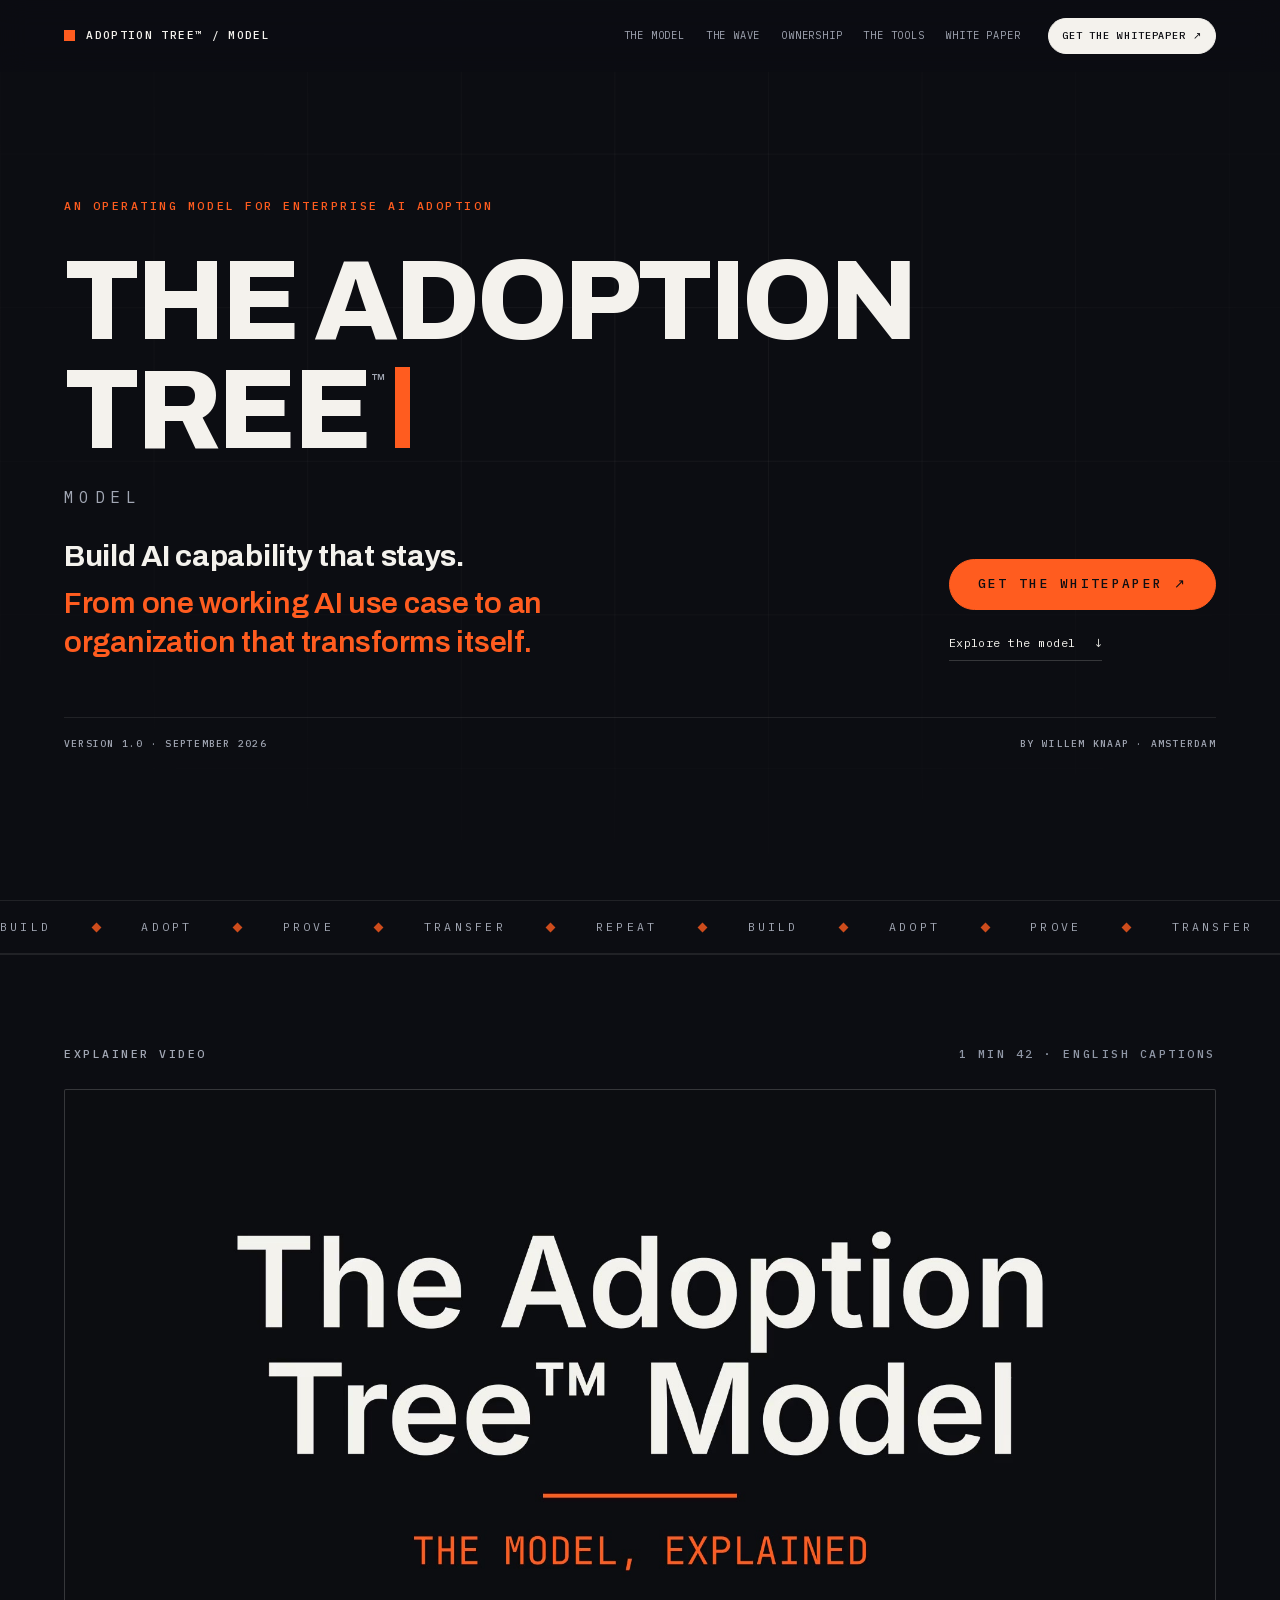
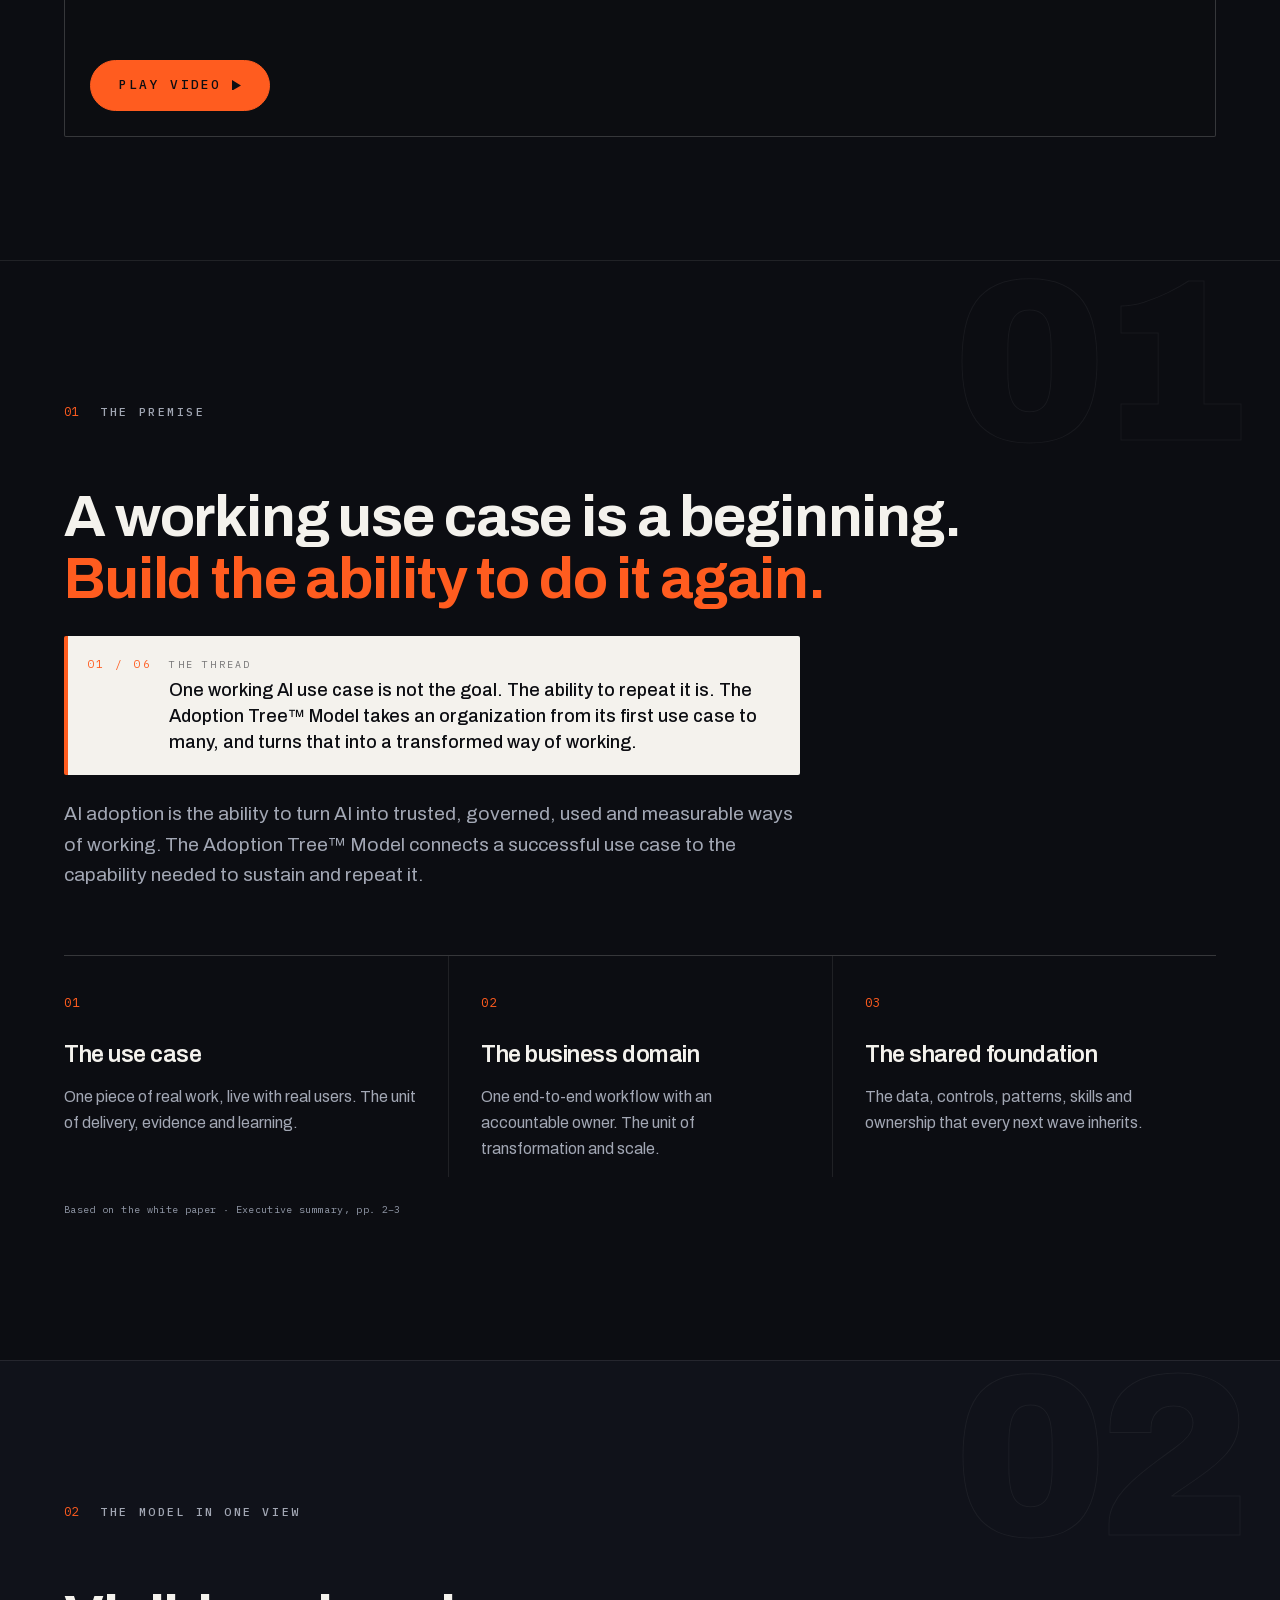
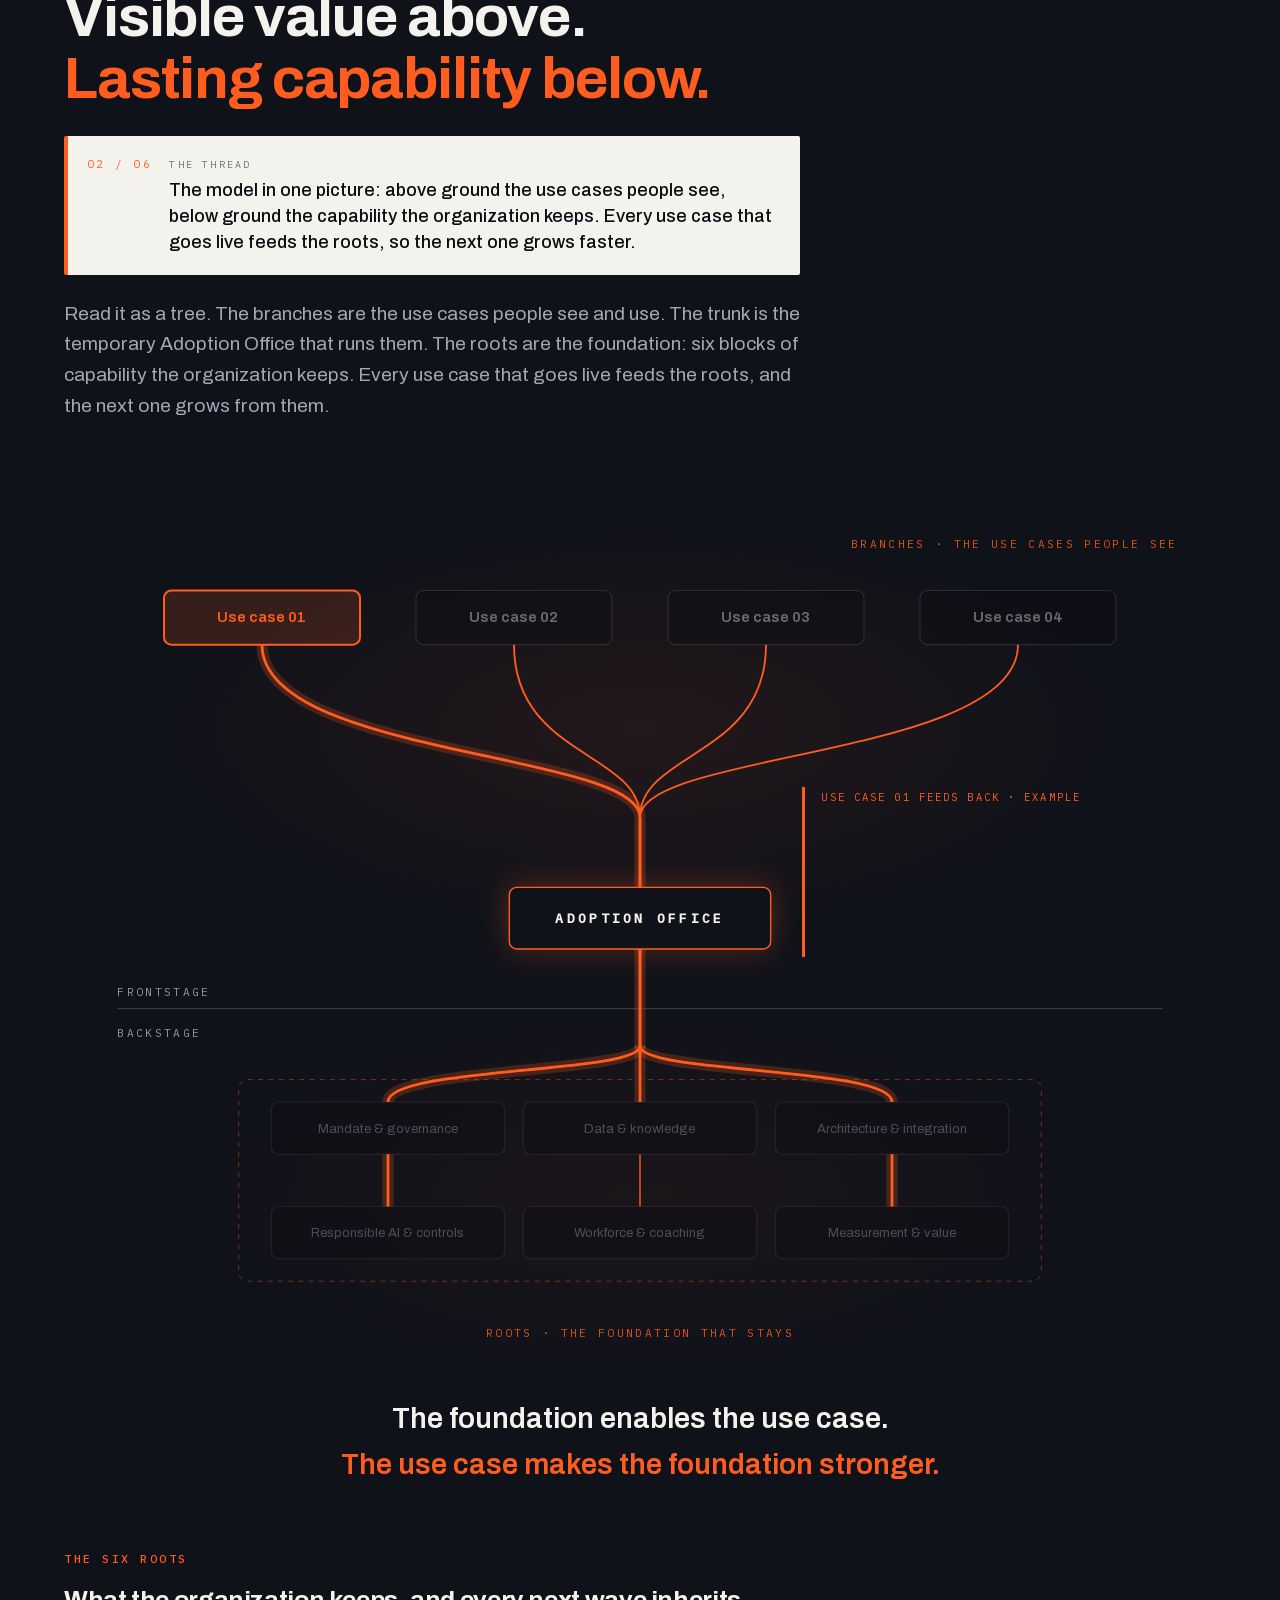
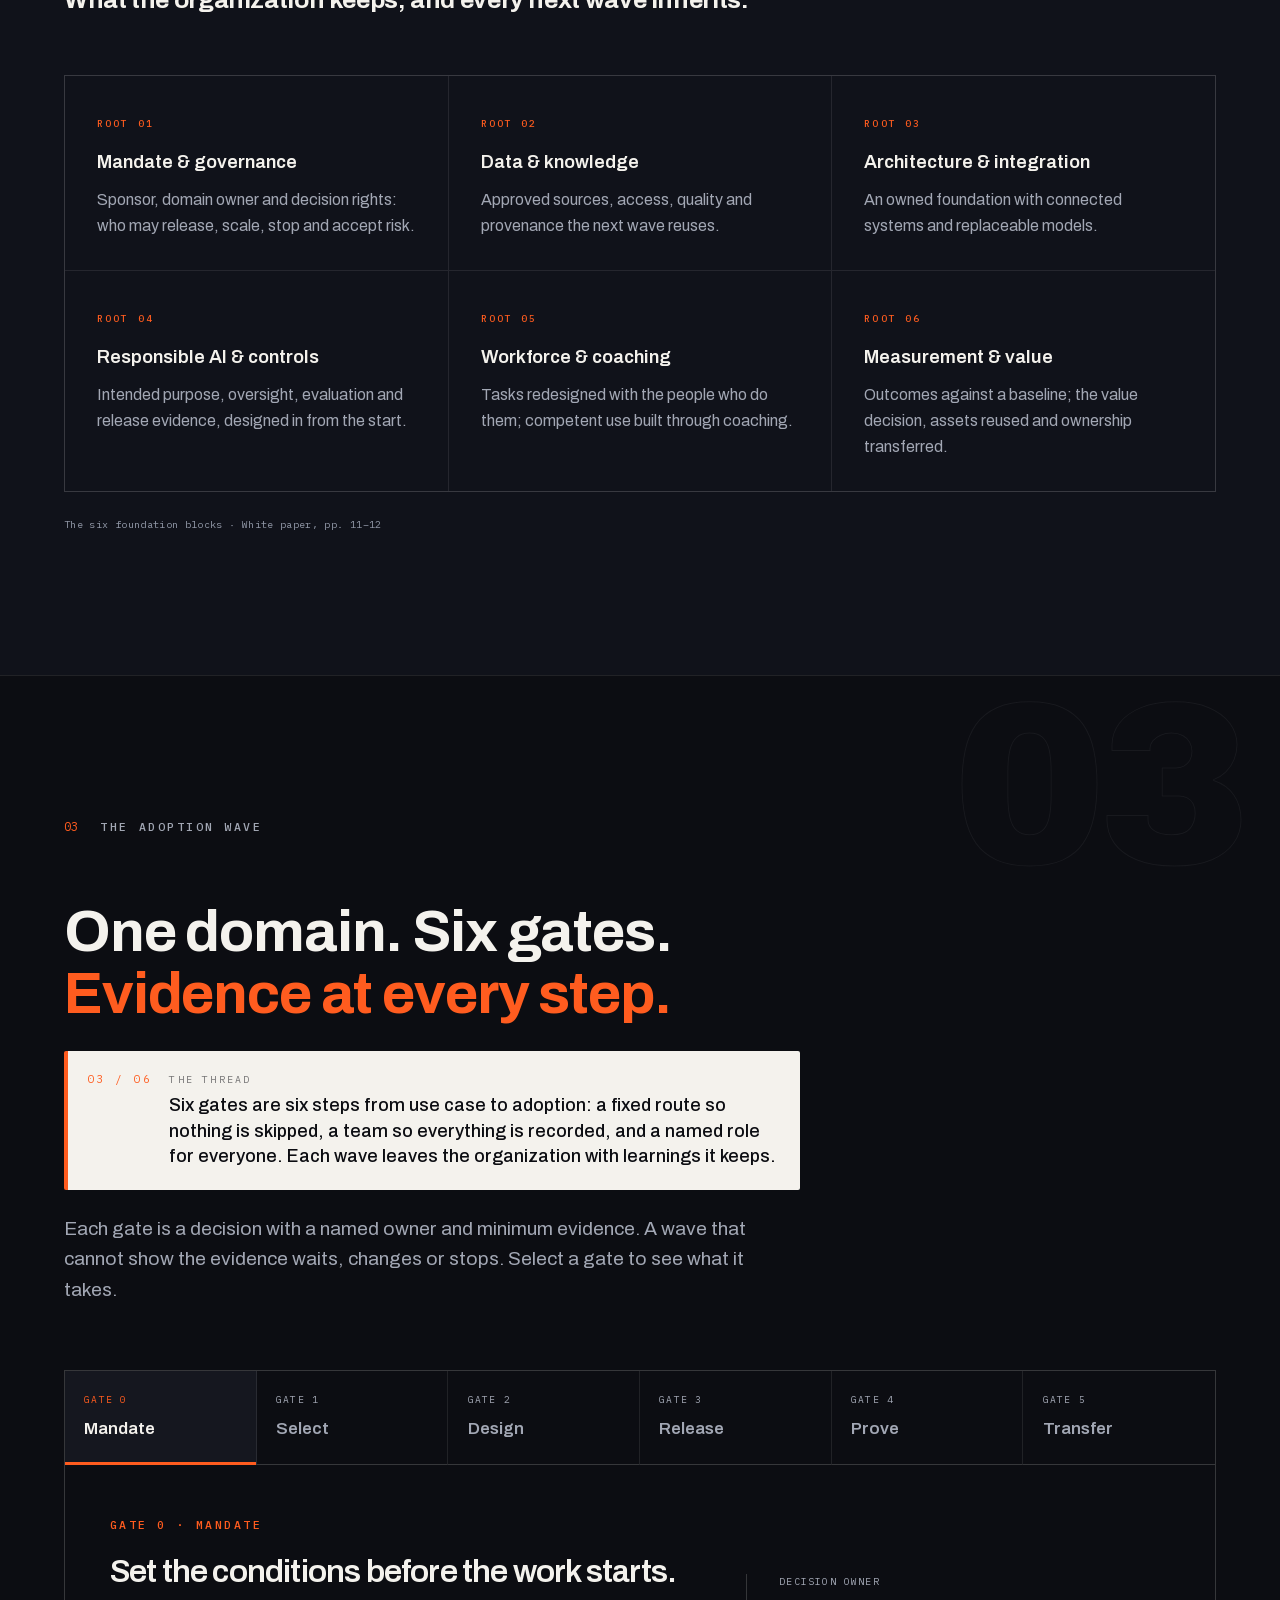
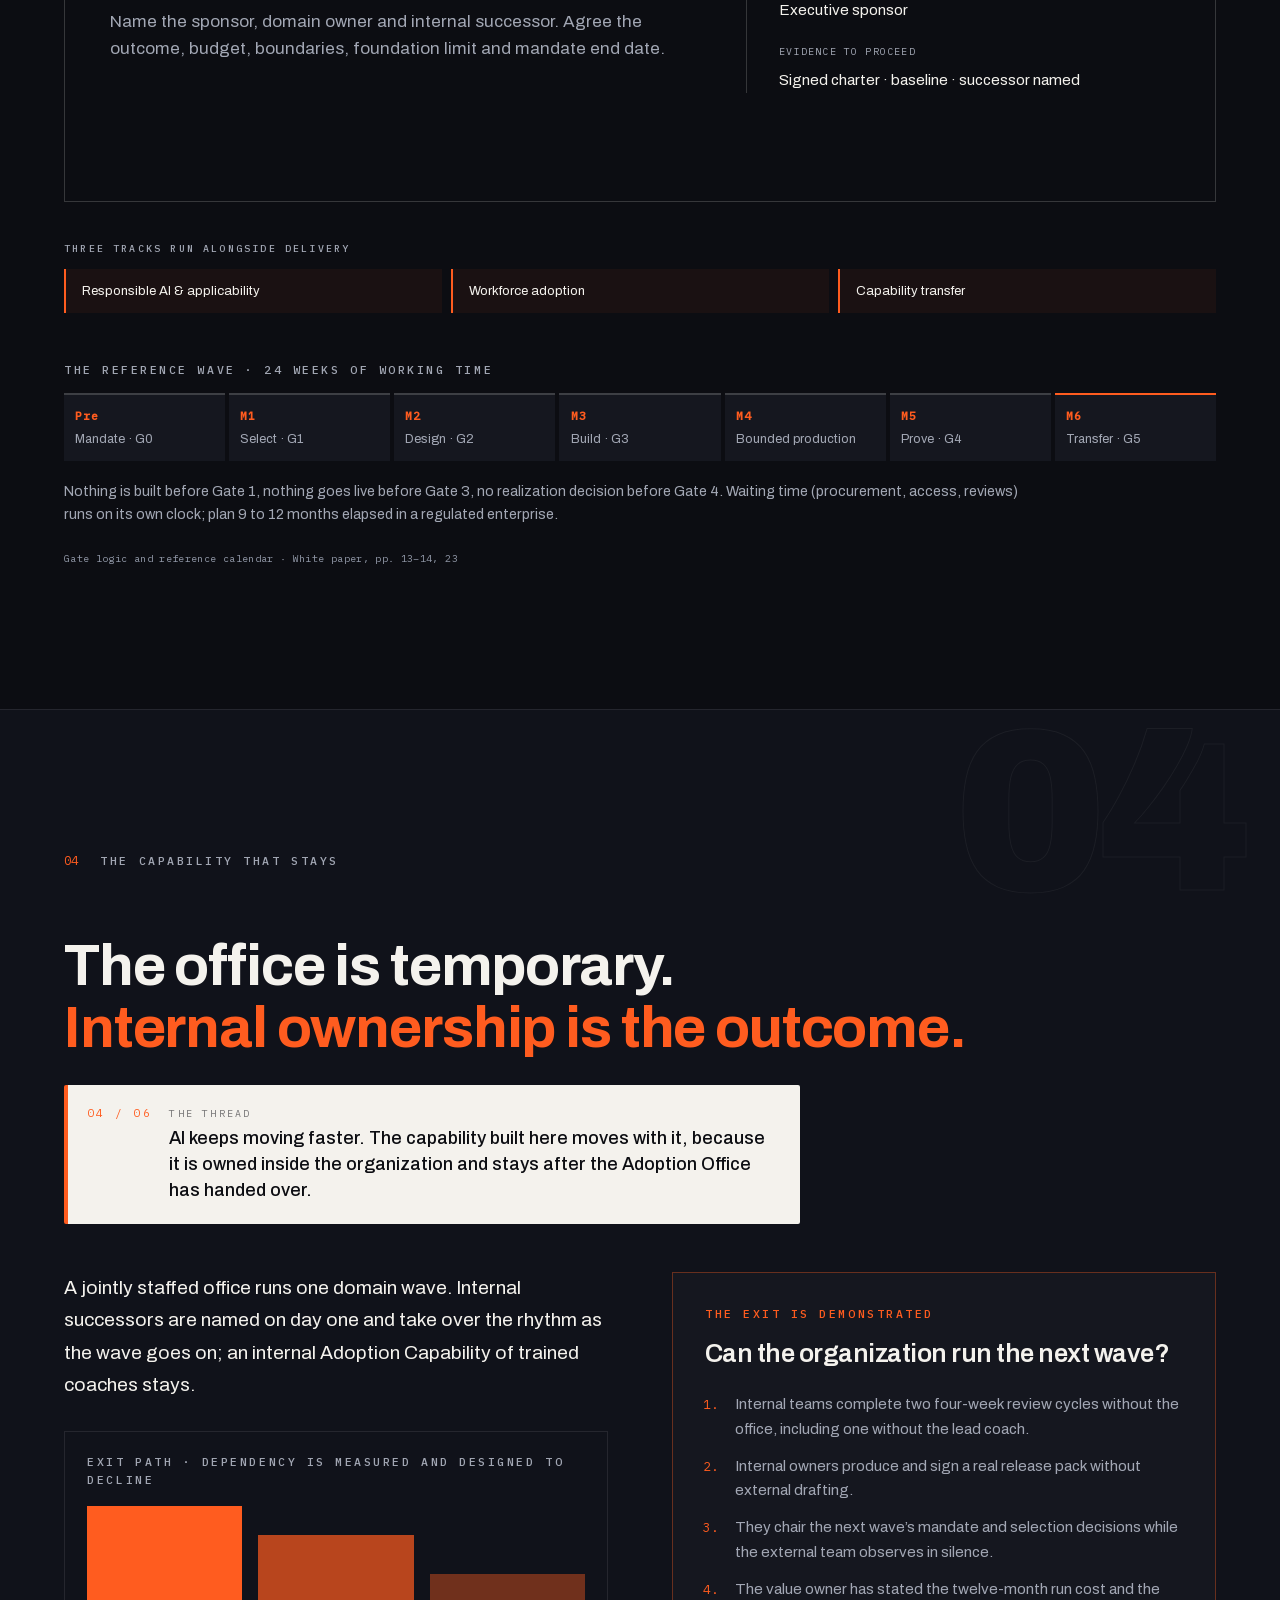
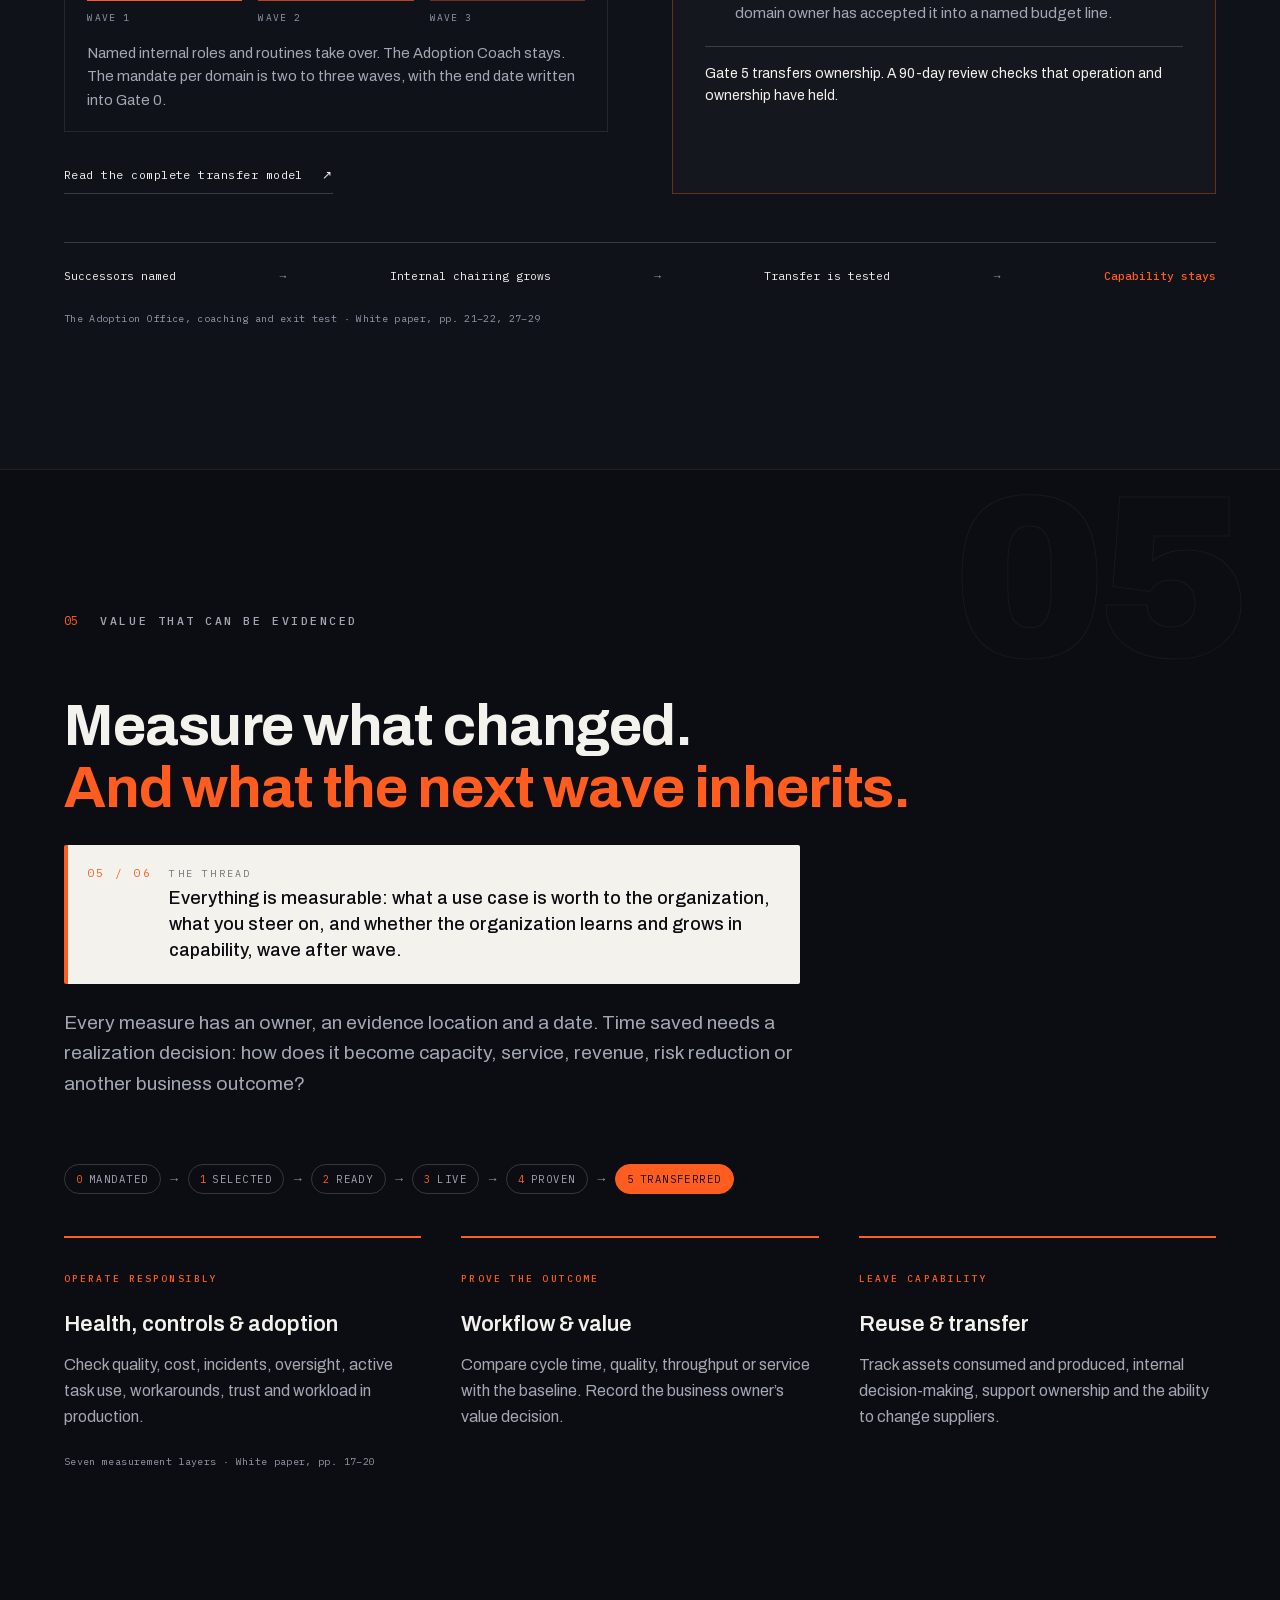
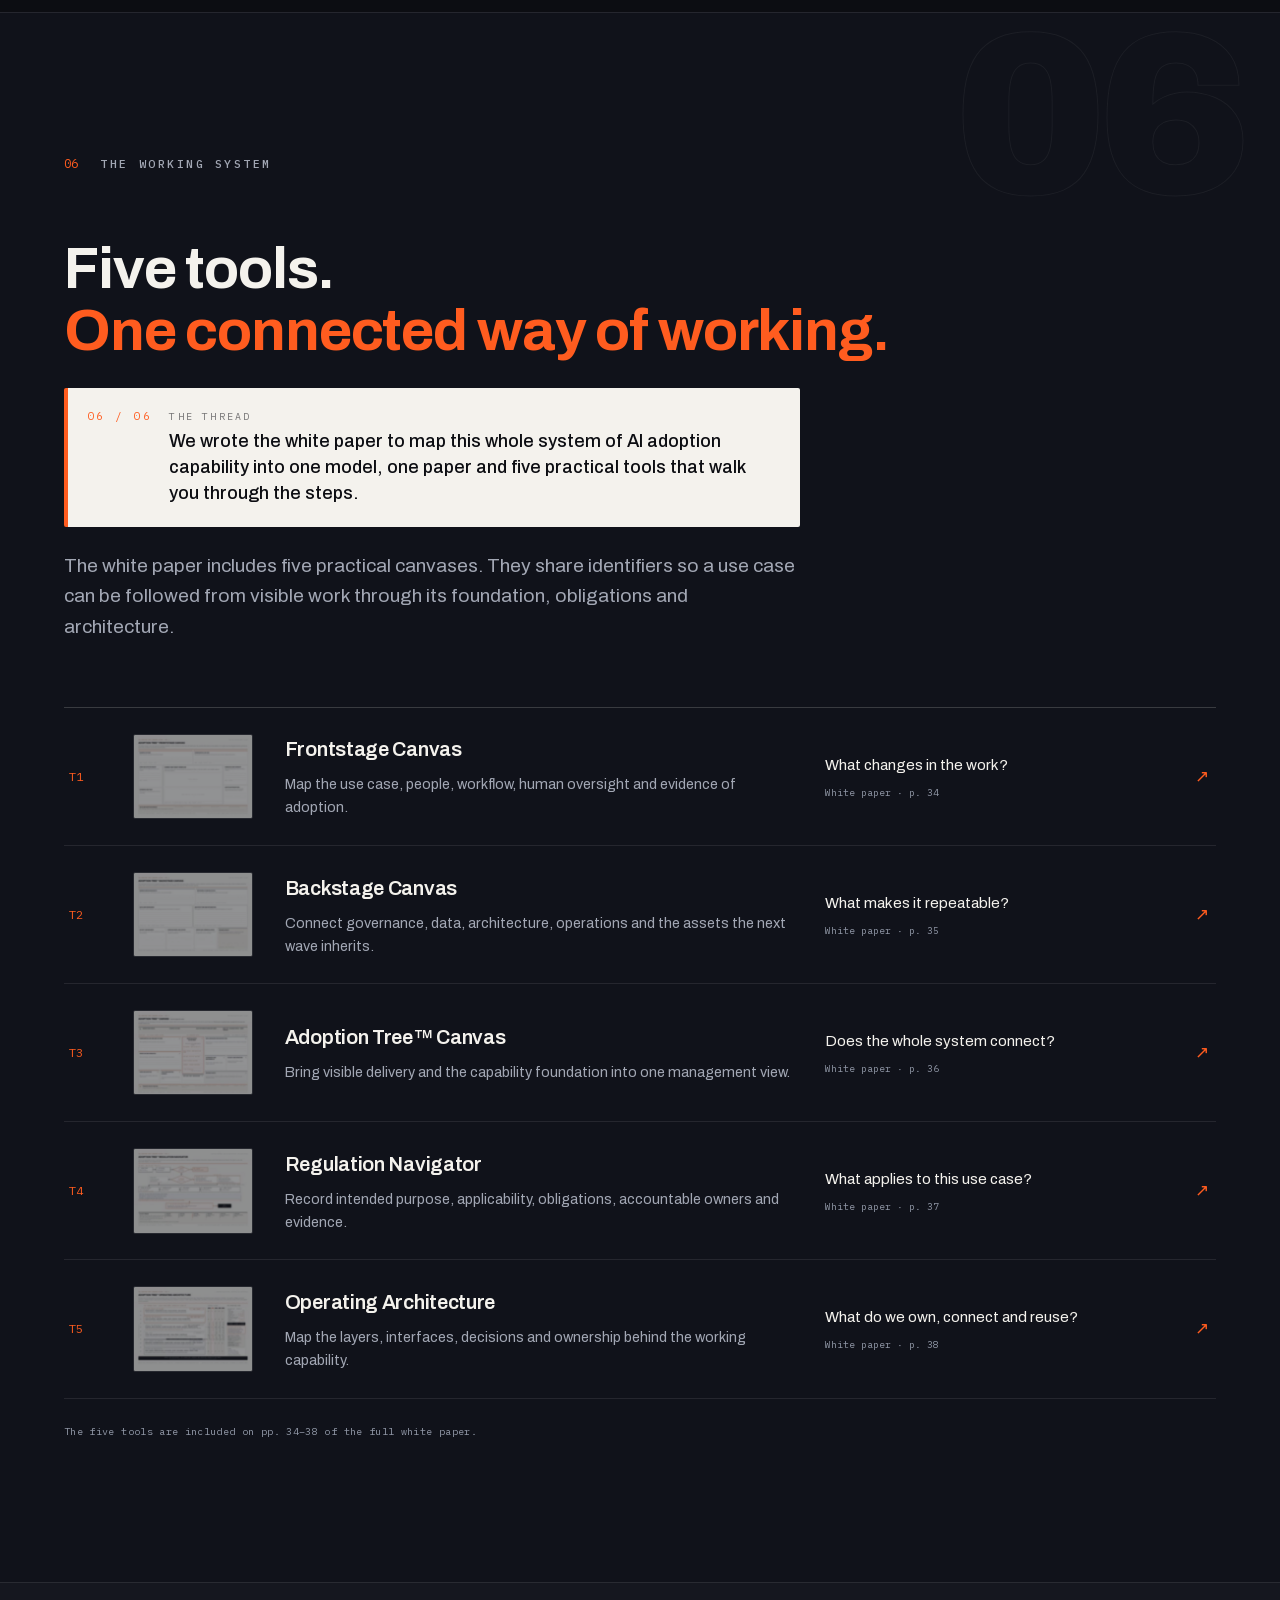
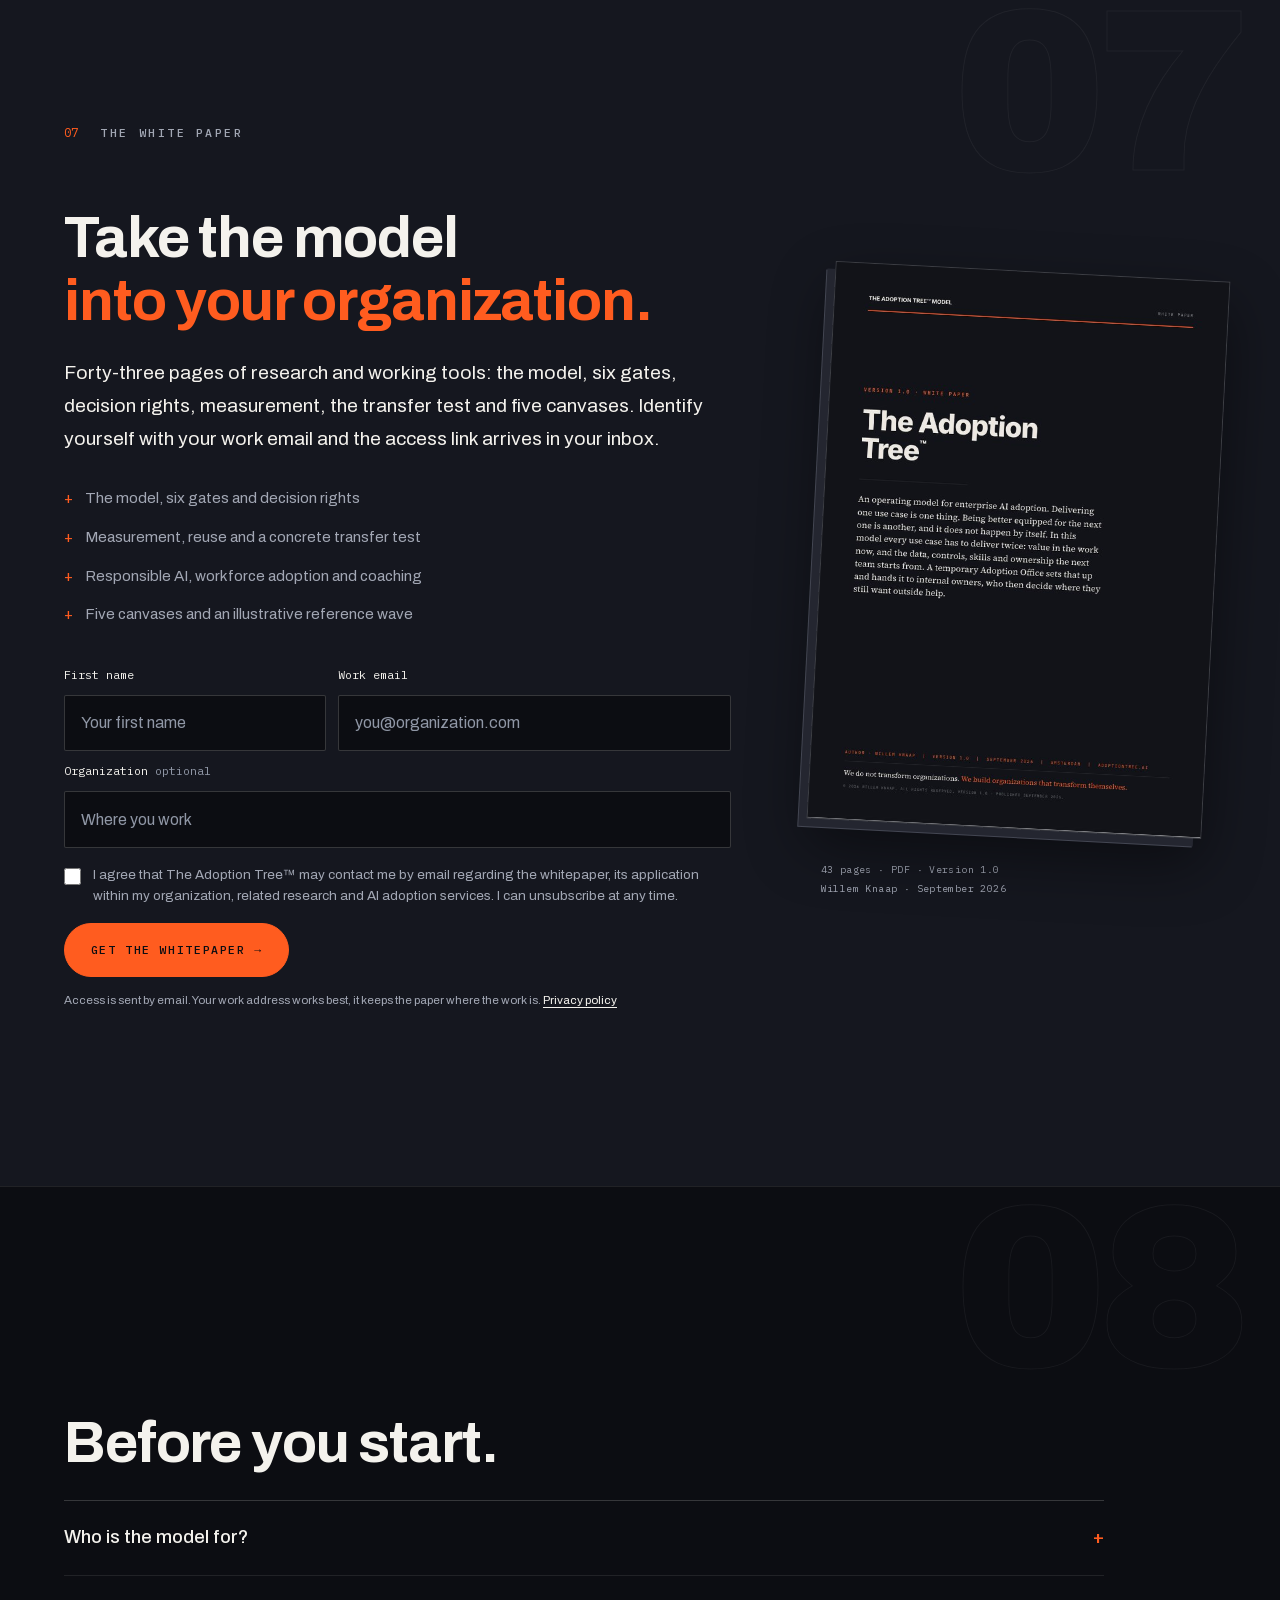
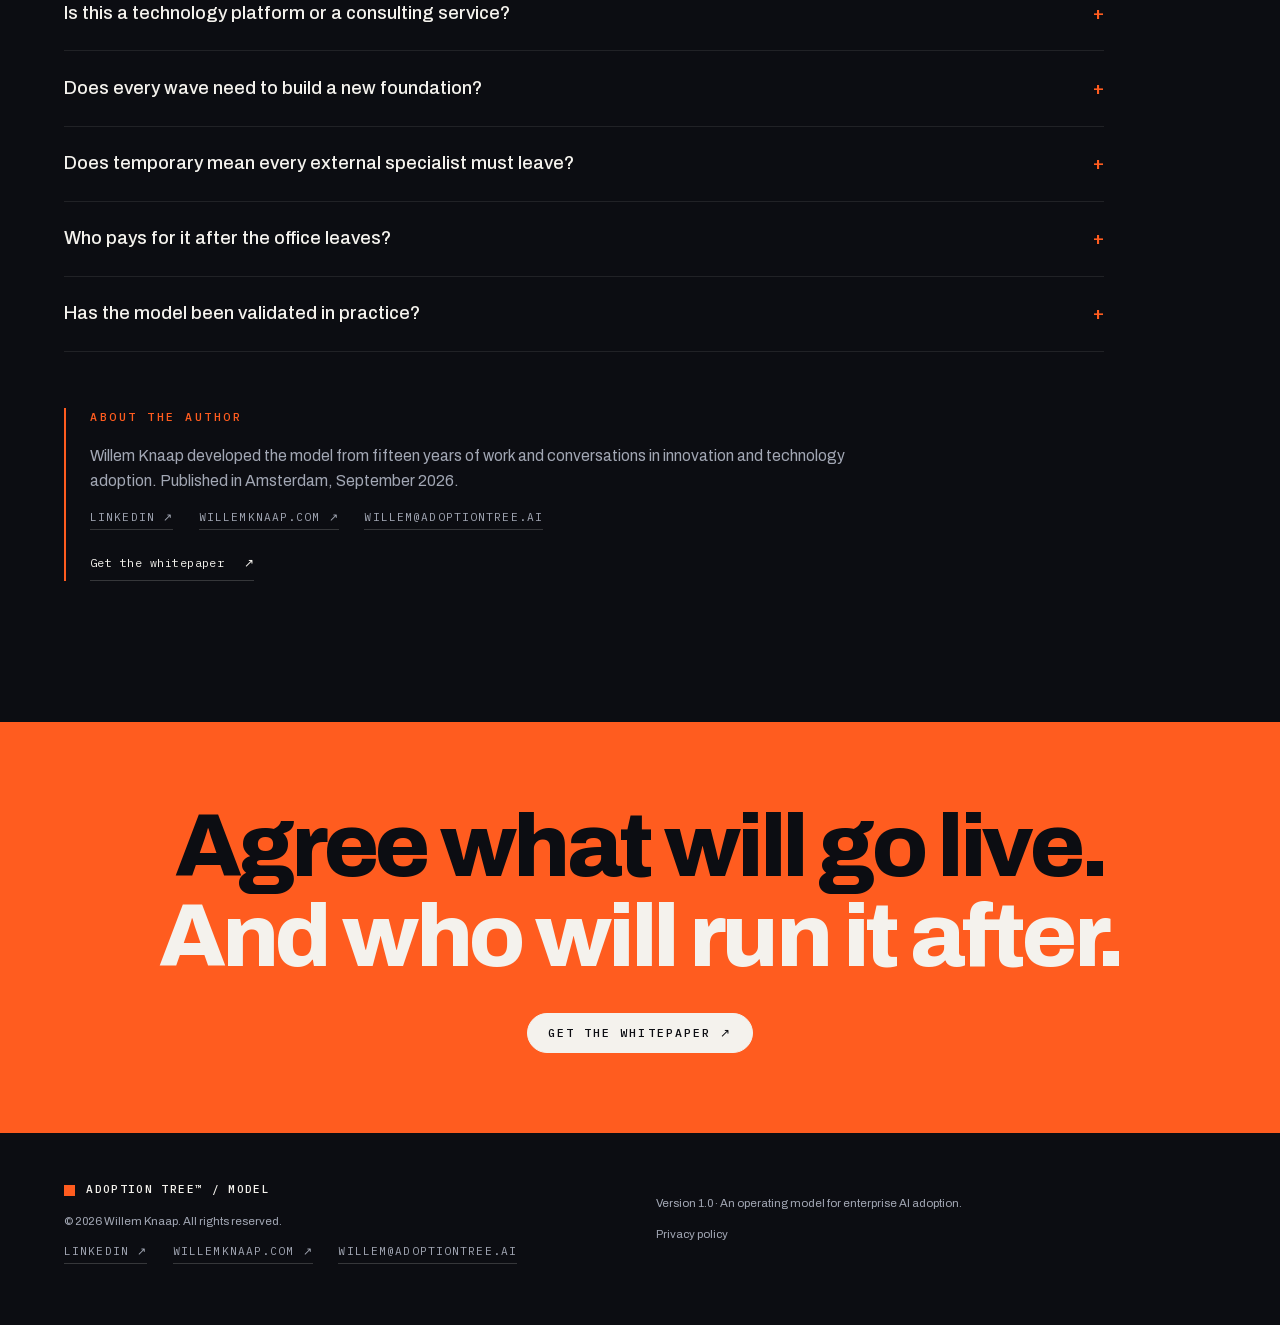
==== docs/index.html @ 70948a2e "Explainer: 2026 figures (McKinsey Aug 2026, BCG Sep 2026), linked sources under the video, 1 min 42" ====
<!DOCTYPE html>
<html lang="en" class="no-js">
<head>
<meta charset="UTF-8"><meta name="viewport" content="width=device-width, initial-scale=1">
<title>The Adoption Tree™ Model · Build AI capability that stays</title>
<meta name="description" content="Turn AI use cases into repeatable organizational capability. Explore the Adoption Tree™ Model, its six decision gates and five practical tools. Download the white paper.">
<meta name="theme-color" content="#0C0D12">
<meta property="og:title" content="The Adoption Tree™ Model">
<meta property="og:description" content="The foundation enables the use case. The use case makes the foundation stronger. Explore the model and get the white paper.">
<meta property="og:type" content="website">
<meta property="og:url" content="https://adoptiontree.ai/">
<link rel="canonical" href="https://adoptiontree.ai/">
<link rel="stylesheet" href="css/fonts.css">
<link rel="stylesheet" href="css/style.css?v=tree7"><link rel="icon" href="favicon.svg" type="image/svg+xml">
<script src="js/main.js?v=tree7" defer></script>
</head>
<body>
<a class="skip-link" href="#main">Skip to content</a>
<div class="progress" id="progressBar" aria-hidden="true"></div>
<header class="nav" id="nav">
<a class="nav__brand" href="#top" aria-label="Adoption Tree™ Model home"><span class="nav__mark"></span><span class="nav__name">Adoption Tree™<span class="nav__model"> / Model</span></span></a>
<nav class="nav__links" id="navLinks" aria-label="Main navigation"><a href="#tree">The model</a><a href="#wave">The wave</a><a href="#ownership">Ownership</a><a href="#tools">The tools</a><a href="#whitepaper">White paper</a></nav>
<a class="btn btn--solid nav__cta" href="#whitepaper">Get the whitepaper <span aria-hidden="true">↗</span></a>
<button class="nav__burger" id="burger" aria-label="Open menu" aria-controls="navLinks" aria-expanded="false"><span></span><span></span></button>
</header>
<main id="main">
<section class="hero" id="top">
<div class="hero__grid-lines" aria-hidden="true"></div>
<div class="hero__inner">
<p class="label label--orange reveal">An operating model for enterprise AI adoption</p>
<h1 class="hero__title"><span class="hero__line"><span>The Adoption</span></span><span class="hero__line"><span>Tree<sup class="hero__tm">™</sup><i class="hero__cursor" aria-hidden="true"></i></span></span><span class="hero__model reveal">Model</span></h1>
<div class="hero__foot">
<p class="hero__tag reveal"><strong>Build AI capability that stays.</strong><br><em>From one working AI use case to an organization that transforms itself.</em></p>
<div class="hero__actions reveal"><a class="btn btn--orange" href="#whitepaper">Get the whitepaper <span aria-hidden="true">↗</span></a><a class="text-link" href="#tree">Explore the model <span aria-hidden="true">↓</span></a></div>
</div>
<div class="hero__edition label reveal"><span>Version 1.0 · September 2026</span><span>By Willem Knaap · Amsterdam</span></div>
</div>
</section>
<div class="ticker" aria-hidden="true"><div class="ticker__track"><span>Build</span><i></i><span>Adopt</span><i></i><span>Prove</span><i></i><span>Transfer</span><i></i><span>Repeat</span><i></i><span>Build</span><i></i><span>Adopt</span><i></i><span>Prove</span><i></i><span>Transfer</span><i></i><span>Repeat</span><i></i><span>Build</span><i></i><span>Adopt</span><i></i><span>Prove</span><i></i><span>Transfer</span><i></i><span>Repeat</span><i></i><span>Build</span><i></i><span>Adopt</span><i></i><span>Prove</span><i></i><span>Transfer</span><i></i><span>Repeat</span><i></i><span>Build</span><i></i><span>Adopt</span><i></i><span>Prove</span><i></i><span>Transfer</span><i></i><span>Repeat</span><i></i><span>Build</span><i></i><span>Adopt</span><i></i><span>Prove</span><i></i><span>Transfer</span><i></i><span>Repeat</span><i></i></div></div>

<section class="section section--video" id="explainer" aria-labelledby="explainer-label">
<div class="section__head reveal"><h2 class="label" id="explainer-label">Explainer video</h2><span class="label label--dim video__meta">1 min 42 · English captions</span></div>
<div class="video reveal">
<video id="explainerVideo" controls playsinline preload="none" width="1920" height="1080" poster="assets/video/adoption-tree-model-explainer-poster.jpg" aria-labelledby="explainer-label">
<source src="assets/video/adoption-tree-model-explainer.mp4" type="video/mp4">
<track kind="captions" src="assets/video/adoption-tree-model-explainer-captions.vtt" srclang="en" label="English" default>
<p>Your browser cannot play this video. <a href="assets/video/adoption-tree-model-explainer.mp4">Download the explainer video</a>.</p>
</video>
<button class="video__play" id="explainerPlay" type="button" hidden><span class="btn btn--orange"><span class="video__play-text">Play video</span> <svg class="video__play-icon" aria-hidden="true" focusable="false" viewBox="0 0 10 12" width="10" height="12"><path d="M0 0l10 6-10 6z" fill="currentColor"/></svg></span></button>
</div>
<p class="video__sources reveal">Figures in the film: <a href="https://www.mckinsey.com/~/media/mckinsey/business%20functions/quantumblack/our%20insights/the%20state%20of%20ai/the-state-of-ai-in-2026-on-the-road-to-roi.pdf" target="_blank" rel="noopener">McKinsey, The state of AI in 2026: On the road to ROI (25 Aug 2026)</a> · <a href="https://www.bcg.com/publications/2026/the-formula-for-agentic-ai-value" target="_blank" rel="noopener">BCG, Applied AI Index 2026 (30 Sep 2026)</a>.</p>
</section>

<section class="section" id="premise" data-num="01">
<div class="section__head reveal"><span class="section__num">01</span><span class="label">The premise</span></div><h2 class="section__title reveal">A working use case is a beginning.<br><span class="accent">Build the ability to do it again.</span></h2><div class="thread reveal"><span class="thread__index">01 / 06</span><span class="thread__label">The thread</span><p>One working AI use case is not the goal. The ability to repeat it is. The Adoption Tree™ Model takes an organization from its first use case to many, and turns that into a transformed way of working.</p></div><p class="section__sub reveal">AI adoption is the ability to turn AI into trusted, governed, used and measurable ways of working. The Adoption Tree™ Model connects a successful use case to the capability needed to sustain and repeat it.</p>
<div class="unit-grid reveal">
<article><span class="unit__number">01</span><h3>The use case</h3><p>One piece of real work, live with real users. The unit of delivery, evidence and learning.</p></article>
<article><span class="unit__number">02</span><h3>The business domain</h3><p>One end-to-end workflow with an accountable owner. The unit of transformation and scale.</p></article>
<article><span class="unit__number">03</span><h3>The shared foundation</h3><p>The data, controls, patterns, skills and ownership that every next wave inherits.</p></article>
</div>
<p class="source-note">Based on the white paper · Executive summary, pp. 2–3</p>
</section>

<section class="section section--tinted section--tree" id="tree" data-num="02">
<div class="section__head reveal"><span class="section__num">02</span><span class="label">The model in one view</span></div><h2 class="section__title reveal">Visible value above.<br><span class="accent">Lasting capability below.</span></h2><div class="thread reveal"><span class="thread__index">02 / 06</span><span class="thread__label">The thread</span><p>The model in one picture: above ground the use cases people see, below ground the capability the organization keeps. Every use case that goes live feeds the roots, so the next one grows faster.</p></div><p class="section__sub reveal">Read it as a tree. The branches are the use cases people see and use. The trunk is the temporary Adoption Office that runs them. The roots are the foundation: six blocks of capability the organization keeps. Every use case that goes live feeds the roots, and the next one grows from them.</p>
  <div class="tree__stage" id="treeStage">
    <svg class="tree__svg tree__svg--desktop" viewBox="0 0 1200 950" fill="none" xmlns="http://www.w3.org/2000/svg" aria-labelledby="treeTitleD" role="img">
<title id="treeTitleD">The Adoption Tree™: use cases branch above ground from the Adoption Office trunk; below ground, roots feed the foundation the next wave inherits</title>
<defs><radialGradient id="tCanopyD"><stop offset="0%" stop-color="#FF5C1F" stop-opacity="0.08"/><stop offset="100%" stop-color="#FF5C1F" stop-opacity="0"/></radialGradient><radialGradient id="tRootsD"><stop offset="0%" stop-color="#FF5C1F" stop-opacity="0.05"/><stop offset="100%" stop-color="#FF5C1F" stop-opacity="0"/></radialGradient></defs>
<ellipse cx="600" cy="260" rx="520" ry="220" fill="url(#tCanopyD)"/>
<ellipse cx="600" cy="760" rx="480" ry="200" fill="url(#tRootsD)"/>
<text x="1176" y="66" text-anchor="end" class="tz tz--orange t-zone">Branches · the use cases people see</text>
<text x="600" y="912" text-anchor="middle" class="tz tz--orange t-zone t-zone--roots">Roots · the foundation that stays</text>
<line x1="40" y1="560" x2="1160" y2="560" stroke="rgba(244,242,237,0.22)" stroke-width="1" class="t-ground"/>
<text x="40" y="546" class="tz t-zone">Frontstage</text>
<text x="40" y="590" class="tz t-zone">Backstage</text>
<path class="t-line t-trunk-up draw" d="M600,430 L600,355" stroke-width="3"/>
<path class="t-line t-branch draw" style="--i:0" d="M600,355 C600,285 195,290 195,170" stroke-width="2"/>
<path class="t-line t-branch draw" style="--i:1" d="M600,355 C600,285 465,290 465,170" stroke-width="2"/>
<path class="t-line t-branch draw" style="--i:2" d="M600,355 C600,285 735,290 735,170" stroke-width="2"/>
<path class="t-line t-branch draw" style="--i:3" d="M600,355 C600,285 1005,290 1005,170" stroke-width="2"/>
<path class="t-line t-trunk-down draw" d="M600,496 L600,600" stroke-width="3"/>
<path class="t-spine" d="M600,355 L600,600" stroke="none"/>
<path class="t-line t-root draw" style="--i:0" data-col="0" d="M600,600 C600,630 330,622 330,660" stroke-width="2"/>
<path class="t-line t-root draw" style="--i:1" data-col="1" d="M600,600 L600,660" stroke-width="2"/>
<path class="t-line t-root draw" style="--i:2" data-col="2" d="M600,600 C600,630 870,622 870,660" stroke-width="2"/>
<path class="t-line t-conn draw" style="--i:0" data-col="0" data-level="1" d="M330,716 L330,772" stroke-width="1.5"/>
<path class="t-line t-conn draw" style="--i:1" data-col="1" data-level="1" d="M600,716 L600,772" stroke-width="1.5"/>
<path class="t-line t-conn draw" style="--i:2" data-col="2" data-level="1" d="M870,716 L870,772" stroke-width="1.5"/>
<circle class="t-sap" r="4.5" fill="#FF5C1F" opacity="0"/>
<rect x="170" y="636" width="860" height="216" rx="10" stroke="rgba(255,92,31,0.45)" stroke-width="1" stroke-dasharray="5 6" class="t-dash"/>
<g class="t-ucbox pop t-ucbox--live" style="--i:0" data-branch="0" role="button" tabindex="0" aria-label="Animate learning from use case 1">
<rect x="90" y="112" width="210" height="58" rx="8"/>
<text x="195" y="146" text-anchor="middle" class="t-uclabel">Use case 01</text>
</g>
<g class="t-ucbox pop" style="--i:1" data-branch="1" role="button" tabindex="0" aria-label="Animate learning from use case 2">
<rect x="360" y="112" width="210" height="58" rx="8"/>
<text x="465" y="146" text-anchor="middle" class="t-uclabel">Use case 02</text>
</g>
<g class="t-ucbox pop" style="--i:2" data-branch="2" role="button" tabindex="0" aria-label="Animate learning from use case 3">
<rect x="630" y="112" width="210" height="58" rx="8"/>
<text x="735" y="146" text-anchor="middle" class="t-uclabel">Use case 03</text>
</g>
<g class="t-ucbox pop" style="--i:3" data-branch="3" role="button" tabindex="0" aria-label="Animate learning from use case 4">
<rect x="900" y="112" width="210" height="58" rx="8"/>
<text x="1005" y="146" text-anchor="middle" class="t-uclabel">Use case 04</text>
</g>
<g class="t-office pop">
<rect x="460" y="430" width="280" height="66" rx="8" fill="#10121A" stroke="#FF5C1F" stroke-width="1.5"/>
<text x="600" y="468" text-anchor="middle" class="t-oflabel">Adoption Office</text>
</g>
<g class="t-fbox t-fbox1 pop" style="--i:0"><rect x="205" y="660" width="250" height="56" rx="8"/><text x="330" y="693" text-anchor="middle" class="t-flabel">Mandate &amp; governance</text></g>
<g class="t-fbox t-fbox1 pop" style="--i:1"><rect x="475" y="660" width="250" height="56" rx="8"/><text x="600" y="693" text-anchor="middle" class="t-flabel">Data &amp; knowledge</text></g>
<g class="t-fbox t-fbox1 pop" style="--i:2"><rect x="745" y="660" width="250" height="56" rx="8"/><text x="870" y="693" text-anchor="middle" class="t-flabel">Architecture &amp; integration</text></g>
<g class="t-fbox t-fbox2 pop" style="--i:0"><rect x="205" y="772" width="250" height="56" rx="8"/><text x="330" y="805" text-anchor="middle" class="t-flabel">Responsible AI &amp; controls</text></g>
<g class="t-fbox t-fbox2 pop" style="--i:1"><rect x="475" y="772" width="250" height="56" rx="8"/><text x="600" y="805" text-anchor="middle" class="t-flabel">Workforce &amp; coaching</text></g>
<g class="t-fbox t-fbox2 pop" style="--i:2"><rect x="745" y="772" width="250" height="56" rx="8"/><text x="870" y="805" text-anchor="middle" class="t-flabel">Measurement &amp; value</text></g>
</svg>

    <svg class="tree__svg tree__svg--mobile" viewBox="0 0 440 924" fill="none" xmlns="http://www.w3.org/2000/svg" aria-labelledby="treeTitleM" role="img">
<title id="treeTitleM">The Adoption Tree™, compact: use cases feed the Adoption Office; its roots feed the foundation the next wave inherits</title>
<defs><radialGradient id="tCanopyM"><stop offset="0%" stop-color="#FF5C1F" stop-opacity="0.09"/><stop offset="100%" stop-color="#FF5C1F" stop-opacity="0"/></radialGradient><radialGradient id="tRootsM"><stop offset="0%" stop-color="#FF5C1F" stop-opacity="0.06"/><stop offset="100%" stop-color="#FF5C1F" stop-opacity="0"/></radialGradient></defs>
<ellipse cx="220" cy="200" rx="240" ry="190" fill="url(#tCanopyM)"/>
<ellipse cx="220" cy="720" rx="230" ry="220" fill="url(#tRootsM)"/>
<text x="220" y="26" text-anchor="middle" class="tz tz--orange t-zone">Branches · the use cases people see</text>
<text x="220" y="900" text-anchor="middle" class="tz tz--orange t-zone t-zone--roots">Roots · the foundation that stays</text>
<line x1="10" y1="470" x2="430" y2="470" stroke="rgba(244,242,237,0.22)" stroke-width="1" class="t-ground"/>
<text x="10" y="458" class="tz t-zone">Frontstage</text>
<text x="10" y="496" class="tz t-zone">Backstage</text>
<path class="t-line t-trunk-up draw" d="M220,356 L220,302" stroke-width="2.5"/>
<path class="t-line t-branch draw" style="--i:0" d="M220,302 C220,262 113,160 113,108" stroke-width="1.8"/>
<path class="t-line t-branch draw" style="--i:1" d="M220,302 C220,262 327,160 327,108" stroke-width="1.8"/>
<path class="t-line t-branch draw" style="--i:2" d="M220,302 C220,262 113,222 113,170" stroke-width="1.8"/>
<path class="t-line t-branch draw" style="--i:3" d="M220,302 C220,262 327,222 327,170" stroke-width="1.8"/>
<path class="t-line t-trunk-down draw" d="M220,412 L220,508" stroke-width="2.5"/>
<path class="t-spine" d="M220,302 L220,508" stroke="none"/>
<path class="t-line t-root draw" style="--i:0" data-col="0" d="M220,508 C220,534 113,528 113,556" stroke-width="1.8"/>
<path class="t-line t-root draw" style="--i:1" data-col="1" d="M220,508 C220,534 327,528 327,556" stroke-width="1.8"/>
<path class="t-line t-conn draw" style="--i:0" data-col="0" data-level="1" d="M113,606 L113,664" stroke-width="1.4"/>
<path class="t-line t-conn draw" style="--i:1" data-col="1" data-level="1" d="M327,606 L327,664" stroke-width="1.4"/>
<path class="t-line t-conn draw" style="--i:2" data-col="0" data-level="2" d="M113,714 L113,772" stroke-width="1.4"/>
<path class="t-line t-conn draw" style="--i:3" data-col="1" data-level="2" d="M327,714 L327,772" stroke-width="1.4"/>
<circle class="t-sap" r="4" fill="#FF5C1F" opacity="0"/>
<rect x="8" y="532" width="424" height="314" rx="10" stroke="rgba(255,92,31,0.45)" stroke-width="1" stroke-dasharray="5 6" class="t-dash"/>
<g class="t-ucbox pop t-ucbox--live" style="--i:0" data-branch="0" role="button" tabindex="0" aria-label="Animate learning from use case 1">
<rect x="15" y="58" width="196" height="50" rx="8"/>
<text x="113" y="88" text-anchor="middle" class="t-uclabel">Use case 01</text>
</g>
<g class="t-ucbox pop" style="--i:1" data-branch="1" role="button" tabindex="0" aria-label="Animate learning from use case 2">
<rect x="229" y="58" width="196" height="50" rx="8"/>
<text x="327" y="88" text-anchor="middle" class="t-uclabel">Use case 02</text>
</g>
<g class="t-ucbox pop" style="--i:2" data-branch="2" role="button" tabindex="0" aria-label="Animate learning from use case 3">
<rect x="15" y="120" width="196" height="50" rx="8"/>
<text x="113" y="150" text-anchor="middle" class="t-uclabel">Use case 03</text>
</g>
<g class="t-ucbox pop" style="--i:3" data-branch="3" role="button" tabindex="0" aria-label="Animate learning from use case 4">
<rect x="229" y="120" width="196" height="50" rx="8"/>
<text x="327" y="150" text-anchor="middle" class="t-uclabel">Use case 04</text>
</g>
<g class="t-office pop">
<rect x="104" y="356" width="232" height="56" rx="8" fill="#10121A" stroke="#FF5C1F" stroke-width="1.5"/>
<text x="220" y="389" text-anchor="middle" class="t-oflabel">Adoption Office</text>
</g>
<g class="t-fbox t-fbox1 pop" style="--i:0"><rect x="15" y="556" width="196" height="50" rx="8"/><text x="113" y="586" text-anchor="middle" class="t-flabel">Mandate &amp; governance</text></g>
<g class="t-fbox t-fbox1 pop" style="--i:1"><rect x="229" y="556" width="196" height="50" rx="8"/><text x="327" y="586" text-anchor="middle" class="t-flabel">Data &amp; knowledge</text></g>
<g class="t-fbox t-fbox2 pop" style="--i:2"><rect x="15" y="664" width="196" height="50" rx="8"/><text x="113" y="694" text-anchor="middle" class="t-flabel">Architecture &amp; integration</text></g>
<g class="t-fbox t-fbox2 pop" style="--i:3"><rect x="229" y="664" width="196" height="50" rx="8"/><text x="327" y="694" text-anchor="middle" class="t-flabel">Responsible AI &amp; controls</text></g>
<g class="t-fbox t-fbox2 pop" style="--i:4"><rect x="15" y="772" width="196" height="50" rx="8"/><text x="113" y="802" text-anchor="middle" class="t-flabel">Workforce &amp; coaching</text></g>
<g class="t-fbox t-fbox2 pop" style="--i:5"><rect x="229" y="772" width="196" height="50" rx="8"/><text x="327" y="802" text-anchor="middle" class="t-flabel">Measurement &amp; value</text></g>
</svg>
<div class="tree__readout" id="treeReadout" aria-live="polite">
<p class="tree__readout-hint">Hover or tap a use case to see what it feeds back into the roots.</p>
<div class="tree__readout-body" hidden><span class="tree__readout-label"></span><ul class="tree__readout-list"></ul></div>
</div>
  </div>


<p class="tree__caption reveal">The foundation enables the use case.<br><span class="accent">The use case makes the foundation stronger.</span></p>
<div class="roots-head reveal"><span class="label label--orange">The six roots</span><h3>What the organization keeps, and every next wave inherits.</h3></div>
<div class="foundation-grid reveal"><article><span class="label label--orange">Root 01</span><h3>Mandate & governance</h3><p>Sponsor, domain owner and decision rights: who may release, scale, stop and accept risk.</p></article><article><span class="label label--orange">Root 02</span><h3>Data & knowledge</h3><p>Approved sources, access, quality and provenance the next wave reuses.</p></article><article><span class="label label--orange">Root 03</span><h3>Architecture & integration</h3><p>An owned foundation with connected systems and replaceable models.</p></article><article><span class="label label--orange">Root 04</span><h3>Responsible AI & controls</h3><p>Intended purpose, oversight, evaluation and release evidence, designed in from the start.</p></article><article><span class="label label--orange">Root 05</span><h3>Workforce & coaching</h3><p>Tasks redesigned with the people who do them; competent use built through coaching.</p></article><article><span class="label label--orange">Root 06</span><h3>Measurement & value</h3><p>Outcomes against a baseline; the value decision, assets reused and ownership transferred.</p></article></div>
<p class="source-note">The six foundation blocks · White paper, pp. 11–12</p>
</section>

<section class="section" id="wave" data-num="03">
<div class="section__head reveal"><span class="section__num">03</span><span class="label">The adoption wave</span></div><h2 class="section__title reveal">One domain. Six gates.<br><span class="accent">Evidence at every step.</span></h2><div class="thread reveal"><span class="thread__index">03 / 06</span><span class="thread__label">The thread</span><p>Six gates are six steps from use case to adoption: a fixed route so nothing is skipped, a team so everything is recorded, and a named role for everyone. Each wave leaves the organization with learnings it keeps.</p></div><p class="section__sub reveal">Each gate is a decision with a named owner and minimum evidence. A wave that cannot show the evidence waits, changes or stops. Select a gate to see what it takes.</p>
<div class="gate-explorer reveal">
<div class="gate-tabs" role="tablist" aria-label="Explore the six adoption gates"><button id="gate-tab-0" role="tab" aria-controls="gate-panel-0" aria-selected="true" tabindex="0" class="gate-tab is-selected"><span>Gate 0</span>Mandate<i aria-hidden="true"></i></button><button id="gate-tab-1" role="tab" aria-controls="gate-panel-1" aria-selected="false" tabindex="-1" class="gate-tab"><span>Gate 1</span>Select<i aria-hidden="true"></i></button><button id="gate-tab-2" role="tab" aria-controls="gate-panel-2" aria-selected="false" tabindex="-1" class="gate-tab"><span>Gate 2</span>Design<i aria-hidden="true"></i></button><button id="gate-tab-3" role="tab" aria-controls="gate-panel-3" aria-selected="false" tabindex="-1" class="gate-tab"><span>Gate 3</span>Release<i aria-hidden="true"></i></button><button id="gate-tab-4" role="tab" aria-controls="gate-panel-4" aria-selected="false" tabindex="-1" class="gate-tab"><span>Gate 4</span>Prove<i aria-hidden="true"></i></button><button id="gate-tab-5" role="tab" aria-controls="gate-panel-5" aria-selected="false" tabindex="-1" class="gate-tab"><span>Gate 5</span>Transfer<i aria-hidden="true"></i></button></div>
<section id="gate-panel-0" class="gate-panel" role="tabpanel" aria-labelledby="gate-tab-0" tabindex="0"><div><span class="label label--orange">Gate 0 · Mandate</span><h3>Set the conditions before the work starts.</h3><p>Name the sponsor, domain owner and internal successor. Agree the outcome, budget, boundaries, foundation limit and mandate end date.</p></div><dl><div><dt>Decision owner</dt><dd>Executive sponsor</dd></div><div><dt>Evidence to proceed</dt><dd>Signed charter · baseline · successor named</dd></div></dl></section><section id="gate-panel-1" class="gate-panel" role="tabpanel" aria-labelledby="gate-tab-1" tabindex="0" hidden><div><span class="label label--orange">Gate 1 · Select</span><h3>Choose one consequential use case.</h3><p>Select a bounded piece of work within the domain, with real users and a measurable outcome. Establish its intended purpose and complete the applicability screen.</p></div><dl><div><dt>Decision owner</dt><dd>Domain owner & product owner</dd></div><div><dt>Evidence to proceed</dt><dd>Use-case dossier · applicability screen</dd></div></dl></section><section id="gate-panel-2" class="gate-panel" role="tabpanel" aria-labelledby="gate-tab-2" tabindex="0" hidden><div><span class="label label--orange">Gate 2 · Design</span><h3>Design the work and the controls together.</h3><p>Define the target workflow, human oversight, architecture, evaluation thresholds, coaching and support. Each control has an accountable owner.</p></div><dl><div><dt>Decision owner</dt><dd>Product owner & control owners</dd></div><div><dt>Evidence to proceed</dt><dd>Target workflow · controls · evaluation & learning plan</dd></div></dl></section><section id="gate-panel-3" class="gate-panel" role="tabpanel" aria-labelledby="gate-tab-3" tabindex="0" hidden><div><span class="label label--orange">Gate 3 · Release</span><h3>Is it feasible? Release to bounded production.</h3><p>The use case works as built and runs under its required controls, so it is released to a defined workflow and user group. Monitoring, support, human oversight and rollback are ready.</p></div><dl><div><dt>Decision owner</dt><dd>Domain owner & residual-risk owner</dd></div><div><dt>Evidence to proceed</dt><dd>Signed release pack · live dashboard · support</dd></div></dl></section><section id="gate-panel-4" class="gate-panel" role="tabpanel" aria-labelledby="gate-tab-4" tabindex="0" hidden><div><span class="label label--orange">Gate 4 · Prove</span><h3>Is it viable? Decide on measured evidence.</h3><p>Compare outcomes with the baseline and check the business case against what production produced. Decide whether to scale, change or stop, and which reusable assets become maintained defaults.</p></div><dl><div><dt>Decision owner</dt><dd>Domain owner & value owner</dd></div><div><dt>Evidence to proceed</dt><dd>Value evidence · reuse register · next-use-case dossier</dd></div></dl></section><section id="gate-panel-5" class="gate-panel" role="tabpanel" aria-labelledby="gate-tab-5" tabindex="0" hidden><div><span class="label label--orange">Gate 5 · Transfer</span><h3>Show that internal owners can run it.</h3><p>Internal owners sign a real release pack and chair the next wave’s mandate and selection decisions. The external team observes in silence.</p></div><dl><div><dt>Decision owner</dt><dd>Sponsor, on the verifier’s report</dd></div><div><dt>Evidence to proceed</dt><dd>Operating manual · transfer scorecard · next-wave plan</dd></div></dl></section>
</div>
<div class="parallel-tracks reveal"><p class="label">Three tracks run alongside delivery</p><div><span>Responsible AI & applicability</span><span>Workforce adoption</span><span>Capability transfer</span></div></div>
<div class="calendar reveal" aria-label="The reference wave: six four-week blocks of working time"><span class="calendar__title label">The reference wave · 24 weeks of working time</span><ol class="calendar__blocks"><li><b>Pre</b><span>Mandate · G0</span></li><li><b>M1</b><span>Select · G1</span></li><li><b>M2</b><span>Design · G2</span></li><li><b>M3</b><span>Build · G3</span></li><li><b>M4</b><span>Bounded production</span></li><li><b>M5</b><span>Prove · G4</span></li><li class="is-last"><b>M6</b><span>Transfer · G5</span></li></ol><p class="planning-note">Nothing is built before Gate 1, nothing goes live before Gate 3, no realization decision before Gate 4. Waiting time (procurement, access, reviews) runs on its own clock; plan 9 to 12 months elapsed in a regulated enterprise.</p></div>
<p class="source-note">Gate logic and reference calendar · White paper, pp. 13–14, 23</p>
</section>

<section class="section section--tinted" id="ownership" data-num="04">
<div class="section__head reveal"><span class="section__num">04</span><span class="label">The capability that stays</span></div><h2 class="section__title reveal">The office is temporary.<br><span class="accent">Internal ownership is the outcome.</span></h2><div class="thread reveal"><span class="thread__index">04 / 06</span><span class="thread__label">The thread</span><p>AI keeps moving faster. The capability built here moves with it, because it is owned inside the organization and stays after the Adoption Office has handed over.</p></div>
<div class="ownership-grid">
<div class="reveal"><p class="body-lead">A jointly staffed office runs one domain wave. Internal successors are named on day one and take over the rhythm as the wave goes on; an internal Adoption Capability of trained coaches stays.</p><div class="decline reveal" aria-label="External dependency declines wave by wave"><span class="label">Exit path · dependency is measured and designed to decline</span><div class="decline__bars"><div class="decline__bar"><i style="--h:100%;--i:0"></i><span>Wave 1</span></div><div class="decline__bar"><i style="--h:55%;--i:1"></i><span>Wave 2</span></div><div class="decline__bar"><i style="--h:22%;--i:2"></i><span>Wave 3</span></div></div><p class="decline__cap">Named internal roles and routines take over. The Adoption Coach stays. The mandate per domain is two to three waves, with the end date written into Gate 0.</p></div><a class="text-link" href="#whitepaper">Read the complete transfer model <span aria-hidden="true">↗</span></a></div>
<div class="transfer-card reveal"><p class="label label--orange">The exit is demonstrated</p><h3>Can the organization run the next wave?</h3><ol><li>Internal teams complete two four-week review cycles without the office, including one without the lead coach.</li><li>Internal owners produce and sign a real release pack without external drafting.</li><li>They chair the next wave’s mandate and selection decisions while the external team observes in silence.</li><li>The value owner has stated the twelve-month run cost and the domain owner has accepted it into a named budget line.</li></ol><p class="transfer-card__foot">Gate 5 transfers ownership. A 90-day review checks that operation and ownership have held.</p></div>
</div>
<div class="ownership-rail reveal"><span>Successors named</span><i aria-hidden="true">→</i><span>Internal chairing grows</span><i aria-hidden="true">→</i><span>Transfer is tested</span><i aria-hidden="true">→</i><strong>Capability stays</strong></div>
<p class="source-note">The Adoption Office, coaching and exit test · White paper, pp. 21–22, 27–29</p>
</section>

<section class="section" id="evidence" data-num="05">
<div class="section__head reveal"><span class="section__num">05</span><span class="label">Value that can be evidenced</span></div><h2 class="section__title reveal">Measure what changed.<br><span class="accent">And what the next wave inherits.</span></h2><div class="thread reveal"><span class="thread__index">05 / 06</span><span class="thread__label">The thread</span><p>Everything is measurable: what a use case is worth to the organization, what you steer on, and whether the organization learns and grows in capability, wave after wave.</p></div><p class="section__sub reveal">Every measure has an owner, an evidence location and a date. Time saved needs a realization decision: how does it become capacity, service, revenue, risk reduction or another business outcome?</p>
<div class="evstates reveal" aria-label="Wave evidence states"><span class="evstate"><em>0</em>Mandated</span><i>→</i><span class="evstate"><em>1</em>Selected</span><i>→</i><span class="evstate"><em>2</em>Ready</span><i>→</i><span class="evstate"><em>3</em>Live</span><i>→</i><span class="evstate"><em>4</em>Proven</span><i>→</i><span class="evstate evstate--final"><em>5</em>Transferred</span></div>
<div class="evidence-grid reveal"><article><span class="label label--orange">Operate responsibly</span><h3>Health, controls & adoption</h3><p>Check quality, cost, incidents, oversight, active task use, workarounds, trust and workload in production.</p></article><article><span class="label label--orange">Prove the outcome</span><h3>Workflow & value</h3><p>Compare cycle time, quality, throughput or service with the baseline. Record the business owner’s value decision.</p></article><article><span class="label label--orange">Leave capability</span><h3>Reuse & transfer</h3><p>Track assets consumed and produced, internal decision-making, support ownership and the ability to change suppliers.</p></article></div>
<p class="source-note">Seven measurement layers · White paper, pp. 17–20</p>
</section>

<section class="section section--tinted" id="tools" data-num="06">
<div class="section__head reveal"><span class="section__num">06</span><span class="label">The working system</span></div><h2 class="section__title reveal">Five tools.<br><span class="accent">One connected way of working.</span></h2><div class="thread reveal"><span class="thread__index">06 / 06</span><span class="thread__label">The thread</span><p>We wrote the white paper to map this whole system of AI adoption capability into one model, one paper and five practical tools that walk you through the steps.</p></div><p class="section__sub reveal">The white paper includes five practical canvases. They share identifiers so a use case can be followed from visible work through its foundation, obligations and architecture.</p>
<div class="tool-list reveal"><a class="tool-row" href="#whitepaper"><span class="tool-row__num">T1</span><img class="tool-row__thumb" src="assets/tools/t1.jpg" alt="" width="480" height="340" loading="lazy" decoding="async"><div><h3>Frontstage Canvas</h3><p>Map the use case, people, workflow, human oversight and evidence of adoption.</p></div><div class="tool-row__question">What changes in the work?<span>White paper · p. 34</span></div><span class="tool-row__arrow" aria-hidden="true">↗</span></a><a class="tool-row" href="#whitepaper"><span class="tool-row__num">T2</span><img class="tool-row__thumb" src="assets/tools/t2.jpg" alt="" width="480" height="340" loading="lazy" decoding="async"><div><h3>Backstage Canvas</h3><p>Connect governance, data, architecture, operations and the assets the next wave inherits.</p></div><div class="tool-row__question">What makes it repeatable?<span>White paper · p. 35</span></div><span class="tool-row__arrow" aria-hidden="true">↗</span></a><a class="tool-row" href="#whitepaper"><span class="tool-row__num">T3</span><img class="tool-row__thumb" src="assets/tools/t3.jpg" alt="" width="480" height="340" loading="lazy" decoding="async"><div><h3>Adoption Tree™ Canvas</h3><p>Bring visible delivery and the capability foundation into one management view.</p></div><div class="tool-row__question">Does the whole system connect?<span>White paper · p. 36</span></div><span class="tool-row__arrow" aria-hidden="true">↗</span></a><a class="tool-row" href="#whitepaper"><span class="tool-row__num">T4</span><img class="tool-row__thumb" src="assets/tools/t4.jpg" alt="" width="480" height="340" loading="lazy" decoding="async"><div><h3>Regulation Navigator</h3><p>Record intended purpose, applicability, obligations, accountable owners and evidence.</p></div><div class="tool-row__question">What applies to this use case?<span>White paper · p. 37</span></div><span class="tool-row__arrow" aria-hidden="true">↗</span></a><a class="tool-row" href="#whitepaper"><span class="tool-row__num">T5</span><img class="tool-row__thumb" src="assets/tools/t5.jpg" alt="" width="480" height="340" loading="lazy" decoding="async"><div><h3>Operating Architecture</h3><p>Map the layers, interfaces, decisions and ownership behind the working capability.</p></div><div class="tool-row__question">What do we own, connect and reuse?<span>White paper · p. 38</span></div><span class="tool-row__arrow" aria-hidden="true">↗</span></a></div>
<p class="source-note">The five tools are included on pp. 34–38 of the full white paper.</p>
</section>

<section class="section section--download" id="whitepaper" data-num="07">
<div class="download-grid">
<div class="reveal">
<div class="section__head"><span class="section__num">07</span><span class="label">The white paper</span></div>
<h2 class="section__title">Take the model<br><span class="accent">into your organization.</span></h2>
<p class="body-lead">Forty-three pages of research and working tools: the model, six gates, decision rights, measurement, the transfer test and five canvases. Identify yourself with your work email and the access link arrives in your inbox.</p>
<ul class="download-includes"><li>The model, six gates and decision rights</li><li>Measurement, reuse and a concrete transfer test</li><li>Responsible AI, workforce adoption and coaching</li><li>Five canvases and an illustrative reference wave</li></ul>
<form id="whitepaperForm" class="download-form" action="https://khvblzrzvqdkjxckedbm.supabase.co/functions/v1/whitepaper" method="post"><div class="form-fields"><div class="form-field"><label for="first_name">First name</label><input id="first_name" name="first_name" type="text" autocomplete="given-name" placeholder="Your first name" maxlength="40" pattern="\p{L}[\p{L}\p{M}'’.\-]{0,23}( \p{L}[\p{L}\p{M}'’.\-]{0,23}){0,2}" title="Letters, spaces, apostrophes and hyphens; up to three words" required></div><div class="form-field"><label for="email">Work email</label><input id="email" name="email" type="email" autocomplete="email" inputmode="email" placeholder="you@organization.com" maxlength="254" required aria-describedby="email-note form-status"></div></div><div class="form-field form-field--wide"><label for="organization">Organization <span class="form-optional">optional</span></label><input id="organization" name="organization" type="text" autocomplete="organization" placeholder="Where you work" maxlength="80"></div><label class="form-consent"><input id="consent" name="consent" type="checkbox" value="true" required><span>I agree that The Adoption Tree™ may contact me by email regarding the whitepaper, its application within my organization, related research and AI adoption services. I can unsubscribe at any time.</span></label><input type="hidden" name="utm_source"><input type="hidden" name="utm_medium"><input type="hidden" name="utm_campaign"><input type="hidden" name="utm_content"><input type="hidden" name="utm_term"><input type="hidden" name="referrer"><input type="hidden" name="landing_url"><div class="form-trap" aria-hidden="true"><label for="company_website">Leave this field empty</label><input id="company_website" name="company_website" type="text" tabindex="-1" autocomplete="off"></div><div class="form-row form-row--submit"><button class="btn btn--orange" type="submit">Get the whitepaper <span aria-hidden="true">→</span></button></div><p id="email-note" class="form-note">Access is sent by email. Your work address works best, it keeps the paper where the work is. <a href="privacy.html">Privacy policy</a></p><p id="form-status" class="form-status" role="status" aria-live="polite"></p></form>
<div id="download-success" class="download-success" hidden tabindex="-1"><span class="label label--orange">Check your inbox</span><h3>We’ve sent you access to The Adoption Tree™ whitepaper.</h3><p>The link in the email is personal and valid for 7 days. Not there after a few minutes? Check your spam folder, or <button type="button" id="request-again" class="inline-button">request it again</button>.</p></div>
</div>
<figure class="book-preview reveal"><div class="book-preview__frame"><img src="assets/whitepaper-cover.jpg" width="650" height="919" loading="lazy" alt="Cover of The Adoption Tree™ Model white paper, version 1.0, by Willem Knaap"></div><figcaption><span>43 pages · PDF · Version 1.0</span><span>Willem Knaap · September 2026</span></figcaption></figure>
</div>
</section>

<section class="section" id="questions" data-num="08">
<div class="section__head reveal"><span class="section__num">08</span><span class="label">A few useful distinctions</span></div><h2 class="section__title reveal">Before you start.</h2>
<div class="faq reveal">
<details><summary>Who is the model for?</summary><p>Enterprise sponsors, domain leaders, product and delivery teams, architects, control owners and workforce leaders who need AI to become a dependable way of working. The white paper is oriented toward the European enterprise context.</p></details>
<details><summary>Is this a technology platform or a consulting service?</summary><p>It is an operating model: a way to connect business ownership, production delivery, responsible operation and internal capability. Its tools can be used alongside your existing platforms and governance.</p></details>
<details><summary>Does every wave need to build a new foundation?</summary><p>No. Each wave should inherit approved assets and leave useful additions behind. Readiness is assessed before Gate 0. If it is too weak, the first step is a readiness project or a smaller use case.</p></details>
<details><summary>Does temporary mean every external specialist must leave?</summary><p>No. A chosen, priced and replaceable specialist can remain. What should decline is dependence on a particular external party to make decisions, challenge them, substitute a supplier or exit an arrangement.</p></details>
<details><summary>Who pays for it after the office leaves?</summary><p>A named budget line does, agreed before the handover rather than at it. The cost side is built at the same gates as the benefit side: a candidate envelope at Gate 0, a first run-cost estimate at Gate 2, metered consumption during bounded production, and both halves measured at Gate 4. At Gate 5 the domain owner accepts the run cost into a budget line.</p></details>
<details><summary>Has the model been validated in practice?</summary><p>Version 1.0 is published as a design proposal. It combines established ideas; the complete configuration has not yet been evaluated in practice. The reference case is illustrative and the timings are planning assumptions.</p></details>
</div>
<div class="author-note reveal"><p class="label label--orange">About the author</p><p>Willem Knaap developed the model from fifteen years of work and conversations in innovation and technology adoption. Published in Amsterdam, September 2026.</p><p class="author-links"><a href="https://www.linkedin.com/in/willemknaap/" rel="me noopener" target="_blank">LinkedIn ↗</a><a href="https://www.willemknaap.com" rel="me noopener" target="_blank">willemknaap.com ↗</a><a href="mailto:willem@adoptiontree.ai">willem@adoptiontree.ai</a></p><a class="text-link" href="#whitepaper">Get the whitepaper <span aria-hidden="true">↗</span></a></div>
</section>
<div class="closing"><p>Agree what will go live.<br><span>And who will run it after.</span></p><a class="btn btn--solid" href="#whitepaper">Get the whitepaper <span aria-hidden="true">↗</span></a></div>
</main>
<footer class="site-footer">
<div><a class="nav__brand" href="#top"><span class="nav__mark"></span><span class="nav__name">Adoption Tree™ / Model</span></a><p>© 2026 Willem Knaap. All rights reserved.</p><p class="author-links"><a href="https://www.linkedin.com/in/willemknaap/" rel="me noopener" target="_blank">LinkedIn ↗</a><a href="https://www.willemknaap.com" rel="me noopener" target="_blank">willemknaap.com ↗</a><a href="mailto:willem@adoptiontree.ai">willem@adoptiontree.ai</a></p></div>
<div><p>Version 1.0 · An operating model for enterprise AI adoption.</p><p><a href="privacy.html">Privacy policy</a></p></div>
</footer>
</body></html>
---- docs/css/fonts.css ----
/* Archivo and IBM Plex Mono, SIL Open Font License, served from this site so no visitor data goes to Google. */
@font-face {
  font-family: 'Archivo';
  font-style: italic;
  font-weight: 400;
  font-display: swap;
  src: url(../assets/fonts/archivo-400-italic-latin-ext.woff2) format('woff2');
  unicode-range: U+0100-02BA, U+02BD-02C5, U+02C7-02CC, U+02CE-02D7, U+02DD-02FF, U+0304, U+0308, U+0329, U+1D00-1DBF, U+1E00-1E9F, U+1EF2-1EFF, U+2020, U+20A0-20AB, U+20AD-20C0, U+2113, U+2C60-2C7F, U+A720-A7FF;
}
@font-face {
  font-family: 'Archivo';
  font-style: italic;
  font-weight: 400;
  font-display: swap;
  src: url(../assets/fonts/archivo-400-italic-latin.woff2) format('woff2');
  unicode-range: U+0000-00FF, U+0131, U+0152-0153, U+02BB-02BC, U+02C6, U+02DA, U+02DC, U+0304, U+0308, U+0329, U+2000-206F, U+20AC, U+2122, U+2191, U+2193, U+2212, U+2215, U+FEFF, U+FFFD;
}
@font-face {
  font-family: 'Archivo';
  font-style: normal;
  font-weight: 400;
  font-display: swap;
  src: url(../assets/fonts/archivo-400-latin-ext.woff2) format('woff2');
  unicode-range: U+0100-02BA, U+02BD-02C5, U+02C7-02CC, U+02CE-02D7, U+02DD-02FF, U+0304, U+0308, U+0329, U+1D00-1DBF, U+1E00-1E9F, U+1EF2-1EFF, U+2020, U+20A0-20AB, U+20AD-20C0, U+2113, U+2C60-2C7F, U+A720-A7FF;
}
@font-face {
  font-family: 'Archivo';
  font-style: normal;
  font-weight: 400;
  font-display: swap;
  src: url(../assets/fonts/archivo-400-latin.woff2) format('woff2');
  unicode-range: U+0000-00FF, U+0131, U+0152-0153, U+02BB-02BC, U+02C6, U+02DA, U+02DC, U+0304, U+0308, U+0329, U+2000-206F, U+20AC, U+2122, U+2191, U+2193, U+2212, U+2215, U+FEFF, U+FFFD;
}
@font-face {
  font-family: 'Archivo';
  font-style: normal;
  font-weight: 500;
  font-display: swap;
  src: url(../assets/fonts/archivo-500-latin-ext.woff2) format('woff2');
  unicode-range: U+0100-02BA, U+02BD-02C5, U+02C7-02CC, U+02CE-02D7, U+02DD-02FF, U+0304, U+0308, U+0329, U+1D00-1DBF, U+1E00-1E9F, U+1EF2-1EFF, U+2020, U+20A0-20AB, U+20AD-20C0, U+2113, U+2C60-2C7F, U+A720-A7FF;
}
@font-face {
  font-family: 'Archivo';
  font-style: normal;
  font-weight: 500;
  font-display: swap;
  src: url(../assets/fonts/archivo-500-latin.woff2) format('woff2');
  unicode-range: U+0000-00FF, U+0131, U+0152-0153, U+02BB-02BC, U+02C6, U+02DA, U+02DC, U+0304, U+0308, U+0329, U+2000-206F, U+20AC, U+2122, U+2191, U+2193, U+2212, U+2215, U+FEFF, U+FFFD;
}
@font-face {
  font-family: 'Archivo';
  font-style: normal;
  font-weight: 600;
  font-display: swap;
  src: url(../assets/fonts/archivo-600-latin-ext.woff2) format('woff2');
  unicode-range: U+0100-02BA, U+02BD-02C5, U+02C7-02CC, U+02CE-02D7, U+02DD-02FF, U+0304, U+0308, U+0329, U+1D00-1DBF, U+1E00-1E9F, U+1EF2-1EFF, U+2020, U+20A0-20AB, U+20AD-20C0, U+2113, U+2C60-2C7F, U+A720-A7FF;
}
@font-face {
  font-family: 'Archivo';
  font-style: normal;
  font-weight: 600;
  font-display: swap;
  src: url(../assets/fonts/archivo-600-latin.woff2) format('woff2');
  unicode-range: U+0000-00FF, U+0131, U+0152-0153, U+02BB-02BC, U+02C6, U+02DA, U+02DC, U+0304, U+0308, U+0329, U+2000-206F, U+20AC, U+2122, U+2191, U+2193, U+2212, U+2215, U+FEFF, U+FFFD;
}
@font-face {
  font-family: 'Archivo';
  font-style: normal;
  font-weight: 700;
  font-display: swap;
  src: url(../assets/fonts/archivo-700-latin-ext.woff2) format('woff2');
  unicode-range: U+0100-02BA, U+02BD-02C5, U+02C7-02CC, U+02CE-02D7, U+02DD-02FF, U+0304, U+0308, U+0329, U+1D00-1DBF, U+1E00-1E9F, U+1EF2-1EFF, U+2020, U+20A0-20AB, U+20AD-20C0, U+2113, U+2C60-2C7F, U+A720-A7FF;
}
@font-face {
  font-family: 'Archivo';
  font-style: normal;
  font-weight: 700;
  font-display: swap;
  src: url(../assets/fonts/archivo-700-latin.woff2) format('woff2');
  unicode-range: U+0000-00FF, U+0131, U+0152-0153, U+02BB-02BC, U+02C6, U+02DA, U+02DC, U+0304, U+0308, U+0329, U+2000-206F, U+20AC, U+2122, U+2191, U+2193, U+2212, U+2215, U+FEFF, U+FFFD;
}
@font-face {
  font-family: 'Archivo';
  font-style: normal;
  font-weight: 800;
  font-display: swap;
  src: url(../assets/fonts/archivo-800-latin-ext.woff2) format('woff2');
  unicode-range: U+0100-02BA, U+02BD-02C5, U+02C7-02CC, U+02CE-02D7, U+02DD-02FF, U+0304, U+0308, U+0329, U+1D00-1DBF, U+1E00-1E9F, U+1EF2-1EFF, U+2020, U+20A0-20AB, U+20AD-20C0, U+2113, U+2C60-2C7F, U+A720-A7FF;
}
@font-face {
  font-family: 'Archivo';
  font-style: normal;
  font-weight: 800;
  font-display: swap;
  src: url(../assets/fonts/archivo-800-latin.woff2) format('woff2');
  unicode-range: U+0000-00FF, U+0131, U+0152-0153, U+02BB-02BC, U+02C6, U+02DA, U+02DC, U+0304, U+0308, U+0329, U+2000-206F, U+20AC, U+2122, U+2191, U+2193, U+2212, U+2215, U+FEFF, U+FFFD;
}
@font-face {
  font-family: 'Archivo';
  font-style: normal;
  font-weight: 900;
  font-display: swap;
  src: url(../assets/fonts/archivo-900-latin-ext.woff2) format('woff2');
  unicode-range: U+0100-02BA, U+02BD-02C5, U+02C7-02CC, U+02CE-02D7, U+02DD-02FF, U+0304, U+0308, U+0329, U+1D00-1DBF, U+1E00-1E9F, U+1EF2-1EFF, U+2020, U+20A0-20AB, U+20AD-20C0, U+2113, U+2C60-2C7F, U+A720-A7FF;
}
@font-face {
  font-family: 'Archivo';
  font-style: normal;
  font-weight: 900;
  font-display: swap;
  src: url(../assets/fonts/archivo-900-latin.woff2) format('woff2');
  unicode-range: U+0000-00FF, U+0131, U+0152-0153, U+02BB-02BC, U+02C6, U+02DA, U+02DC, U+0304, U+0308, U+0329, U+2000-206F, U+20AC, U+2122, U+2191, U+2193, U+2212, U+2215, U+FEFF, U+FFFD;
}
@font-face {
  font-family: 'IBM Plex Mono';
  font-style: normal;
  font-weight: 400;
  font-display: swap;
  src: url(../assets/fonts/ibm-plex-mono-400-latin-ext.woff2) format('woff2');
  unicode-range: U+0100-02BA, U+02BD-02C5, U+02C7-02CC, U+02CE-02D7, U+02DD-02FF, U+0304, U+0308, U+0329, U+1D00-1DBF, U+1E00-1E9F, U+1EF2-1EFF, U+2020, U+20A0-20AB, U+20AD-20C0, U+2113, U+2C60-2C7F, U+A720-A7FF;
}
@font-face {
  font-family: 'IBM Plex Mono';
  font-style: normal;
  font-weight: 400;
  font-display: swap;
  src: url(../assets/fonts/ibm-plex-mono-400-latin.woff2) format('woff2');
  unicode-range: U+0000-00FF, U+0131, U+0152-0153, U+02BB-02BC, U+02C6, U+02DA, U+02DC, U+0304, U+0308, U+0329, U+2000-206F, U+20AC, U+2122, U+2191, U+2193, U+2212, U+2215, U+FEFF, U+FFFD;
}
@font-face {
  font-family: 'IBM Plex Mono';
  font-style: normal;
  font-weight: 500;
  font-display: swap;
  src: url(../assets/fonts/ibm-plex-mono-500-latin-ext.woff2) format('woff2');
  unicode-range: U+0100-02BA, U+02BD-02C5, U+02C7-02CC, U+02CE-02D7, U+02DD-02FF, U+0304, U+0308, U+0329, U+1D00-1DBF, U+1E00-1E9F, U+1EF2-1EFF, U+2020, U+20A0-20AB, U+20AD-20C0, U+2113, U+2C60-2C7F, U+A720-A7FF;
}
@font-face {
  font-family: 'IBM Plex Mono';
  font-style: normal;
  font-weight: 500;
  font-display: swap;
  src: url(../assets/fonts/ibm-plex-mono-500-latin.woff2) format('woff2');
  unicode-range: U+0000-00FF, U+0131, U+0152-0153, U+02BB-02BC, U+02C6, U+02DA, U+02DC, U+0304, U+0308, U+0329, U+2000-206F, U+20AC, U+2122, U+2191, U+2193, U+2212, U+2215, U+FEFF, U+FFFD;
}
---- docs/css/style.css ----
/* ==========================================================================
   THE ADOPTION TREE MODEL · design system
   Ink: #0C0D12 · Bone: #F4F2ED · Signal: #FF5C1F
   Type: Archivo (display/body) · IBM Plex Mono (labels)
   ========================================================================== */

:root {
  --ink: #0C0D12;
  --ink-2: #10121A;
  --ink-3: #15171F;
  --ink-4: #2A2E3B;
  --bone: #F4F2ED;
  --grey: #8A8F9E;
  --grey-2: #6C7280;
  --orange: #FF5C1F;
  --line: rgba(244, 242, 237, 0.09);
  --line-strong: rgba(244, 242, 237, 0.18);

  --font-sans: "Archivo", "Helvetica Neue", Arial, sans-serif;
  --font-mono: "IBM Plex Mono", "Courier New", monospace;

  --pad-x: clamp(1.25rem, 5vw, 5rem);
  --section-y: clamp(6rem, 11vw, 10.5rem);
  --maxw: 82rem;
}

* { margin: 0; padding: 0; box-sizing: border-box; }

html { scroll-behavior: smooth; }

body {
  background: var(--ink);
  color: var(--bone);
  font-family: var(--font-sans);
  font-size: 1.0625rem;
  line-height: 1.6;
  -webkit-font-smoothing: antialiased;
  overflow-x: hidden;
}

::selection { background: var(--orange); color: var(--ink); }

img { max-width: 100%; display: block; }
a { color: inherit; text-decoration: none; }
ul { list-style: none; }

/* ---------- primitives ---------- */

.label {
  font-family: var(--font-mono);
  font-size: 0.72rem;
  font-weight: 500;
  letter-spacing: 0.22em;
  text-transform: uppercase;
  color: var(--grey);
}
.label--dim { color: var(--grey-2); }
.label--orange { color: var(--orange); }

.accent { color: var(--orange); }

.btn {
  display: inline-block;
  font-family: var(--font-mono);
  font-size: 0.72rem;
  font-weight: 500;
  letter-spacing: 0.18em;
  text-transform: uppercase;
  padding: 0.85em 1.7em;
  border: 1px solid var(--line-strong);
  border-radius: 999px;
  transition: all 0.25s ease;
  white-space: nowrap;
}
.btn:hover { border-color: var(--orange); color: var(--orange); }
.btn--solid { background: var(--bone); color: var(--ink); border-color: var(--bone); }
.btn--solid:hover { background: var(--orange); border-color: var(--orange); color: var(--ink); }
.btn--orange { background: var(--orange); color: var(--ink); border-color: var(--orange); font-size: 0.8rem; padding: 1.1em 2.2em; }
.btn--orange:hover { background: var(--bone); border-color: var(--bone); color: var(--ink); }

/* ---------- reveal animation ---------- */

.reveal {
  opacity: 0;
  transform: translateY(28px);
  transition: opacity 0.9s cubic-bezier(0.16, 1, 0.3, 1), transform 0.9s cubic-bezier(0.16, 1, 0.3, 1);
}
.reveal.is-visible { opacity: 1; transform: none; }

@media (prefers-reduced-motion: reduce) {
  .reveal { opacity: 1; transform: none; transition: none; }
  html { scroll-behavior: auto; }
}

/* ==========================================================================
   NAV
   ========================================================================== */

.nav {
  position: fixed;
  inset: 0 0 auto 0;
  z-index: 100;
  display: flex;
  align-items: center;
  gap: 2.5rem;
  padding: 1.1rem var(--pad-x);
  background: rgba(12, 13, 18, 0.72);
  backdrop-filter: blur(14px);
  -webkit-backdrop-filter: blur(14px);
  border-bottom: 1px solid transparent;
  transition: border-color 0.3s ease;
}
.nav.is-scrolled { border-bottom-color: var(--line); }

.nav__brand { display: flex; align-items: center; gap: 0.7rem; margin-right: auto; }
.nav__mark {
  width: 0.7rem; height: 0.7rem;
  background: var(--orange);
  flex: none;
  transition: transform 0.3s ease;
}
.nav__brand:hover .nav__mark { transform: rotate(90deg); }
.nav__name {
  font-family: var(--font-mono);
  font-size: 0.78rem;
  font-weight: 500;
  letter-spacing: 0.18em;
  text-transform: uppercase;
  white-space: nowrap;
}

.nav__links { display: flex; gap: 1.9rem; }
.nav__links a {
  font-family: var(--font-mono);
  font-size: 0.7rem;
  letter-spacing: 0.14em;
  text-transform: uppercase;
  color: var(--grey);
  transition: color 0.2s ease;
  white-space: nowrap;
}
.nav__links a:hover, .nav__links a.is-active { color: var(--bone); }

.nav__burger {
  display: none;
  flex-direction: column;
  gap: 6px;
  background: none;
  border: 0;
  cursor: pointer;
  padding: 6px 2px;
}
.nav__burger span { width: 24px; height: 1.5px; background: var(--bone); transition: transform 0.3s ease, opacity 0.3s ease; }
.nav__burger.is-open span:first-child { transform: translateY(3.75px) rotate(45deg); }
.nav__burger.is-open span:last-child { transform: translateY(-3.75px) rotate(-45deg); }

/* ==========================================================================
   HERO
   ========================================================================== */

.hero {
  position: relative;
  min-height: 100svh;
  display: flex;
  flex-direction: column;
  justify-content: center;
  padding: 7rem var(--pad-x) 4rem;
  overflow: hidden;
}
@media (min-height: 1400px) { .hero { min-height: 62rem; } }

.hero__grid-lines {
  position: absolute;
  inset: 0;
  background-image:
    linear-gradient(to right, var(--line) 1px, transparent 1px),
    linear-gradient(to bottom, var(--line) 1px, transparent 1px);
  background-size: clamp(80px, 12vw, 160px) clamp(80px, 12vw, 160px);
  mask-image: radial-gradient(ellipse 90% 80% at 50% 40%, black 0%, transparent 75%);
  -webkit-mask-image: radial-gradient(ellipse 90% 80% at 50% 40%, black 0%, transparent 75%);
  opacity: 0.6;
  pointer-events: none;
}

.hero { padding-left: max(var(--pad-x), calc((100% - var(--maxw)) / 2)); padding-right: max(var(--pad-x), calc((100% - var(--maxw)) / 2)); }
.hero__inner { position: relative; width: 100%; }

.hero__title {
  font-size: clamp(3.4rem, 12.5vw, 11.5rem);
  font-weight: 800;
  line-height: 0.92;
  letter-spacing: -0.03em;
  text-transform: uppercase;
  margin: 1.8rem 0 2.6rem;
}
.hero__line { display: block; overflow: hidden; }
.hero__line > span {
  display: inline-block;
  transform: translateY(110%);
  animation: heroRise 1s cubic-bezier(0.16, 1, 0.3, 1) forwards;
}
.hero__line:nth-child(2) > span { animation-delay: 0.12s; }
.hero__line:nth-child(3) > span { animation-delay: 0.24s; }

@keyframes heroRise { to { transform: translateY(0); } }

@media (prefers-reduced-motion: reduce) {
  .hero__line > span { transform: none; animation: none; }
}

.hero__tm {
  font-size: 0.13em;
  font-weight: 600;
  letter-spacing: 0;
  color: var(--grey);
  vertical-align: 4.4em;
  margin-left: 0.15em;
}

.hero__cursor {
  display: inline-block;
  width: 0.14em; height: 0.72em;
  background: var(--orange);
  margin-left: 0.08em;
  animation: blink 1.2s step-end infinite;
}
@keyframes blink { 50% { opacity: 0; } }

.hero__foot {
  display: flex;
  align-items: flex-end;
  justify-content: space-between;
  gap: 2rem;
  flex-wrap: wrap;
}
.hero__tag {
  font-size: clamp(1.25rem, 2.4vw, 1.85rem);
  line-height: 1.3;
  max-width: 38rem;
  font-weight: 600;
  letter-spacing: -0.01em;
}
.hero__tag strong { font-weight: 700; color: var(--bone); }
.hero__tag em { font-style: normal; color: var(--orange); font-weight: 600; }

.hero__scroll {
  position: absolute;
  bottom: 2.2rem;
  left: 50%;
  transform: translateX(-50%);
  display: flex;
  flex-direction: column;
  align-items: center;
  gap: 0.8rem;
}
.hero__scroll .label { font-size: 0.62rem; }
.hero__scroll-line {
  width: 1px; height: 3.4rem;
  background: linear-gradient(to bottom, var(--grey-2), transparent);
  position: relative;
  overflow: hidden;
}
.hero__scroll-line::after {
  content: "";
  position: absolute;
  top: -40%; left: 0;
  width: 100%; height: 40%;
  background: var(--orange);
  animation: scrollDrip 2s ease-in-out infinite;
}
@keyframes scrollDrip { to { top: 110%; } }

/* ==========================================================================
   SECTIONS · shared
   ========================================================================== */

.section {
  padding: var(--section-y) max(var(--pad-x), calc((100% - var(--maxw)) / 2));
  border-top: 1px solid var(--line);
  position: relative;
  scroll-margin-top: 4rem;
}
.section--tinted { background: var(--ink-2); }

.section__head {
  display: flex;
  align-items: baseline;
  gap: 1.4rem;
  margin-bottom: clamp(2.6rem, 5vw, 4.2rem);
}
.section__num {
  font-family: var(--font-mono);
  font-size: 0.78rem;
  color: var(--orange);
}
.section__title {
  font-size: clamp(2rem, 4.6vw, 3.6rem);
  font-weight: 700;
  line-height: 1.08;
  letter-spacing: -0.02em;
  margin-bottom: 1.6rem;
}
.section__sub {
  font-size: clamp(1.02rem, 1.5vw, 1.2rem);
  color: var(--grey);
  max-width: 46rem;
  margin-bottom: clamp(2.6rem, 5vw, 4rem);
}
.section__sub strong { color: var(--bone); font-weight: 600; }

.section__kicker {
  font-size: clamp(1.15rem, 2.2vw, 1.6rem);
  font-weight: 600;
  letter-spacing: -0.01em;
  margin-top: clamp(3rem, 6vw, 5rem);
  padding-top: 2.2rem;
  border-top: 1px solid var(--line);
}
.section__kicker--big { font-size: clamp(1.5rem, 3.2vw, 2.4rem); font-weight: 700; }

/* ==========================================================================
   CHAPTERS · the golden-circle spine (Why / How / What / Start)
   ========================================================================== */

.chapter {
  display: flex;
  align-items: center;
  gap: clamp(1.8rem, 4vw, 3.5rem);
  padding: clamp(4.5rem, 9vw, 8rem) 7vw clamp(1.5rem, 3vw, 2.5rem);
  max-width: 90rem;
  margin: 0 auto;
  scroll-margin-top: 5.5rem;
}
.chapter__rings { flex: none; width: clamp(72px, 8vw, 96px); }
.chapter__rings svg { display: block; width: 100%; height: auto; }
.chapter__title {
  font-size: clamp(2rem, 4.5vw, 3.4rem);
  font-weight: 800;
  letter-spacing: -0.03em;
  line-height: 1.05;
  margin: 0.7rem 0 0.6rem;
}
.chapter__sub { color: var(--grey); font-size: clamp(0.98rem, 1.4vw, 1.1rem); max-width: 34rem; }

/* ==========================================================================
   MISSION
   ========================================================================== */

.section--mission { padding-top: clamp(3rem, 6vw, 5rem); }
.mission__statement {
  font-size: clamp(2.1rem, 5.2vw, 4.3rem);
  font-weight: 800;
  letter-spacing: -0.03em;
  line-height: 1.12;
  max-width: 62rem;
}
.mission__count { color: var(--orange); font-variant-numeric: tabular-nums; }
.mission__sub {
  color: var(--grey);
  font-size: clamp(1rem, 1.5vw, 1.15rem);
  max-width: 40rem;
  margin-top: 2rem;
}

/* ==========================================================================
   WHITE PAPER
   ========================================================================== */

.paper {
  display: grid;
  grid-template-columns: 1.25fr 1fr;
  gap: clamp(2.5rem, 6vw, 6rem);
  align-items: center;
}
.paper__cta {
  display: flex;
  align-items: center;
  gap: 1.5rem;
  flex-wrap: wrap;
  margin-top: 2.2rem;
}
.paper__meta {
  font-family: var(--font-mono);
  font-size: 0.68rem;
  letter-spacing: 0.16em;
  text-transform: uppercase;
  color: var(--grey-2);
}
.paper__doc {
  position: relative;
  justify-self: center;
  width: clamp(220px, 22vw, 290px);
  aspect-ratio: 1 / 1.414;
}
.paper__sheet {
  position: absolute;
  inset: 0;
  background: var(--ink-3);
  border: 1px solid var(--line-strong);
  display: flex;
  flex-direction: column;
  padding: 1.6rem 1.5rem;
}
.paper__sheet--back {
  transform: rotate(4.5deg) translate(14px, 8px);
  opacity: 0.55;
}
.paper__sheet--front {
  transform: rotate(-2deg);
  box-shadow: 0 30px 70px rgba(0, 0, 0, 0.5);
  transition: transform 0.45s cubic-bezier(0.16, 1, 0.3, 1);
}
.paper__doc:hover .paper__sheet--front { transform: rotate(0deg) scale(1.02); }
.paper__mark {
  width: 16px; height: 16px;
  background: var(--orange);
  margin-bottom: auto;
}
.paper__doctitle {
  font-size: clamp(1.3rem, 1.9vw, 1.7rem);
  font-weight: 800;
  letter-spacing: -0.02em;
  line-height: 1.1;
  margin-bottom: 0.8rem;
}
.paper__docsub { color: var(--grey); font-size: 0.82rem; line-height: 1.5; }
.paper__docfoot {
  margin-top: auto;
  font-family: var(--font-mono);
  font-size: 0.58rem;
  letter-spacing: 0.18em;
  text-transform: uppercase;
  color: var(--grey-2);
}

/* engagement, compressed: the three words under the spine */
.phases__words {
  display: flex;
  justify-content: space-between;
  margin-top: 1rem;
}
.phases__words span {
  font-family: var(--font-mono);
  font-size: 0.72rem;
  letter-spacing: 0.2em;
  text-transform: uppercase;
  color: var(--grey);
}
.phases__words span:first-child { color: var(--orange); }
.phases__words span:last-child { color: var(--bone); }

/* office, solo column */
.office--solo { grid-template-columns: 1fr; max-width: 56rem; }

/* ==========================================================================
   01 DOCTRINE
   ========================================================================== */

.section--doctrine { text-align: left; }
.doctrine__statement {
  font-size: clamp(2.1rem, 5.4vw, 4.4rem);
  font-weight: 700;
  line-height: 1.12;
  letter-spacing: -0.025em;
  max-width: 62rem;
}
.doctrine__sub {
  margin-top: 2.4rem;
  color: var(--grey);
  font-size: 1.05rem;
  max-width: 40rem;
}

/* ==========================================================================
   02 POSITIONING
   ========================================================================== */

.versus {
  display: grid;
  grid-template-columns: 1fr 1fr;
  border-top: 1px solid var(--line);
}
.versus__col { padding: clamp(2.2rem, 4vw, 3.6rem) 0; }
.versus__col--them { padding-right: clamp(2rem, 5vw, 5rem); }
.versus__col--us {
  border-left: 1px solid var(--line-strong);
  padding-left: clamp(2rem, 5vw, 5rem);
  position: relative;
}
.versus__col--us::before {
  content: "";
  position: absolute;
  inset: 0;
  background: radial-gradient(ellipse 90% 60% at 30% 10%, rgba(255, 92, 31, 0.06), transparent 70%);
  pointer-events: none;
}
.versus__display {
  font-size: clamp(1.9rem, 3.8vw, 3.2rem);
  font-weight: 700;
  letter-spacing: -0.02em;
  line-height: 1.1;
  margin: 1.4rem 0 1.6rem;
  color: var(--grey);
}
.versus__display--us { color: var(--bone); }
.versus__display .strike::after { height: 3px; }
.versus__list--x li,
.versus__body {
  color: var(--grey);
  font-size: 1.02rem;
}
.versus__list--x li {
  padding: 0.55rem 0 0.55rem 1.7rem;
  position: relative;
}
.versus__list--x li::before {
  content: "×";
  position: absolute;
  left: 0;
  color: var(--grey-2);
  font-family: var(--font-mono);
}
.versus__body { color: var(--bone); max-width: 26rem; position: relative; }
.versus__marks { display: flex; gap: 0.5rem; margin-top: 2.4rem; }
.versus__marks i {
  width: 9px; height: 9px;
  background: var(--orange);
  transform: rotate(45deg);
  opacity: 0.9;
}
.versus__marks i:nth-child(2) { opacity: 0.55; }
.versus__marks i:nth-child(3) { opacity: 0.25; }

/* ==========================================================================
   03 WHY NOW · the adoption gap
   ========================================================================== */

.stat__src {
  font-family: var(--font-mono);
  font-size: 0.65rem;
  letter-spacing: 0.08em;
  text-transform: uppercase;
  color: var(--grey-2);
}

.gap { position: relative; padding: 1rem 0 2.5rem; }
.gap__fig {
  display: flex;
  align-items: center;
  gap: 1.4rem;
  margin-bottom: 1.8rem;
}
.gap__fig-num, .gap__fig-label {
  font-family: var(--font-mono);
  font-size: 0.62rem;
  letter-spacing: 0.2em;
  text-transform: uppercase;
  white-space: nowrap;
  color: var(--grey-2);
}
.gap__fig-num { color: var(--grey); }
.gap__fig-rule { flex: 1; height: 1px; background: var(--line); }

/* horizontal dimension line inside the 5% row: from the bar tip to the 88% mark */
.gap__dim {
  position: absolute;
  top: 50%;
  left: calc(5% + 14px);
  right: calc(100% - 88%);
  height: 1px;
  background: rgba(255, 92, 31, 0.4);
  opacity: 0;
  transform: scaleX(0);
  transform-origin: left;
  transition: transform 1s cubic-bezier(0.16, 1, 0.3, 1) 1.5s, opacity 0.4s ease 1.5s;
}
.gap.is-visible .gap__dim { opacity: 1; transform: scaleX(1); }
.gap__dim::before, .gap__dim::after {
  content: "";
  position: absolute;
  top: -5px;
  width: 1px; height: 11px;
  background: rgba(255, 92, 31, 0.7);
}
.gap__dim::before { left: 0; }
.gap__dim::after { right: 0; }
.gap__dim em {
  position: absolute;
  left: 50%;
  top: -1.5rem;
  transform: translateX(-50%);
  font-family: var(--font-mono);
  font-style: normal;
  font-size: 0.6rem;
  letter-spacing: 0.2em;
  text-transform: uppercase;
  color: var(--orange);
  white-space: nowrap;
}
.gap__row {
  display: grid;
  grid-template-columns: clamp(7rem, 12vw, 10.5rem) 1fr;
  gap: clamp(1.2rem, 3vw, 2.5rem);
  align-items: center;
  padding: 1.5rem 0;
}
.gap__row + .gap__row { border-top: 1px solid var(--line); }
.gap__value {
  font-size: clamp(3rem, 6.5vw, 5.4rem);
  font-weight: 800;
  letter-spacing: -0.04em;
  line-height: 1;
  white-space: nowrap;
}
.gap__value--orange { color: var(--orange); }
.gap__unit { font-size: 0.45em; font-weight: 700; margin-left: 0.06em; }
.gap__right { min-width: 0; }
.gap__track {
  position: relative;
  height: 14px;
  background: rgba(244, 242, 237, 0.05);
  margin-bottom: 0.9rem;
}
.gap__track::after {
  content: "";
  position: absolute;
  right: 0; top: 0; bottom: 0;
  width: 1px;
  background: rgba(244, 242, 237, 0.12);
}
.gap__bar {
  display: block;
  height: 100%;
  width: 0;
  background: var(--bone);
  transition: width 1.4s cubic-bezier(0.16, 1, 0.3, 1) 0.25s;
}
.gap__bar--mid { background: var(--grey-2); transition-delay: 0.45s; }
.gap__bar--orange { background: var(--orange); transition-delay: 0.65s; box-shadow: 0 0 24px rgba(255, 92, 31, 0.5); }
.gap.is-visible .gap__bar { width: var(--w); }
.gap__desc { color: var(--grey); font-size: 0.98rem; }
.gap__desc .stat__src { display: inline-block; margin-left: 1.2em; }
.gap__note {
  display: none;
  font-family: var(--font-mono);
  font-size: 0.68rem;
  letter-spacing: 0.18em;
  text-transform: uppercase;
  color: var(--orange);
  margin: 0.5rem 0 0.2rem;
}

.evidence {
  display: grid;
  grid-template-columns: repeat(3, 1fr);
  border-top: 1px solid var(--line);
  padding-top: 2.4rem;
  margin-top: 1rem;
}
.evidence__item { padding: 0 clamp(1.5rem, 3vw, 2.6rem); border-left: 1px solid var(--line); }
.evidence__item:first-child { padding-left: 0; border-left: 0; }
.evidence__stat {
  display: block;
  font-size: clamp(1.9rem, 3vw, 2.6rem);
  font-weight: 800;
  letter-spacing: -0.03em;
  line-height: 1;
  margin-bottom: 0.8rem;
  color: var(--grey);
}
.evidence__item p { font-size: 0.95rem; color: var(--grey); margin-bottom: 0.7rem; }

/* ==========================================================================
   04 WHO WE SERVE
   ========================================================================== */

.who__chips { margin-bottom: clamp(2.5rem, 5vw, 4rem); }
.chips { display: flex; flex-wrap: wrap; gap: 0.7rem; margin-top: 1.3rem; }
.chip--tag {
  font-family: var(--font-mono);
  font-size: 0.68rem;
  letter-spacing: 0.12em;
  text-transform: uppercase;
  color: var(--grey);
  border-color: var(--line-strong);
  border-radius: 999px;
}
.chip--tag:hover { color: var(--bone); border-color: var(--grey); }

.sectors__row {
  display: flex;
  align-items: baseline;
  gap: clamp(1.5rem, 4vw, 3.5rem);
  padding: clamp(1.2rem, 2.5vw, 1.9rem) 0;
  border-bottom: 1px solid var(--line);
  transition: padding-left 0.3s cubic-bezier(0.16, 1, 0.3, 1);
}
.sectors__row:first-of-type { border-top: 1px solid var(--line); margin-top: 1.3rem; }
.sectors__num { font-family: var(--font-mono); font-size: 0.78rem; color: var(--orange); }
.sectors__name {
  font-size: clamp(1.8rem, 4vw, 3.2rem);
  font-weight: 700;
  letter-spacing: -0.02em;
}
.sectors__arrow {
  margin-left: auto;
  color: var(--grey-2);
  font-size: 1.4rem;
  transition: color 0.25s ease, transform 0.25s ease;
}
.sectors__row:hover { padding-left: 1rem; }
.sectors__row:hover .sectors__arrow { color: var(--orange); transform: translateX(6px); }

.ticklist li {
  padding: 1.05rem 0 1.05rem 2.2rem;
  border-bottom: 1px solid var(--line);
  position: relative;
  font-size: 1.08rem;
}
.ticklist li:first-child { border-top: 1px solid var(--line); margin-top: 1.4rem; }
.ticklist li::before {
  content: "";
  position: absolute;
  left: 0.2rem;
  top: 50%;
  width: 0.55rem; height: 0.55rem;
  transform: translateY(-50%) rotate(45deg);
  background: var(--orange);
}
.ticklist--tight { counter-reset: manifest; }
.ticklist--tight li { padding-top: 0.85rem; padding-bottom: 0.85rem; }
.ticklist--tight li::before {
  content: "0" counter(manifest);
  counter-increment: manifest;
  width: auto; height: auto;
  background: none;
  transform: translateY(-50%);
  font-family: var(--font-mono);
  font-size: 0.72rem;
  color: var(--orange);
}

.who__sectors { margin-top: 1.4rem; display: flex; flex-direction: column; }
.who__sector {
  font-size: clamp(1.4rem, 2.6vw, 2rem);
  font-weight: 700;
  letter-spacing: -0.015em;
  padding: 1.3rem 0;
  border-bottom: 1px solid var(--line);
  transition: color 0.25s ease, padding-left 0.25s ease;
}
.who__sector:first-child { border-top: 1px solid var(--line); }
.who__sector:hover { color: var(--orange); padding-left: 0.8rem; }

/* ==========================================================================
   05 PHILOSOPHY · rail of steps
   ========================================================================== */

.steps {
  display: grid;
  grid-template-columns: repeat(4, 1fr);
  gap: clamp(1.6rem, 3.5vw, 3rem);
  position: relative;
  padding-top: 3rem;
}
.steps::before {
  content: "";
  position: absolute;
  top: 0; left: 0;
  width: 100%; height: 1px;
  background: var(--line-strong);
}
.steps::after {
  content: "";
  position: absolute;
  top: 0; left: 0;
  width: 100%; height: 1px;
  background: var(--orange);
  transform: scaleX(0);
  transform-origin: left;
  transition: transform 2s cubic-bezier(0.16, 1, 0.3, 1) 0.3s;
}
.steps.is-visible::after { transform: scaleX(1); }

.step { position: relative; }
.step::before {
  content: "";
  position: absolute;
  top: -3rem;
  left: 0;
  transform: translateY(-50%);
  width: 9px; height: 9px;
  border-radius: 50%;
  background: var(--ink);
  border: 1.5px solid var(--grey);
  z-index: 1;
}
.step--last::before { background: var(--orange); border-color: var(--orange); box-shadow: 0 0 16px rgba(255, 92, 31, 0.6); }
.step--last .step__name { color: var(--orange); }
.step__num { font-family: var(--font-mono); font-size: 0.72rem; color: var(--orange); }
.step__name {
  font-size: clamp(1.4rem, 2.2vw, 1.9rem);
  font-weight: 700;
  text-transform: uppercase;
  letter-spacing: -0.01em;
  margin: 0.9rem 0 0.7rem;
}
.step__desc { color: var(--grey); font-size: 0.98rem; }

/* ==========================================================================
   06 FLYWHEEL
   ========================================================================== */

.flywheel {
  display: grid;
  grid-template-columns: 1fr 1.1fr;
  gap: clamp(2.5rem, 6vw, 5rem);
  align-items: center;
}
/* --- flywheel v3: comet-synced live step (grey by default, orange when active) --- */
.flywheel { grid-template-columns: 0.7fr 1.3fr; align-items: center; }
.fw__svg { display: block; width: 100%; height: auto; }
.flywheel__viz .fw__svg--mobile { display: none; }
.flywheel__viz { max-width: none; }

.fw-arc, .fw-arrow {
  stroke: rgba(244, 242, 237, 0.30);
  transition: stroke 0.45s ease, filter 0.45s ease;
}
.fw-arc.is-live, .fw-arrow.is-live { stroke: var(--orange); }
.fw-arc.is-live { filter: drop-shadow(0 0 9px rgba(255, 92, 31, 0.55)); }

.fw-node {
  fill: var(--ink);
  stroke: rgba(244, 242, 237, 0.40);
  stroke-width: 1.4;
  transition: stroke 0.45s ease;
}
.fw-node.is-live { stroke: var(--orange); }

.fw-num {
  font-family: var(--font-mono);
  font-size: 11px;
  letter-spacing: 1px;
  fill: var(--grey-2);
  transition: fill 0.45s ease;
}
.fw-label {
  font-family: var(--font-sans);
  font-size: 16px;
  font-weight: 600;
  fill: var(--grey);
  transition: fill 0.45s ease;
}
.fw-num.is-live, .fw-label.is-live { fill: var(--orange); }
.fw__svg--mobile .fw-label { font-size: 15px; }
.fw__svg--mobile .fw-num { font-size: 12px; }
.fw-center {
  font-family: var(--font-mono);
  font-size: 13px;
  letter-spacing: 4px;
  text-transform: uppercase;
  fill: var(--orange);
}

/* --- team: founders row + bench grid --- */
.pcards {
  display: grid;
  grid-template-columns: repeat(3, 1fr);
  gap: 1px;
  background: var(--line);
  border: 1px solid var(--line);
}
.pcards--founders { grid-template-columns: repeat(2, 1fr); }
.team__benchlabel { margin: clamp(2.2rem, 4vw, 3.2rem) 0 1.1rem; }
.pcard {
  background: var(--ink-2);
  padding: clamp(1.5rem, 2.5vw, 2.2rem);
  display: flex;
  flex-direction: column;
  transition: background 0.3s ease;
}
.pcard:hover { background: var(--ink-3); }
.pcard:has(.pcard__name) { box-shadow: inset 0 2px 0 var(--orange); }
.pcard__role {
  font-family: var(--font-mono);
  font-size: 0.62rem;
  letter-spacing: 0.16em;
  text-transform: uppercase;
  color: var(--grey-2);
}
.pcard__years {
  font-size: clamp(2rem, 3vw, 2.6rem);
  font-weight: 800;
  letter-spacing: -0.03em;
  line-height: 1;
  margin: 0.9rem 0 0.7rem;
}
.pcard__years span {
  font-family: var(--font-mono);
  font-size: 0.72rem;
  font-weight: 400;
  letter-spacing: 0.1em;
  text-transform: uppercase;
  color: var(--grey-2);
  margin-left: 0.35rem;
}
.pcard__name { font-size: 1.12rem; font-weight: 700; letter-spacing: -0.01em; margin-bottom: 0.5rem; }
.pcard__bio { color: var(--grey); font-size: 0.92rem; flex-grow: 1; }
.pcard__links { margin-top: 1.2rem; display: flex; gap: 1.2rem; }
.pcard__links a {
  font-family: var(--font-mono);
  font-size: 0.7rem;
  letter-spacing: 0.1em;
  text-transform: uppercase;
  color: var(--grey);
  border-bottom: 1px solid var(--line-strong);
  padding-bottom: 2px;
  transition: color 0.25s ease, border-color 0.25s ease;
}
.pcard__links a:hover { color: var(--orange); border-color: var(--orange); }

.fw-spin {
  animation: fwspin 40s linear infinite;
  transform-origin: center;
  transform-box: fill-box;
}
@keyframes fwspin { to { transform: rotate(360deg); } }

/* spin-up choreography: arcs sweep clockwise, nodes and labels follow, comet last */
.flywheel__viz .draw {
  stroke-dasharray: 1;
  stroke-dashoffset: 1;
  transition: stroke-dashoffset 0.45s cubic-bezier(0.45, 0, 0.2, 1) calc(0.15s + var(--i) * 0.22s);
}
.flywheel__viz .fw-arrow {
  opacity: 0;
  transition: opacity 0.3s ease calc(0.5s + var(--i) * 0.22s);
}
.flywheel__viz .pop {
  opacity: 0;
  transition: opacity 0.45s ease calc(0.3s + var(--i, 0) * 0.22s);
}
.flywheel__viz .fw-comet { opacity: 0; transition: opacity 0.7s ease 2.1s; }
.flywheel__viz.is-spun .draw { stroke-dashoffset: 0; }
.flywheel__viz.is-spun .fw-arrow, .flywheel__viz.is-spun .pop { opacity: 1; }
.flywheel__viz.is-spun .fw-comet { opacity: 1; }
@media (prefers-reduced-motion: reduce) {
  .flywheel__viz .draw { stroke-dashoffset: 0; transition: none; }
  .flywheel__viz .fw-arrow, .flywheel__viz .pop, .flywheel__viz .fw-comet { opacity: 1; transition: none; }
  .fw-spin { animation: none; }
}

/* --- office: the embedded network (adoption propagates, then we leave) --- */
.office__bp svg { display: block; width: 100%; height: auto; overflow: visible; }
.net-toplabel, .net-officesub {
  font-family: var(--font-mono);
  font-size: 11px;
  letter-spacing: 2px;
  text-transform: uppercase;
  fill: var(--grey-2);
}
.net-officesub { font-size: 10px; letter-spacing: 1.8px; }
.net-officelabel {
  font-family: var(--font-mono);
  font-size: 13px;
  font-weight: 600;
  letter-spacing: 2.5px;
  text-transform: uppercase;
  fill: var(--orange);
}
.net-caption {
  font-family: var(--font-mono);
  font-size: 13.5px;
  font-weight: 600;
  letter-spacing: 2.5px;
  text-transform: uppercase;
  fill: var(--orange);
}

/* choreography: grey network appears, office lands, adoption spreads by depth,
   then the office dims and the caption lands the doctrine */
.net-toplabel, .net-glow { opacity: 0; transition: opacity 0.9s ease 0.4s; }
.net-edge {
  stroke: rgba(244, 242, 237, 0.13);
  stroke-width: 1;
  opacity: 0;
  transition: opacity 0.5s ease calc(var(--i) * 0.025s),
              stroke 0.8s ease calc(2s + var(--d) * 0.55s);
}
.net-node {
  fill: var(--ink-2);
  stroke: rgba(244, 242, 237, 0.38);
  stroke-width: 1.2;
  opacity: 0;
  transition: opacity 0.5s ease calc(var(--i) * 0.03s),
              stroke 0.7s ease calc(2.1s + var(--d) * 0.55s),
              fill 0.7s ease calc(2.1s + var(--d) * 0.55s);
}
.net-office { opacity: 0; transition: opacity 0.7s ease 1.1s; }
.net-caption { opacity: 0; }

.office__bp.is-drawn .net-toplabel, .office__bp.is-drawn .net-glow { opacity: 1; }
.office__bp.is-drawn .net-edge { opacity: 1; stroke: rgba(255, 92, 31, 0.5); }
.office__bp.is-drawn .net-node { opacity: 1; stroke: var(--orange); fill: rgba(255, 92, 31, 0.18); }
.office__bp.is-drawn .net-office { opacity: 1; animation: netLeave 1.6s ease 7.2s forwards; }
.office__bp.is-drawn .net-caption { animation: netCap 1s ease 8s forwards; }
@keyframes netLeave { to { opacity: 0.25; } }
@keyframes netCap { to { opacity: 1; } }

@media (prefers-reduced-motion: reduce) {
  .net-toplabel, .net-glow, .net-edge, .net-node, .net-office, .net-caption {
    opacity: 1;
    transition: none;
    animation: none;
  }
  .net-edge { stroke: rgba(255, 92, 31, 0.5); }
  .net-node { stroke: var(--orange); fill: rgba(255, 92, 31, 0.18); }
  .office__bp.is-drawn .net-office { animation: none; opacity: 1; }
  .office__bp.is-drawn .net-caption { animation: none; opacity: 1; }
}

/* --- the first conversation --- */
.convo {
  display: grid;
  grid-template-columns: repeat(3, 1fr);
  gap: clamp(2rem, 4vw, 3.5rem);
  border-top: 1px solid var(--line-strong);
  padding-top: 2.4rem;
}
.convo__num { font-family: var(--font-mono); font-size: 0.72rem; color: var(--orange); }
.convo__item h3 {
  font-size: clamp(1.15rem, 1.8vw, 1.4rem);
  font-weight: 700;
  letter-spacing: -0.01em;
  margin: 0.9rem 0 0.6rem;
}
.convo__item p { color: var(--grey); font-size: 0.97rem; }

/* --- office: merged engagement block --- */
.office__bot { margin-top: clamp(2.5rem, 5vw, 4rem); border-top: 1px solid var(--line); padding-top: 2rem; }
.office__bot-title {
  font-size: clamp(1.5rem, 2.6vw, 2.1rem);
  font-weight: 800;
  letter-spacing: -0.02em;
  margin: 0.9rem 0 1.8rem;
}
.office__bot-note { color: var(--grey); font-size: 1.02rem; margin-top: 1.6rem; }
.office__bot-note .accent { font-weight: 600; }

.flywheel__list { display: none; list-style: none; margin-top: 2.4rem; }
.flywheel__list li {
  display: flex;
  align-items: baseline;
  gap: 1.1rem;
  padding: 0.72rem 0;
  border-bottom: 1px solid var(--line);
  font-size: 1.04rem;
  font-weight: 500;
}
.flywheel__list li:first-child { border-top: 1px solid var(--line); }
.flywheel__list li span {
  font-family: var(--font-mono);
  font-size: 0.7rem;
  color: var(--orange);
}
.flywheel__viz { padding: 0; }
.flywheel__viz svg { width: 100%; height: auto; display: block; overflow: visible; }

.flywheel__ring { transform-origin: 280px 280px; animation: spin 26s linear infinite; }
@keyframes spin { to { transform: rotate(360deg); } }
@media (prefers-reduced-motion: reduce) { .flywheel__ring { animation: none; } }

.flywheel__center-label {
  font-family: var(--font-mono);
  font-size: 15px;
  letter-spacing: 0.3em;
  fill: var(--bone);
}
.fly-node circle { fill: var(--ink-3); stroke: var(--line-strong); stroke-width: 1; }
.fly-node text { fill: var(--bone); font-family: var(--font-sans); font-size: 14.5px; font-weight: 600; }
.fly-node .fly-node__num { fill: var(--orange); font-family: var(--font-mono); font-size: 10.5px; font-weight: 400; }

/* ==========================================================================
   07 ADOPTION TREE
   ========================================================================== */

.tree__intro {
  display: grid;
  grid-template-columns: 1.4fr 1fr;
  gap: clamp(2rem, 5vw, 5rem);
  align-items: start;
  margin-bottom: clamp(1rem, 3vw, 2.5rem);
}
.tree__issue {
  border: 1px solid var(--line);
  padding: 1.6rem 1.8rem;
  opacity: 0.85;
}
.tree__issue-verdict { color: var(--grey-2); font-size: 0.9rem; margin-top: 1.4rem; }
.tree__issue-verdict em { color: var(--grey-2); }

.tree__stage { position: relative; }
.tree__svg { display: block; width: 100%; height: auto; }
.tree__svg--mobile { display: none; }

.tree__caption {
  text-align: center;
  font-size: clamp(1.1rem, 2vw, 1.45rem);
  font-weight: 600;
  margin-top: 1.5rem;
}

/* --- tree v2: boxed nodes, orange lines (deck-faithful) --- */
.tree__svg .t-line { stroke: var(--orange); }
.tree__svg .tz {
  font-family: var(--font-mono);
  font-size: 12px;
  letter-spacing: 2.5px;
  text-transform: uppercase;
  fill: var(--grey-2);
}
.tree__svg .tz--orange { fill: rgba(255, 92, 31, 0.85); }

.t-ucbox rect { fill: var(--ink); stroke: rgba(244, 242, 237, 0.28); stroke-width: 1.2; transition: stroke 0.25s ease; }
.t-ucbox { cursor: pointer; }
.t-ucbox:hover rect { stroke: var(--orange); }
.t-ucbox--live rect { stroke: var(--orange); stroke-width: 1.5; }
.t-uclabel { font-family: var(--font-sans); font-size: 16px; font-weight: 600; fill: var(--bone); }
.t-ucbox--live .t-uclabel { fill: var(--orange); }

.t-office rect { filter: drop-shadow(0 0 16px rgba(255, 92, 31, 0.30)); }
.t-oflabel {
  font-family: var(--font-mono);
  font-size: 14px;
  font-weight: 600;
  letter-spacing: 3.5px;
  text-transform: uppercase;
  fill: var(--bone);
}

.t-fbox rect { fill: var(--ink); stroke: rgba(244, 242, 237, 0.20); stroke-width: 1.2; transition: stroke 0.25s ease; }
.t-fbox:hover rect { stroke: rgba(244, 242, 237, 0.45); }
.t-flabel { font-family: var(--font-sans); font-size: 14px; fill: var(--grey); }

/* --- growth choreography (triggered by .is-grown on #treeStage) --- */
.tree__svg .draw {
  stroke-dasharray: 1;
  stroke-dashoffset: 1;
  transition: stroke-dashoffset 0.8s cubic-bezier(0.45, 0, 0.2, 1);
}
.tree__svg .pop {
  opacity: 0;
  transform: translateY(10px) scale(0.96);
  transform-box: fill-box;
  transform-origin: center;
  transition: opacity 0.5s ease, transform 0.65s cubic-bezier(0.16, 1, 0.3, 1);
}
.tree__svg .t-zone, .tree__svg .t-ground, .tree__svg .t-dash {
  opacity: 0;
  transition: opacity 0.8s ease;
}
.tree__stage.is-grown .draw { stroke-dashoffset: 0; }
.tree__stage.is-grown .pop { opacity: 1; transform: none; }
.tree__stage.is-grown .t-zone,
.tree__stage.is-grown .t-ground,
.tree__stage.is-grown .t-dash { opacity: 1; }

/* the sequence: office → trunk up → branches → use cases → trunk down → roots → foundations */
.tree__svg .t-office     { transition-delay: 0.05s; }
.tree__svg .t-trunk-up   { transition-delay: 0.45s; transition-duration: 0.4s; }
.tree__svg .t-branch     { transition-delay: calc(0.8s + var(--i) * 0.1s); transition-duration: 0.75s; }
.tree__svg .t-ucbox      { transition-delay: calc(1.4s + var(--i) * 0.1s); }
.tree__svg .t-trunk-down { transition-delay: 0.55s; transition-duration: 0.45s; }
.tree__svg .t-ground     { transition-delay: 0.95s; }
.tree__svg .t-zone       { transition-delay: 1.05s; }
.tree__svg .t-root       { transition-delay: calc(1.15s + var(--i) * 0.12s); transition-duration: 0.65s; }
.tree__svg .t-fbox1      { transition-delay: calc(1.8s + var(--i) * 0.1s); }
.tree__svg .t-conn       { transition-delay: calc(2.1s + var(--i) * 0.1s); transition-duration: 0.35s; }
.tree__svg .t-fbox2      { transition-delay: calc(2.4s + var(--i) * 0.1s); }
.tree__svg .t-dash       { transition-delay: 2.3s; transition-duration: 0.9s; }
.tree__svg .t-zone--roots { transition-delay: 2.7s; }

@media (prefers-reduced-motion: reduce) {
  .tree__svg .draw { stroke-dashoffset: 0; transition: none; }
  .tree__svg .pop { opacity: 1; transform: none; transition: none; }
  .tree__svg .t-zone, .tree__svg .t-ground, .tree__svg .t-dash { opacity: 1; transition: none; }
}

.issuetree { margin: 2.2rem 0; opacity: 0.75; }
.issuetree__row { display: flex; gap: 0.6rem; justify-content: center; margin: 0; }
.issuetree__stem { width: 1px; height: 1.4rem; background: var(--grey-2); margin: 0 auto; }
.issuetree__box {
  font-family: var(--font-mono);
  font-size: 0.68rem;
  letter-spacing: 0.05em;
  color: var(--grey);
  border: 1px solid var(--line-strong);
  padding: 0.55em 1em;
  white-space: nowrap;
}
.issuetree__box--root { color: var(--bone); }
.issuetree__box--q { color: var(--grey-2); min-width: 2.6em; text-align: center; }

.chip {
  font-size: 0.85rem;
  font-weight: 500;
  padding: 0.55em 1.1em;
  border-radius: 999px;
  border: 1px solid var(--line-strong);
  transition: all 0.25s ease;
}

/* ==========================================================================
   08 THE ADOPTION OFFICE
   ========================================================================== */

.office {
  display: grid;
  grid-template-columns: 1.4fr 1fr;
  gap: clamp(2.5rem, 6vw, 6rem);
  align-items: start;
}

.office__plaque {
  margin-top: 3rem;
  border: 1px solid var(--line-strong);
  background: var(--ink-3);
  padding: 2.2rem 2.6rem;
  display: inline-flex;
  flex-direction: column;
  gap: 0.5rem;
  position: relative;
  box-shadow: 0 24px 60px rgba(0, 0, 0, 0.35);
}
.office__plaque::before {
  content: "";
  position: absolute;
  top: 1.1rem; right: 1.1rem;
  width: 0.5rem; height: 0.5rem;
  background: var(--orange);
}
.office__plaque-name {
  font-family: var(--font-mono);
  font-size: 0.85rem;
  letter-spacing: 0.2em;
  text-transform: uppercase;
  color: var(--grey);
}
.office__plaque-title {
  font-size: clamp(1.5rem, 2.6vw, 2.1rem);
  font-weight: 800;
  text-transform: uppercase;
  letter-spacing: -0.01em;
}
.office__plaque-caption { margin-top: 1.4rem; color: var(--grey); font-size: 0.95rem; max-width: 26rem; }

/* ==========================================================================
   09 STATEMENT OF WORK
   ========================================================================== */

.sowdoc {
  max-width: 56rem;
  border: 1px solid var(--line-strong);
  background: var(--ink-3);
  box-shadow: 0 30px 80px rgba(0, 0, 0, 0.4);
  position: relative;
}
.sowdoc::before {
  content: "";
  position: absolute;
  top: 0; left: 0; right: 0;
  height: 3px;
  background: var(--orange);
}
.sowdoc__head {
  display: flex;
  justify-content: space-between;
  gap: 1.5rem;
  flex-wrap: wrap;
  padding: 1.6rem clamp(1.6rem, 3.5vw, 3rem);
  border-bottom: 1px solid var(--line-strong);
}
.sowdoc__items {
  list-style: none;
  padding: 0.8rem clamp(1.6rem, 3.5vw, 3rem);
}
.sowdoc__items li {
  display: flex;
  align-items: baseline;
  gap: 1.4rem;
  padding: 0.95rem 0;
  border-bottom: 1px solid var(--line);
  font-size: 1.08rem;
  font-weight: 600;
}
.sowdoc__items li:last-child { border-bottom: 0; }
.sowdoc__idx { font-family: var(--font-mono); font-size: 0.72rem; font-weight: 400; color: var(--orange); }
.sowdoc__excluded {
  padding: 1.5rem clamp(1.6rem, 3.5vw, 3rem);
  border-top: 1px dashed var(--line-strong);
}
.sowdoc__exlist {
  display: flex;
  flex-wrap: wrap;
  gap: 0.8rem 2.2rem;
  margin-top: 0.9rem;
}
.sowdoc__exlist .strike { color: var(--grey-2); font-size: 0.98rem; }
.sowdoc__sign {
  display: flex;
  align-items: center;
  gap: 1.1rem;
  padding: 1.5rem clamp(1.6rem, 3.5vw, 3rem);
  border-top: 1px solid var(--line-strong);
}
.sowdoc__sign p { font-weight: 600; font-size: 1.02rem; }
.sowdoc__stamp {
  width: 0.85rem; height: 0.85rem;
  background: var(--orange);
  transform: rotate(45deg);
  flex: none;
  box-shadow: 0 0 18px rgba(255, 92, 31, 0.5);
}

/* ==========================================================================
   10 ENGAGEMENT PHASES
   ========================================================================== */

.phases__spine {
  display: flex;
  align-items: center;
  gap: 1.1rem;
  margin-bottom: clamp(2rem, 4vw, 3rem);
}
.phases__end {
  font-family: var(--font-mono);
  font-size: 0.68rem;
  letter-spacing: 0.22em;
  text-transform: uppercase;
}
.phases__end--us { color: var(--orange); }
.phases__end--you { color: var(--bone); }
.phases__bar {
  flex: 1;
  height: 3px;
  background: linear-gradient(90deg, var(--orange) 0%, rgba(255, 92, 31, 0.65) 34%, var(--grey-2) 68%, var(--bone) 100%);
  transform: scaleX(0);
  transform-origin: left;
  transition: transform 1.8s cubic-bezier(0.16, 1, 0.3, 1) 0.25s;
}
.phases.is-visible .phases__bar { transform: scaleX(1); }
@media (prefers-reduced-motion: reduce) { .phases__bar { transform: none; transition: none; } }

.phases__cols {
  display: grid;
  grid-template-columns: repeat(3, 1fr);
  gap: clamp(2rem, 4.5vw, 4rem);
}
.phase { position: relative; }
.phase__label {
  font-family: var(--font-mono);
  font-size: 0.72rem;
  letter-spacing: 0.2em;
  text-transform: uppercase;
  color: var(--grey);
  margin-bottom: 1.2rem;
}
.phase__label span { color: var(--orange); margin-right: 0.6em; }
.phase__name {
  font-size: clamp(1.25rem, 2vw, 1.6rem);
  font-weight: 700;
  letter-spacing: -0.015em;
  margin-bottom: 1.4rem;
}
.phase ul li {
  color: var(--grey);
  font-size: 0.98rem;
  padding: 0.5rem 0 0.5rem 1.4rem;
  position: relative;
}
.phase ul li::before {
  content: "";
  position: absolute;
  left: 0; top: 1.05em;
  width: 0.5rem; height: 1px;
  background: var(--orange);
}
.phase--last ul li:last-child { color: var(--bone); font-weight: 600; }

/* ==========================================================================
   11 SIX ENGINES
   ========================================================================== */

.engines { border-top: 1px solid var(--line-strong); }
.engine {
  display: grid;
  grid-template-columns: 3.2rem 4.2rem 1fr auto;
  align-items: center;
  gap: clamp(1.2rem, 3vw, 2.5rem);
  padding: clamp(1.3rem, 2.5vw, 1.9rem) 0.5rem;
  border-bottom: 1px solid var(--line);
  position: relative;
  overflow: hidden;
  transition: background 0.3s ease, padding-left 0.3s cubic-bezier(0.16, 1, 0.3, 1);
}
.engine::after {
  content: "";
  position: absolute;
  left: 0; bottom: -1px;
  width: 100%; height: 2px;
  background: var(--orange);
  transform: scaleX(0);
  transform-origin: left;
  transition: transform 0.4s cubic-bezier(0.16, 1, 0.3, 1);
}
.engine:hover { background: var(--ink-3); padding-left: 1.2rem; }
.engine:hover::after { transform: scaleX(1); }
.engine__num { font-family: var(--font-mono); font-size: 0.72rem; color: var(--orange); }
.engine__glyph { display: block; width: 40px; height: 40px; margin: 0; }
.engine__glyph svg { width: 100%; height: 100%; stroke: var(--grey); transition: stroke 0.3s ease; }
.engine:hover .engine__glyph svg { stroke: var(--bone); }
.engine h3 {
  font-size: clamp(1.2rem, 2.2vw, 1.7rem);
  font-weight: 700;
  letter-spacing: -0.01em;
  margin: 0;
}
.engine h3 sup { font-size: 0.5em; color: var(--grey-2); }
.engine p { color: var(--grey); font-size: 0.95rem; text-align: right; margin: 0; }

/* ==========================================================================
   12 ENTRY POINTS
   ========================================================================== */

.entries {
  display: grid;
  grid-template-columns: repeat(4, 1fr);
  gap: 1px;
  background: var(--line);
  border: 1px solid var(--line);
}
.entry {
  background: var(--ink);
  padding: clamp(1.6rem, 3vw, 2.4rem);
  display: flex;
  flex-direction: column;
  min-height: 16rem;
  position: relative;
  transition: background 0.3s ease;
}
.entry:hover { background: var(--ink-3); }
.entry__top {
  display: flex;
  justify-content: space-between;
  align-items: baseline;
  margin-bottom: 2.4rem;
}
.entry__num { font-family: var(--font-mono); font-size: 0.72rem; color: var(--orange); }
.entry__dur {
  font-family: var(--font-mono);
  font-size: 0.68rem;
  letter-spacing: 0.14em;
  text-transform: uppercase;
  color: var(--orange);
  border: 1px solid rgba(255, 92, 31, 0.35);
  border-radius: 999px;
  padding: 0.35em 0.9em;
}
.entry__name {
  font-size: clamp(1.2rem, 1.9vw, 1.5rem);
  font-weight: 700;
  letter-spacing: -0.015em;
  margin-bottom: 0.7rem;
}
.entry__desc { color: var(--grey); font-size: 0.95rem; flex: 1; }
.entry__arrow {
  margin-top: 1.6rem;
  color: var(--grey-2);
  font-size: 1.2rem;
  transition: color 0.25s ease, transform 0.25s ease;
  align-self: flex-start;
}
.entry:hover .entry__arrow { color: var(--orange); transform: translateX(6px); }

/* ==========================================================================
   13 COMMERCIAL MODELS
   ========================================================================== */

.pricing { border: 1px solid var(--line); }
.pricing__row {
  display: grid;
  grid-template-columns: 1.4fr 0.7fr 0.8fr 1.6fr;
  gap: 1.5rem;
  padding: 1.35rem clamp(1.2rem, 2.5vw, 2.2rem);
  border-bottom: 1px solid var(--line);
  align-items: baseline;
  transition: background 0.25s ease;
}
.pricing__row:last-child { border-bottom: 0; }
.pricing__row:not(.pricing__row--head):hover { background: var(--ink-3); }
.pricing__row--head {
  font-family: var(--font-mono);
  font-size: 0.66rem;
  letter-spacing: 0.18em;
  text-transform: uppercase;
  color: var(--grey-2);
  background: var(--ink);
}
.pricing__name { font-weight: 700; font-size: 1.05rem; letter-spacing: -0.01em; }
.pricing__row:not(.pricing__row--head) span:nth-child(2) { font-family: var(--font-mono); font-size: 0.8rem; color: var(--grey); }
.pricing__row:not(.pricing__row--head) span:nth-child(3) { font-family: var(--font-mono); font-size: 0.85rem; color: var(--orange); }
.pricing__row:not(.pricing__row--head) span:nth-child(4) { color: var(--grey); font-size: 0.95rem; }
.pricing__row--head span {
  color: var(--grey-2);
  font-size: 0.66rem;
  font-family: var(--font-mono);
  letter-spacing: 0.18em;
  text-transform: uppercase;
}

.pricing__note {
  font-family: var(--font-mono);
  font-size: 0.65rem;
  letter-spacing: 0.16em;
  text-transform: uppercase;
  color: var(--grey-2);
  margin-top: 1rem;
}

.pricing__philosophy {
  margin-top: clamp(3rem, 6vw, 5rem);
  padding-top: clamp(2.5rem, 5vw, 4rem);
  border-top: 1px solid var(--line);
}
.pricing__statement {
  font-size: clamp(1.5rem, 3vw, 2.3rem);
  font-weight: 700;
  letter-spacing: -0.02em;
  margin: 1.2rem 0 1.8rem;
  max-width: 44rem;
}
.pricing__principles { display: flex; gap: 2.5rem; flex-wrap: wrap; }
.pricing__principles li {
  font-family: var(--font-mono);
  font-size: 0.78rem;
  letter-spacing: 0.08em;
  color: var(--grey);
  padding-left: 1.3rem;
  position: relative;
}
.pricing__principles li::before {
  content: "";
  position: absolute;
  left: 0; top: 0.35em;
  width: 0.5rem; height: 0.5rem;
  transform: rotate(45deg);
  background: var(--orange);
}

/* ==========================================================================
   14 TEAM
   ========================================================================== */

.founders {
  display: grid;
  grid-template-columns: 1fr 1fr;
  gap: 1px;
  background: var(--line);
  border: 1px solid var(--line);
  margin-bottom: clamp(3rem, 6vw, 5rem);
}
.founder {
  background: var(--ink-2);
  padding: clamp(1.8rem, 3.5vw, 3rem);
  position: relative;
  overflow: hidden;
}
.founder::before {
  content: attr(data-initials);
  position: absolute;
  top: -0.05em;
  right: 0.05em;
  font-size: clamp(6rem, 9vw, 9.5rem);
  font-weight: 900;
  line-height: 1;
  letter-spacing: -0.05em;
  color: transparent;
  -webkit-text-stroke: 1px rgba(244, 242, 237, 0.08);
  pointer-events: none;
  user-select: none;
}
.founder__name {
  font-size: clamp(1.7rem, 3vw, 2.4rem);
  font-weight: 700;
  letter-spacing: -0.02em;
  margin: 1.1rem 0 1rem;
}
.founder__bio { color: var(--grey); font-size: 1rem; max-width: 30rem; margin-bottom: 1.6rem; }
.founder__links { display: flex; gap: 1.8rem; }
.founder__links a {
  font-family: var(--font-mono);
  font-size: 0.72rem;
  letter-spacing: 0.1em;
  text-transform: uppercase;
  color: var(--grey);
  border-bottom: 1px solid var(--line-strong);
  padding-bottom: 0.2em;
  transition: color 0.2s ease, border-color 0.2s ease;
}
.founder__links a:hover { color: var(--orange); border-color: var(--orange); }

.network__grid { margin-top: 1.4rem; border-top: 1px solid var(--line-strong); }
.network__grid p {
  color: var(--grey);
  font-size: 0.98rem;
  position: relative;
  padding: 1.2rem 0 1.2rem 2.2rem;
  border-bottom: 1px solid var(--line);
  max-width: 56rem;
  transition: color 0.25s ease;
}
.network__grid p::before {
  content: "";
  position: absolute;
  top: 1.75rem; left: 0.2rem;
  width: 0.55rem; height: 0.55rem;
  transform: rotate(45deg);
  background: var(--grey-2);
  transition: background 0.25s ease;
}
.network__grid p:hover { color: var(--bone); }
.network__grid p:hover::before { background: var(--orange); }

/* ==========================================================================
   ENDGAME
   ========================================================================== */

.endgame {
  padding: clamp(8rem, 15vw, 14rem) var(--pad-x);
  border-top: 1px solid var(--line);
  background:
    radial-gradient(ellipse 70% 55% at 50% 110%, rgba(255, 92, 31, 0.10), transparent 70%),
    var(--ink);
  text-align: center;
}
.endgame__inner { max-width: 62rem; margin: 0 auto; }
.endgame__statement {
  font-size: clamp(1.7rem, 4vw, 3.2rem);
  font-weight: 700;
  line-height: 1.2;
  letter-spacing: -0.02em;
  margin: 2rem 0 3.5rem;
  text-wrap: balance;
}
.endgame__cta { display: flex; flex-direction: column; align-items: center; gap: 1.4rem; }
.endgame__mail {
  font-family: var(--font-mono);
  font-size: 0.78rem;
  letter-spacing: 0.1em;
  color: var(--grey-2);
}

/* ==========================================================================
   FOOTER
   ========================================================================== */

.footer {
  border-top: 1px solid var(--line);
  padding: clamp(3rem, 6vw, 5rem) var(--pad-x) 2.4rem;
}
.footer__top {
  max-width: var(--maxw);
  margin: 0 auto 3.5rem;
  display: flex;
  justify-content: space-between;
  align-items: flex-start;
  gap: 2rem;
  flex-wrap: wrap;
}
.footer__brand { display: flex; align-items: center; gap: 0.7rem; }
.footer__name {
  font-family: var(--font-mono);
  font-size: 0.78rem;
  font-weight: 500;
  letter-spacing: 0.18em;
  text-transform: uppercase;
}
.footer__doctrine {
  color: var(--grey-2);
  font-size: 0.95rem;
  text-align: right;
}
.footer__bottom {
  max-width: var(--maxw);
  margin: 0 auto;
  display: flex;
  justify-content: space-between;
  gap: 1.5rem;
  padding-top: 1.6rem;
  border-top: 1px solid var(--line);
  flex-wrap: wrap;
}
.footer__bottom .label { font-size: 0.62rem; }

/* ==========================================================================
   GLOBAL TEXTURE · progress bar, ticker, ghost numerals
   ========================================================================== */

.progress {
  position: fixed;
  top: 0; left: 0;
  width: 100%; height: 2px;
  background: var(--orange);
  transform: scaleX(0);
  transform-origin: left;
  z-index: 200;
  pointer-events: none;
}

.ticker {
  overflow: hidden;
  border-top: 1px solid var(--line);
  border-bottom: 1px solid var(--line);
  padding: 1.05rem 0;
  background: var(--ink);
}
.ticker__track {
  display: flex;
  align-items: center;
  gap: 2.6rem;
  width: max-content;
  animation: tickerScroll 40s linear infinite;
}
.ticker:hover .ticker__track { animation-play-state: paused; }
.ticker__track span {
  font-family: var(--font-mono);
  font-size: 0.72rem;
  letter-spacing: 0.28em;
  text-transform: uppercase;
  color: var(--grey);
  white-space: nowrap;
}
.ticker__track i {
  width: 7px; height: 7px;
  background: var(--orange);
  transform: rotate(45deg);
  flex: none;
  opacity: 0.8;
}
@keyframes tickerScroll { to { transform: translateX(-50%); } }
@media (prefers-reduced-motion: reduce) { .ticker__track { animation: none; } }

/* oversized ghost numerals per section */
.section[data-num] { overflow: hidden; isolation: isolate; }
.section[data-num]::before {
  content: attr(data-num);
  position: absolute;
  top: clamp(1rem, 4vw, 3rem);
  right: clamp(0.5rem, 3vw, 3rem);
  z-index: -1;
  font-family: var(--font-sans);
  font-size: clamp(9rem, 18vw, 19rem);
  font-weight: 900;
  line-height: 0.8;
  letter-spacing: -0.04em;
  color: transparent;
  -webkit-text-stroke: 1px rgba(244, 242, 237, 0.055);
  transform: translateY(var(--ghost-shift, 0px));
  pointer-events: none;
  user-select: none;
}
@media (prefers-reduced-motion: reduce) {
  .section[data-num]::before { transform: none; }
}

/* strike-through on scroll */
.strike { position: relative; display: inline-block; }
.strike::after {
  content: "";
  position: absolute;
  left: -0.06em; right: -0.06em;
  top: 55%;
  height: 2px;
  background: var(--orange);
  transform: rotate(-2deg) scaleX(0);
  transform-origin: left center;
  transition: transform 0.6s cubic-bezier(0.16, 1, 0.3, 1);
  pointer-events: none;
}
.strike.is-struck::after { transform: rotate(-2deg) scaleX(1); }
.sow__list--not .strike.is-struck { color: var(--grey-2); transition: color 0.6s ease; }
@media (prefers-reduced-motion: reduce) { .strike::after { transition: none; } }

/* office plaque hover */
.office__plaque { transition: transform 0.4s cubic-bezier(0.16, 1, 0.3, 1), box-shadow 0.4s ease; }
.office__plaque:hover {
  transform: translateY(-4px);
  box-shadow: 0 32px 70px rgba(0, 0, 0, 0.5), 0 0 40px rgba(255, 92, 31, 0.08);
}

/* entry duration meters */
.entry__meter {
  display: block;
  height: 2px;
  background: rgba(244, 242, 237, 0.07);
  margin-top: 1.5rem;
  overflow: hidden;
}
.entry__meter i {
  display: block;
  height: 100%;
  width: 0;
  background: var(--orange);
  transition: width 1.1s cubic-bezier(0.16, 1, 0.3, 1) 0.4s;
}
.entry.is-visible .entry__meter i { width: var(--w); }

/* ==========================================================================
   RESPONSIVE
   ========================================================================== */

.bp-desktop { display: inline; }

@media (max-width: 1024px) {
  .entries { grid-template-columns: repeat(2, 1fr); }
  .flywheel { grid-template-columns: 1fr; }
  .flywheel__viz { max-width: 44rem; margin: 0 auto; }
  .tree__intro { grid-template-columns: 1fr; }
  .tree__issue { max-width: 30rem; }
  .phases__cols { grid-template-columns: 1fr; gap: 2.2rem; }
  .pcards--bench { grid-template-columns: repeat(2, 1fr); }
}

@media (max-width: 800px) {
  .nav { gap: 1.2rem; }
  .nav__links {
    position: fixed;
    top: 3.6rem;
    left: 0; right: 0;
    flex-direction: column;
    gap: 0;
    background: rgba(12, 13, 18, 0.97);
    backdrop-filter: blur(14px);
    border-bottom: 1px solid var(--line);
    padding: 0.6rem var(--pad-x) 1.4rem;
    transform: translateY(-130%);
    transition: transform 0.35s cubic-bezier(0.16, 1, 0.3, 1);
  }
  .nav__links.is-open { transform: none; }
  .nav__links a { padding: 0.9rem 0; border-bottom: 1px solid var(--line); font-size: 0.8rem; }
  .nav__cta { display: none; }
  .nav__burger { display: flex; }

  .bp-desktop { display: none; }

  .versus, .founders, .office, .phases__cols { grid-template-columns: 1fr; }
  .versus__col--us { border-left: 0; border-top: 1px solid var(--line-strong); padding-left: 0; padding-top: 2.2rem; }
  .versus__col--them { padding-right: 0; padding-bottom: 2.2rem; }
  .evidence { grid-template-columns: 1fr; row-gap: 1.8rem; }
  .evidence__item { padding: 0; border-left: 0; }
  .entries { grid-template-columns: 1fr; }
  .entry { min-height: 0; }

  .flywheel { grid-template-columns: 1fr; }
  .flywheel__viz .fw__svg--desktop { display: none; }
  .flywheel__viz .fw__svg--mobile { display: block; max-width: 27rem; margin: 0 auto; }

  .pcards--founders { grid-template-columns: 1fr; }
  .pcards--bench { grid-template-columns: repeat(2, 1fr); }
  .pcards--bench .pcard { padding: 1.1rem; }
  .pcards--bench .pcard__years { font-size: 1.7rem; }
  .pcards--bench .pcard__bio { font-size: 0.82rem; }
  .pcards--bench .pcard__role { font-size: 0.56rem; }

  .convo { grid-template-columns: 1fr; gap: 1.8rem; }
  .net-caption { font-size: 15px; }
  .net-toplabel { font-size: 12.5px; }

  .engine { grid-template-columns: 2.2rem 3rem 1fr; }
  .engine p { grid-column: 3; text-align: left; margin-top: 0.2rem; }

  .sectors__name { font-size: 1.6rem; }

  .chapter { gap: 1.4rem; padding-top: 3.5rem; }
  .chapter__rings { width: 58px; }

  .paper { grid-template-columns: 1fr; }
  .paper__doc { justify-self: start; margin: 1rem 0 0 0.8rem; }

  .gap__note { display: block; }
  .sowdoc__exlist { flex-direction: column; align-items: flex-start; gap: 0.6rem; }

  /* philosophy rail goes vertical */
  .steps {
    grid-template-columns: 1fr;
    gap: 2.2rem;
    padding-top: 0;
    padding-left: 2.2rem;
  }
  .steps::before, .steps::after {
    width: 1px; height: 100%;
    top: 0; left: 0;
  }
  .steps::after { transform: scaleY(0); transform-origin: top; }
  .steps.is-visible::after { transform: scaleY(1); }
  .step::before { top: 0.35rem; left: -2.2rem; transform: none; }

  /* tree: swap landscape SVG for the portrait variant */
  .tree__svg--desktop { display: none; }
  .tree__svg--mobile { display: block; max-width: 27rem; margin: 0 auto; }
  .tree__svg--mobile .tz { font-size: 13px; }
  .tree__caption { text-align: center; }

  /* adoption gap on small screens */
  .gap__row { grid-template-columns: 1fr; gap: 0.8rem; }
  .gap__value { font-size: 3rem; }
  .gap__dim { display: none; }
  .gap__fig-label { white-space: normal; line-height: 1.7; }
  .gap__desc .stat__src { display: block; margin: 0.4rem 0 0; }

  .hero__foot { flex-direction: column; align-items: flex-start; }
  .hero__scroll { display: none; }

  .flywheel__viz { padding: 0 1.5rem; }

  .footer__doctrine { text-align: left; }

  .pricing__row {
    grid-template-columns: 1fr;
    gap: 0.4rem;
    padding: 1.3rem 1.2rem;
  }
  .pricing__row--head { display: none; }
  .pricing__row span[data-th]::before {
    content: attr(data-th) "  ·  ";
    font-family: var(--font-mono);
    font-size: 0.6rem;
    letter-spacing: 0.14em;
    text-transform: uppercase;
    color: var(--grey-2);
  }
}

/* Adoption Tree Model landing page */
:root{--grey:#A2A7B4;--grey-2:#9097A6;}
[hidden]{display:none!important}
button,input{font:inherit}
button,a,input,summary{-webkit-tap-highlight-color:transparent}
:focus-visible{outline:2px solid var(--orange);outline-offset:5px}
.skip-link{position:fixed;top:-5rem;left:1rem;z-index:200;background:var(--bone);color:var(--ink);padding:1rem}
.skip-link:focus{top:1rem}
.reveal{opacity:1;transform:none}
.js .reveal:not(.is-visible){opacity:0;transform:translateY(28px)}
.hero__title{font-size:clamp(2.5rem,8.8vw,8.5rem);margin:2rem 0;line-height:.97}
.hero__model{display:block;font-family:var(--font-mono);font-size:clamp(.85rem,1.25vw,1.1rem);font-weight:400;letter-spacing:.34em;margin-top:1.5rem;color:var(--grey)}
.hero__actions{display:flex;flex-direction:column;gap:1rem;align-items:flex-start}
.hero__edition{display:flex;justify-content:space-between;gap:1rem;flex-wrap:wrap;margin-top:3.5rem;padding-top:1.1rem;border-top:1px solid var(--line);font-size:.6rem;letter-spacing:.13em}
.hero__tag{max-width:36rem}
.hero__tag em{display:inline-block;margin-top:.55rem}
.nav{gap:1.7rem}.nav__name{font-size:.7rem;letter-spacing:.12em}
.nav__links{gap:1.3rem}.nav__links a{font-size:.64rem;letter-spacing:.08em}
.nav__cta{font-size:.63rem;letter-spacing:.09em;padding:.9em 1.3em}
.btn{cursor:pointer;text-align:center}
.text-link{display:inline-flex;gap:1.2rem;align-items:center;border-bottom:1px solid var(--line-strong);font-family:var(--font-mono);font-size:.73rem;letter-spacing:.04em;padding:.5rem 0;transition:color .2s}
.text-link:hover{color:var(--orange);border-color:var(--orange)}
.source-note{font-family:var(--font-mono);font-size:.63rem;line-height:1.8;letter-spacing:.035em;color:var(--grey-2);margin-top:1.5rem}
.unit-grid{display:grid;grid-template-columns:repeat(3,1fr);border-top:1px solid var(--line-strong)}
.unit-grid article{padding:2rem 2rem 1rem;border-left:1px solid var(--line)}
.unit-grid article:first-child{padding-left:0;border:0}
.unit__number{font-family:var(--font-mono);font-size:.8rem;color:var(--orange)}
.unit-grid h3{font-size:1.45rem;font-weight:600;letter-spacing:-.02em;margin:1.3rem 0 .7rem}
.unit-grid p,.foundation-grid p,.evidence-grid p{color:var(--grey);font-size:1rem}
.tree__stage{max-width:70rem;margin:0 auto}
.tree__caption{font-size:clamp(1.2rem,2.3vw,1.8rem);text-align:center}
.tree-note{text-align:center;margin-top:.8rem}
.t-ucbox:focus rect{stroke:var(--orange);stroke-width:2}
.tree__svg--mobile .t-flabel{font-size:12.5px}
.no-js .tree__svg .draw{stroke-dashoffset:0}
.no-js .tree__svg .pop{opacity:1;transform:none}
.no-js .tree__svg .t-zone,.no-js .tree__svg .t-ground,.no-js .tree__svg .t-dash{opacity:1}
.foundation-grid{margin-top:3.5rem;display:grid;grid-template-columns:repeat(3,1fr);gap:1px;background:var(--line);border:1px solid var(--line)}
.foundation-grid article{background:var(--ink-2);padding:2rem;transition:background .2s}
.foundation-grid article:hover{background:var(--ink-3)}
.foundation-grid h3{font-weight:600;font-size:1.15rem;margin:.8rem 0 .6rem}
.foundation-grid .label{font-size:.6rem}
.gate-explorer{border:1px solid var(--line-strong)}
.gate-tabs{display:grid;grid-template-columns:repeat(6,1fr)}
.gate-tab{background:transparent;color:var(--grey);border:0;border-bottom:1px solid var(--line-strong);border-right:1px solid var(--line);text-align:left;padding:1.35rem 1.2rem;position:relative;cursor:pointer;font-size:1.05rem;font-weight:600}
.gate-tab:last-child{border-right:0}
.gate-tab>span{display:block;font-family:var(--font-mono);font-size:.6rem;letter-spacing:.13em;text-transform:uppercase;margin-bottom:.5rem;font-weight:400}
.gate-tab i{position:absolute;bottom:-1px;left:0;right:0;height:3px;background:var(--orange);transform:scaleX(0);transform-origin:left;transition:transform .25s}
.gate-tab.is-selected{background:var(--ink-3);color:var(--bone)}
.gate-tab.is-selected>span{color:var(--orange)}
.gate-tab.is-selected i{transform:scaleX(1)}
.gate-tab:hover{color:var(--bone);background:var(--ink-3)}
.gate-panel{display:grid;grid-template-columns:1.35fr 1fr;gap:4rem;min-height:21rem;padding:clamp(1.5rem,3.5vw,3rem)}
.gate-panel h3{font-size:clamp(1.4rem,2.6vw,2rem);font-weight:600;line-height:1.2;letter-spacing:-.025em;margin:1rem 0}
.gate-panel p{color:var(--grey)}
.gate-panel dl{align-self:center;border-left:1px solid var(--line-strong);padding-left:2rem}
.gate-panel dl>div+div{margin-top:1.4rem}
.gate-panel dt{font-family:var(--font-mono);font-size:.62rem;letter-spacing:.12em;text-transform:uppercase;color:var(--grey);margin-bottom:.5rem}
.gate-panel dd{font-size:.95rem}
.parallel-tracks{margin-top:2.4rem}
.parallel-tracks>.label{font-size:.62rem}
.parallel-tracks>div{display:flex;gap:.6rem;flex-wrap:wrap;margin-top:.8rem}
.parallel-tracks span{border-left:2px solid var(--orange);background:rgba(255,92,31,.06);padding:.7rem 1rem;font-size:.82rem;flex:1}
.planning-note{color:var(--grey);margin-top:2rem;font-size:.9rem;max-width:60rem}
.planning-note strong{color:var(--bone);font-weight:500}
.ownership-grid{display:grid;grid-template-columns:1fr 1fr;gap:clamp(2rem,5vw,5rem);margin-top:3rem}
.body-lead{font-size:clamp(1.05rem,1.5vw,1.2rem);line-height:1.7}
.body-copy{color:var(--grey);margin:1.4rem 0}
.transfer-card{border:1px solid rgba(255,92,31,.35);padding:2rem;background:var(--ink-3)}
.transfer-card h3{font-size:1.6rem;line-height:1.15;font-weight:600;margin:1rem 0 1.5rem;letter-spacing:-.02em}
.transfer-card ol{padding-left:1.4rem;color:var(--grey);font-size:.95rem}
.transfer-card li{padding-left:.45rem;margin-bottom:.8rem}
.transfer-card li::marker{font-family:var(--font-mono);color:var(--orange);font-size:.8rem}
.transfer-card__foot{font-size:.87rem;border-top:1px solid var(--line-strong);padding-top:1rem;margin-top:1.3rem}
.ownership-rail{display:flex;align-items:center;justify-content:space-between;gap:1rem;flex-wrap:wrap;border-top:1px solid var(--line-strong);margin-top:3rem;padding-top:1.6rem;font-family:var(--font-mono);font-size:.7rem}
.ownership-rail i{color:var(--grey);font-style:normal}
.ownership-rail strong{color:var(--orange);font-weight:500}
.evidence-grid{display:grid;grid-template-columns:repeat(3,1fr);gap:2.5rem}
.evidence-grid article{border-top:2px solid var(--orange);padding-top:1.6rem}
.evidence-grid .label{font-size:.6rem}
.evidence-grid h3{font-size:1.35rem;font-weight:600;margin:1rem 0 .7rem}
.tool-list{border-top:1px solid var(--line-strong)}
.tool-row{display:grid;grid-template-columns:2rem 1.5fr 1fr 1rem;gap:2rem;align-items:center;padding:1.6rem .3rem;border-bottom:1px solid var(--line);transition:background .25s,padding .25s}
.tool-row:hover{background:var(--ink-3);padding-left:1rem}
.tool-row__num{font-family:var(--font-mono);font-size:.75rem;color:var(--orange)}
.tool-row h3{font-size:1.25rem;font-weight:600;letter-spacing:-.015em}
.tool-row p{font-size:.9rem;color:var(--grey);margin-top:.5rem;max-width:34rem}
.tool-row__question{font-size:.95rem}
.tool-row__question span{font-family:var(--font-mono);font-size:.6rem;display:block;color:var(--grey-2);margin-top:.5rem}
.tool-row__arrow{color:var(--orange)}
.section--download{background:var(--ink-3)}
.download-grid{display:grid;grid-template-columns:1.35fr .8fr;gap:clamp(2rem,7vw,6rem);align-items:center}
.download-includes{margin:1.5rem 0 2rem}
.download-includes li{font-size:.95rem;color:var(--grey);padding:.45rem 0 .45rem 1.3rem;position:relative}
.download-includes li::before{content:"+";position:absolute;left:0;color:var(--orange)}
.download-form label{display:block;font-family:var(--font-mono);font-size:.72rem;margin-bottom:.65rem}
.form-row{display:flex;gap:.7rem;align-items:stretch;flex-wrap:wrap}
.form-row input{flex:1;min-width:12rem;width:100%;padding:.9rem 1rem;border:1px solid var(--line-strong);border-radius:2px;background:var(--ink);color:var(--bone);font-size:1rem}
.form-row input::placeholder{color:var(--grey-2)}
.form-row .btn{font-size:.65rem;letter-spacing:.08em;padding:1rem 1.25rem}
.form-note{font-size:.74rem;line-height:1.7;color:var(--grey);margin-top:.8rem}
.form-note a,.inline-button{text-decoration:underline;text-underline-offset:3px;color:var(--bone)}
.inline-button{background:none;padding:0;border:0;cursor:pointer;font-size:inherit}
.form-status{font-size:.9rem;margin-top:.8rem;min-height:1.6em}
.form-status.is-error{color:#FFB19A}
.form-trap{position:absolute;left:-10000px;width:1px;height:1px;overflow:hidden}
.btn:disabled{opacity:.55;cursor:wait}
.download-success{padding:1.6rem;border:1px solid var(--orange);background:var(--ink)}
.download-success h3{font-size:1.7rem;line-height:1.2;letter-spacing:-.02em;margin:.9rem 0}
.download-success>p{font-size:.95rem;color:var(--grey);margin-bottom:1.2rem}
.book-preview{margin:0;max-width:26rem;justify-self:end}
.book-preview__frame{transform:rotate(3deg);border:1px solid var(--line-strong);box-shadow:-8px 8px 0 #242630,-9px 9px 0 #434652,0 25px 60px rgba(0,0,0,.45);transition:transform .4s}
.book-preview__frame:hover{transform:rotate(0deg) translateY(-4px)}
.book-preview img{width:100%;height:auto;display:block}
.book-preview figcaption{font-family:var(--font-mono);font-size:.61rem;letter-spacing:.04em;color:var(--grey);line-height:1.9;margin-top:2rem}
.book-preview figcaption span{display:block}
.faq{border-top:1px solid var(--line-strong);max-width:65rem}
.faq details{border-bottom:1px solid var(--line);padding:1.4rem 0}
.faq summary{cursor:pointer;font-size:1.15rem;font-weight:500;list-style:none;display:flex;justify-content:space-between;gap:1.5rem}
.faq summary::-webkit-details-marker{display:none}
.faq summary::after{content:"+";font-family:var(--font-mono);color:var(--orange);flex-shrink:0}
.faq details[open] summary::after{content:"−"}
.faq details p{color:var(--grey);margin:1rem 2rem 0 0;max-width:54rem}
.author-note{margin-top:3.5rem;border-left:2px solid var(--orange);padding-left:1.5rem;max-width:52rem}
.author-note>p:not(.label){margin:1rem 0;font-size:.98rem;color:var(--grey)}
.closing{padding:5rem var(--pad-x);background:var(--orange);color:var(--ink);text-align:center}
.closing p{font-size:clamp(2.5rem,7vw,6rem);font-weight:800;letter-spacing:-.04em;line-height:1;margin-bottom:2rem}
.closing p span{color:var(--bone)}
.closing .btn:hover{background:var(--ink);border-color:var(--ink);color:var(--bone)}
.site-footer{padding:3rem max(var(--pad-x),calc((100% - var(--maxw))/2));display:grid;grid-template-columns:1fr 1fr;gap:2rem;font-size:.72rem;color:var(--grey)}
.site-footer .nav__name{color:var(--bone)}
.site-footer p{margin:.8rem 0}
.site-footer details{max-width:40rem}
.site-footer summary{cursor:pointer;color:var(--bone);text-decoration:underline;text-underline-offset:3px}
.site-footer details p{line-height:1.8}
#privacy{scroll-margin-top:6rem}
.no-js .gate-tabs{display:none}
.no-js .gate-panel[hidden]{display:grid!important}
.no-js .gate-panel{border-bottom:1px solid var(--line)}
@media(min-width:801px) and (max-width:1150px){.nav__cta{display:none}.nav__model{display:none}}
@media(max-width:800px){
 .nav__links{visibility:hidden;pointer-events:none;top:3.7rem}
 .nav__links.is-open{visibility:visible;pointer-events:auto}
 .nav__name{font-size:.65rem}
 .nav__links a{font-size:.78rem}
 .hero{padding-top:7rem;min-height:90svh}
 .hero__title{font-size:clamp(2.25rem,8.7vw,4.4rem)}
 .hero__foot{gap:1.8rem}.hero__edition{margin-top:2.5rem}
 .hero__actions{flex-direction:row;flex-wrap:wrap;align-items:center;gap:1.4rem}
 .hero__actions .btn{font-size:.63rem}
 .unit-grid,.ownership-grid,.evidence-grid,.download-grid{grid-template-columns:1fr}
 .unit-grid article{padding:1.4rem 0;border-left:0;border-bottom:1px solid var(--line)}
 .unit-grid h3{margin:.7rem 0}
 .foundation-grid{grid-template-columns:repeat(2,1fr)}
 .foundation-grid article{padding:1.4rem}
 .foundation-grid h3{font-size:1.03rem}
 .foundation-grid p{font-size:.9rem}
 .gate-tabs{grid-template-columns:repeat(3,1fr)}
 .gate-tab{padding:1.1rem}
 .gate-panel{grid-template-columns:1fr;gap:1.5rem;min-height:30rem}
 .gate-panel dl{padding:1.4rem 0 0;border-left:0;border-top:1px solid var(--line-strong)}
 .gate-panel .label{font-size:.62rem}
 .parallel-tracks span{flex:auto;width:100%}
 .ownership-rail{align-items:flex-start;flex-direction:column;gap:.7rem}
 .ownership-rail i{transform:rotate(90deg)}
 .tool-row{grid-template-columns:1.5rem 1fr 1rem;gap:1rem}
 .tool-row__question{display:none}
 .download-grid{gap:3rem}
 .book-preview{justify-self:center;max-width:19rem}
 .transfer-card{padding:1.5rem}
 .site-footer{grid-template-columns:1fr}
 .no-js .nav__burger{display:none}
 .no-js .nav__links{position:static;visibility:visible;pointer-events:auto;transform:none;flex-direction:row;flex-wrap:wrap;background:none;padding:0;border:0}
 .no-js .nav{position:relative;flex-wrap:wrap}
}
@media(max-width:420px){.foundation-grid{grid-template-columns:1fr}.form-row{flex-direction:column}.form-row .btn{width:100%}.nav__model{display:none}}
@media(prefers-reduced-motion:reduce){html{scroll-behavior:auto}.js .reveal:not(.is-visible){opacity:1;transform:none}*,*::before,*::after{animation:none!important;transition:none!important}.hero__line>span{transform:none}}

.download-standalone{max-width:46rem;margin:10vh auto;padding:2rem}.download-standalone h1{font-size:clamp(2rem,5vw,3.5rem);line-height:1.1;letter-spacing:-.03em;margin:1.5rem 0}.download-standalone p{margin:1.3rem 0;color:var(--grey)}

html.no-js{scroll-behavior:auto}

/* ---------- 2026-09-15: visual pass · roots header, calendar strip, exit-path bars, evidence states, author links ---------- */
.roots-head{margin:clamp(2.5rem,5vw,3.5rem) 0 1.2rem}
.roots-head h3{font-size:clamp(1.2rem,2vw,1.55rem);font-weight:700;letter-spacing:-.015em;margin:.5rem 0 0}
.calendar{margin-top:clamp(2rem,4vw,3rem)}
.calendar__title{display:block;margin-bottom:.9rem}
.calendar__blocks{list-style:none;margin:0;padding:0;display:grid;grid-template-columns:repeat(7,1fr);gap:4px}
.calendar__blocks li{background:var(--ink-3);border-top:2px solid var(--line-strong);padding:.75rem .7rem .8rem;min-width:0}
.calendar__blocks li b{display:block;font-family:var(--font-mono);font-size:.72rem;color:var(--orange);letter-spacing:.08em}
.calendar__blocks li span{display:block;font-size:.8rem;color:var(--grey);margin-top:.3rem;line-height:1.35}
.calendar__blocks li.is-last{border-top-color:var(--orange)}
.calendar .planning-note{margin-top:1.2rem}
.decline{margin:1.8rem 0 1.6rem;border:1px solid var(--line);background:var(--ink-2);padding:1.3rem 1.4rem 1.2rem}
.decline>.label{display:block;margin-bottom:1rem}
.decline__bars{display:flex;align-items:flex-end;gap:1rem;height:120px}
.decline__bar{flex:1;display:flex;flex-direction:column;justify-content:flex-end;height:100%}
.decline__bar i{display:block;height:var(--h);background:var(--orange);opacity:calc(1 - var(--i)*.3);transform:scaleY(0);transform-origin:bottom;transition:transform .9s cubic-bezier(.16,1,.3,1) calc(.2s + var(--i)*.15s)}
.decline.is-visible .decline__bar i{transform:scaleY(1)}
.decline__bar span{font-family:var(--font-mono);font-size:.6rem;letter-spacing:.12em;text-transform:uppercase;color:var(--grey-2);margin-top:.6rem}
.decline__cap{color:var(--grey);font-size:.92rem;margin:1rem 0 0}
.evstates{display:flex;align-items:center;flex-wrap:wrap;gap:.6rem;margin-bottom:clamp(1.8rem,4vw,2.6rem)}
.evstate{font-family:var(--font-mono);font-size:.66rem;letter-spacing:.14em;text-transform:uppercase;color:var(--grey);border:1px solid var(--line-strong);border-radius:999px;padding:.55em 1.05em;white-space:nowrap}
.evstate em{font-style:normal;color:var(--orange);margin-right:.5em}
.evstate--final{background:var(--orange);border-color:var(--orange);color:var(--ink)}
.evstate--final em{color:var(--ink)}
.evstates>i{color:var(--grey-2);font-style:normal;font-family:var(--font-mono);font-size:.8rem}
.author-links{display:flex;flex-wrap:wrap;gap:.6rem 1.6rem;margin-top:1rem}
.author-links a{font-family:var(--font-mono);font-size:.7rem;letter-spacing:.1em;text-transform:uppercase;color:var(--grey);border-bottom:1px solid var(--line-strong);padding-bottom:2px}
.author-links a:hover{color:var(--orange);border-color:var(--orange)}
.site-footer .author-links{margin-top:.6rem}
@media (max-width:800px){.calendar__blocks{grid-template-columns:repeat(4,1fr)}.decline__bars{height:90px}}
@media (prefers-reduced-motion:reduce){.decline__bar i{transform:none;transition:none}}

/* ---------- 2026-09-15: white paper funnel · two fields, consent, tool thumbnails, privacy page ---------- */
.form-fields{display:grid;grid-template-columns:1fr 1.5fr;gap:.7rem}
.form-field input{width:100%;padding:.9rem 1rem;border:1px solid var(--line-strong);border-radius:2px;background:var(--ink);color:var(--bone);font-size:1rem}
.form-field input::placeholder{color:var(--grey-2)}
.form-field input:focus-visible{outline:2px solid var(--orange);outline-offset:1px}
.form-consent{display:flex;gap:.75rem;align-items:flex-start;margin:1.1rem 0 .3rem;font-family:var(--font-sans);font-size:.82rem;line-height:1.55;color:var(--grey);text-transform:none;letter-spacing:0;cursor:pointer}
.form-consent input{flex:none;width:1.05rem;height:1.05rem;margin-top:.2rem;accent-color:var(--orange);cursor:pointer}
.form-row--submit{margin-top:1rem}
.form-row--submit .btn{font-size:.72rem;letter-spacing:.14em;padding:1.05rem 1.6rem}
.tool-row{grid-template-columns:2rem 7.5rem 1.5fr 1fr 1rem}
.tool-row__thumb{width:100%;height:auto;display:block;border:1px solid var(--line-strong);border-radius:2px;opacity:.55;filter:saturate(.75);transition:opacity .3s,transform .3s}
.tool-row:hover .tool-row__thumb{opacity:.95;transform:translateY(-2px)}
.legal{max-width:44rem}
.legal h2{font-size:1.25rem;font-weight:700;letter-spacing:-.015em;margin:2.2rem 0 .7rem}
.legal p,.legal li{color:var(--grey);font-size:1rem;line-height:1.7}
.legal ul{padding-left:1.2rem;margin:.4rem 0 .8rem}
.legal li{margin-bottom:.35rem}
.legal a{color:var(--bone);text-decoration:underline;text-underline-offset:3px}
.legal .lead{color:var(--bone);font-size:1.1rem}
@media (max-width:800px){.tool-row{grid-template-columns:1.5rem 5rem 1fr 1rem}.form-fields{grid-template-columns:1fr}}
@media (max-width:420px){.tool-row{grid-template-columns:1.2rem 3.6rem 1fr 1rem;gap:.7rem}}
.download-form .form-consent{display:flex;gap:.75rem;align-items:flex-start;margin:1.1rem 0 .3rem;font-family:var(--font-sans);font-size:.84rem;line-height:1.55;color:var(--grey);text-transform:none;letter-spacing:0}
.legal ul{list-style:disc}

/* ---------- the thread: one sentence per section; read the six in a row and you have the whole story ---------- */
.thread { display: grid; grid-template-columns: auto 1fr; column-gap: 1.1rem; row-gap: .3rem; align-items: baseline; max-width: 46rem; margin: 1.6rem 0 1.5rem; padding: 1.1rem 1.4rem 1.2rem 1.2rem; background: var(--bone); color: var(--ink); border-left: 4px solid var(--orange); border-radius: 2px; }
.thread__index { grid-row: 1 / 3; font-family: var(--font-mono); font-size: .7rem; letter-spacing: .2em; color: var(--orange); white-space: nowrap; padding-top: .15rem; }
.thread__label { font-family: var(--font-mono); font-size: .62rem; letter-spacing: .22em; text-transform: uppercase; color: rgba(12, 13, 18, .55); }
.thread p { margin: 0; font-family: var(--font-sans); font-size: clamp(1.05rem, 1.4vw, 1.22rem); line-height: 1.45; font-weight: 500; color: var(--ink); }
@media (max-width: 640px) { .thread { grid-template-columns: 1fr; padding: 1rem 1.1rem; } .thread__index { grid-row: auto; } }

/* ---------- tree: hover, tap or focus a use case to see what it feeds back into the roots ---------- */
.t-ucbox rect, .t-fbox rect { transition: stroke 0.3s ease, fill 0.3s ease, stroke-width 0.3s ease, opacity 0.35s ease; }
.t-uclabel, .t-flabel { transition: fill 0.3s ease, opacity 0.35s ease; }
.tree__svg.is-flowing .t-ucbox:not(.is-source) > *,
.tree__svg.is-flowing .t-fbox:not(.is-lit) > * { opacity: 0.4; }
.t-ucbox.is-source rect { stroke: var(--orange); stroke-width: 2.2; fill: rgba(255, 92, 31, 0.16); }
.t-ucbox.is-source .t-uclabel { fill: var(--orange); }
.t-fbox.is-lit rect { stroke: var(--orange); stroke-width: 2; fill: rgba(255, 92, 31, 0.15); }
.t-fbox.is-lit .t-flabel { fill: var(--bone); }
.t-office.is-pulsing rect { animation: tOfficePulse 0.8s ease; }
@keyframes tOfficePulse { 40% { fill: rgba(255, 92, 31, 0.3); } }

.t-flow {
  fill: none;
  stroke: var(--orange);
  stroke-width: 3;
  stroke-linecap: butt;
  stroke-dasharray: 1 1;
  stroke-dashoffset: 1;
  animation-name: tFlow;
  animation-timing-function: cubic-bezier(0.45, 0, 0.25, 1);
  animation-fill-mode: forwards;
  pointer-events: none;
}
.t-flow--halo { stroke: rgba(255, 92, 31, 0.22); stroke-width: 12; }
.t-flow--rev { stroke-dashoffset: -1; animation-name: tFlowRev; }
@keyframes tFlow { to { stroke-dashoffset: 0; } }
@keyframes tFlowRev { to { stroke-dashoffset: 0; } }
.t-ring {
  fill: none;
  stroke: var(--orange);
  stroke-width: 2;
  opacity: 0;
  transform-box: fill-box;
  transform-origin: center;
  animation: tRing 0.9s ease-out forwards;
  pointer-events: none;
}
@keyframes tRing { 0% { opacity: 0.9; transform: scale(1); } 100% { opacity: 0; transform: scale(1.14, 1.45); } }
.tree__svg.is-fading .t-flowlayer { opacity: 0; transition: opacity 0.5s ease; }

.tree__readout { max-width: 34rem; margin: 1.4rem auto 0; min-height: 3rem; }
.tree__readout-hint { margin: 0; text-align: center; font-family: var(--font-mono); font-size: 0.78rem; letter-spacing: 0.05em; line-height: 1.6; color: var(--grey); }
.tree__readout-hint::before { content: "\2191\00a0"; color: var(--orange); }
.tree__readout-body { border-left: 3px solid var(--orange); padding: 0.15rem 0 0.2rem 1rem; transition: opacity 0.5s ease; }
.tree__readout.is-fading .tree__readout-body { opacity: 0; }
.tree__readout-label { display: block; margin-bottom: 0.6rem; font-family: var(--font-mono); font-size: 0.66rem; letter-spacing: 0.2em; text-transform: uppercase; color: var(--orange); }
.tree__readout-list { list-style: none; margin: 0; padding: 0; display: grid; gap: 0.55rem; }
.tree__readout-list li { opacity: 0; transform: translateY(6px); transition: opacity 0.35s ease, transform 0.35s ease; font-size: 0.9rem; line-height: 1.35; color: var(--grey); }
.tree__readout-list li.is-in { opacity: 1; transform: none; }
.tree__readout-list strong { display: block; font-size: 0.95rem; font-weight: 600; color: var(--bone); }
.tree__readout-note { display: block; margin-top: 0.7rem; font-family: var(--font-mono); font-size: 0.6rem; letter-spacing: 0.18em; text-transform: uppercase; color: var(--grey-2); }
@media (min-width: 1200px) {
  .tree__readout { position: absolute; left: 64.5%; top: 34%; width: 33%; margin: 0; max-width: none; }
  .tree__readout-hint { text-align: left; }
}
@media (prefers-reduced-motion: reduce) {
  .t-flow { animation: none; stroke-dashoffset: 0; }
  .tree__readout-list li { transition: none; }
}

/* organization: one optional field under the two required ones */
.form-field--wide { margin-top: .7rem; }
.form-optional { color: var(--grey-2); text-transform: none; letter-spacing: 0; }

/* explainer video: one sixteen-by-nine frame under the hero, never taller than the screen it is watched on */
.section--video { padding-top: clamp(3.5rem, 7vw, 6rem); padding-bottom: clamp(3.5rem, 7vw, 6rem); }
.section--video .section__head { justify-content: space-between; flex-wrap: wrap; gap: .6rem 1.4rem; margin-bottom: clamp(1.1rem, 2.2vw, 1.6rem); }
/* the cap leaves room for the nav and the label; on a short screen (a phone on its side, a zoomed laptop) it gives way to a floor that only clears the nav */
.section--video .section__head, .video, .video__sources { width: 100%; max-width: max(calc((100vh - 14.5rem) * 16 / 9), min(30rem, calc((100vh - 4rem) * 16 / 9))); margin-left: auto; margin-right: auto; }
@supports (height: 100svh) { .section--video .section__head, .video, .video__sources { max-width: max(calc((100svh - 14.5rem) * 16 / 9), min(30rem, calc((100svh - 4rem) * 16 / 9))); } }
.video { position: relative; }
.video video { display: block; width: 100%; height: auto; aspect-ratio: 16 / 9; background: var(--ink); border: 1px solid var(--line-strong); border-radius: 2px; }
.video video::cue { font-family: var(--font-sans); color: var(--bone); background: rgba(12, 13, 18, .82); }
.video__play { position: absolute; inset: 0; display: flex; align-items: flex-end; justify-content: flex-start; padding: clamp(.8rem, 2.4vw, 1.6rem); background: none; border: 0; cursor: pointer; }
.video__play[hidden] { display: none; }
.video__play-icon { display: inline-block; width: .7em; height: .84em; vertical-align: -.06em; }
.video__play:hover .btn--orange { background: var(--bone); border-color: var(--bone); }
.video__play:focus-visible { outline: 2px solid var(--orange); outline-offset: 3px; }
/* sources for the figures quoted in the film: outside .video, so the play overlay never covers the links */
.video__sources { margin-top: .9rem; font-size: .8rem; line-height: 1.55; color: var(--grey-2); }
.video__sources a { color: inherit; text-decoration: underline; text-underline-offset: .18em; }
.video__sources a:hover, .video__sources a:focus-visible { color: var(--bone); }
@media (max-width: 640px) {
  .section--video .section__head, .video, .video__sources { max-width: none; }
}
/* in a small frame the poster's own title fills it, so the pill shrinks to a round play mark in the corner */
@media (max-width: 640px), (max-height: 560px) {
  .video__play .btn--orange { display: grid; place-items: center; width: 2.75rem; height: 2.75rem; padding: 0 0 0 .15em; font-size: .8rem; letter-spacing: 0; }
  .video__play .video__play-icon { width: .9rem; height: 1.08rem; }
  .video__play-text { position: absolute; width: 1px; height: 1px; overflow: hidden; clip-path: inset(50%); white-space: nowrap; }
}
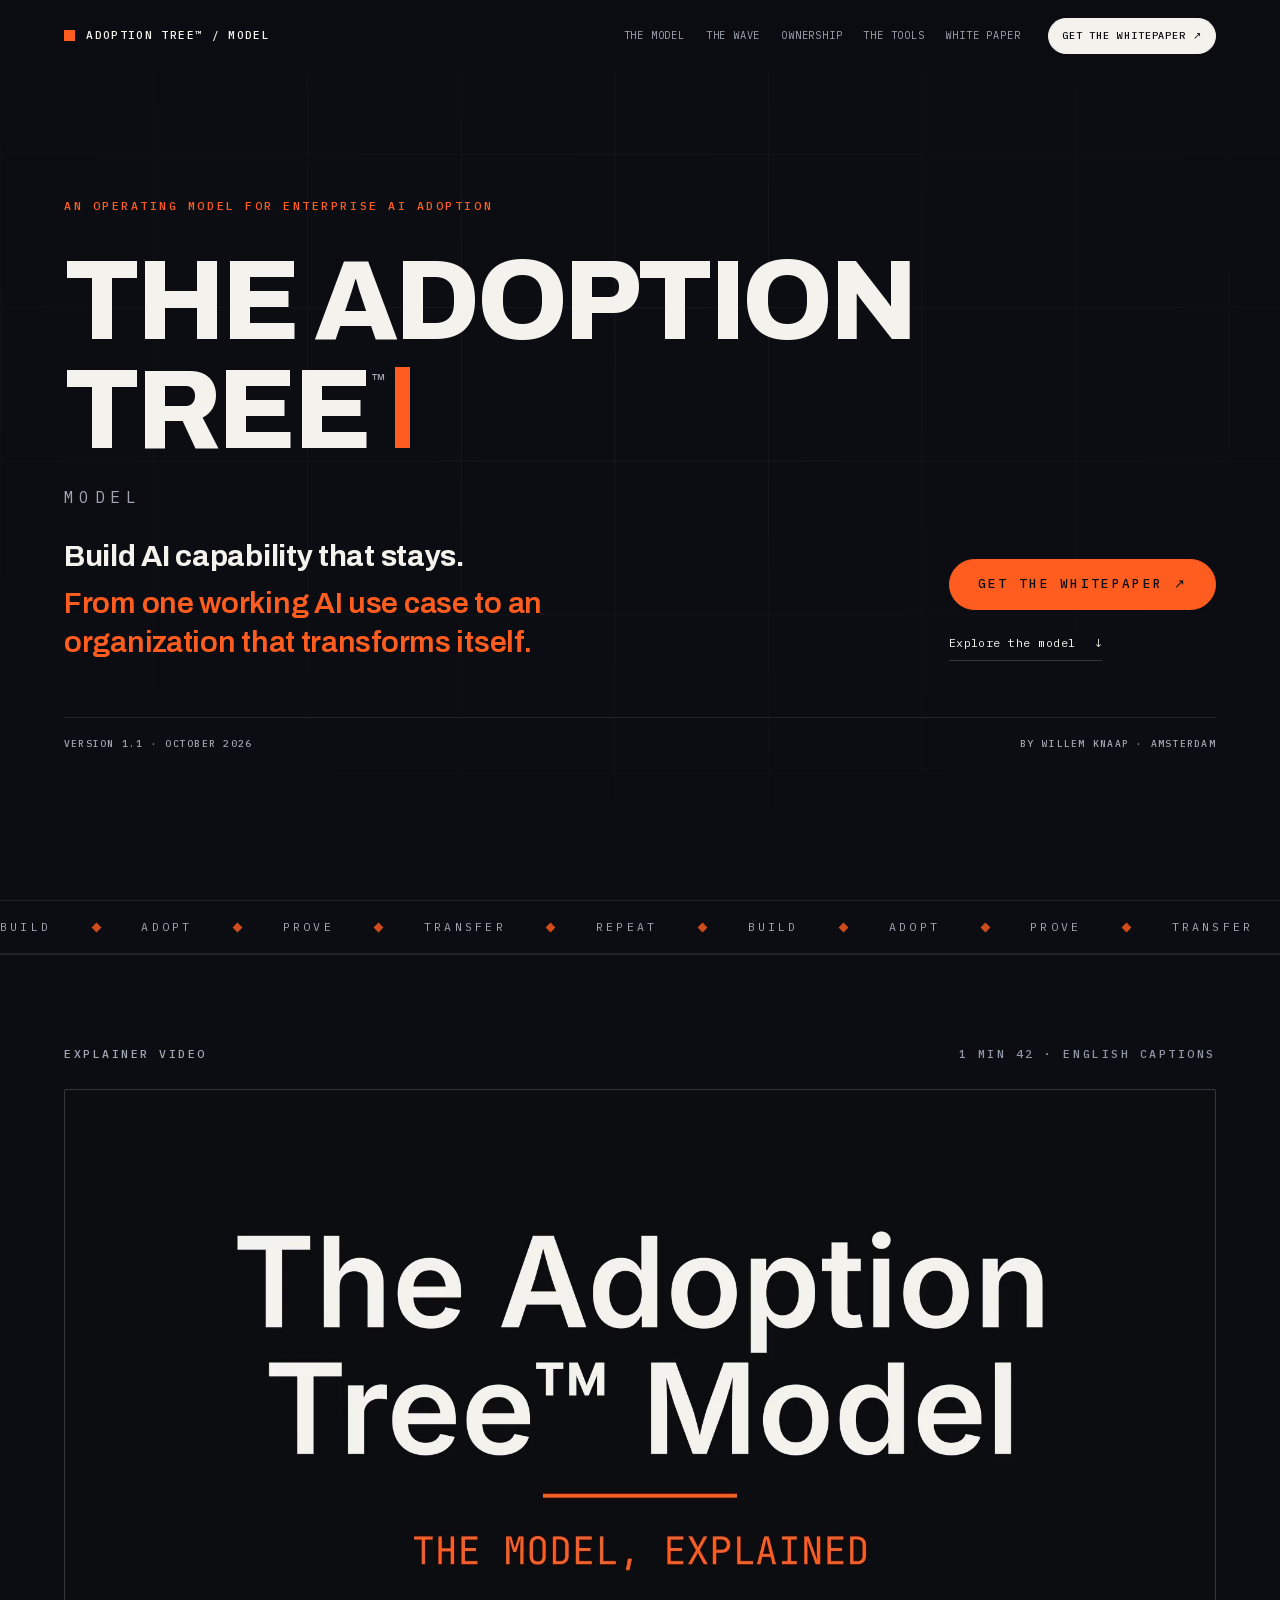
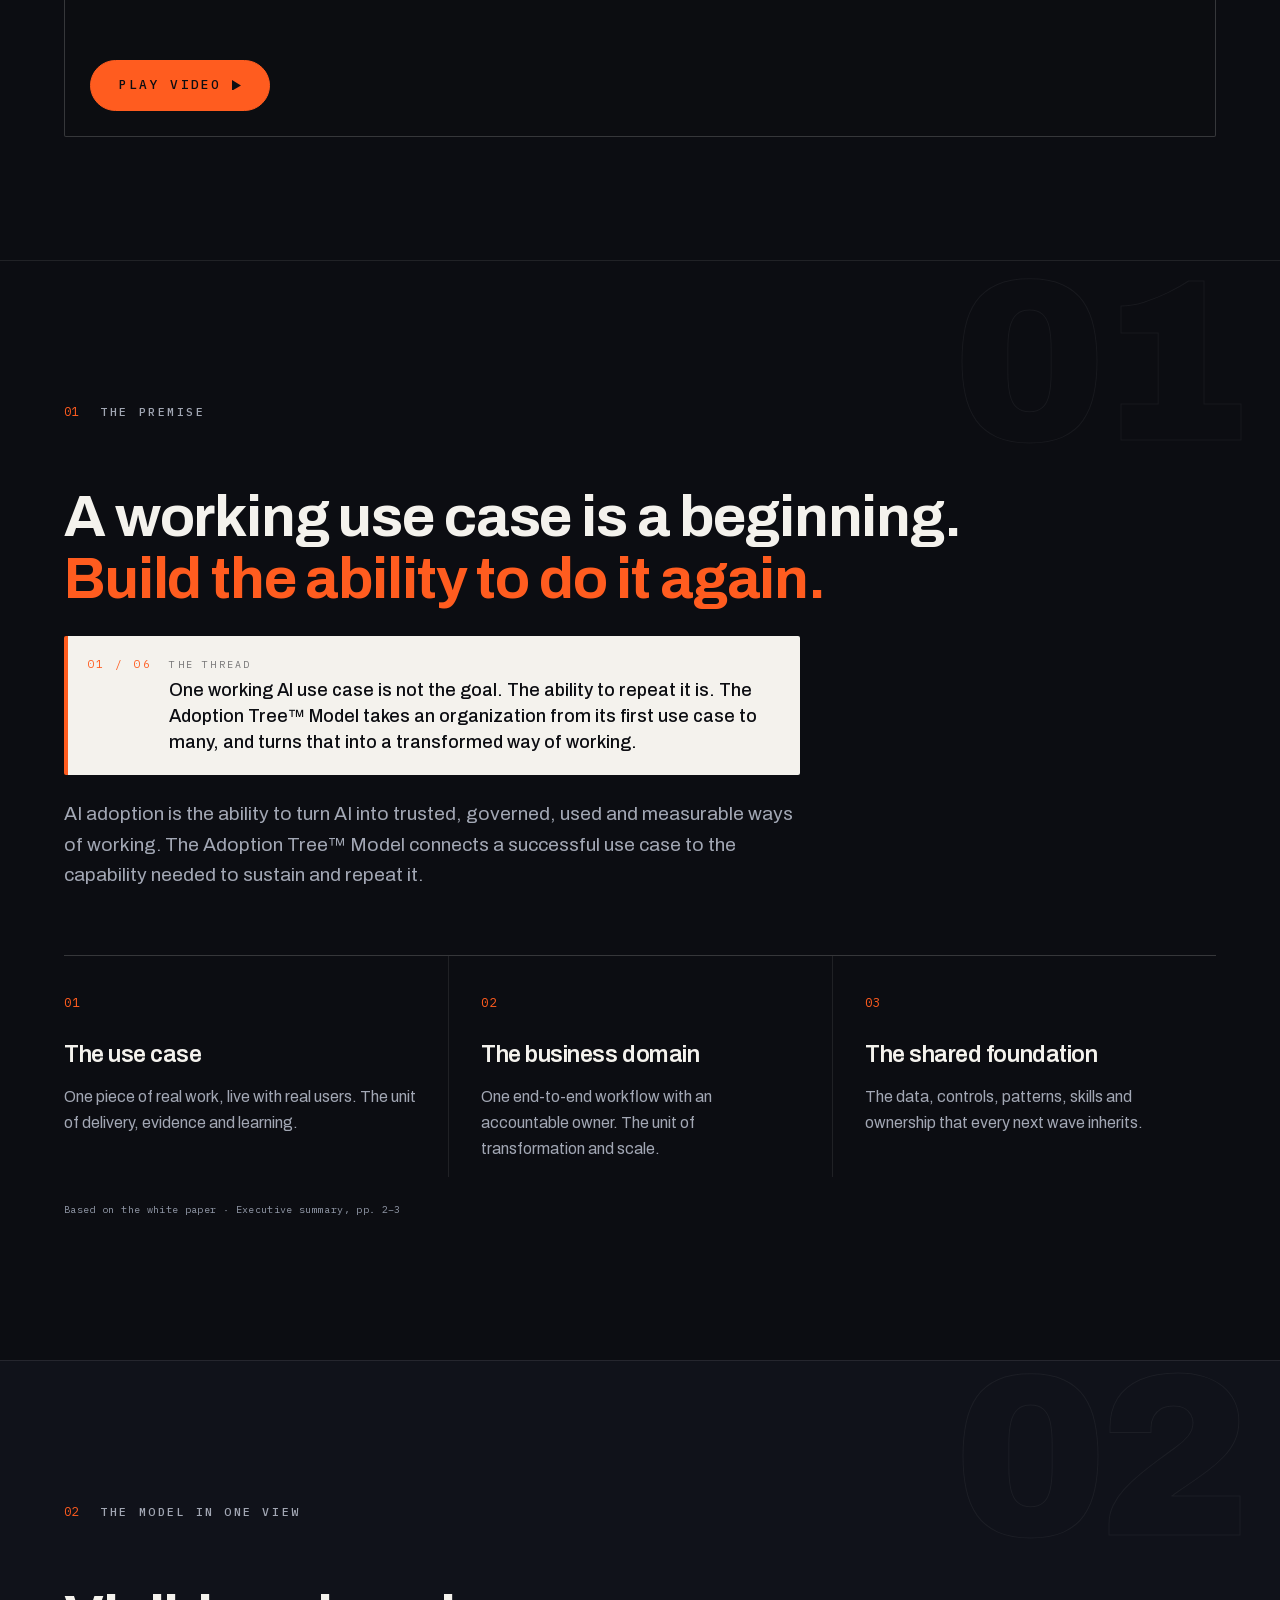
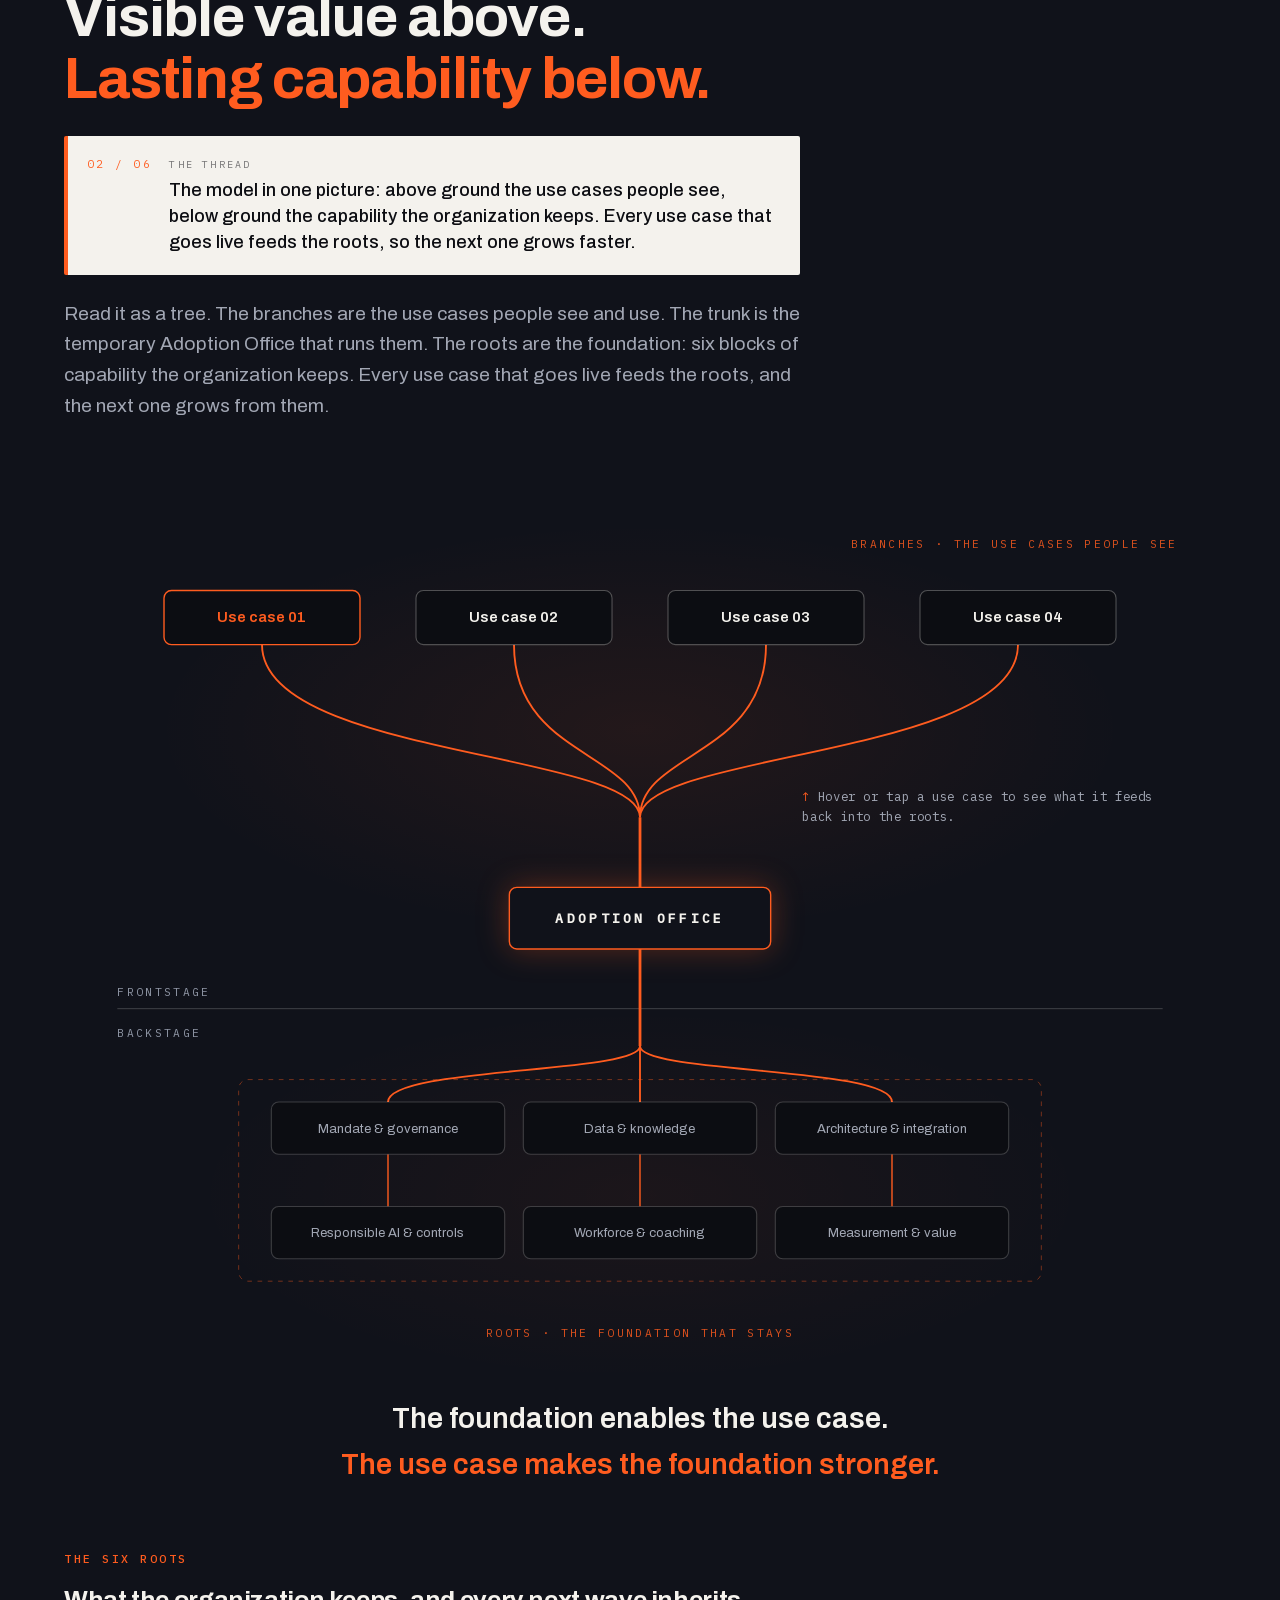
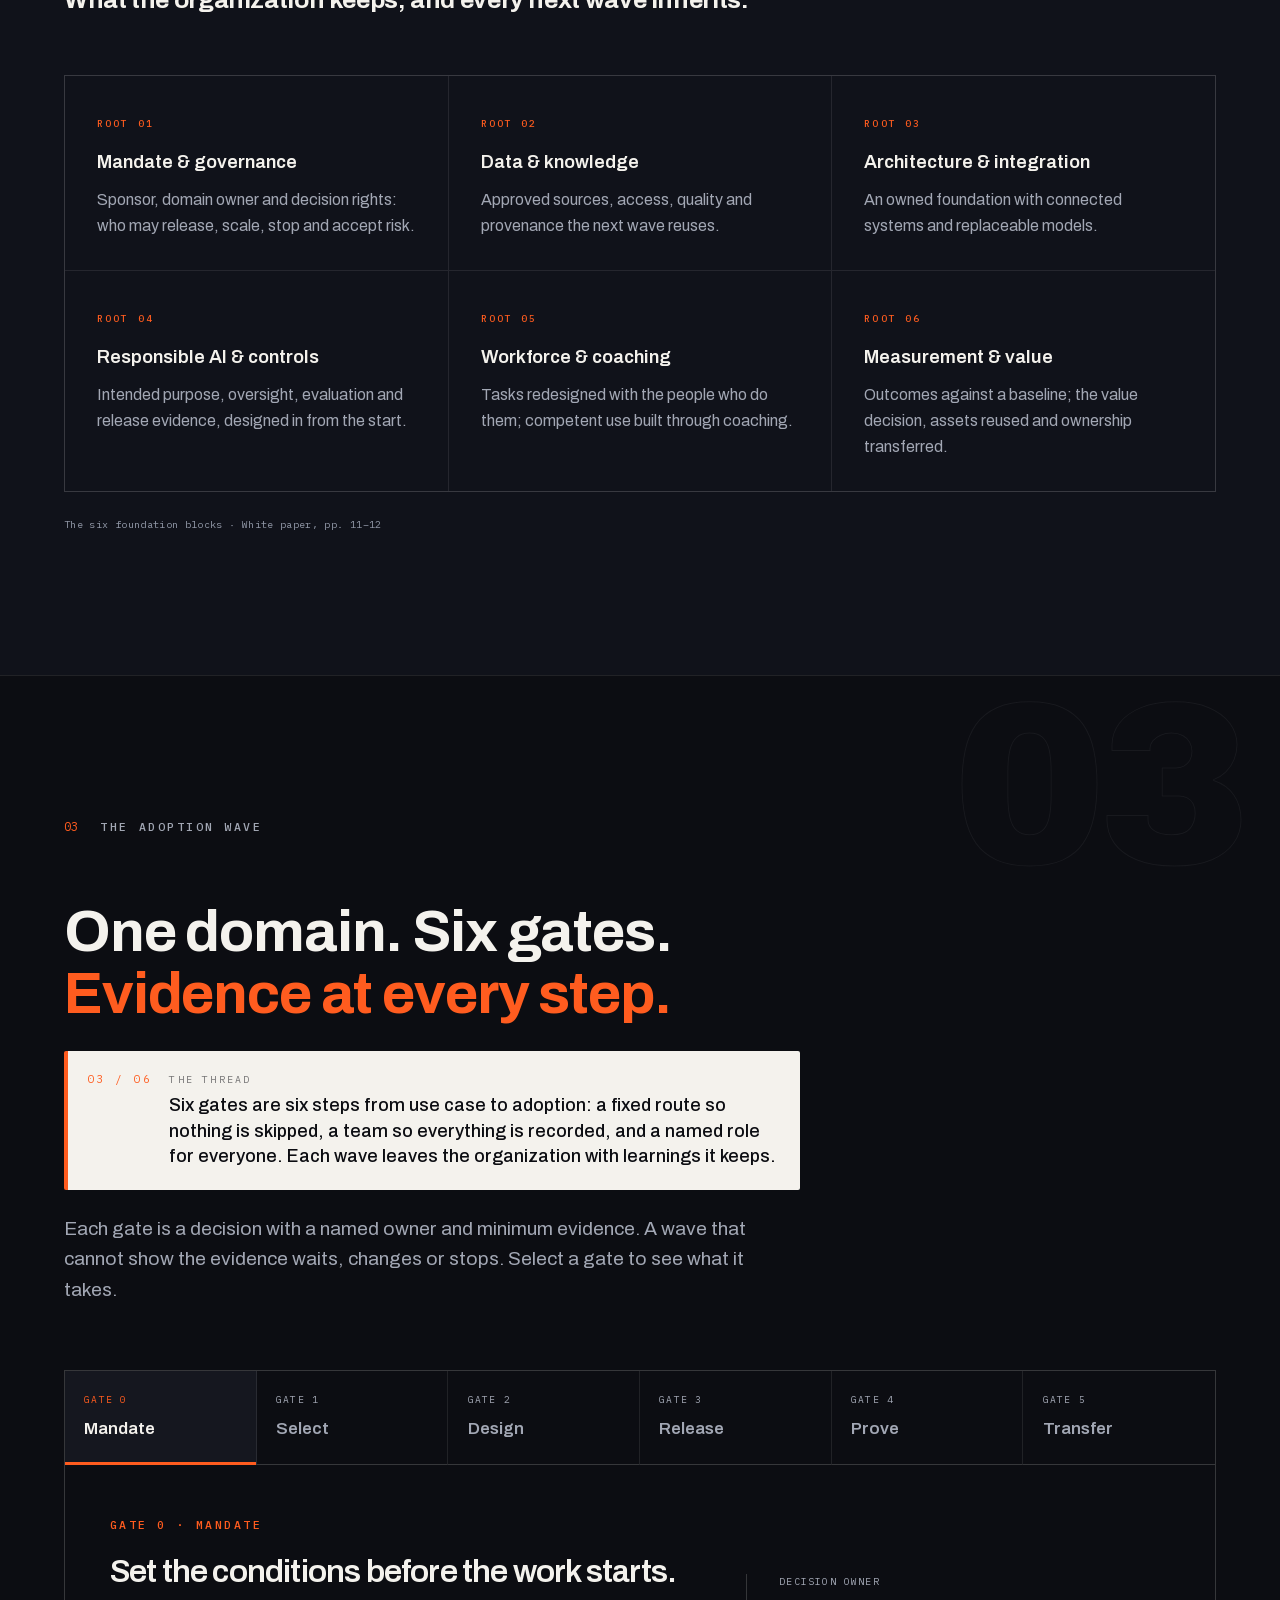
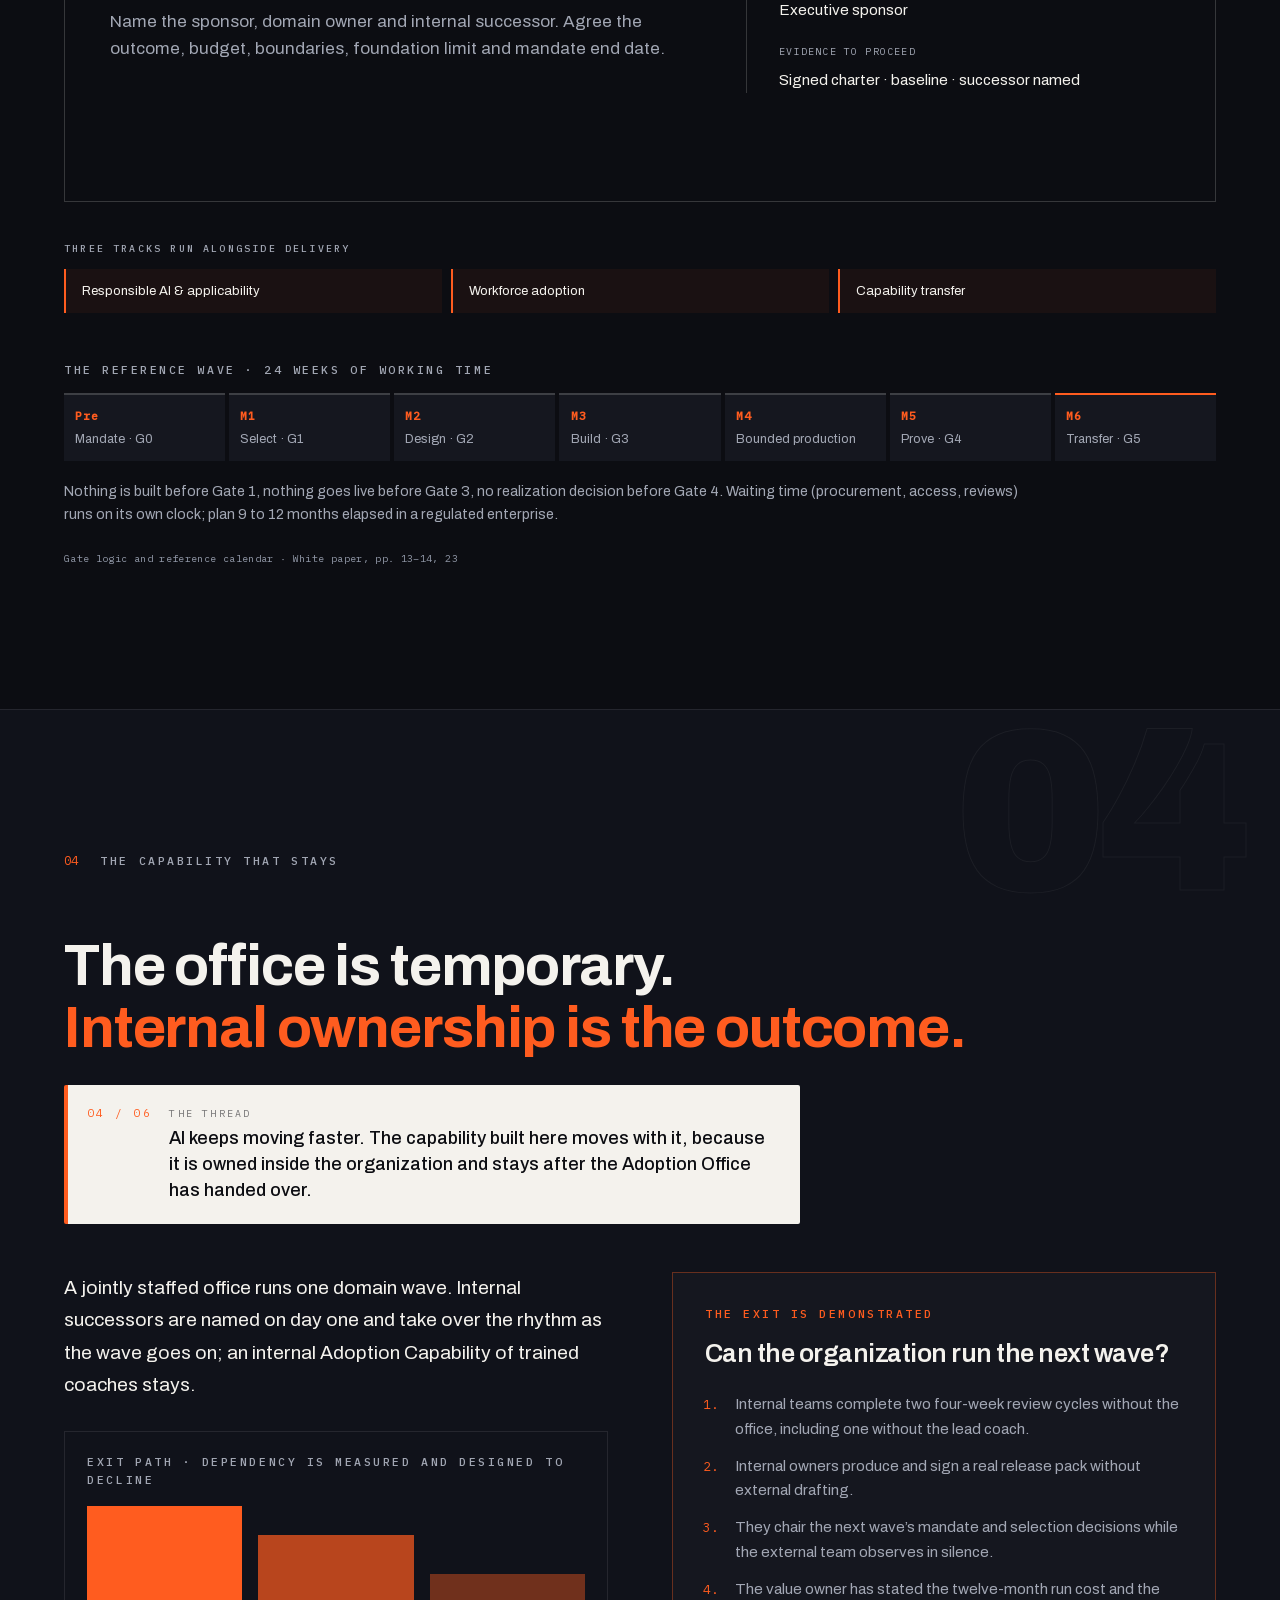
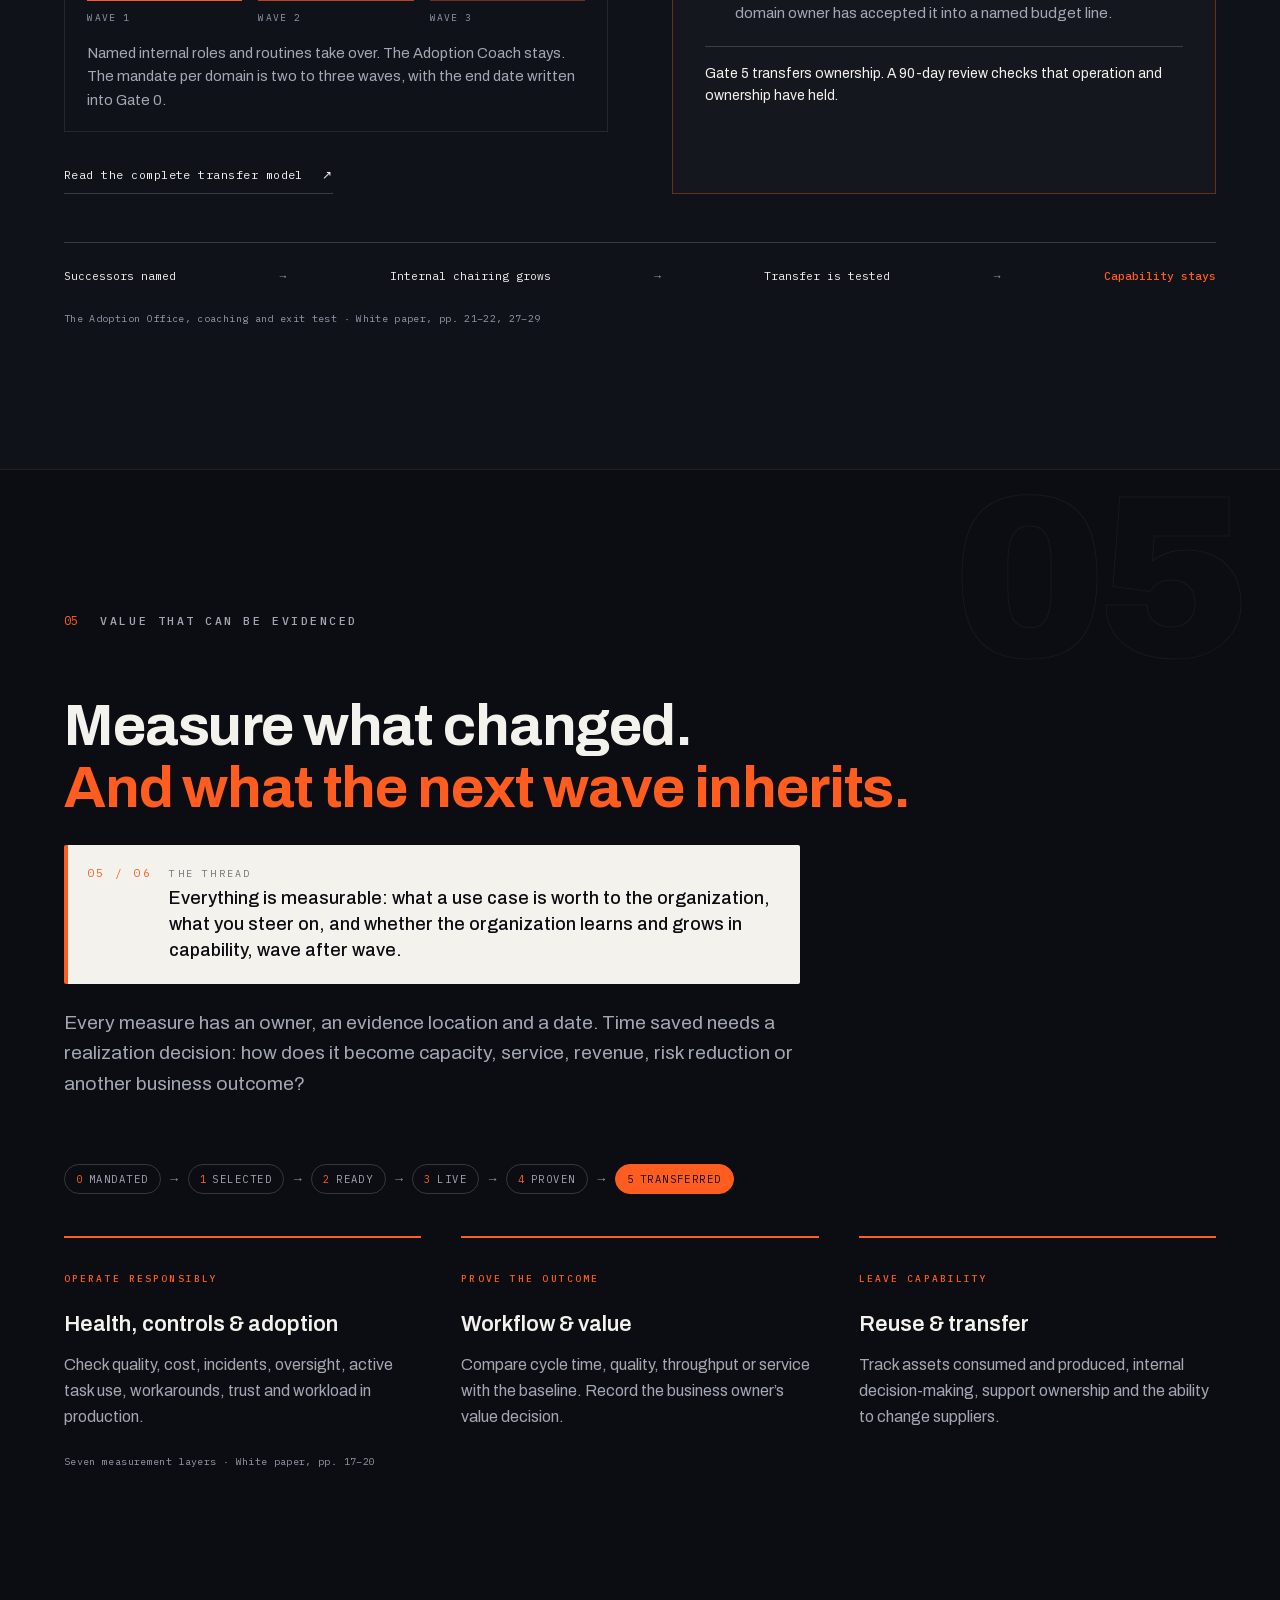
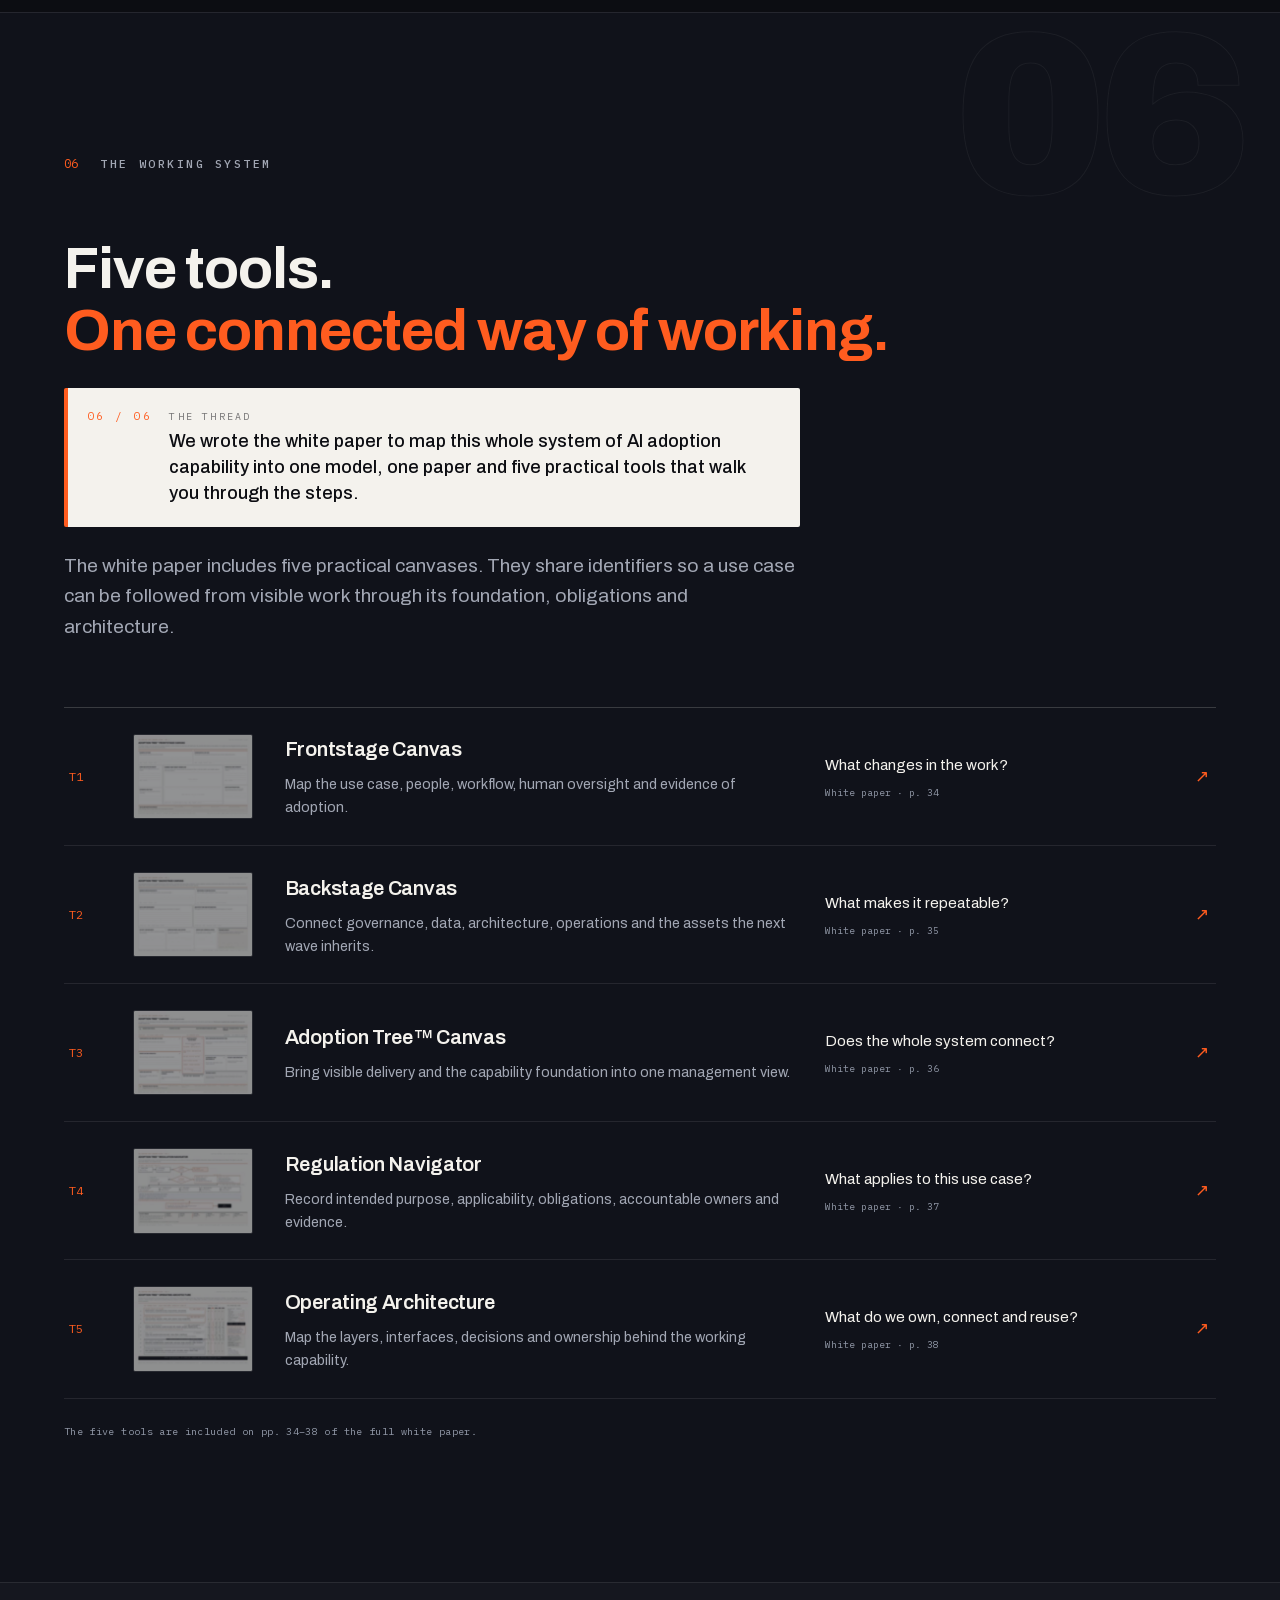
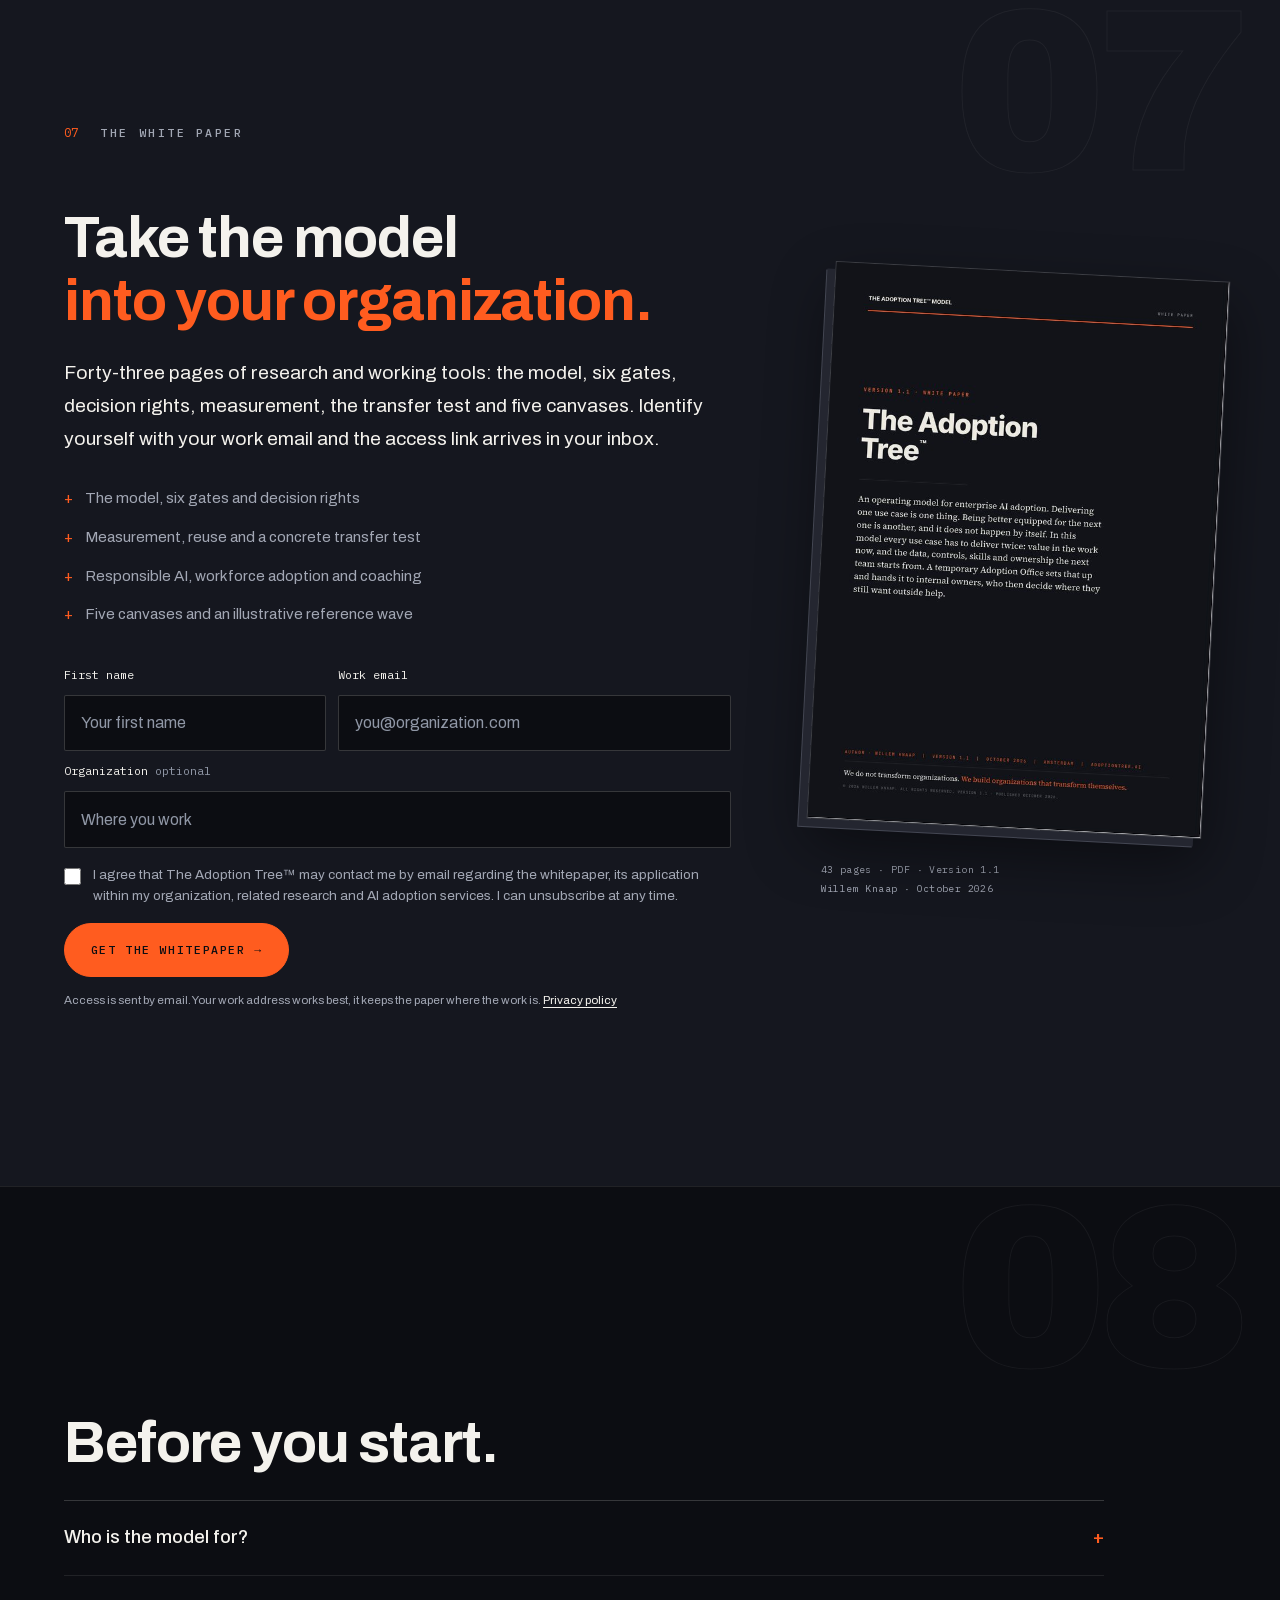
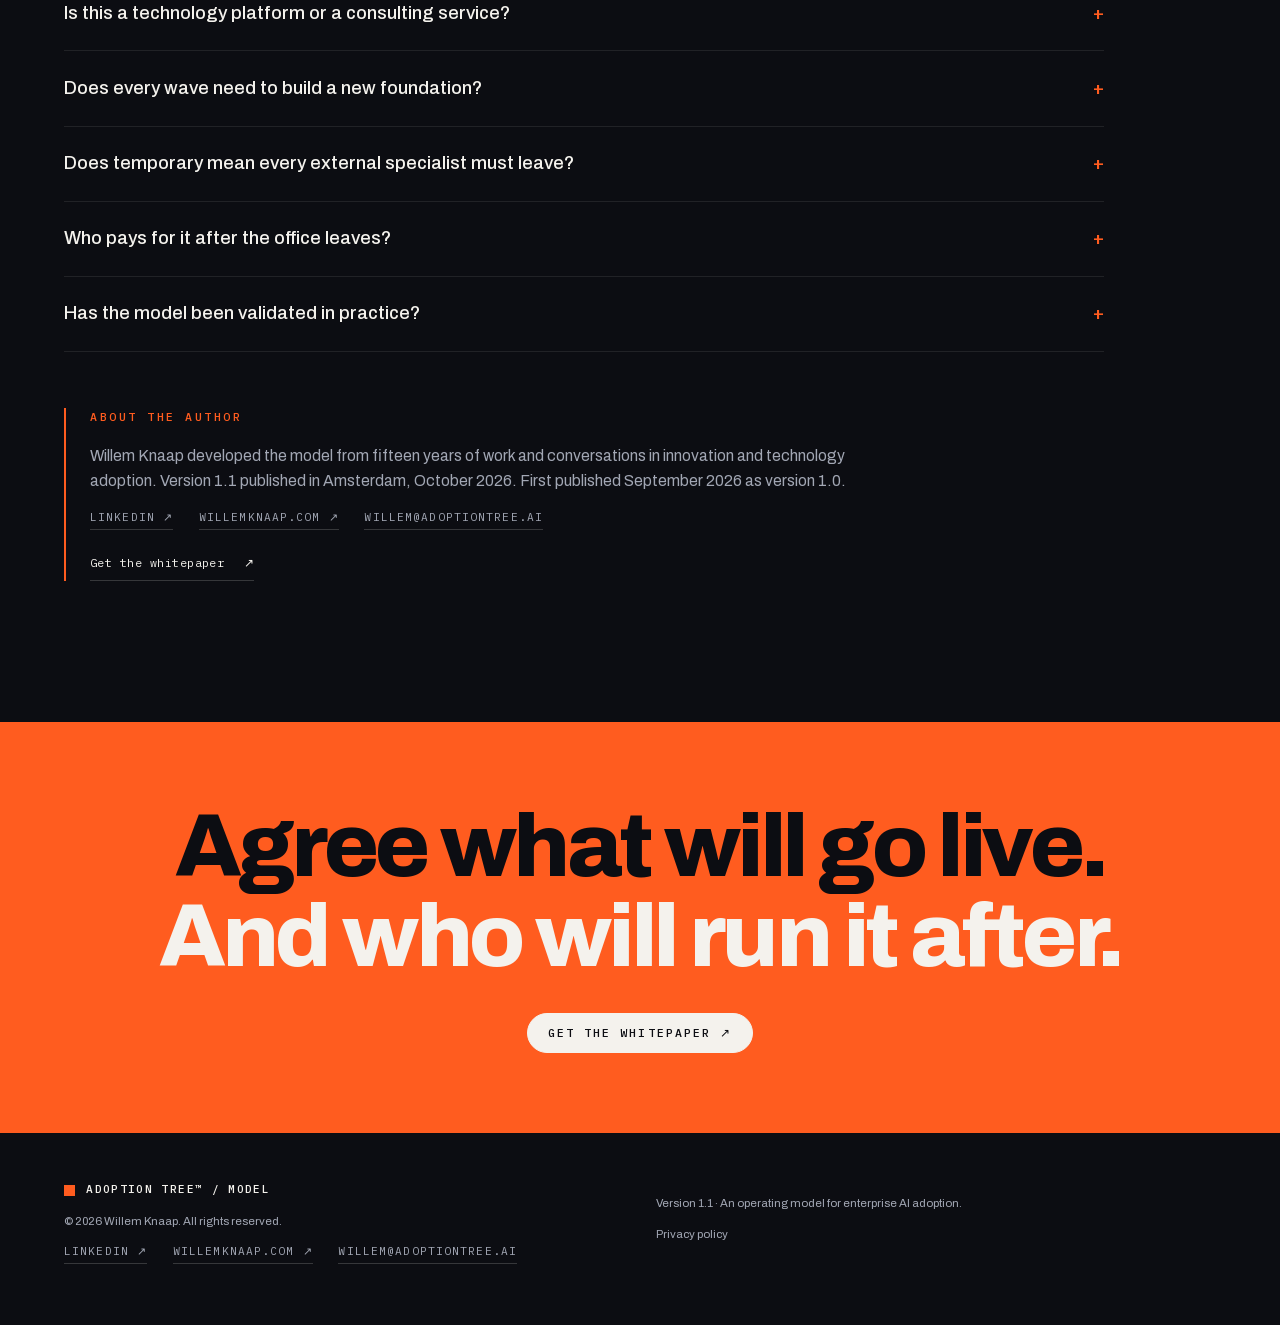
==== commit d64191fd: "Version 1.1: site, access page, email and download follow the October 2026 white paper The white pap" ====
--- a/docs/index.html
+++ b/docs/index.html
@@ -11,8 +11,8 @@
 <meta property="og:url" content="https://adoptiontree.ai/">
 <link rel="canonical" href="https://adoptiontree.ai/">
 <link rel="stylesheet" href="css/fonts.css">
-<link rel="stylesheet" href="css/style.css?v=tree7"><link rel="icon" href="favicon.svg" type="image/svg+xml">
-<script src="js/main.js?v=tree7" defer></script>
+<link rel="stylesheet" href="css/style.css?v=tree8"><link rel="icon" href="favicon.svg" type="image/svg+xml">
+<script src="js/main.js?v=tree8" defer></script>
 </head>
 <body>
 <a class="skip-link" href="#main">Skip to content</a>
@@ -33,7 +33,7 @@
 <p class="hero__tag reveal"><strong>Build AI capability that stays.</strong><br><em>From one working AI use case to an organization that transforms itself.</em></p>
 <div class="hero__actions reveal"><a class="btn btn--orange" href="#whitepaper">Get the whitepaper <span aria-hidden="true">↗</span></a><a class="text-link" href="#tree">Explore the model <span aria-hidden="true">↓</span></a></div>
 </div>
-<div class="hero__edition label reveal"><span>Version 1.0 · September 2026</span><span>By Willem Knaap · Amsterdam</span></div>
+<div class="hero__edition label reveal"><span>Version 1.1 · October 2026</span><span>By Willem Knaap · Amsterdam</span></div>
 </div>
 </section>
 <div class="ticker" aria-hidden="true"><div class="ticker__track"><span>Build</span><i></i><span>Adopt</span><i></i><span>Prove</span><i></i><span>Transfer</span><i></i><span>Repeat</span><i></i><span>Build</span><i></i><span>Adopt</span><i></i><span>Prove</span><i></i><span>Transfer</span><i></i><span>Repeat</span><i></i><span>Build</span><i></i><span>Adopt</span><i></i><span>Prove</span><i></i><span>Transfer</span><i></i><span>Repeat</span><i></i><span>Build</span><i></i><span>Adopt</span><i></i><span>Prove</span><i></i><span>Transfer</span><i></i><span>Repeat</span><i></i><span>Build</span><i></i><span>Adopt</span><i></i><span>Prove</span><i></i><span>Transfer</span><i></i><span>Repeat</span><i></i><span>Build</span><i></i><span>Adopt</span><i></i><span>Prove</span><i></i><span>Transfer</span><i></i><span>Repeat</span><i></i></div></div>
@@ -226,7 +226,7 @@
 <form id="whitepaperForm" class="download-form" action="https://khvblzrzvqdkjxckedbm.supabase.co/functions/v1/whitepaper" method="post"><div class="form-fields"><div class="form-field"><label for="first_name">First name</label><input id="first_name" name="first_name" type="text" autocomplete="given-name" placeholder="Your first name" maxlength="40" pattern="\p{L}[\p{L}\p{M}'’.\-]{0,23}( \p{L}[\p{L}\p{M}'’.\-]{0,23}){0,2}" title="Letters, spaces, apostrophes and hyphens; up to three words" required></div><div class="form-field"><label for="email">Work email</label><input id="email" name="email" type="email" autocomplete="email" inputmode="email" placeholder="you@organization.com" maxlength="254" required aria-describedby="email-note form-status"></div></div><div class="form-field form-field--wide"><label for="organization">Organization <span class="form-optional">optional</span></label><input id="organization" name="organization" type="text" autocomplete="organization" placeholder="Where you work" maxlength="80"></div><label class="form-consent"><input id="consent" name="consent" type="checkbox" value="true" required><span>I agree that The Adoption Tree™ may contact me by email regarding the whitepaper, its application within my organization, related research and AI adoption services. I can unsubscribe at any time.</span></label><input type="hidden" name="utm_source"><input type="hidden" name="utm_medium"><input type="hidden" name="utm_campaign"><input type="hidden" name="utm_content"><input type="hidden" name="utm_term"><input type="hidden" name="referrer"><input type="hidden" name="landing_url"><div class="form-trap" aria-hidden="true"><label for="company_website">Leave this field empty</label><input id="company_website" name="company_website" type="text" tabindex="-1" autocomplete="off"></div><div class="form-row form-row--submit"><button class="btn btn--orange" type="submit">Get the whitepaper <span aria-hidden="true">→</span></button></div><p id="email-note" class="form-note">Access is sent by email. Your work address works best, it keeps the paper where the work is. <a href="privacy.html">Privacy policy</a></p><p id="form-status" class="form-status" role="status" aria-live="polite"></p></form>
 <div id="download-success" class="download-success" hidden tabindex="-1"><span class="label label--orange">Check your inbox</span><h3>We’ve sent you access to The Adoption Tree™ whitepaper.</h3><p>The link in the email is personal and valid for 7 days. Not there after a few minutes? Check your spam folder, or <button type="button" id="request-again" class="inline-button">request it again</button>.</p></div>
 </div>
-<figure class="book-preview reveal"><div class="book-preview__frame"><img src="assets/whitepaper-cover.jpg" width="650" height="919" loading="lazy" alt="Cover of The Adoption Tree™ Model white paper, version 1.0, by Willem Knaap"></div><figcaption><span>43 pages · PDF · Version 1.0</span><span>Willem Knaap · September 2026</span></figcaption></figure>
+<figure class="book-preview reveal"><div class="book-preview__frame"><img src="assets/whitepaper-cover.jpg" width="650" height="919" loading="lazy" alt="Cover of The Adoption Tree™ Model white paper, version 1.1, by Willem Knaap"></div><figcaption><span>43 pages · PDF · Version 1.1</span><span>Willem Knaap · October 2026</span></figcaption></figure>
 </div>
 </section>
 
@@ -238,14 +238,14 @@
 <details><summary>Does every wave need to build a new foundation?</summary><p>No. Each wave should inherit approved assets and leave useful additions behind. Readiness is assessed before Gate 0. If it is too weak, the first step is a readiness project or a smaller use case.</p></details>
 <details><summary>Does temporary mean every external specialist must leave?</summary><p>No. A chosen, priced and replaceable specialist can remain. What should decline is dependence on a particular external party to make decisions, challenge them, substitute a supplier or exit an arrangement.</p></details>
 <details><summary>Who pays for it after the office leaves?</summary><p>A named budget line does, agreed before the handover rather than at it. The cost side is built at the same gates as the benefit side: a candidate envelope at Gate 0, a first run-cost estimate at Gate 2, metered consumption during bounded production, and both halves measured at Gate 4. At Gate 5 the domain owner accepts the run cost into a budget line.</p></details>
-<details><summary>Has the model been validated in practice?</summary><p>Version 1.0 is published as a design proposal. It combines established ideas; the complete configuration has not yet been evaluated in practice. The reference case is illustrative and the timings are planning assumptions.</p></details>
-</div>
-<div class="author-note reveal"><p class="label label--orange">About the author</p><p>Willem Knaap developed the model from fifteen years of work and conversations in innovation and technology adoption. Published in Amsterdam, September 2026.</p><p class="author-links"><a href="https://www.linkedin.com/in/willemknaap/" rel="me noopener" target="_blank">LinkedIn ↗</a><a href="https://www.willemknaap.com" rel="me noopener" target="_blank">willemknaap.com ↗</a><a href="mailto:willem@adoptiontree.ai">willem@adoptiontree.ai</a></p><a class="text-link" href="#whitepaper">Get the whitepaper <span aria-hidden="true">↗</span></a></div>
+<details><summary>Has the model been validated in practice?</summary><p>Version 1.1 is published as a design proposal. It combines established ideas; the complete configuration has not yet been evaluated in practice. The reference case is illustrative and the timings are planning assumptions.</p></details>
+</div>
+<div class="author-note reveal"><p class="label label--orange">About the author</p><p>Willem Knaap developed the model from fifteen years of work and conversations in innovation and technology adoption. Version 1.1 published in Amsterdam, October 2026. First published September 2026 as version 1.0.</p><p class="author-links"><a href="https://www.linkedin.com/in/willemknaap/" rel="me noopener" target="_blank">LinkedIn ↗</a><a href="https://www.willemknaap.com" rel="me noopener" target="_blank">willemknaap.com ↗</a><a href="mailto:willem@adoptiontree.ai">willem@adoptiontree.ai</a></p><a class="text-link" href="#whitepaper">Get the whitepaper <span aria-hidden="true">↗</span></a></div>
 </section>
 <div class="closing"><p>Agree what will go live.<br><span>And who will run it after.</span></p><a class="btn btn--solid" href="#whitepaper">Get the whitepaper <span aria-hidden="true">↗</span></a></div>
 </main>
 <footer class="site-footer">
 <div><a class="nav__brand" href="#top"><span class="nav__mark"></span><span class="nav__name">Adoption Tree™ / Model</span></a><p>© 2026 Willem Knaap. All rights reserved.</p><p class="author-links"><a href="https://www.linkedin.com/in/willemknaap/" rel="me noopener" target="_blank">LinkedIn ↗</a><a href="https://www.willemknaap.com" rel="me noopener" target="_blank">willemknaap.com ↗</a><a href="mailto:willem@adoptiontree.ai">willem@adoptiontree.ai</a></p></div>
-<div><p>Version 1.0 · An operating model for enterprise AI adoption.</p><p><a href="privacy.html">Privacy policy</a></p></div>
+<div><p>Version 1.1 · An operating model for enterprise AI adoption.</p><p><a href="privacy.html">Privacy policy</a></p></div>
 </footer>
 </body></html>
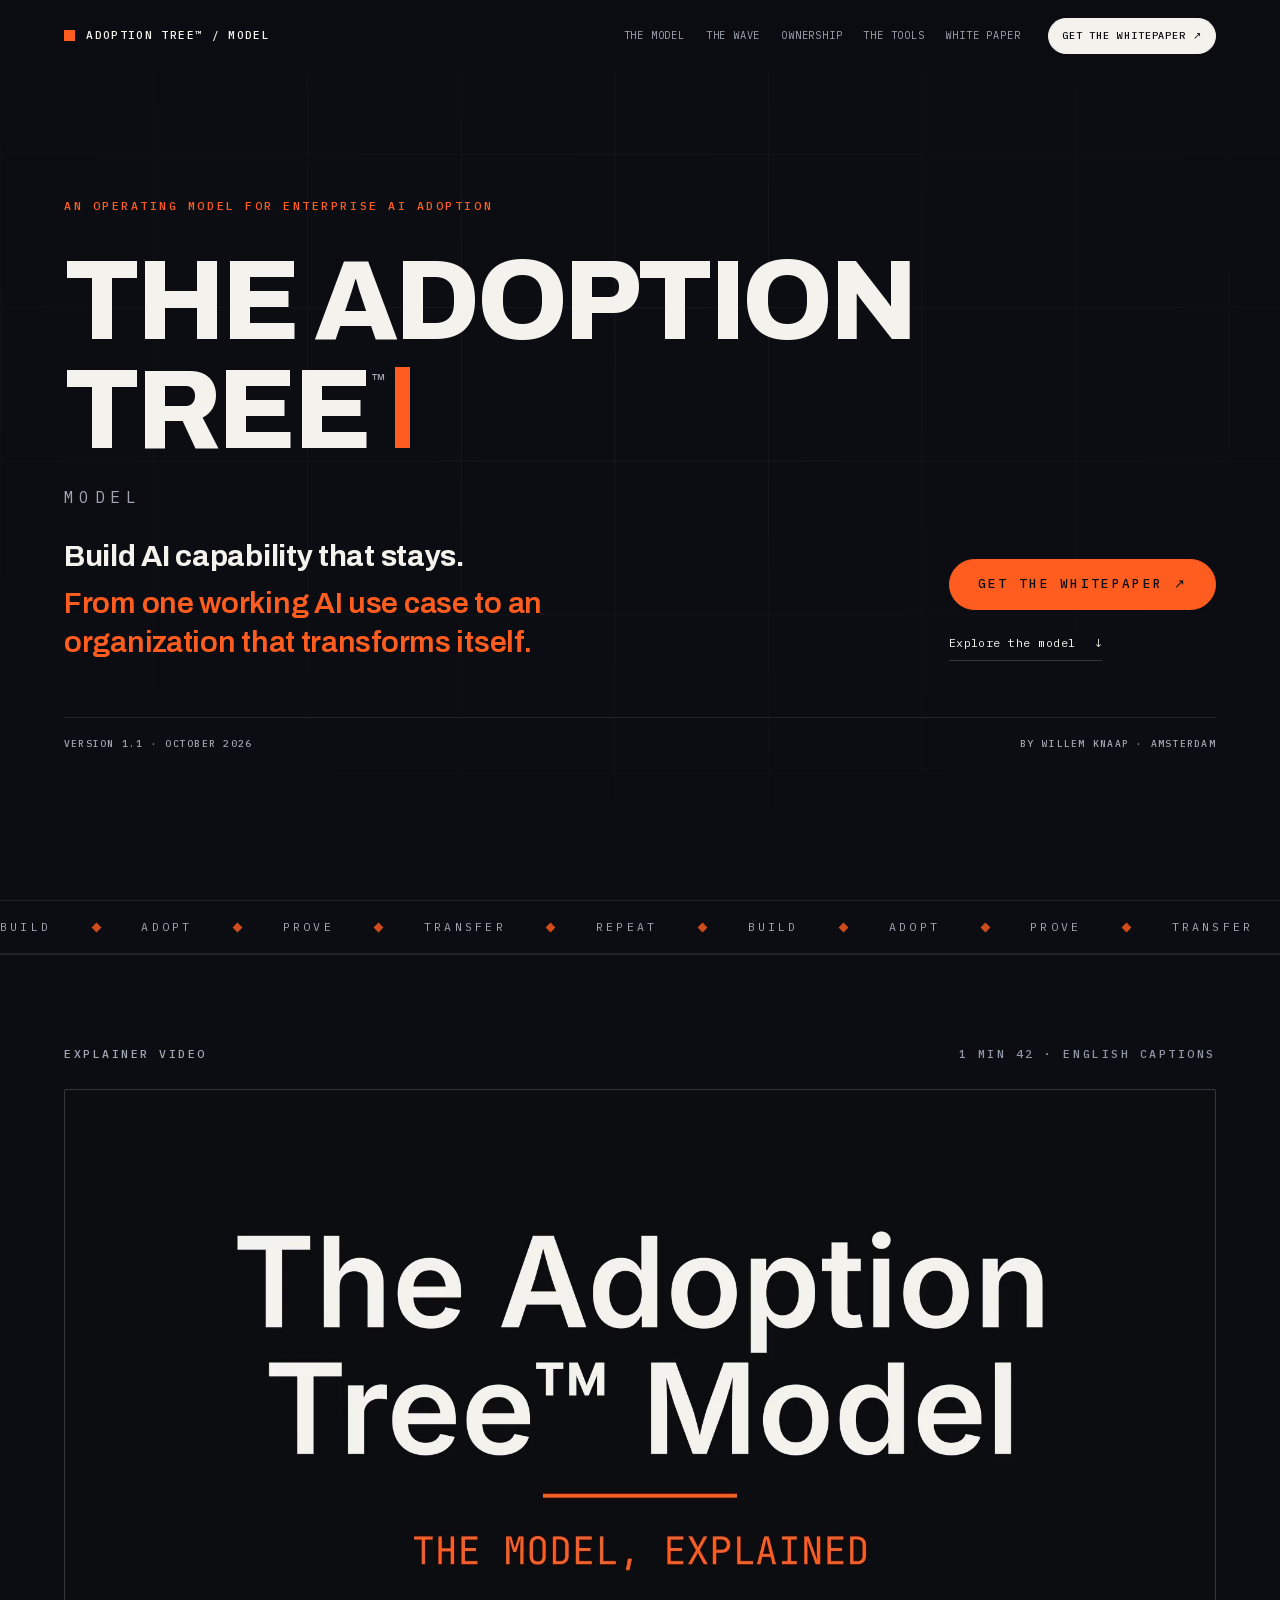
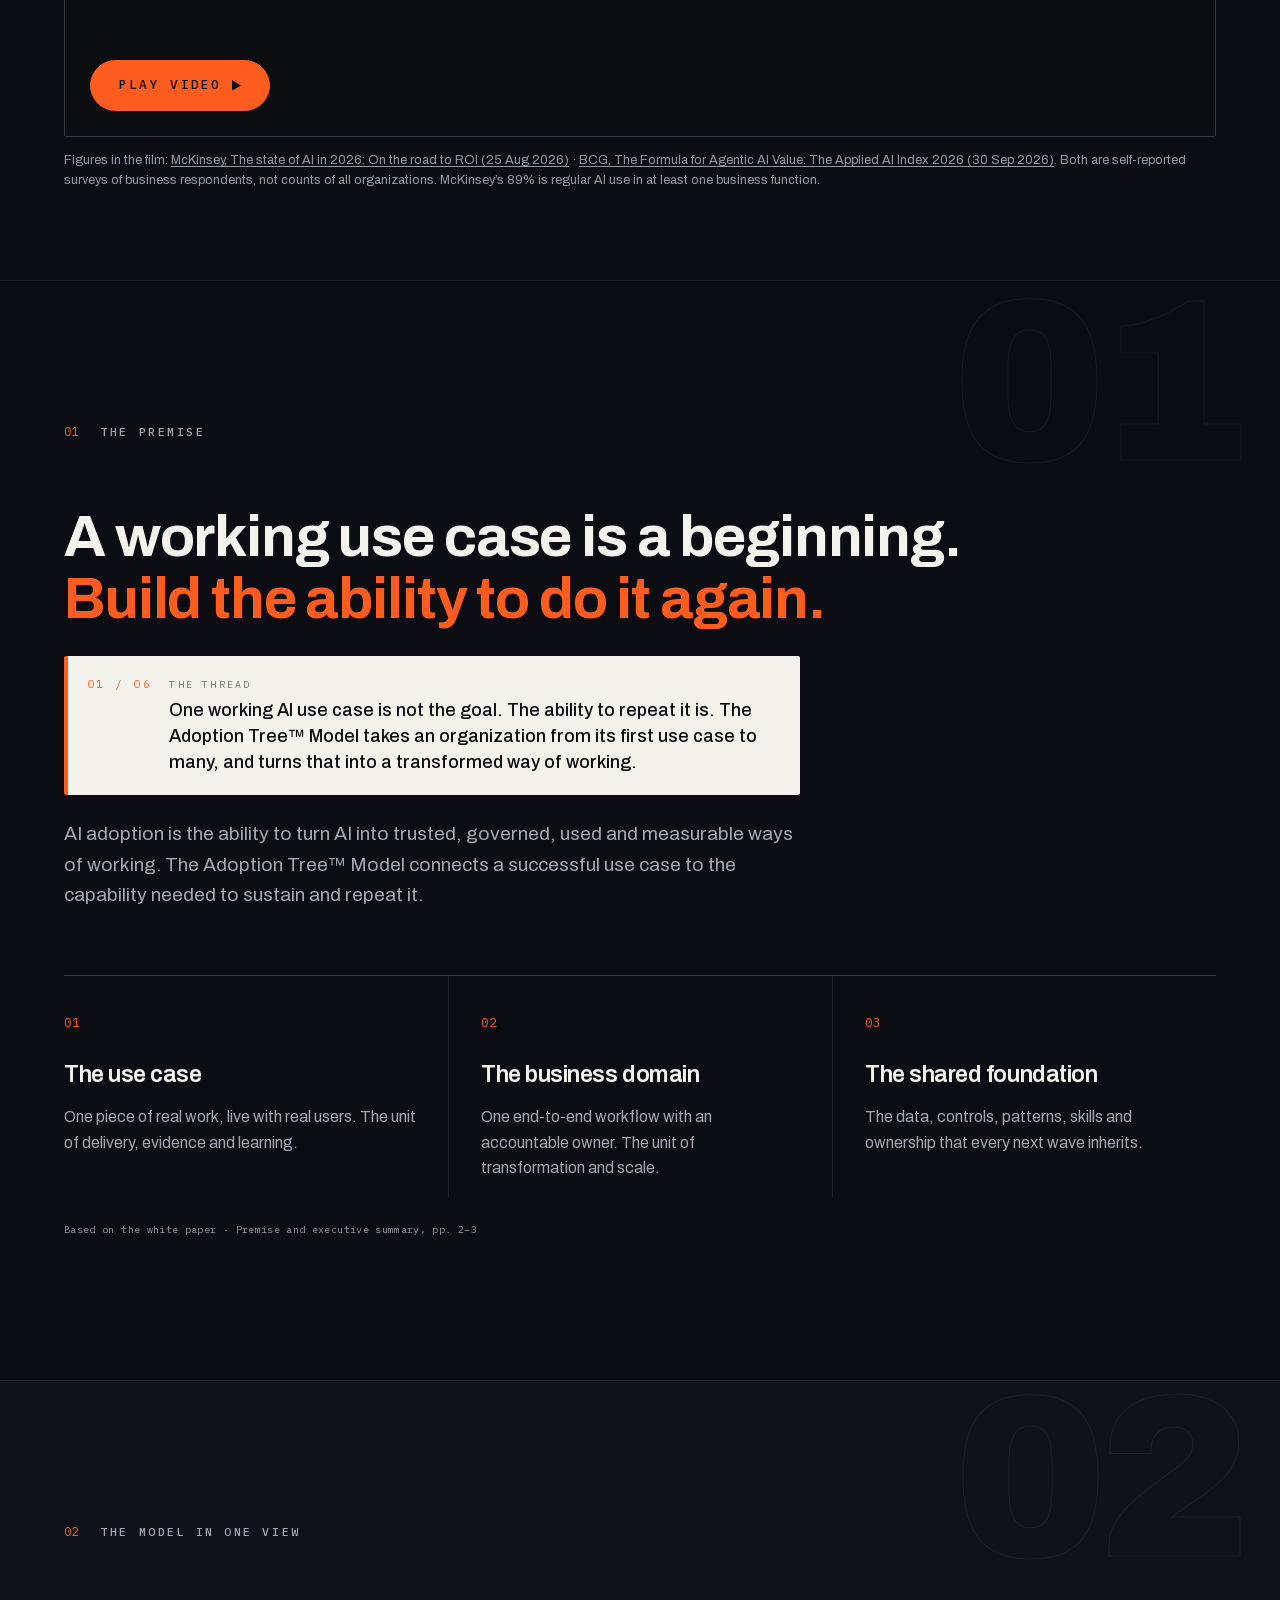
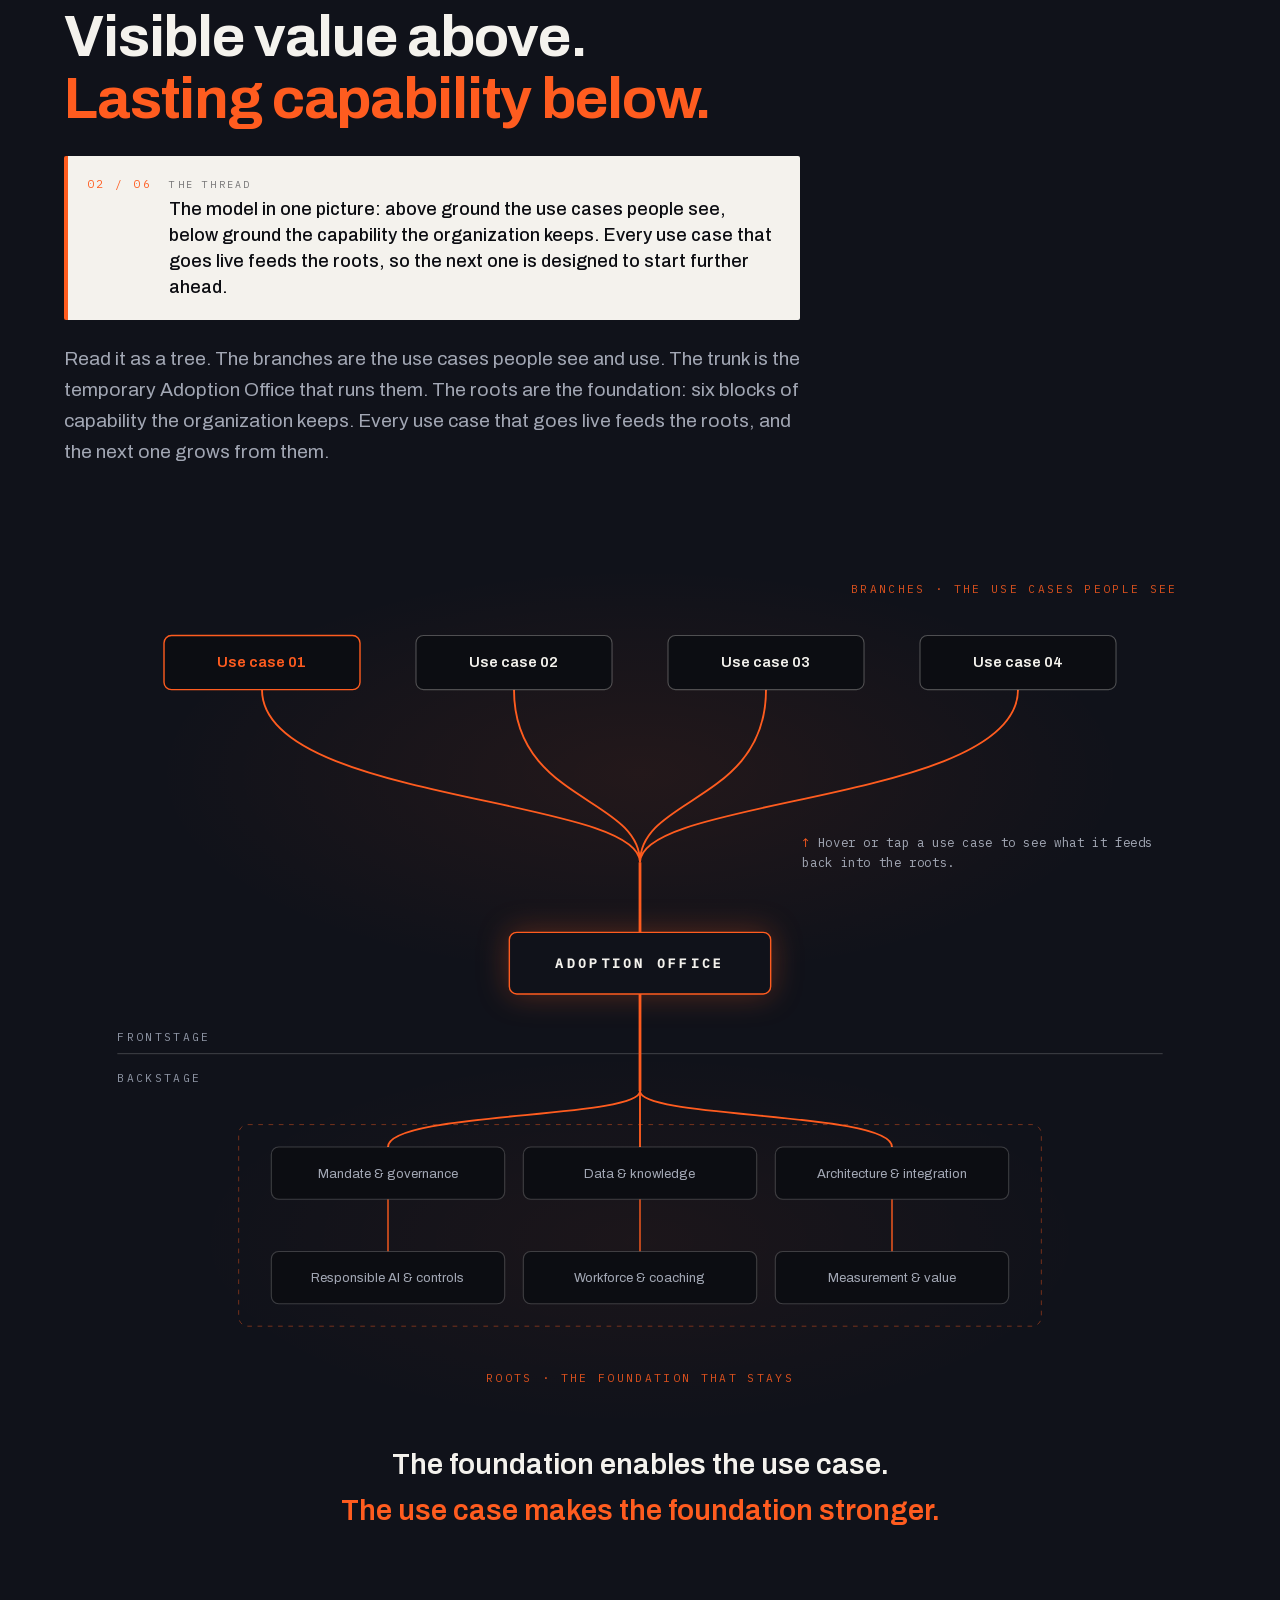
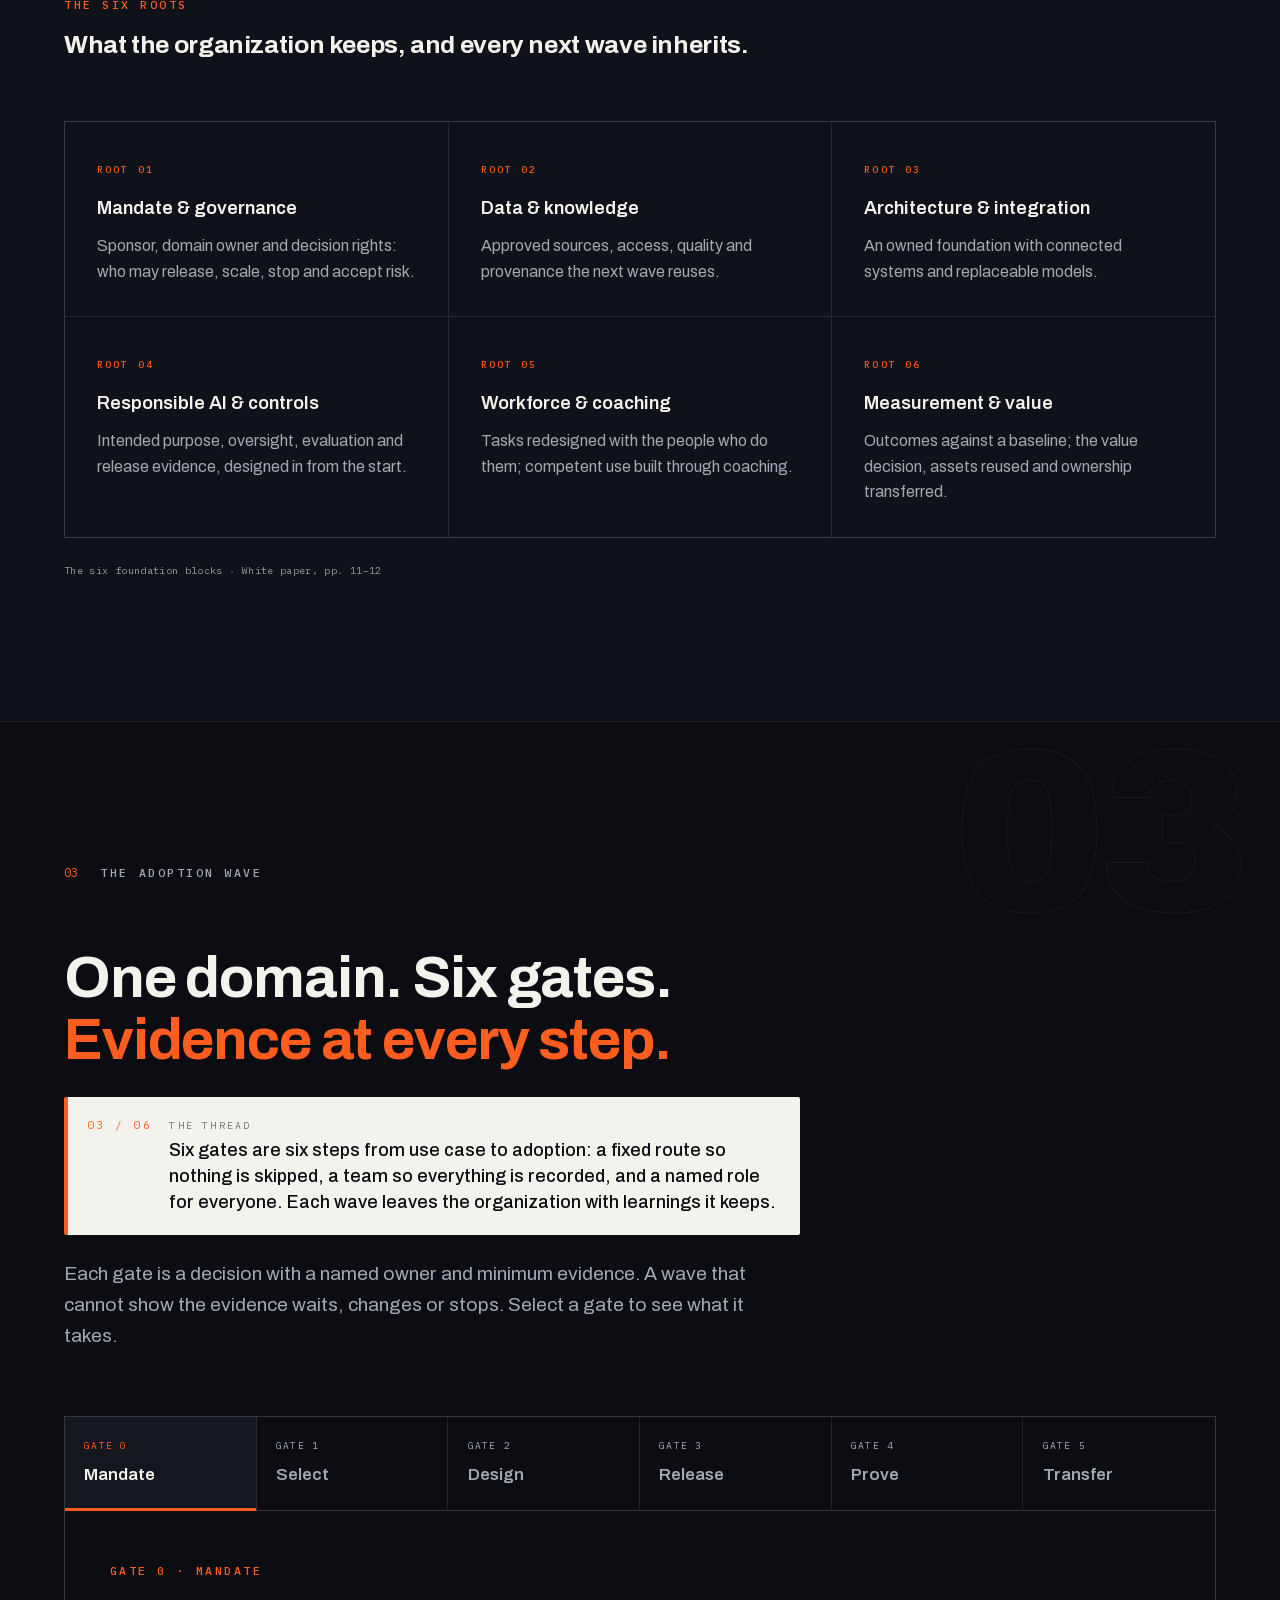
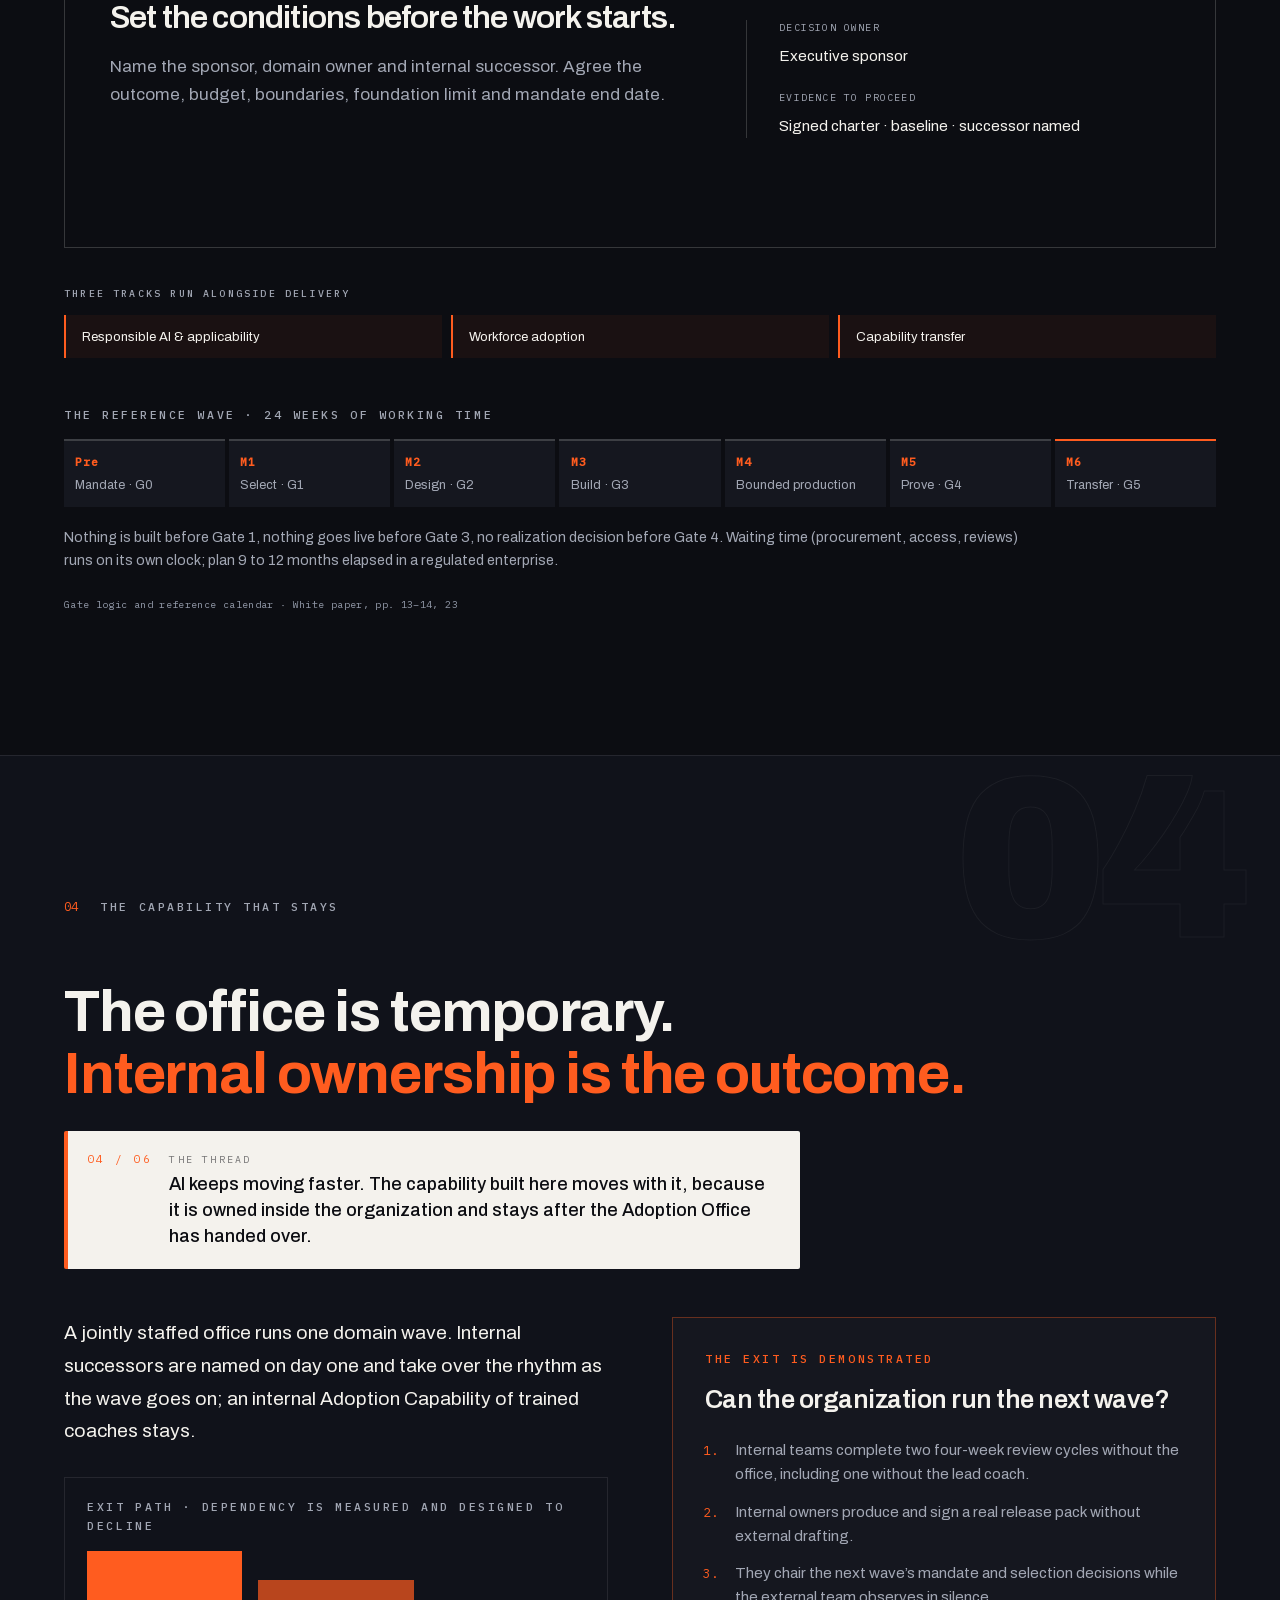
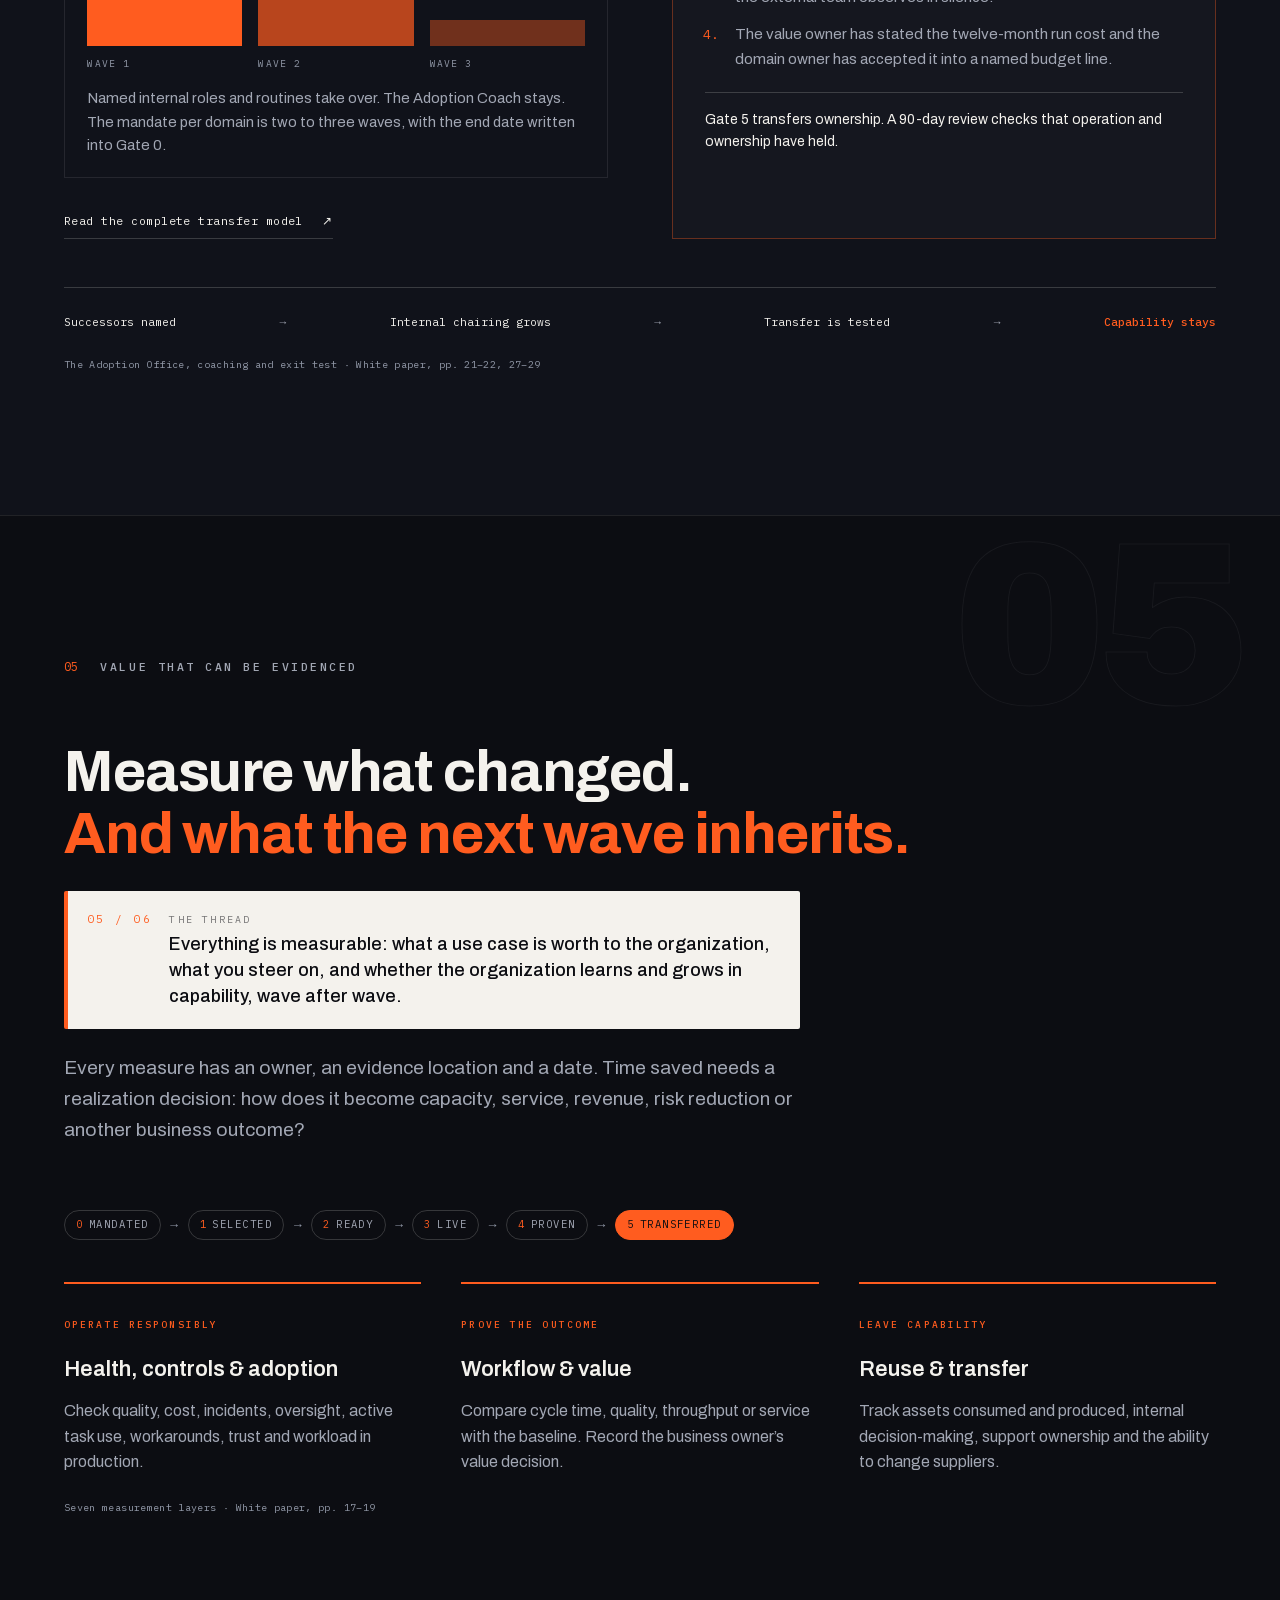
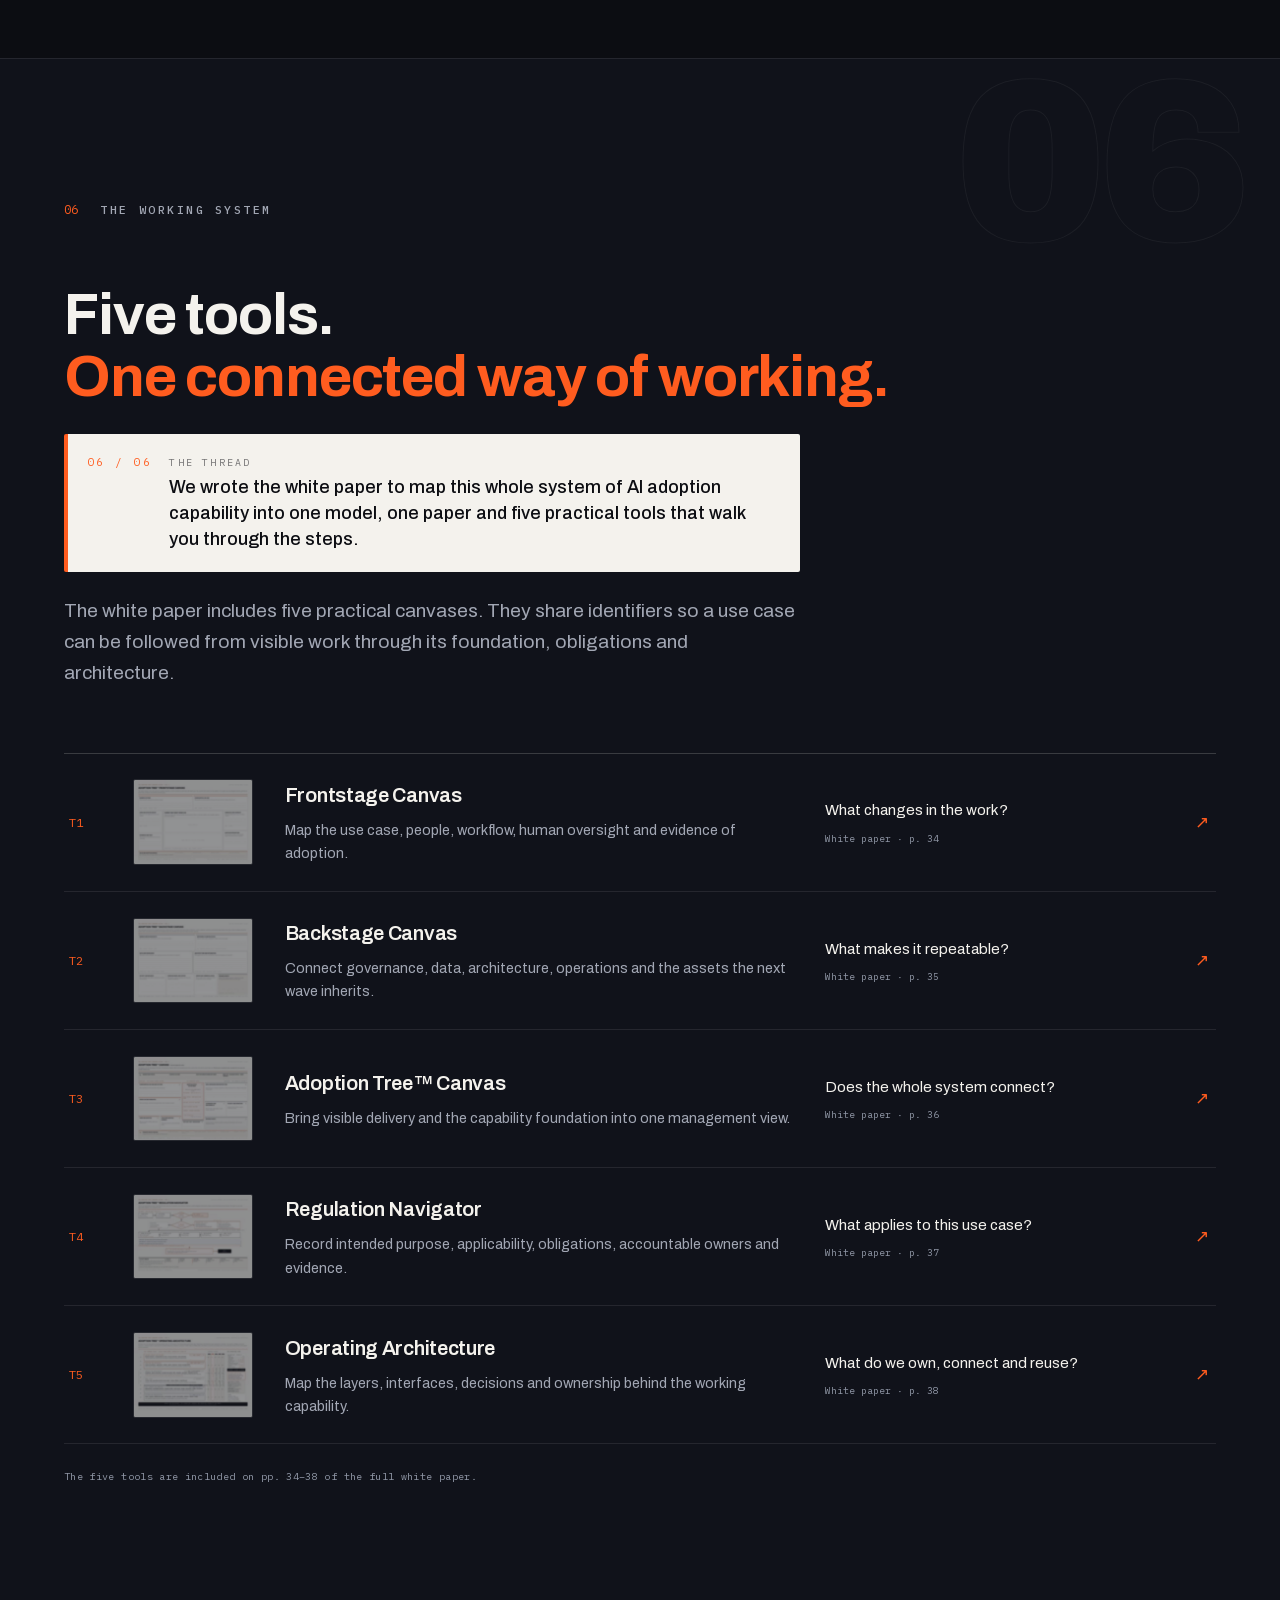
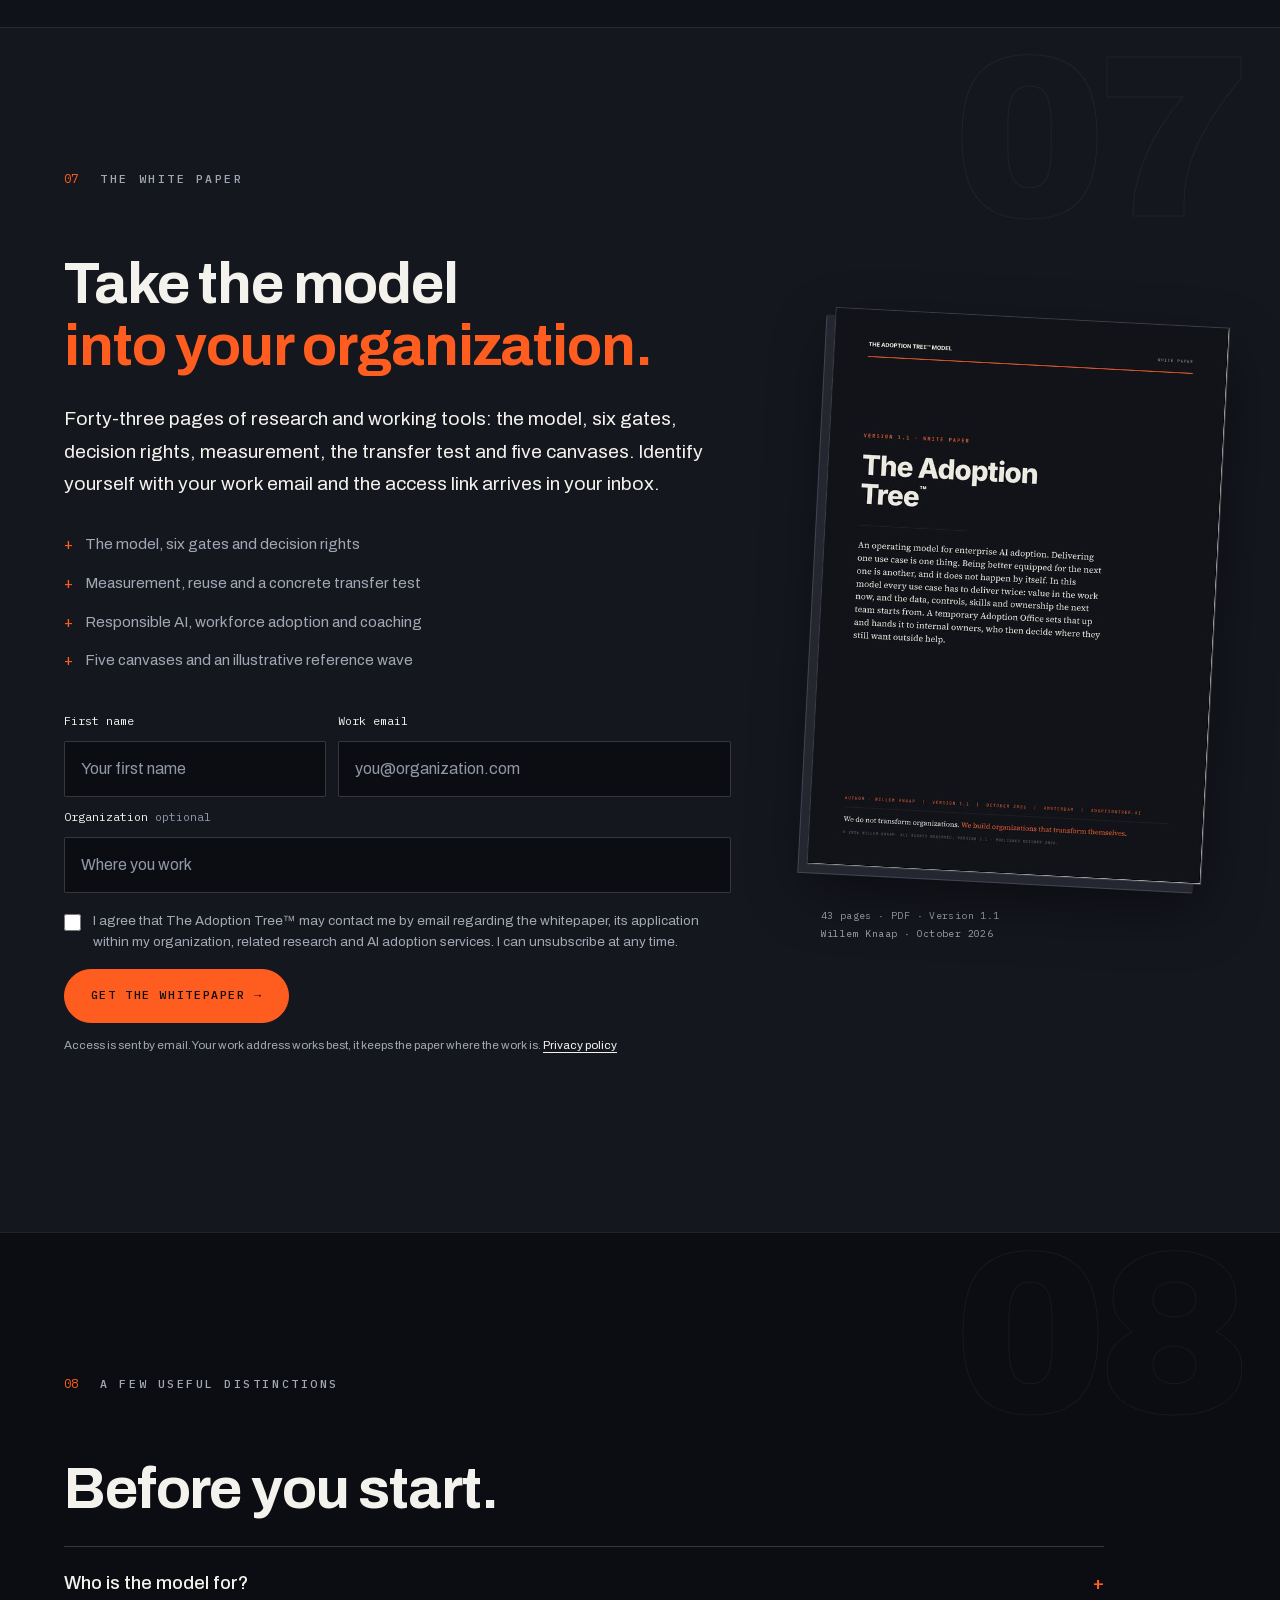
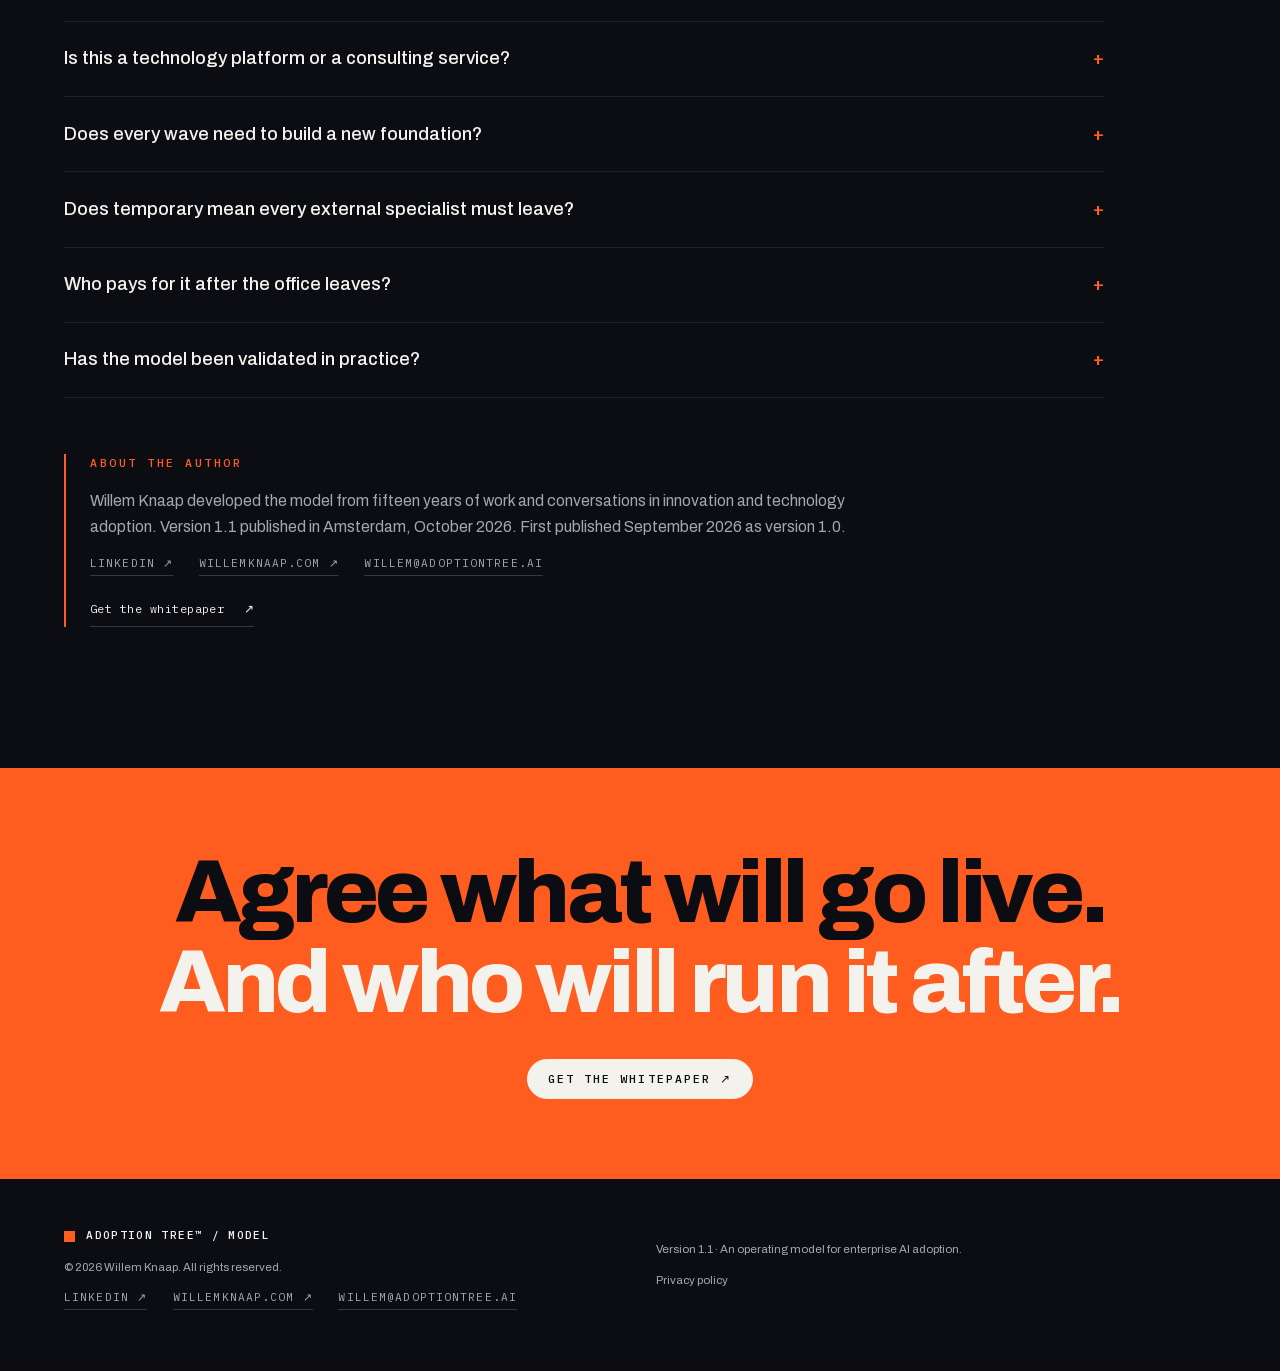
==== commit b1c5bb3f: "Red team fixes: stricter name check, sources line, page references, privacy term, migrations on reco" ====
--- a/docs/index.html
+++ b/docs/index.html
@@ -9,6 +9,7 @@
 <meta property="og:description" content="The foundation enables the use case. The use case makes the foundation stronger. Explore the model and get the white paper.">
 <meta property="og:type" content="website">
 <meta property="og:url" content="https://adoptiontree.ai/">
+<meta property="og:image" content="https://adoptiontree.ai/assets/video/adoption-tree-model-explainer-poster.jpg"><meta property="og:image:width" content="1920"><meta property="og:image:height" content="1080"><meta property="og:image:alt" content="The Adoption Tree™ Model: the model, explained"><meta name="twitter:card" content="summary_large_image">
 <link rel="canonical" href="https://adoptiontree.ai/">
 <link rel="stylesheet" href="css/fonts.css">
 <link rel="stylesheet" href="css/style.css?v=tree8"><link rel="icon" href="favicon.svg" type="image/svg+xml">
@@ -48,7 +49,7 @@
 </video>
 <button class="video__play" id="explainerPlay" type="button" hidden><span class="btn btn--orange"><span class="video__play-text">Play video</span> <svg class="video__play-icon" aria-hidden="true" focusable="false" viewBox="0 0 10 12" width="10" height="12"><path d="M0 0l10 6-10 6z" fill="currentColor"/></svg></span></button>
 </div>
-<p class="video__sources reveal">Figures in the film: <a href="https://www.mckinsey.com/~/media/mckinsey/business%20functions/quantumblack/our%20insights/the%20state%20of%20ai/the-state-of-ai-in-2026-on-the-road-to-roi.pdf" target="_blank" rel="noopener">McKinsey, The state of AI in 2026: On the road to ROI (25 Aug 2026)</a> · <a href="https://www.bcg.com/publications/2026/the-formula-for-agentic-ai-value" target="_blank" rel="noopener">BCG, Applied AI Index 2026 (30 Sep 2026)</a>.</p>
+<p class="video__sources reveal">Figures in the film: <a href="https://www.mckinsey.com/~/media/mckinsey/business%20functions/quantumblack/our%20insights/the%20state%20of%20ai/the-state-of-ai-in-2026-on-the-road-to-roi-aug-2026.pdf" target="_blank" rel="noopener">McKinsey, The state of AI in 2026: On the road to ROI (25 Aug 2026)</a> · <a href="https://www.bcg.com/publications/2026/the-formula-for-agentic-ai-value" target="_blank" rel="noopener">BCG, The Formula for Agentic AI Value: The Applied AI Index 2026 (30 Sep 2026)</a>. Both are self-reported surveys of business respondents, not counts of all organizations. McKinsey&rsquo;s 89% is regular AI use in at least one business function.</p>
 </section>
 
 <section class="section" id="premise" data-num="01">
@@ -58,11 +59,11 @@
 <article><span class="unit__number">02</span><h3>The business domain</h3><p>One end-to-end workflow with an accountable owner. The unit of transformation and scale.</p></article>
 <article><span class="unit__number">03</span><h3>The shared foundation</h3><p>The data, controls, patterns, skills and ownership that every next wave inherits.</p></article>
 </div>
-<p class="source-note">Based on the white paper · Executive summary, pp. 2–3</p>
+<p class="source-note">Based on the white paper · Premise and executive summary, pp. 2–3</p>
 </section>
 
 <section class="section section--tinted section--tree" id="tree" data-num="02">
-<div class="section__head reveal"><span class="section__num">02</span><span class="label">The model in one view</span></div><h2 class="section__title reveal">Visible value above.<br><span class="accent">Lasting capability below.</span></h2><div class="thread reveal"><span class="thread__index">02 / 06</span><span class="thread__label">The thread</span><p>The model in one picture: above ground the use cases people see, below ground the capability the organization keeps. Every use case that goes live feeds the roots, so the next one grows faster.</p></div><p class="section__sub reveal">Read it as a tree. The branches are the use cases people see and use. The trunk is the temporary Adoption Office that runs them. The roots are the foundation: six blocks of capability the organization keeps. Every use case that goes live feeds the roots, and the next one grows from them.</p>
+<div class="section__head reveal"><span class="section__num">02</span><span class="label">The model in one view</span></div><h2 class="section__title reveal">Visible value above.<br><span class="accent">Lasting capability below.</span></h2><div class="thread reveal"><span class="thread__index">02 / 06</span><span class="thread__label">The thread</span><p>The model in one picture: above ground the use cases people see, below ground the capability the organization keeps. Every use case that goes live feeds the roots, so the next one is designed to start further ahead.</p></div><p class="section__sub reveal">Read it as a tree. The branches are the use cases people see and use. The trunk is the temporary Adoption Office that runs them. The roots are the foundation: six blocks of capability the organization keeps. Every use case that goes live feeds the roots, and the next one grows from them.</p>
   <div class="tree__stage" id="treeStage">
     <svg class="tree__svg tree__svg--desktop" viewBox="0 0 1200 950" fill="none" xmlns="http://www.w3.org/2000/svg" aria-labelledby="treeTitleD" role="img">
 <title id="treeTitleD">The Adoption Tree™: use cases branch above ground from the Adoption Office trunk; below ground, roots feed the foundation the next wave inherits</title>
@@ -207,7 +208,7 @@
 <div class="section__head reveal"><span class="section__num">05</span><span class="label">Value that can be evidenced</span></div><h2 class="section__title reveal">Measure what changed.<br><span class="accent">And what the next wave inherits.</span></h2><div class="thread reveal"><span class="thread__index">05 / 06</span><span class="thread__label">The thread</span><p>Everything is measurable: what a use case is worth to the organization, what you steer on, and whether the organization learns and grows in capability, wave after wave.</p></div><p class="section__sub reveal">Every measure has an owner, an evidence location and a date. Time saved needs a realization decision: how does it become capacity, service, revenue, risk reduction or another business outcome?</p>
 <div class="evstates reveal" aria-label="Wave evidence states"><span class="evstate"><em>0</em>Mandated</span><i>→</i><span class="evstate"><em>1</em>Selected</span><i>→</i><span class="evstate"><em>2</em>Ready</span><i>→</i><span class="evstate"><em>3</em>Live</span><i>→</i><span class="evstate"><em>4</em>Proven</span><i>→</i><span class="evstate evstate--final"><em>5</em>Transferred</span></div>
 <div class="evidence-grid reveal"><article><span class="label label--orange">Operate responsibly</span><h3>Health, controls & adoption</h3><p>Check quality, cost, incidents, oversight, active task use, workarounds, trust and workload in production.</p></article><article><span class="label label--orange">Prove the outcome</span><h3>Workflow & value</h3><p>Compare cycle time, quality, throughput or service with the baseline. Record the business owner’s value decision.</p></article><article><span class="label label--orange">Leave capability</span><h3>Reuse & transfer</h3><p>Track assets consumed and produced, internal decision-making, support ownership and the ability to change suppliers.</p></article></div>
-<p class="source-note">Seven measurement layers · White paper, pp. 17–20</p>
+<p class="source-note">Seven measurement layers · White paper, pp. 17–19</p>
 </section>
 
 <section class="section section--tinted" id="tools" data-num="06">
@@ -223,7 +224,7 @@
 <h2 class="section__title">Take the model<br><span class="accent">into your organization.</span></h2>
 <p class="body-lead">Forty-three pages of research and working tools: the model, six gates, decision rights, measurement, the transfer test and five canvases. Identify yourself with your work email and the access link arrives in your inbox.</p>
 <ul class="download-includes"><li>The model, six gates and decision rights</li><li>Measurement, reuse and a concrete transfer test</li><li>Responsible AI, workforce adoption and coaching</li><li>Five canvases and an illustrative reference wave</li></ul>
-<form id="whitepaperForm" class="download-form" action="https://khvblzrzvqdkjxckedbm.supabase.co/functions/v1/whitepaper" method="post"><div class="form-fields"><div class="form-field"><label for="first_name">First name</label><input id="first_name" name="first_name" type="text" autocomplete="given-name" placeholder="Your first name" maxlength="40" pattern="\p{L}[\p{L}\p{M}'’.\-]{0,23}( \p{L}[\p{L}\p{M}'’.\-]{0,23}){0,2}" title="Letters, spaces, apostrophes and hyphens; up to three words" required></div><div class="form-field"><label for="email">Work email</label><input id="email" name="email" type="email" autocomplete="email" inputmode="email" placeholder="you@organization.com" maxlength="254" required aria-describedby="email-note form-status"></div></div><div class="form-field form-field--wide"><label for="organization">Organization <span class="form-optional">optional</span></label><input id="organization" name="organization" type="text" autocomplete="organization" placeholder="Where you work" maxlength="80"></div><label class="form-consent"><input id="consent" name="consent" type="checkbox" value="true" required><span>I agree that The Adoption Tree™ may contact me by email regarding the whitepaper, its application within my organization, related research and AI adoption services. I can unsubscribe at any time.</span></label><input type="hidden" name="utm_source"><input type="hidden" name="utm_medium"><input type="hidden" name="utm_campaign"><input type="hidden" name="utm_content"><input type="hidden" name="utm_term"><input type="hidden" name="referrer"><input type="hidden" name="landing_url"><div class="form-trap" aria-hidden="true"><label for="company_website">Leave this field empty</label><input id="company_website" name="company_website" type="text" tabindex="-1" autocomplete="off"></div><div class="form-row form-row--submit"><button class="btn btn--orange" type="submit">Get the whitepaper <span aria-hidden="true">→</span></button></div><p id="email-note" class="form-note">Access is sent by email. Your work address works best, it keeps the paper where the work is. <a href="privacy.html">Privacy policy</a></p><p id="form-status" class="form-status" role="status" aria-live="polite"></p></form>
+<form id="whitepaperForm" class="download-form" action="https://khvblzrzvqdkjxckedbm.supabase.co/functions/v1/whitepaper" method="post"><div class="form-fields"><div class="form-field"><label for="first_name">First name</label><input id="first_name" name="first_name" type="text" autocomplete="given-name" placeholder="Your first name" maxlength="40" pattern="(?:(?:\p{L}\.){1,4}|\p{L}[\p{L}\p{M}'’\-]{0,23}\.?)(?: (?:(?:\p{L}\.){1,4}|\p{L}[\p{L}\p{M}'’\-]{0,23}\.?)){0,2}" title="Letters, spaces, apostrophes and hyphens; up to three words" required></div><div class="form-field"><label for="email">Work email</label><input id="email" name="email" type="email" autocomplete="email" inputmode="email" placeholder="you@organization.com" maxlength="254" required aria-describedby="email-note form-status"></div></div><div class="form-field form-field--wide"><label for="organization">Organization <span class="form-optional">optional</span></label><input id="organization" name="organization" type="text" autocomplete="organization" placeholder="Where you work" maxlength="80"></div><label class="form-consent"><input id="consent" name="consent" type="checkbox" value="true" required><span>I agree that The Adoption Tree™ may contact me by email regarding the whitepaper, its application within my organization, related research and AI adoption services. I can unsubscribe at any time.</span></label><input type="hidden" name="utm_source"><input type="hidden" name="utm_medium"><input type="hidden" name="utm_campaign"><input type="hidden" name="utm_content"><input type="hidden" name="utm_term"><input type="hidden" name="referrer"><input type="hidden" name="landing_url"><div class="form-trap" aria-hidden="true"><label for="company_website">Leave this field empty</label><input id="company_website" name="company_website" type="text" tabindex="-1" autocomplete="off"></div><div class="form-row form-row--submit"><button class="btn btn--orange" type="submit">Get the whitepaper <span aria-hidden="true">→</span></button></div><p id="email-note" class="form-note">Access is sent by email. Your work address works best, it keeps the paper where the work is. <a href="privacy.html">Privacy policy</a></p><noscript><p class="form-note">After you send this form you return to this page. Check your inbox: the access link arrives within a few minutes.</p></noscript><p id="form-status" class="form-status" role="status" aria-live="polite"></p></form>
 <div id="download-success" class="download-success" hidden tabindex="-1"><span class="label label--orange">Check your inbox</span><h3>We’ve sent you access to The Adoption Tree™ whitepaper.</h3><p>The link in the email is personal and valid for 7 days. Not there after a few minutes? Check your spam folder, or <button type="button" id="request-again" class="inline-button">request it again</button>.</p></div>
 </div>
 <figure class="book-preview reveal"><div class="book-preview__frame"><img src="assets/whitepaper-cover.jpg" width="650" height="919" loading="lazy" alt="Cover of The Adoption Tree™ Model white paper, version 1.1, by Willem Knaap"></div><figcaption><span>43 pages · PDF · Version 1.1</span><span>Willem Knaap · October 2026</span></figcaption></figure>
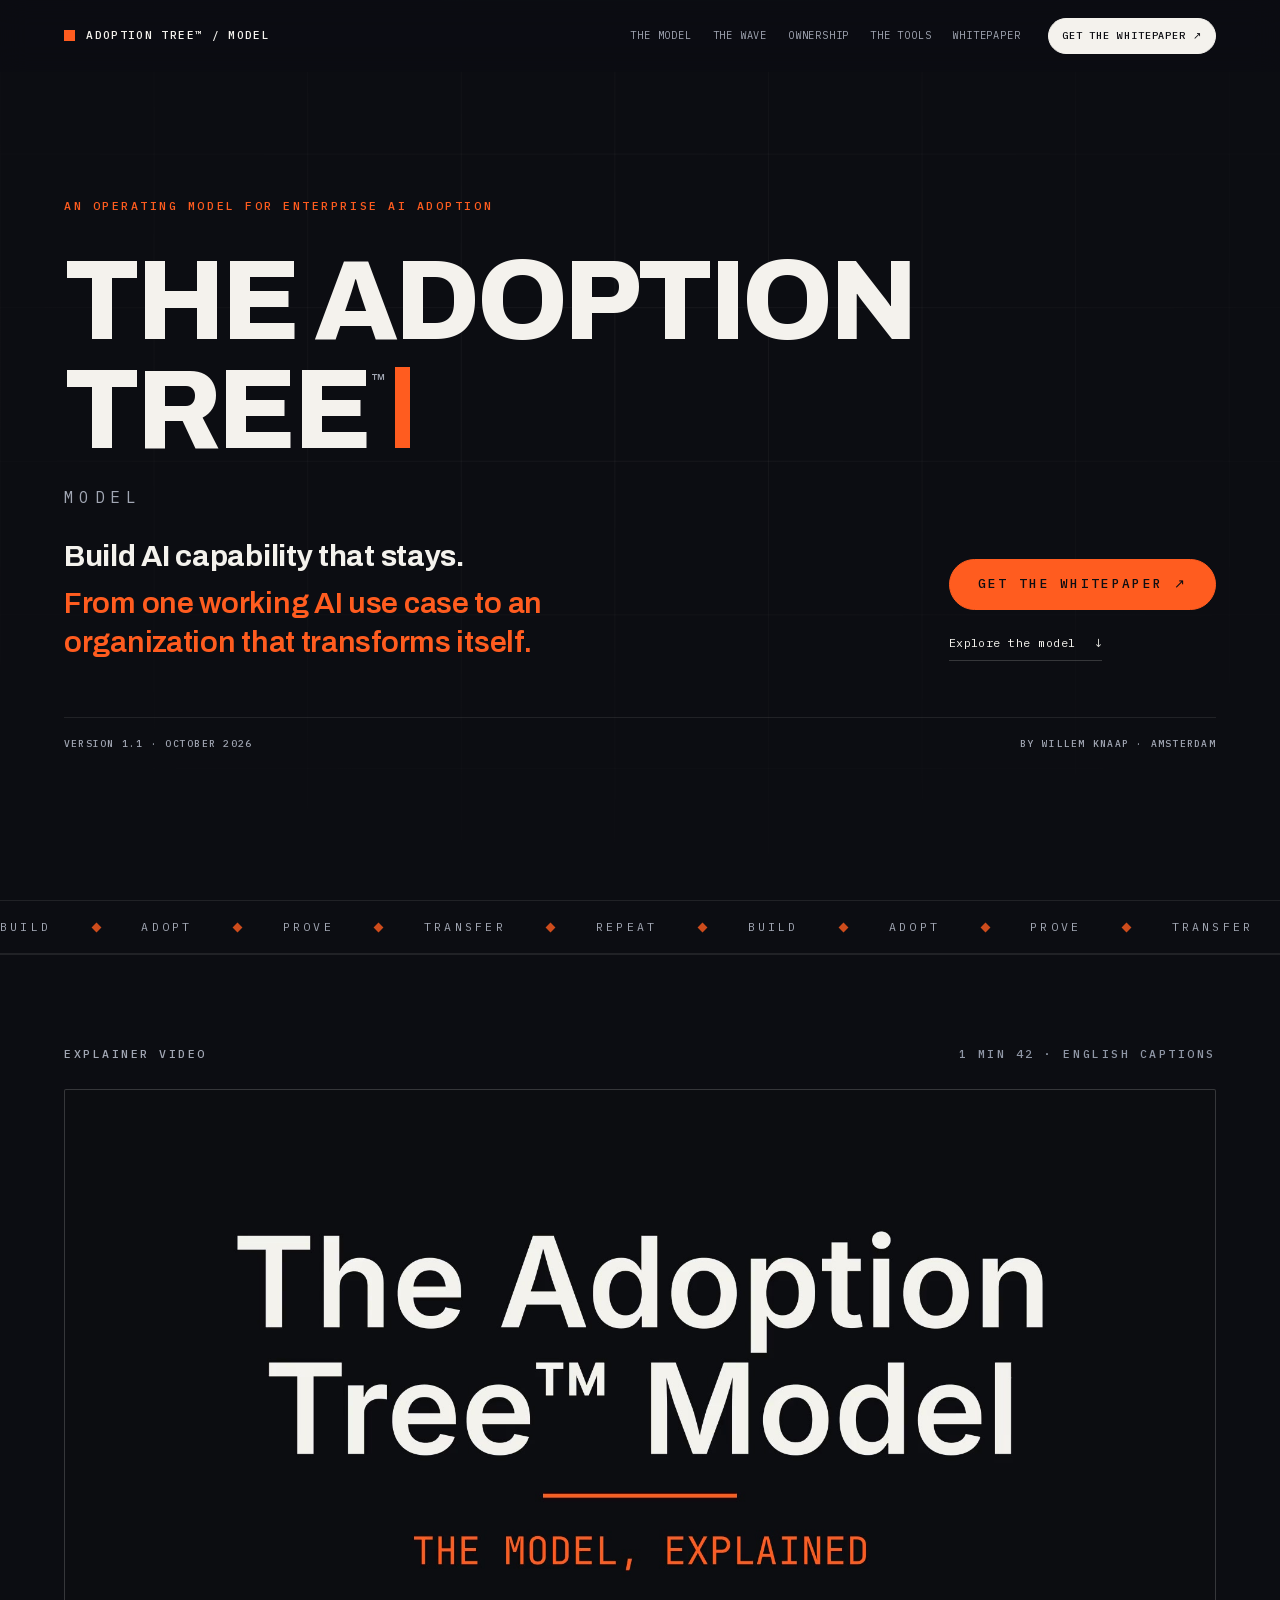
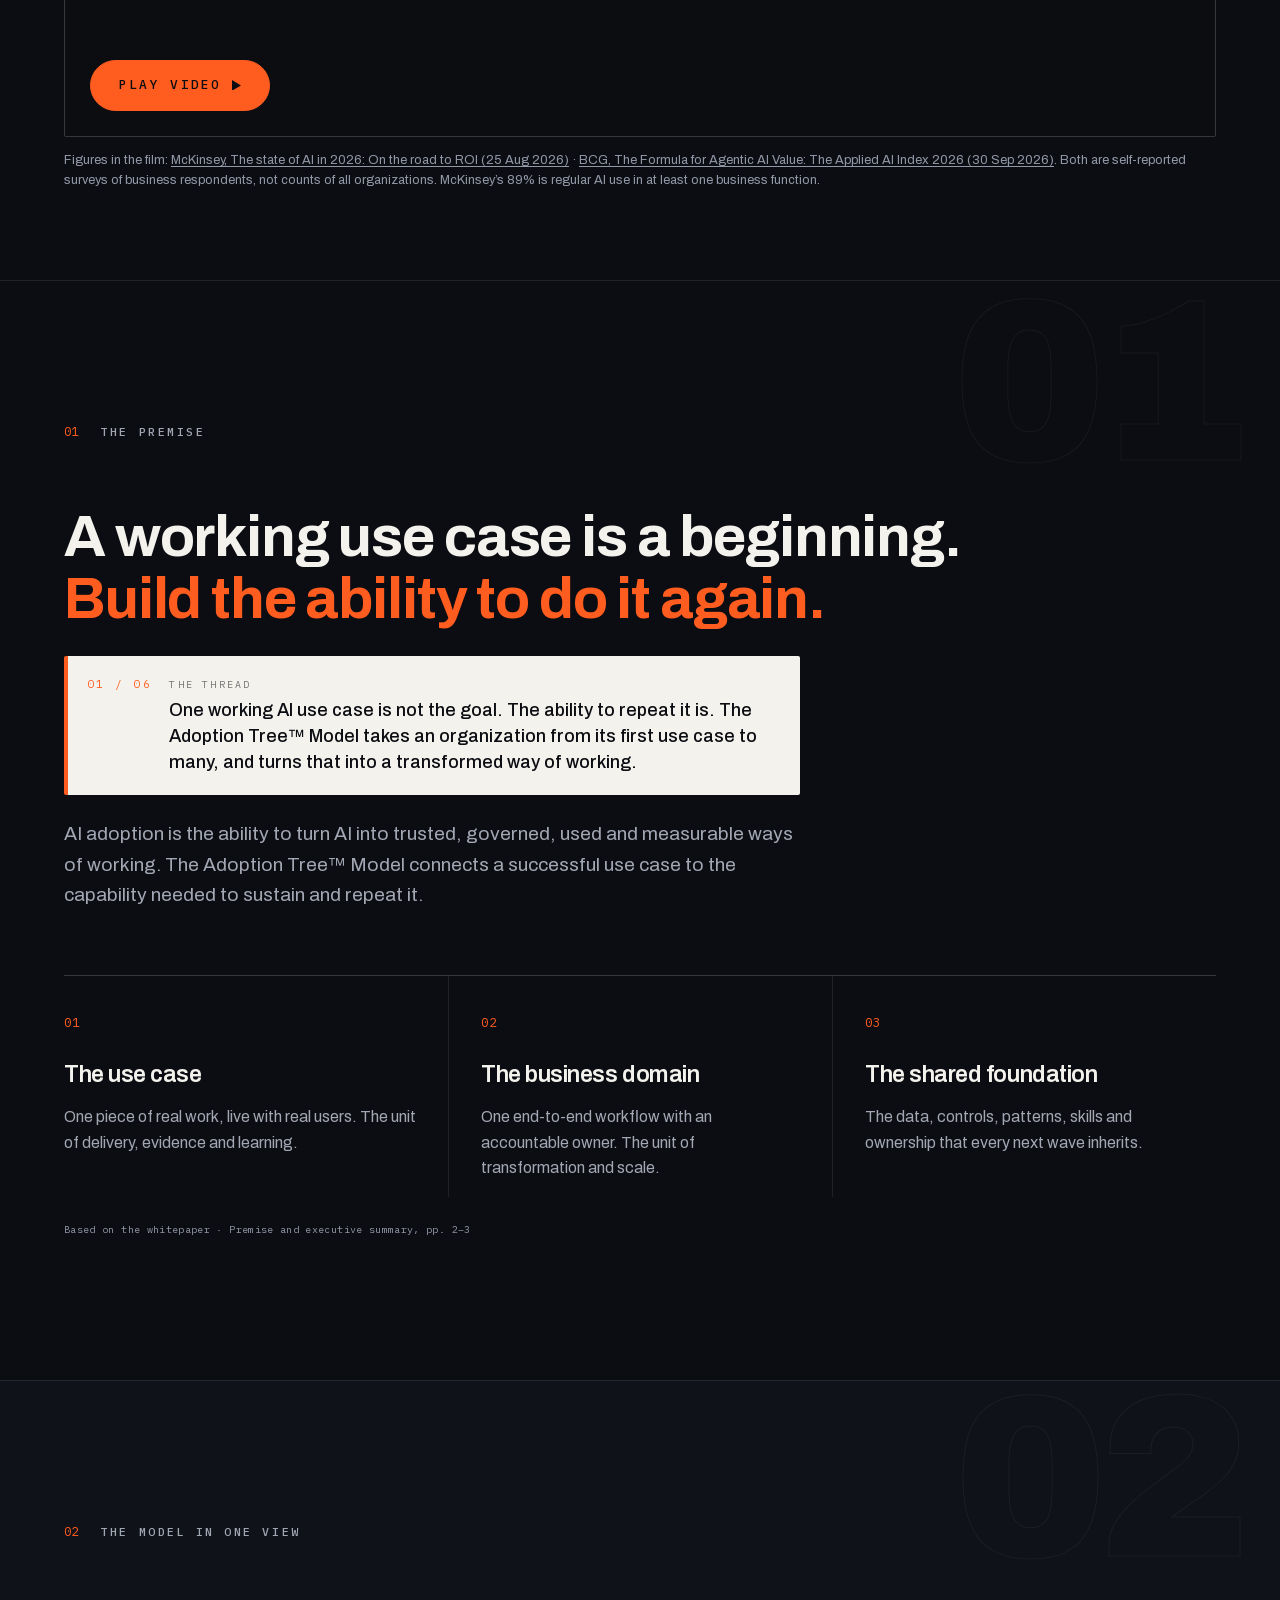
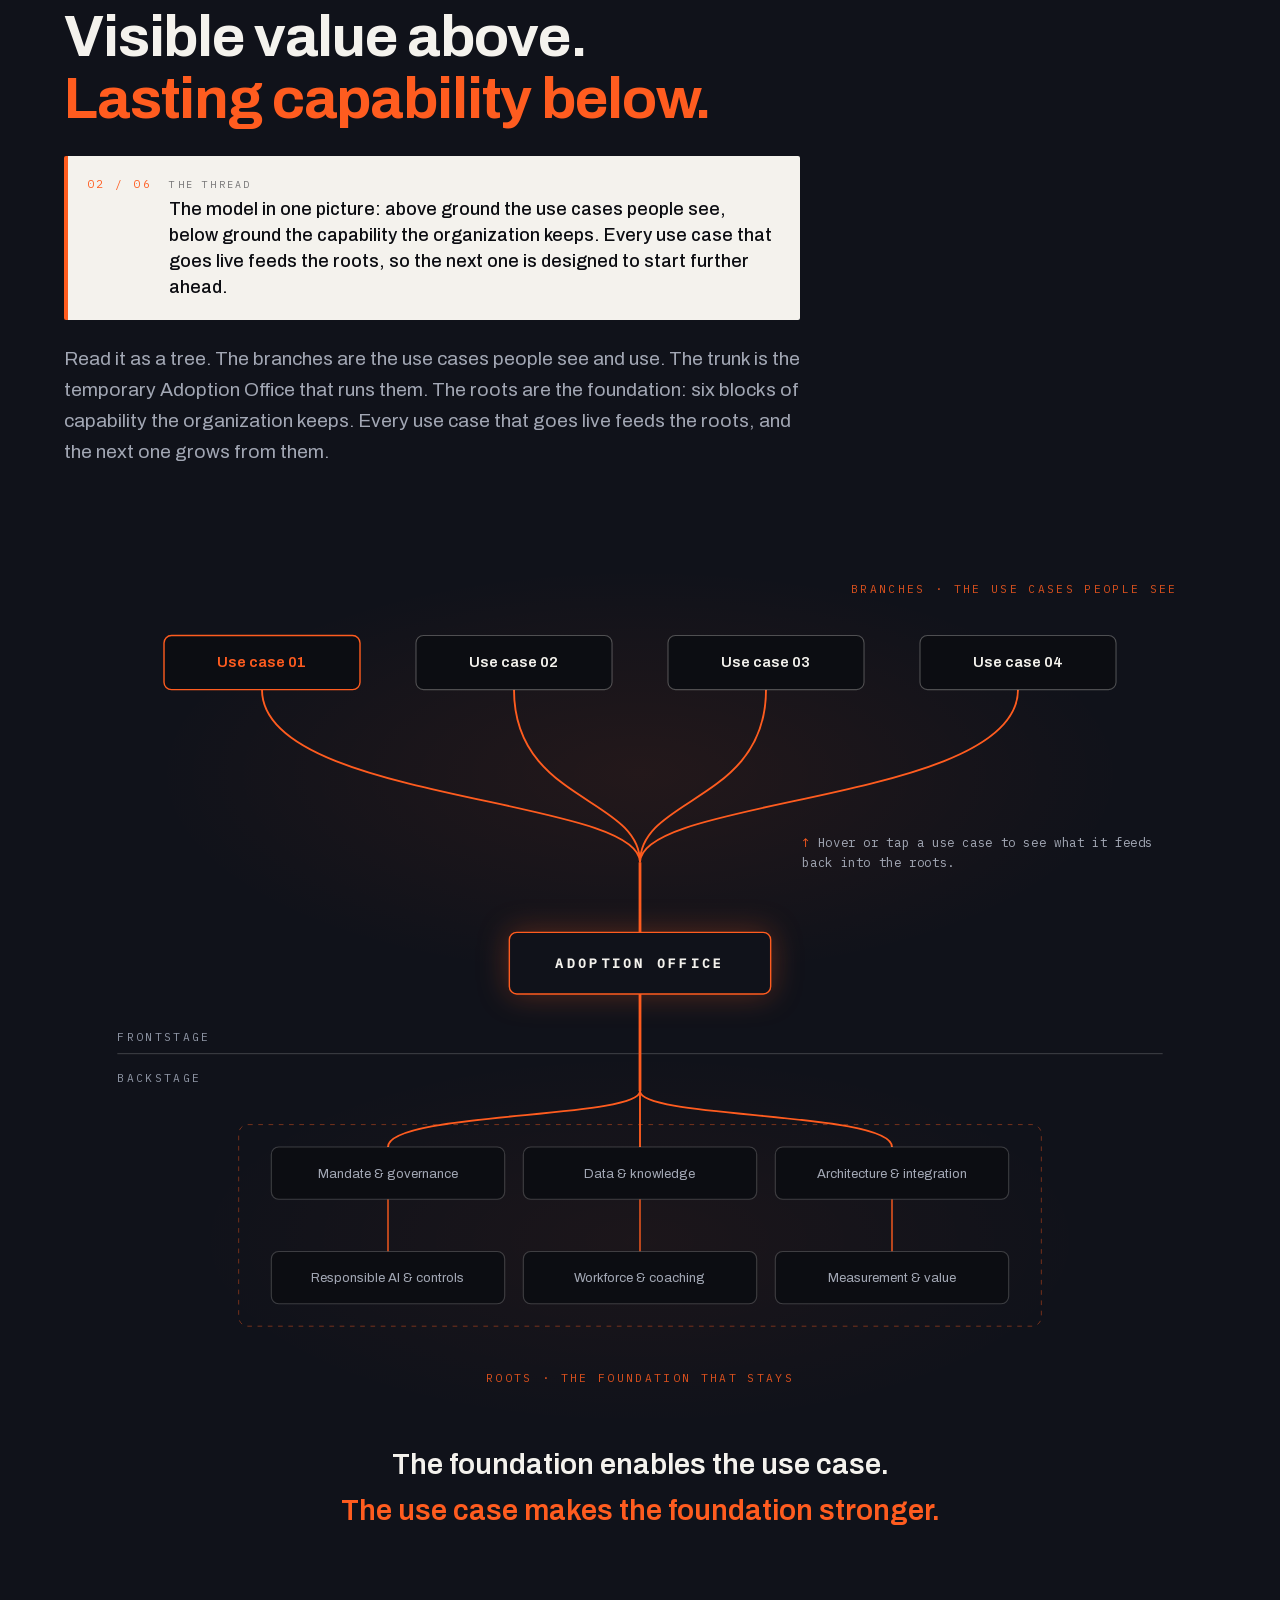
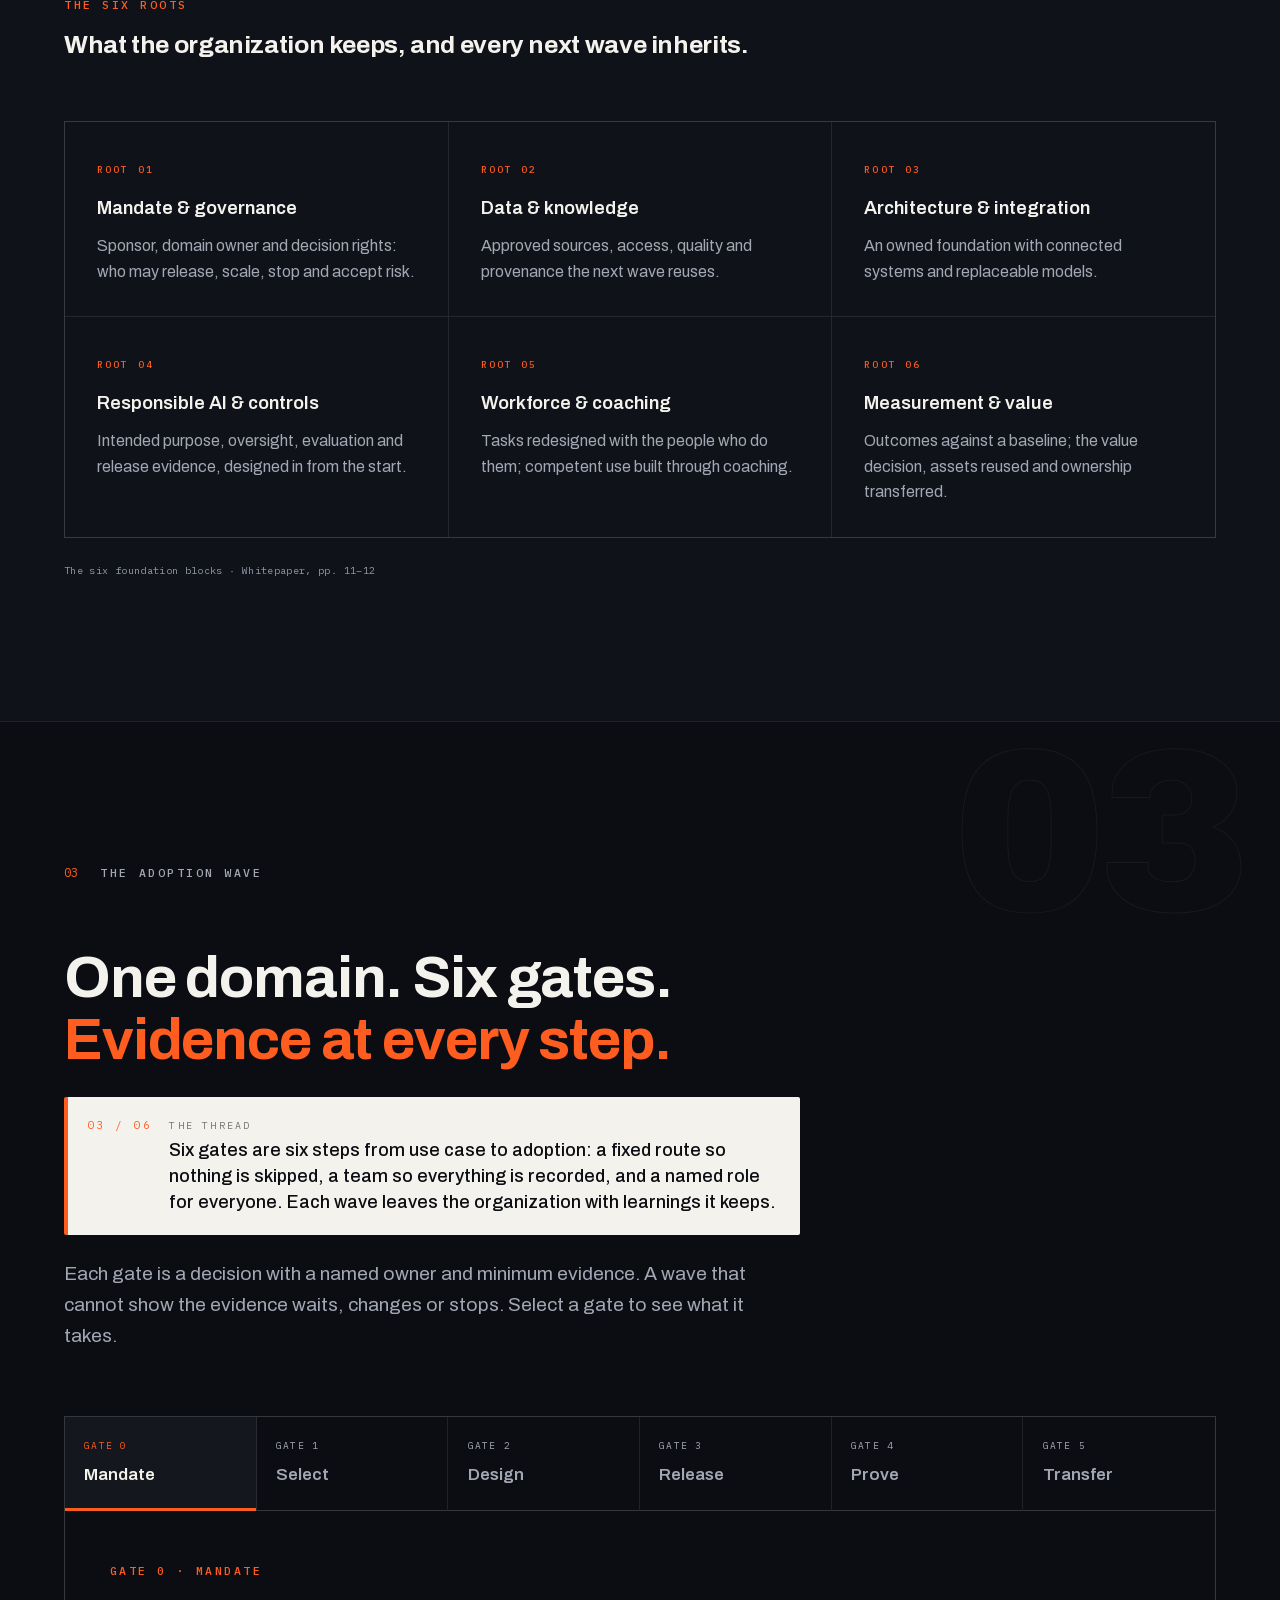
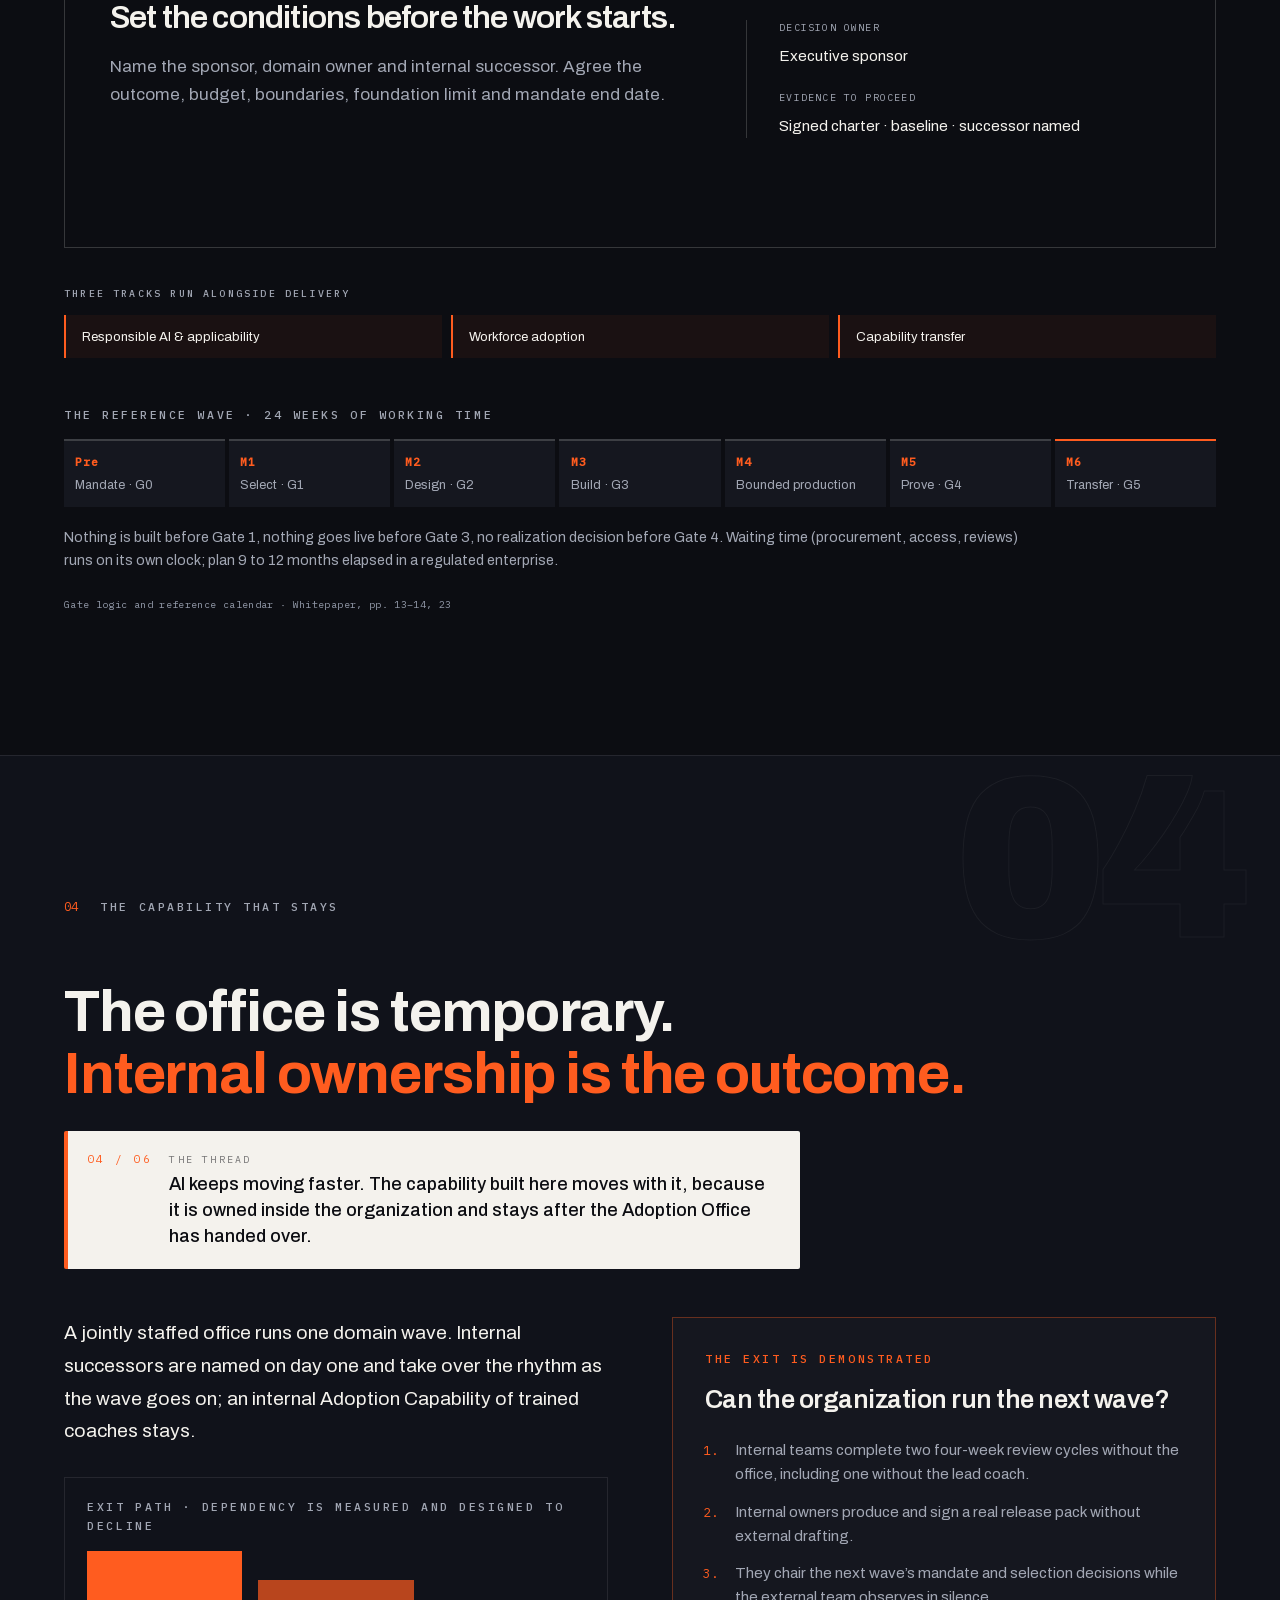
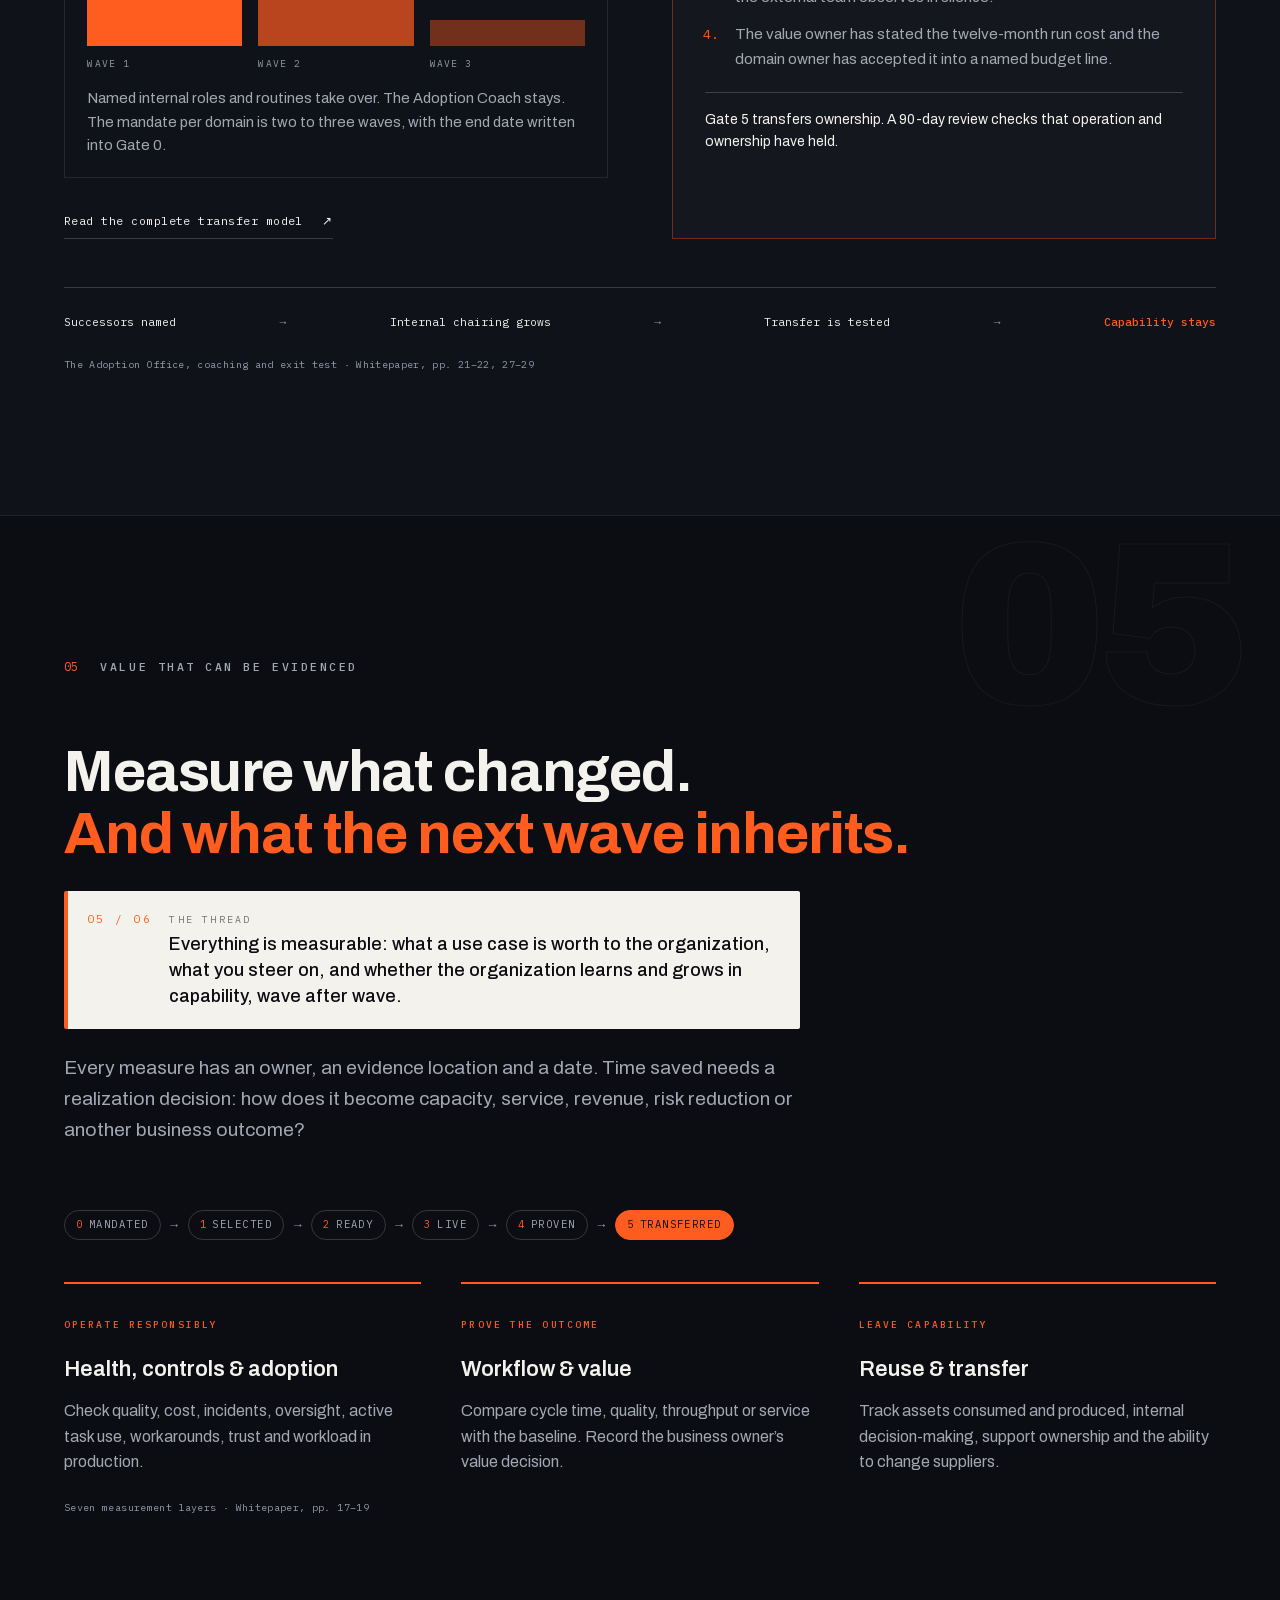
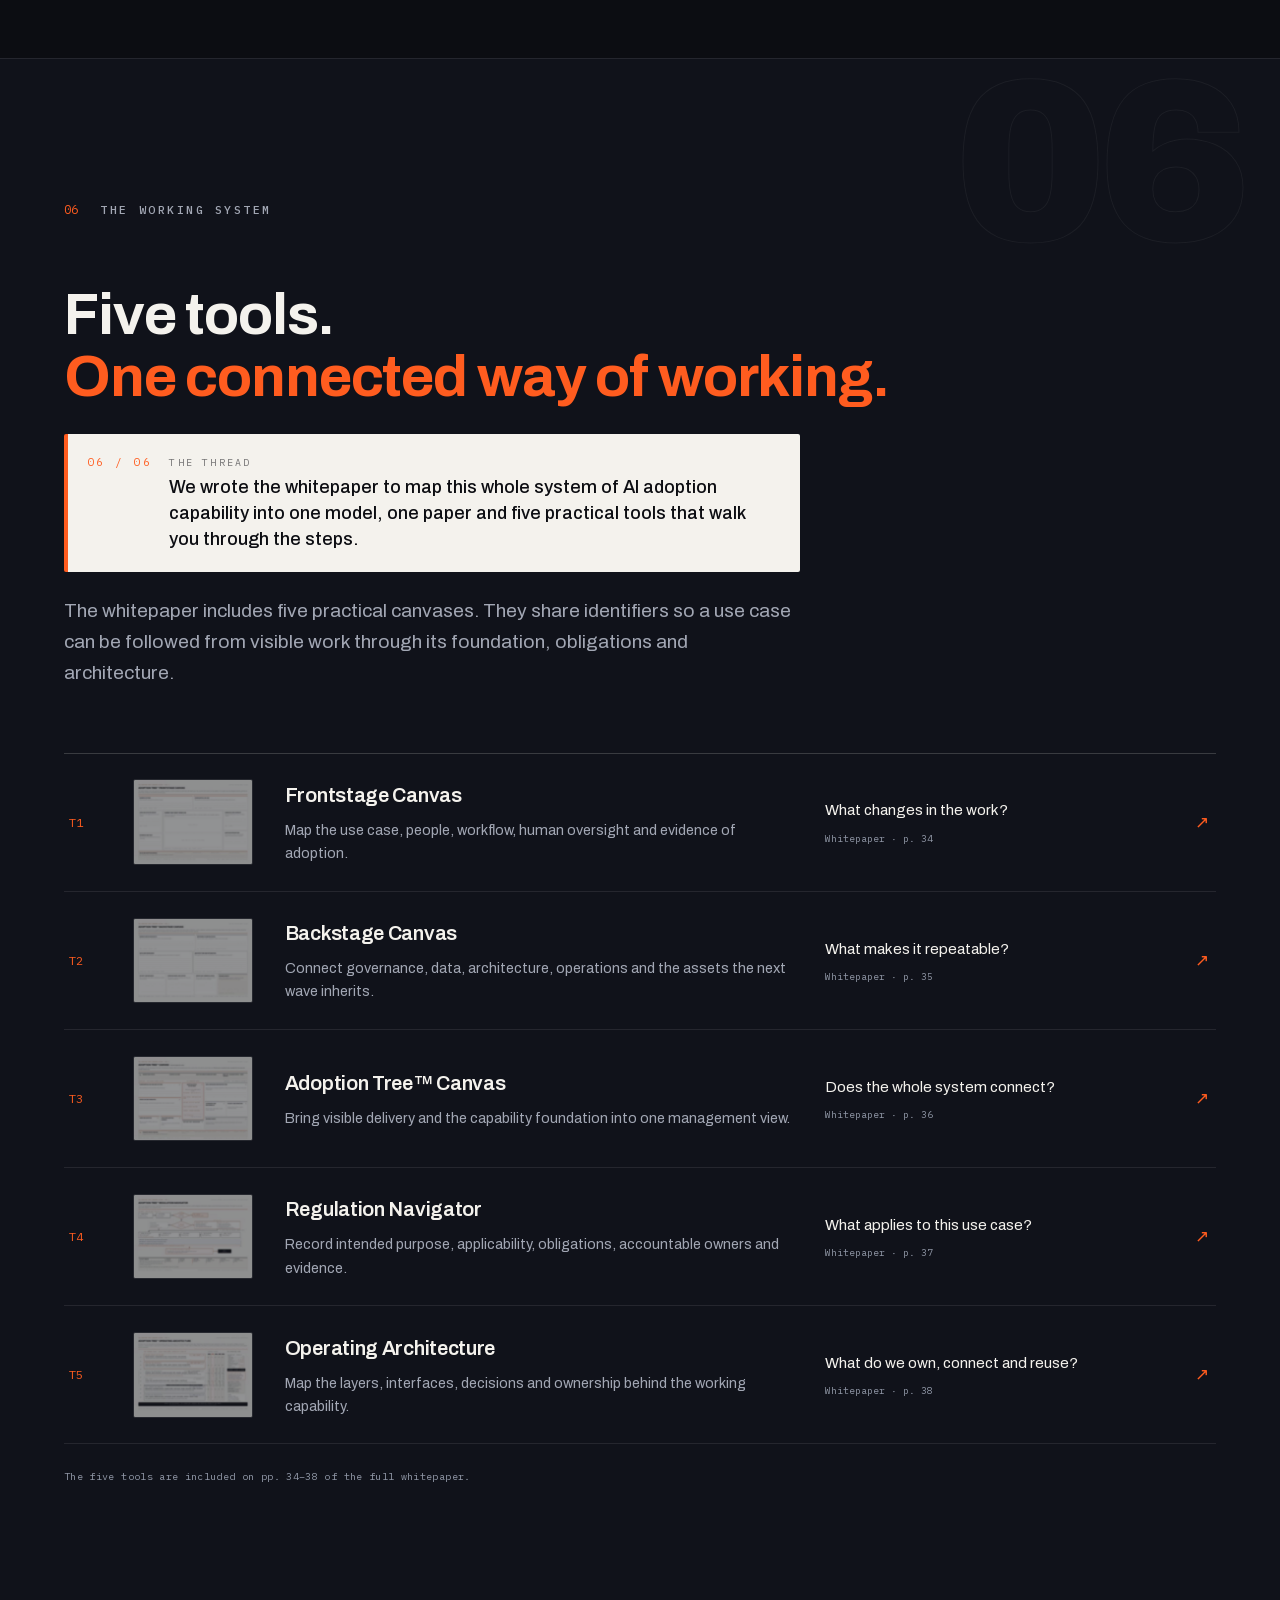
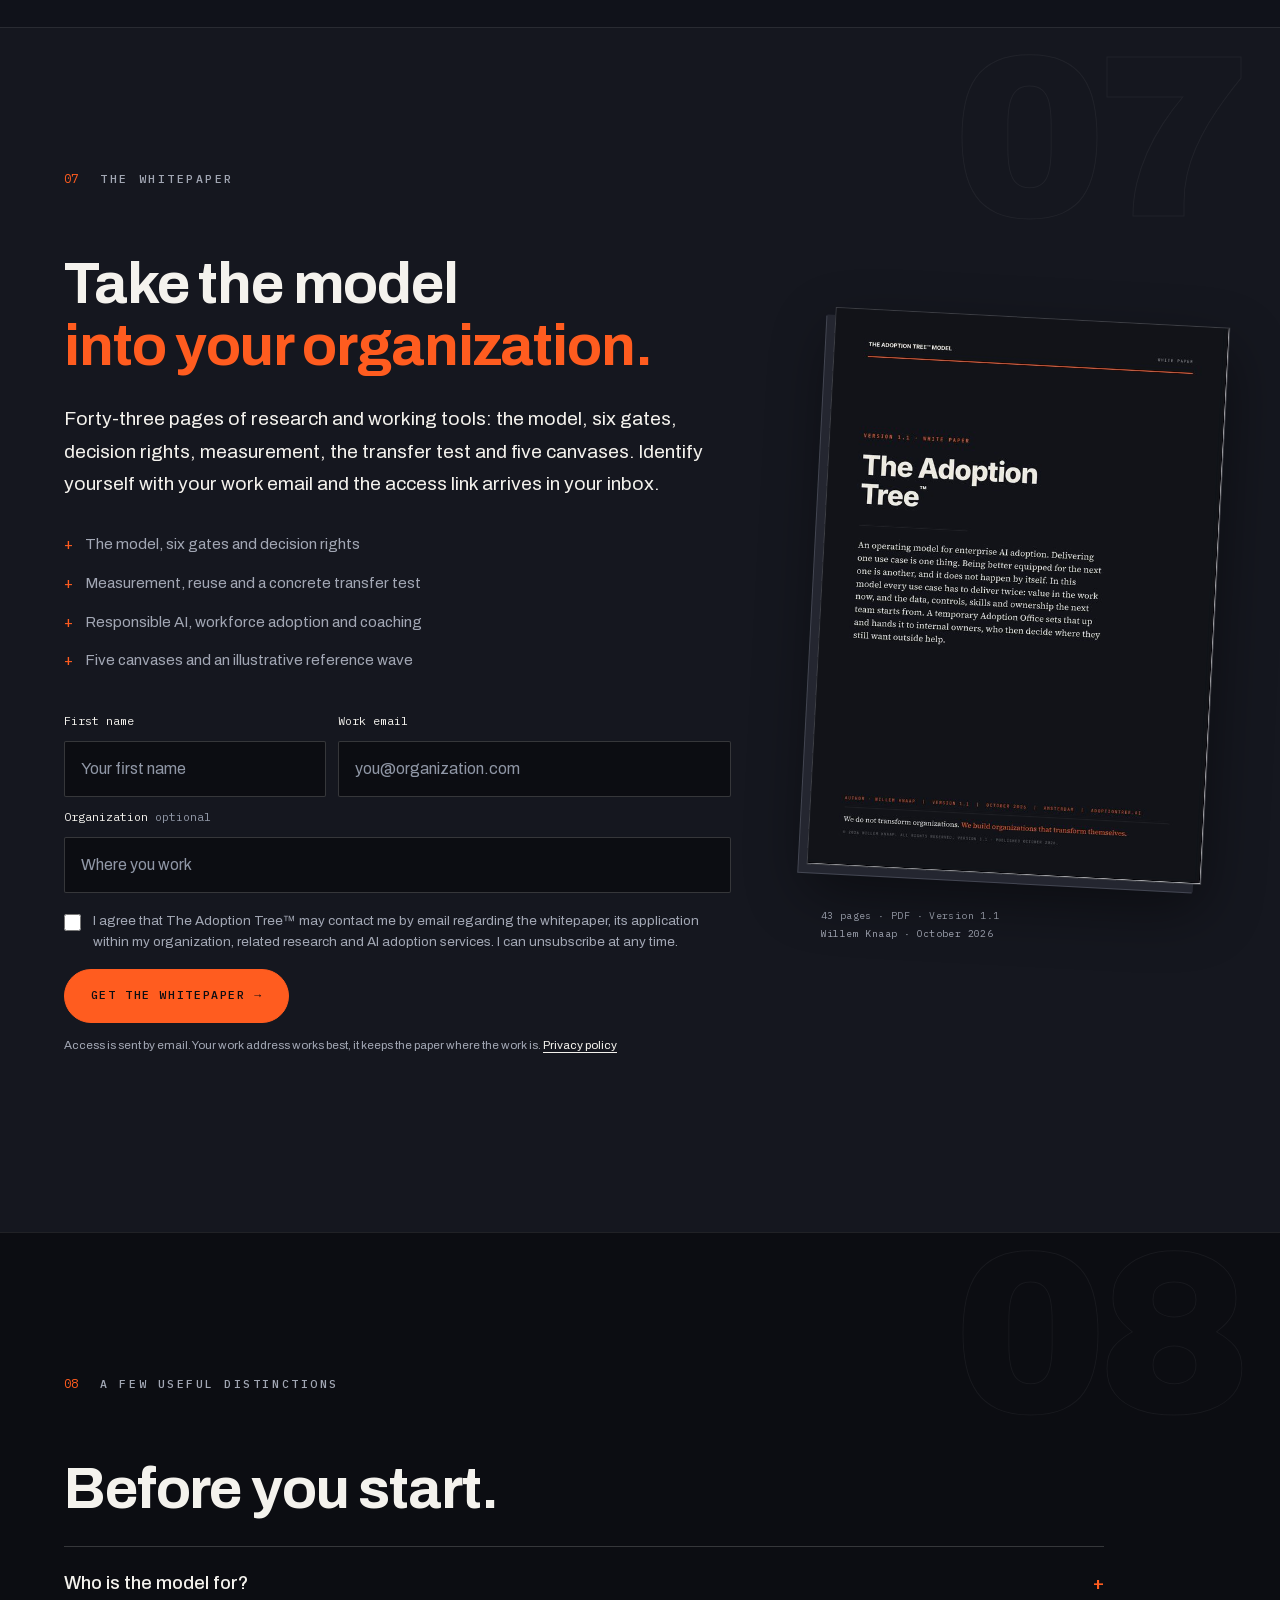
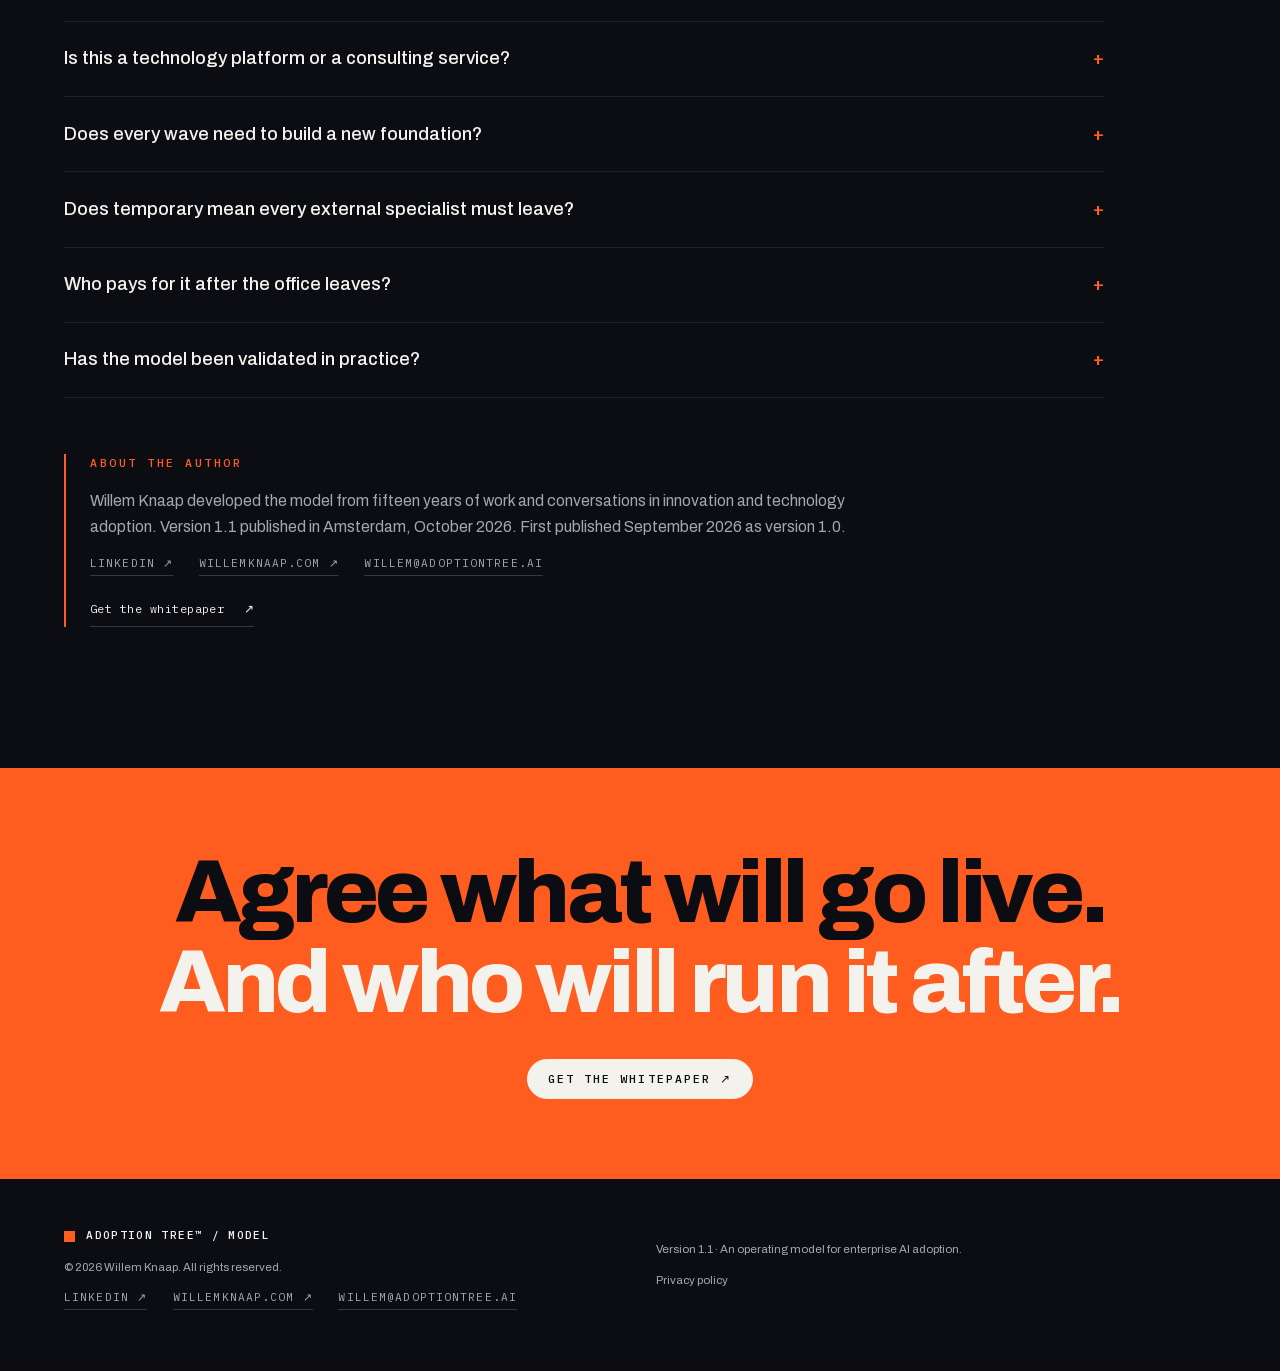
==== commit 58716197: "Film says what the sources say; whitepaper is one word everywhere The explainer no longer says that " ====
--- a/docs/index.html
+++ b/docs/index.html
@@ -3,10 +3,10 @@
 <head>
 <meta charset="UTF-8"><meta name="viewport" content="width=device-width, initial-scale=1">
 <title>The Adoption Tree™ Model · Build AI capability that stays</title>
-<meta name="description" content="Turn AI use cases into repeatable organizational capability. Explore the Adoption Tree™ Model, its six decision gates and five practical tools. Download the white paper.">
+<meta name="description" content="Turn AI use cases into repeatable organizational capability. Explore the Adoption Tree™ Model, its six decision gates and five practical tools. Download the whitepaper.">
 <meta name="theme-color" content="#0C0D12">
 <meta property="og:title" content="The Adoption Tree™ Model">
-<meta property="og:description" content="The foundation enables the use case. The use case makes the foundation stronger. Explore the model and get the white paper.">
+<meta property="og:description" content="The foundation enables the use case. The use case makes the foundation stronger. Explore the model and get the whitepaper.">
 <meta property="og:type" content="website">
 <meta property="og:url" content="https://adoptiontree.ai/">
 <meta property="og:image" content="https://adoptiontree.ai/assets/video/adoption-tree-model-explainer-poster.jpg"><meta property="og:image:width" content="1920"><meta property="og:image:height" content="1080"><meta property="og:image:alt" content="The Adoption Tree™ Model: the model, explained"><meta name="twitter:card" content="summary_large_image">
@@ -20,7 +20,7 @@
 <div class="progress" id="progressBar" aria-hidden="true"></div>
 <header class="nav" id="nav">
 <a class="nav__brand" href="#top" aria-label="Adoption Tree™ Model home"><span class="nav__mark"></span><span class="nav__name">Adoption Tree™<span class="nav__model"> / Model</span></span></a>
-<nav class="nav__links" id="navLinks" aria-label="Main navigation"><a href="#tree">The model</a><a href="#wave">The wave</a><a href="#ownership">Ownership</a><a href="#tools">The tools</a><a href="#whitepaper">White paper</a></nav>
+<nav class="nav__links" id="navLinks" aria-label="Main navigation"><a href="#tree">The model</a><a href="#wave">The wave</a><a href="#ownership">Ownership</a><a href="#tools">The tools</a><a href="#whitepaper">Whitepaper</a></nav>
 <a class="btn btn--solid nav__cta" href="#whitepaper">Get the whitepaper <span aria-hidden="true">↗</span></a>
 <button class="nav__burger" id="burger" aria-label="Open menu" aria-controls="navLinks" aria-expanded="false"><span></span><span></span></button>
 </header>
@@ -43,9 +43,9 @@
 <div class="section__head reveal"><h2 class="label" id="explainer-label">Explainer video</h2><span class="label label--dim video__meta">1 min 42 · English captions</span></div>
 <div class="video reveal">
 <video id="explainerVideo" controls playsinline preload="none" width="1920" height="1080" poster="assets/video/adoption-tree-model-explainer-poster.jpg" aria-labelledby="explainer-label">
-<source src="assets/video/adoption-tree-model-explainer.mp4" type="video/mp4">
-<track kind="captions" src="assets/video/adoption-tree-model-explainer-captions.vtt" srclang="en" label="English" default>
-<p>Your browser cannot play this video. <a href="assets/video/adoption-tree-model-explainer.mp4">Download the explainer video</a>.</p>
+<source src="assets/video/adoption-tree-model-explainer.mp4?v=3" type="video/mp4">
+<track kind="captions" src="assets/video/adoption-tree-model-explainer-captions.vtt?v=3" srclang="en" label="English" default>
+<p>Your browser cannot play this video. <a href="assets/video/adoption-tree-model-explainer.mp4?v=3">Download the explainer video</a>.</p>
 </video>
 <button class="video__play" id="explainerPlay" type="button" hidden><span class="btn btn--orange"><span class="video__play-text">Play video</span> <svg class="video__play-icon" aria-hidden="true" focusable="false" viewBox="0 0 10 12" width="10" height="12"><path d="M0 0l10 6-10 6z" fill="currentColor"/></svg></span></button>
 </div>
@@ -59,7 +59,7 @@
 <article><span class="unit__number">02</span><h3>The business domain</h3><p>One end-to-end workflow with an accountable owner. The unit of transformation and scale.</p></article>
 <article><span class="unit__number">03</span><h3>The shared foundation</h3><p>The data, controls, patterns, skills and ownership that every next wave inherits.</p></article>
 </div>
-<p class="source-note">Based on the white paper · Premise and executive summary, pp. 2–3</p>
+<p class="source-note">Based on the whitepaper · Premise and executive summary, pp. 2–3</p>
 </section>
 
 <section class="section section--tinted section--tree" id="tree" data-num="02">
@@ -180,7 +180,7 @@
 <p class="tree__caption reveal">The foundation enables the use case.<br><span class="accent">The use case makes the foundation stronger.</span></p>
 <div class="roots-head reveal"><span class="label label--orange">The six roots</span><h3>What the organization keeps, and every next wave inherits.</h3></div>
 <div class="foundation-grid reveal"><article><span class="label label--orange">Root 01</span><h3>Mandate & governance</h3><p>Sponsor, domain owner and decision rights: who may release, scale, stop and accept risk.</p></article><article><span class="label label--orange">Root 02</span><h3>Data & knowledge</h3><p>Approved sources, access, quality and provenance the next wave reuses.</p></article><article><span class="label label--orange">Root 03</span><h3>Architecture & integration</h3><p>An owned foundation with connected systems and replaceable models.</p></article><article><span class="label label--orange">Root 04</span><h3>Responsible AI & controls</h3><p>Intended purpose, oversight, evaluation and release evidence, designed in from the start.</p></article><article><span class="label label--orange">Root 05</span><h3>Workforce & coaching</h3><p>Tasks redesigned with the people who do them; competent use built through coaching.</p></article><article><span class="label label--orange">Root 06</span><h3>Measurement & value</h3><p>Outcomes against a baseline; the value decision, assets reused and ownership transferred.</p></article></div>
-<p class="source-note">The six foundation blocks · White paper, pp. 11–12</p>
+<p class="source-note">The six foundation blocks · Whitepaper, pp. 11–12</p>
 </section>
 
 <section class="section" id="wave" data-num="03">
@@ -191,7 +191,7 @@
 </div>
 <div class="parallel-tracks reveal"><p class="label">Three tracks run alongside delivery</p><div><span>Responsible AI & applicability</span><span>Workforce adoption</span><span>Capability transfer</span></div></div>
 <div class="calendar reveal" aria-label="The reference wave: six four-week blocks of working time"><span class="calendar__title label">The reference wave · 24 weeks of working time</span><ol class="calendar__blocks"><li><b>Pre</b><span>Mandate · G0</span></li><li><b>M1</b><span>Select · G1</span></li><li><b>M2</b><span>Design · G2</span></li><li><b>M3</b><span>Build · G3</span></li><li><b>M4</b><span>Bounded production</span></li><li><b>M5</b><span>Prove · G4</span></li><li class="is-last"><b>M6</b><span>Transfer · G5</span></li></ol><p class="planning-note">Nothing is built before Gate 1, nothing goes live before Gate 3, no realization decision before Gate 4. Waiting time (procurement, access, reviews) runs on its own clock; plan 9 to 12 months elapsed in a regulated enterprise.</p></div>
-<p class="source-note">Gate logic and reference calendar · White paper, pp. 13–14, 23</p>
+<p class="source-note">Gate logic and reference calendar · Whitepaper, pp. 13–14, 23</p>
 </section>
 
 <section class="section section--tinted" id="ownership" data-num="04">
@@ -201,40 +201,40 @@
 <div class="transfer-card reveal"><p class="label label--orange">The exit is demonstrated</p><h3>Can the organization run the next wave?</h3><ol><li>Internal teams complete two four-week review cycles without the office, including one without the lead coach.</li><li>Internal owners produce and sign a real release pack without external drafting.</li><li>They chair the next wave’s mandate and selection decisions while the external team observes in silence.</li><li>The value owner has stated the twelve-month run cost and the domain owner has accepted it into a named budget line.</li></ol><p class="transfer-card__foot">Gate 5 transfers ownership. A 90-day review checks that operation and ownership have held.</p></div>
 </div>
 <div class="ownership-rail reveal"><span>Successors named</span><i aria-hidden="true">→</i><span>Internal chairing grows</span><i aria-hidden="true">→</i><span>Transfer is tested</span><i aria-hidden="true">→</i><strong>Capability stays</strong></div>
-<p class="source-note">The Adoption Office, coaching and exit test · White paper, pp. 21–22, 27–29</p>
+<p class="source-note">The Adoption Office, coaching and exit test · Whitepaper, pp. 21–22, 27–29</p>
 </section>
 
 <section class="section" id="evidence" data-num="05">
 <div class="section__head reveal"><span class="section__num">05</span><span class="label">Value that can be evidenced</span></div><h2 class="section__title reveal">Measure what changed.<br><span class="accent">And what the next wave inherits.</span></h2><div class="thread reveal"><span class="thread__index">05 / 06</span><span class="thread__label">The thread</span><p>Everything is measurable: what a use case is worth to the organization, what you steer on, and whether the organization learns and grows in capability, wave after wave.</p></div><p class="section__sub reveal">Every measure has an owner, an evidence location and a date. Time saved needs a realization decision: how does it become capacity, service, revenue, risk reduction or another business outcome?</p>
 <div class="evstates reveal" aria-label="Wave evidence states"><span class="evstate"><em>0</em>Mandated</span><i>→</i><span class="evstate"><em>1</em>Selected</span><i>→</i><span class="evstate"><em>2</em>Ready</span><i>→</i><span class="evstate"><em>3</em>Live</span><i>→</i><span class="evstate"><em>4</em>Proven</span><i>→</i><span class="evstate evstate--final"><em>5</em>Transferred</span></div>
 <div class="evidence-grid reveal"><article><span class="label label--orange">Operate responsibly</span><h3>Health, controls & adoption</h3><p>Check quality, cost, incidents, oversight, active task use, workarounds, trust and workload in production.</p></article><article><span class="label label--orange">Prove the outcome</span><h3>Workflow & value</h3><p>Compare cycle time, quality, throughput or service with the baseline. Record the business owner’s value decision.</p></article><article><span class="label label--orange">Leave capability</span><h3>Reuse & transfer</h3><p>Track assets consumed and produced, internal decision-making, support ownership and the ability to change suppliers.</p></article></div>
-<p class="source-note">Seven measurement layers · White paper, pp. 17–19</p>
+<p class="source-note">Seven measurement layers · Whitepaper, pp. 17–19</p>
 </section>
 
 <section class="section section--tinted" id="tools" data-num="06">
-<div class="section__head reveal"><span class="section__num">06</span><span class="label">The working system</span></div><h2 class="section__title reveal">Five tools.<br><span class="accent">One connected way of working.</span></h2><div class="thread reveal"><span class="thread__index">06 / 06</span><span class="thread__label">The thread</span><p>We wrote the white paper to map this whole system of AI adoption capability into one model, one paper and five practical tools that walk you through the steps.</p></div><p class="section__sub reveal">The white paper includes five practical canvases. They share identifiers so a use case can be followed from visible work through its foundation, obligations and architecture.</p>
-<div class="tool-list reveal"><a class="tool-row" href="#whitepaper"><span class="tool-row__num">T1</span><img class="tool-row__thumb" src="assets/tools/t1.jpg" alt="" width="480" height="340" loading="lazy" decoding="async"><div><h3>Frontstage Canvas</h3><p>Map the use case, people, workflow, human oversight and evidence of adoption.</p></div><div class="tool-row__question">What changes in the work?<span>White paper · p. 34</span></div><span class="tool-row__arrow" aria-hidden="true">↗</span></a><a class="tool-row" href="#whitepaper"><span class="tool-row__num">T2</span><img class="tool-row__thumb" src="assets/tools/t2.jpg" alt="" width="480" height="340" loading="lazy" decoding="async"><div><h3>Backstage Canvas</h3><p>Connect governance, data, architecture, operations and the assets the next wave inherits.</p></div><div class="tool-row__question">What makes it repeatable?<span>White paper · p. 35</span></div><span class="tool-row__arrow" aria-hidden="true">↗</span></a><a class="tool-row" href="#whitepaper"><span class="tool-row__num">T3</span><img class="tool-row__thumb" src="assets/tools/t3.jpg" alt="" width="480" height="340" loading="lazy" decoding="async"><div><h3>Adoption Tree™ Canvas</h3><p>Bring visible delivery and the capability foundation into one management view.</p></div><div class="tool-row__question">Does the whole system connect?<span>White paper · p. 36</span></div><span class="tool-row__arrow" aria-hidden="true">↗</span></a><a class="tool-row" href="#whitepaper"><span class="tool-row__num">T4</span><img class="tool-row__thumb" src="assets/tools/t4.jpg" alt="" width="480" height="340" loading="lazy" decoding="async"><div><h3>Regulation Navigator</h3><p>Record intended purpose, applicability, obligations, accountable owners and evidence.</p></div><div class="tool-row__question">What applies to this use case?<span>White paper · p. 37</span></div><span class="tool-row__arrow" aria-hidden="true">↗</span></a><a class="tool-row" href="#whitepaper"><span class="tool-row__num">T5</span><img class="tool-row__thumb" src="assets/tools/t5.jpg" alt="" width="480" height="340" loading="lazy" decoding="async"><div><h3>Operating Architecture</h3><p>Map the layers, interfaces, decisions and ownership behind the working capability.</p></div><div class="tool-row__question">What do we own, connect and reuse?<span>White paper · p. 38</span></div><span class="tool-row__arrow" aria-hidden="true">↗</span></a></div>
-<p class="source-note">The five tools are included on pp. 34–38 of the full white paper.</p>
+<div class="section__head reveal"><span class="section__num">06</span><span class="label">The working system</span></div><h2 class="section__title reveal">Five tools.<br><span class="accent">One connected way of working.</span></h2><div class="thread reveal"><span class="thread__index">06 / 06</span><span class="thread__label">The thread</span><p>We wrote the whitepaper to map this whole system of AI adoption capability into one model, one paper and five practical tools that walk you through the steps.</p></div><p class="section__sub reveal">The whitepaper includes five practical canvases. They share identifiers so a use case can be followed from visible work through its foundation, obligations and architecture.</p>
+<div class="tool-list reveal"><a class="tool-row" href="#whitepaper"><span class="tool-row__num">T1</span><img class="tool-row__thumb" src="assets/tools/t1.jpg" alt="" width="480" height="340" loading="lazy" decoding="async"><div><h3>Frontstage Canvas</h3><p>Map the use case, people, workflow, human oversight and evidence of adoption.</p></div><div class="tool-row__question">What changes in the work?<span>Whitepaper · p. 34</span></div><span class="tool-row__arrow" aria-hidden="true">↗</span></a><a class="tool-row" href="#whitepaper"><span class="tool-row__num">T2</span><img class="tool-row__thumb" src="assets/tools/t2.jpg" alt="" width="480" height="340" loading="lazy" decoding="async"><div><h3>Backstage Canvas</h3><p>Connect governance, data, architecture, operations and the assets the next wave inherits.</p></div><div class="tool-row__question">What makes it repeatable?<span>Whitepaper · p. 35</span></div><span class="tool-row__arrow" aria-hidden="true">↗</span></a><a class="tool-row" href="#whitepaper"><span class="tool-row__num">T3</span><img class="tool-row__thumb" src="assets/tools/t3.jpg" alt="" width="480" height="340" loading="lazy" decoding="async"><div><h3>Adoption Tree™ Canvas</h3><p>Bring visible delivery and the capability foundation into one management view.</p></div><div class="tool-row__question">Does the whole system connect?<span>Whitepaper · p. 36</span></div><span class="tool-row__arrow" aria-hidden="true">↗</span></a><a class="tool-row" href="#whitepaper"><span class="tool-row__num">T4</span><img class="tool-row__thumb" src="assets/tools/t4.jpg" alt="" width="480" height="340" loading="lazy" decoding="async"><div><h3>Regulation Navigator</h3><p>Record intended purpose, applicability, obligations, accountable owners and evidence.</p></div><div class="tool-row__question">What applies to this use case?<span>Whitepaper · p. 37</span></div><span class="tool-row__arrow" aria-hidden="true">↗</span></a><a class="tool-row" href="#whitepaper"><span class="tool-row__num">T5</span><img class="tool-row__thumb" src="assets/tools/t5.jpg" alt="" width="480" height="340" loading="lazy" decoding="async"><div><h3>Operating Architecture</h3><p>Map the layers, interfaces, decisions and ownership behind the working capability.</p></div><div class="tool-row__question">What do we own, connect and reuse?<span>Whitepaper · p. 38</span></div><span class="tool-row__arrow" aria-hidden="true">↗</span></a></div>
+<p class="source-note">The five tools are included on pp. 34–38 of the full whitepaper.</p>
 </section>
 
 <section class="section section--download" id="whitepaper" data-num="07">
 <div class="download-grid">
 <div class="reveal">
-<div class="section__head"><span class="section__num">07</span><span class="label">The white paper</span></div>
+<div class="section__head"><span class="section__num">07</span><span class="label">The whitepaper</span></div>
 <h2 class="section__title">Take the model<br><span class="accent">into your organization.</span></h2>
 <p class="body-lead">Forty-three pages of research and working tools: the model, six gates, decision rights, measurement, the transfer test and five canvases. Identify yourself with your work email and the access link arrives in your inbox.</p>
 <ul class="download-includes"><li>The model, six gates and decision rights</li><li>Measurement, reuse and a concrete transfer test</li><li>Responsible AI, workforce adoption and coaching</li><li>Five canvases and an illustrative reference wave</li></ul>
 <form id="whitepaperForm" class="download-form" action="https://khvblzrzvqdkjxckedbm.supabase.co/functions/v1/whitepaper" method="post"><div class="form-fields"><div class="form-field"><label for="first_name">First name</label><input id="first_name" name="first_name" type="text" autocomplete="given-name" placeholder="Your first name" maxlength="40" pattern="(?:(?:\p{L}\.){1,4}|\p{L}[\p{L}\p{M}'’\-]{0,23}\.?)(?: (?:(?:\p{L}\.){1,4}|\p{L}[\p{L}\p{M}'’\-]{0,23}\.?)){0,2}" title="Letters, spaces, apostrophes and hyphens; up to three words" required></div><div class="form-field"><label for="email">Work email</label><input id="email" name="email" type="email" autocomplete="email" inputmode="email" placeholder="you@organization.com" maxlength="254" required aria-describedby="email-note form-status"></div></div><div class="form-field form-field--wide"><label for="organization">Organization <span class="form-optional">optional</span></label><input id="organization" name="organization" type="text" autocomplete="organization" placeholder="Where you work" maxlength="80"></div><label class="form-consent"><input id="consent" name="consent" type="checkbox" value="true" required><span>I agree that The Adoption Tree™ may contact me by email regarding the whitepaper, its application within my organization, related research and AI adoption services. I can unsubscribe at any time.</span></label><input type="hidden" name="utm_source"><input type="hidden" name="utm_medium"><input type="hidden" name="utm_campaign"><input type="hidden" name="utm_content"><input type="hidden" name="utm_term"><input type="hidden" name="referrer"><input type="hidden" name="landing_url"><div class="form-trap" aria-hidden="true"><label for="company_website">Leave this field empty</label><input id="company_website" name="company_website" type="text" tabindex="-1" autocomplete="off"></div><div class="form-row form-row--submit"><button class="btn btn--orange" type="submit">Get the whitepaper <span aria-hidden="true">→</span></button></div><p id="email-note" class="form-note">Access is sent by email. Your work address works best, it keeps the paper where the work is. <a href="privacy.html">Privacy policy</a></p><noscript><p class="form-note">After you send this form you return to this page. Check your inbox: the access link arrives within a few minutes.</p></noscript><p id="form-status" class="form-status" role="status" aria-live="polite"></p></form>
 <div id="download-success" class="download-success" hidden tabindex="-1"><span class="label label--orange">Check your inbox</span><h3>We’ve sent you access to The Adoption Tree™ whitepaper.</h3><p>The link in the email is personal and valid for 7 days. Not there after a few minutes? Check your spam folder, or <button type="button" id="request-again" class="inline-button">request it again</button>.</p></div>
 </div>
-<figure class="book-preview reveal"><div class="book-preview__frame"><img src="assets/whitepaper-cover.jpg" width="650" height="919" loading="lazy" alt="Cover of The Adoption Tree™ Model white paper, version 1.1, by Willem Knaap"></div><figcaption><span>43 pages · PDF · Version 1.1</span><span>Willem Knaap · October 2026</span></figcaption></figure>
+<figure class="book-preview reveal"><div class="book-preview__frame"><img src="assets/whitepaper-cover.jpg" width="650" height="919" loading="lazy" alt="Cover of The Adoption Tree™ Model whitepaper, version 1.1, by Willem Knaap"></div><figcaption><span>43 pages · PDF · Version 1.1</span><span>Willem Knaap · October 2026</span></figcaption></figure>
 </div>
 </section>
 
 <section class="section" id="questions" data-num="08">
 <div class="section__head reveal"><span class="section__num">08</span><span class="label">A few useful distinctions</span></div><h2 class="section__title reveal">Before you start.</h2>
 <div class="faq reveal">
-<details><summary>Who is the model for?</summary><p>Enterprise sponsors, domain leaders, product and delivery teams, architects, control owners and workforce leaders who need AI to become a dependable way of working. The white paper is oriented toward the European enterprise context.</p></details>
+<details><summary>Who is the model for?</summary><p>Enterprise sponsors, domain leaders, product and delivery teams, architects, control owners and workforce leaders who need AI to become a dependable way of working. The whitepaper is oriented toward the European enterprise context.</p></details>
 <details><summary>Is this a technology platform or a consulting service?</summary><p>It is an operating model: a way to connect business ownership, production delivery, responsible operation and internal capability. Its tools can be used alongside your existing platforms and governance.</p></details>
 <details><summary>Does every wave need to build a new foundation?</summary><p>No. Each wave should inherit approved assets and leave useful additions behind. Readiness is assessed before Gate 0. If it is too weak, the first step is a readiness project or a smaller use case.</p></details>
 <details><summary>Does temporary mean every external specialist must leave?</summary><p>No. A chosen, priced and replaceable specialist can remain. What should decline is dependence on a particular external party to make decisions, challenge them, substitute a supplier or exit an arrangement.</p></details>
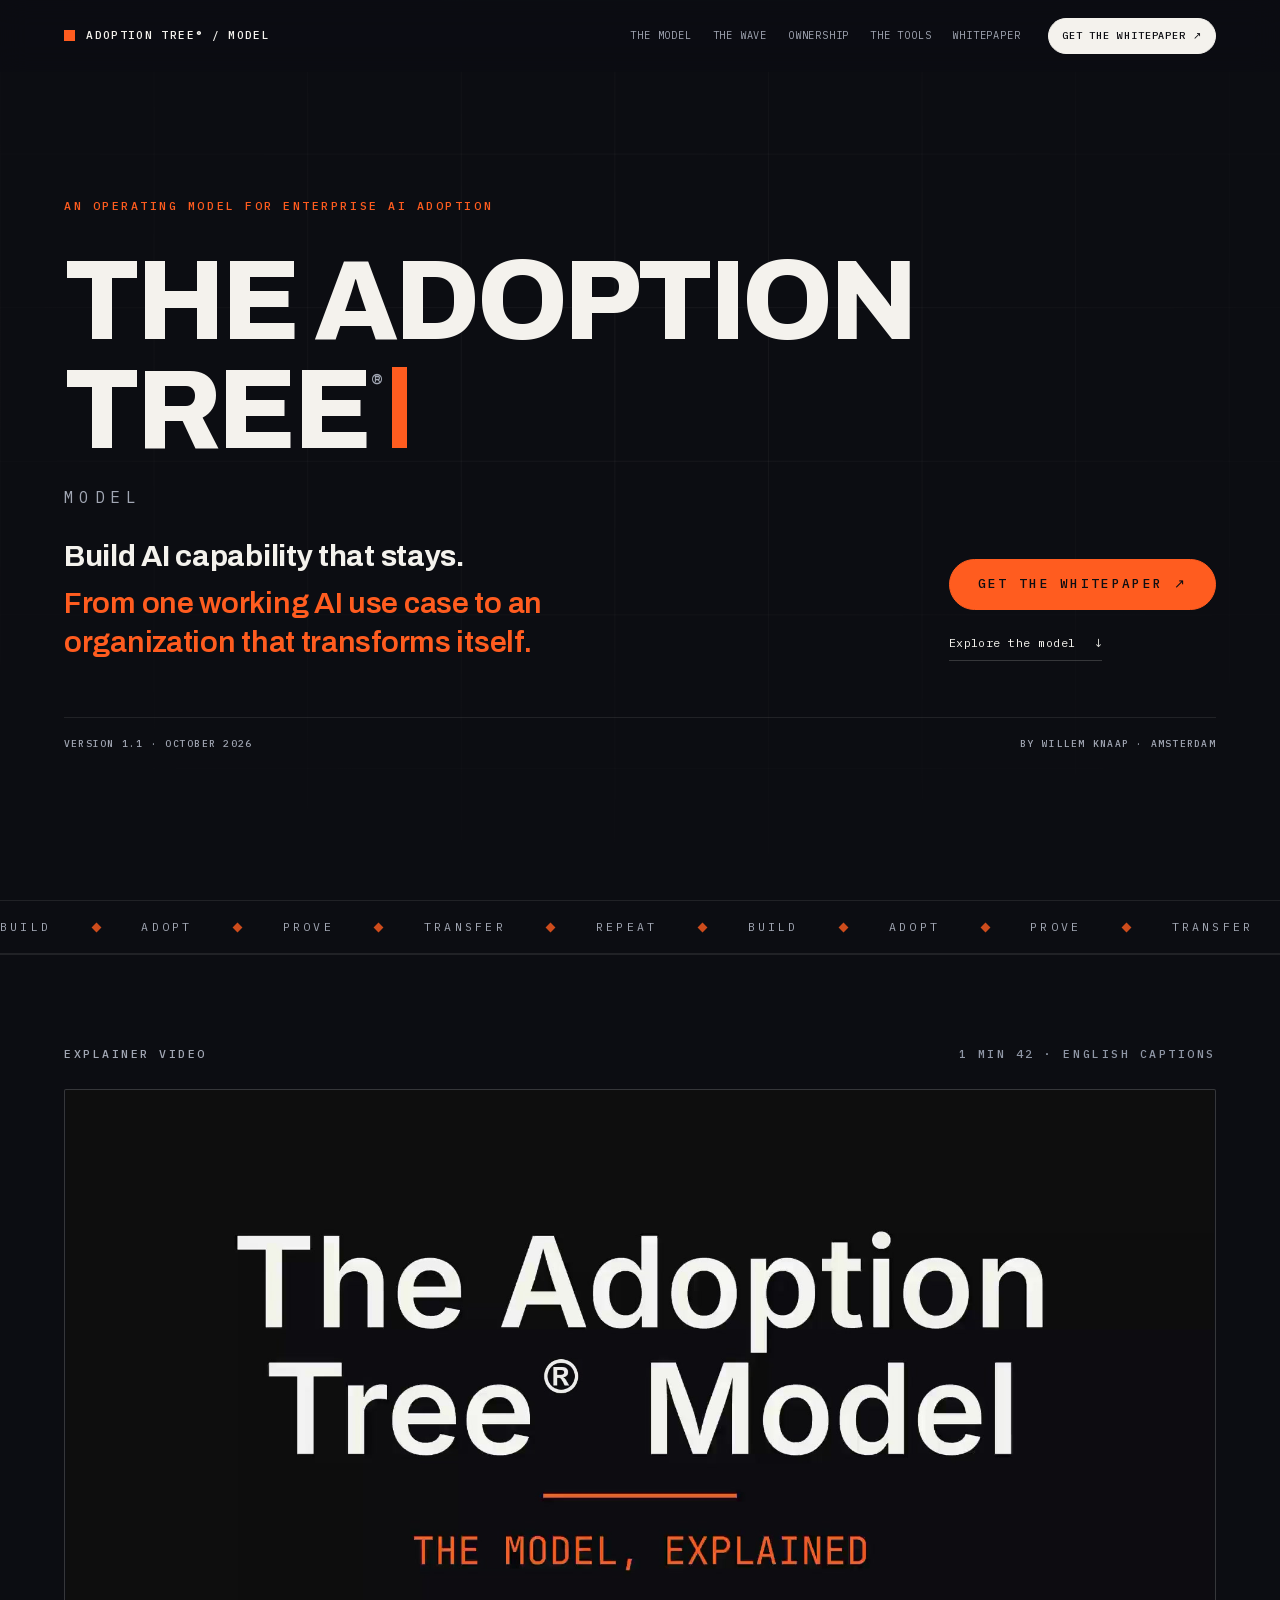
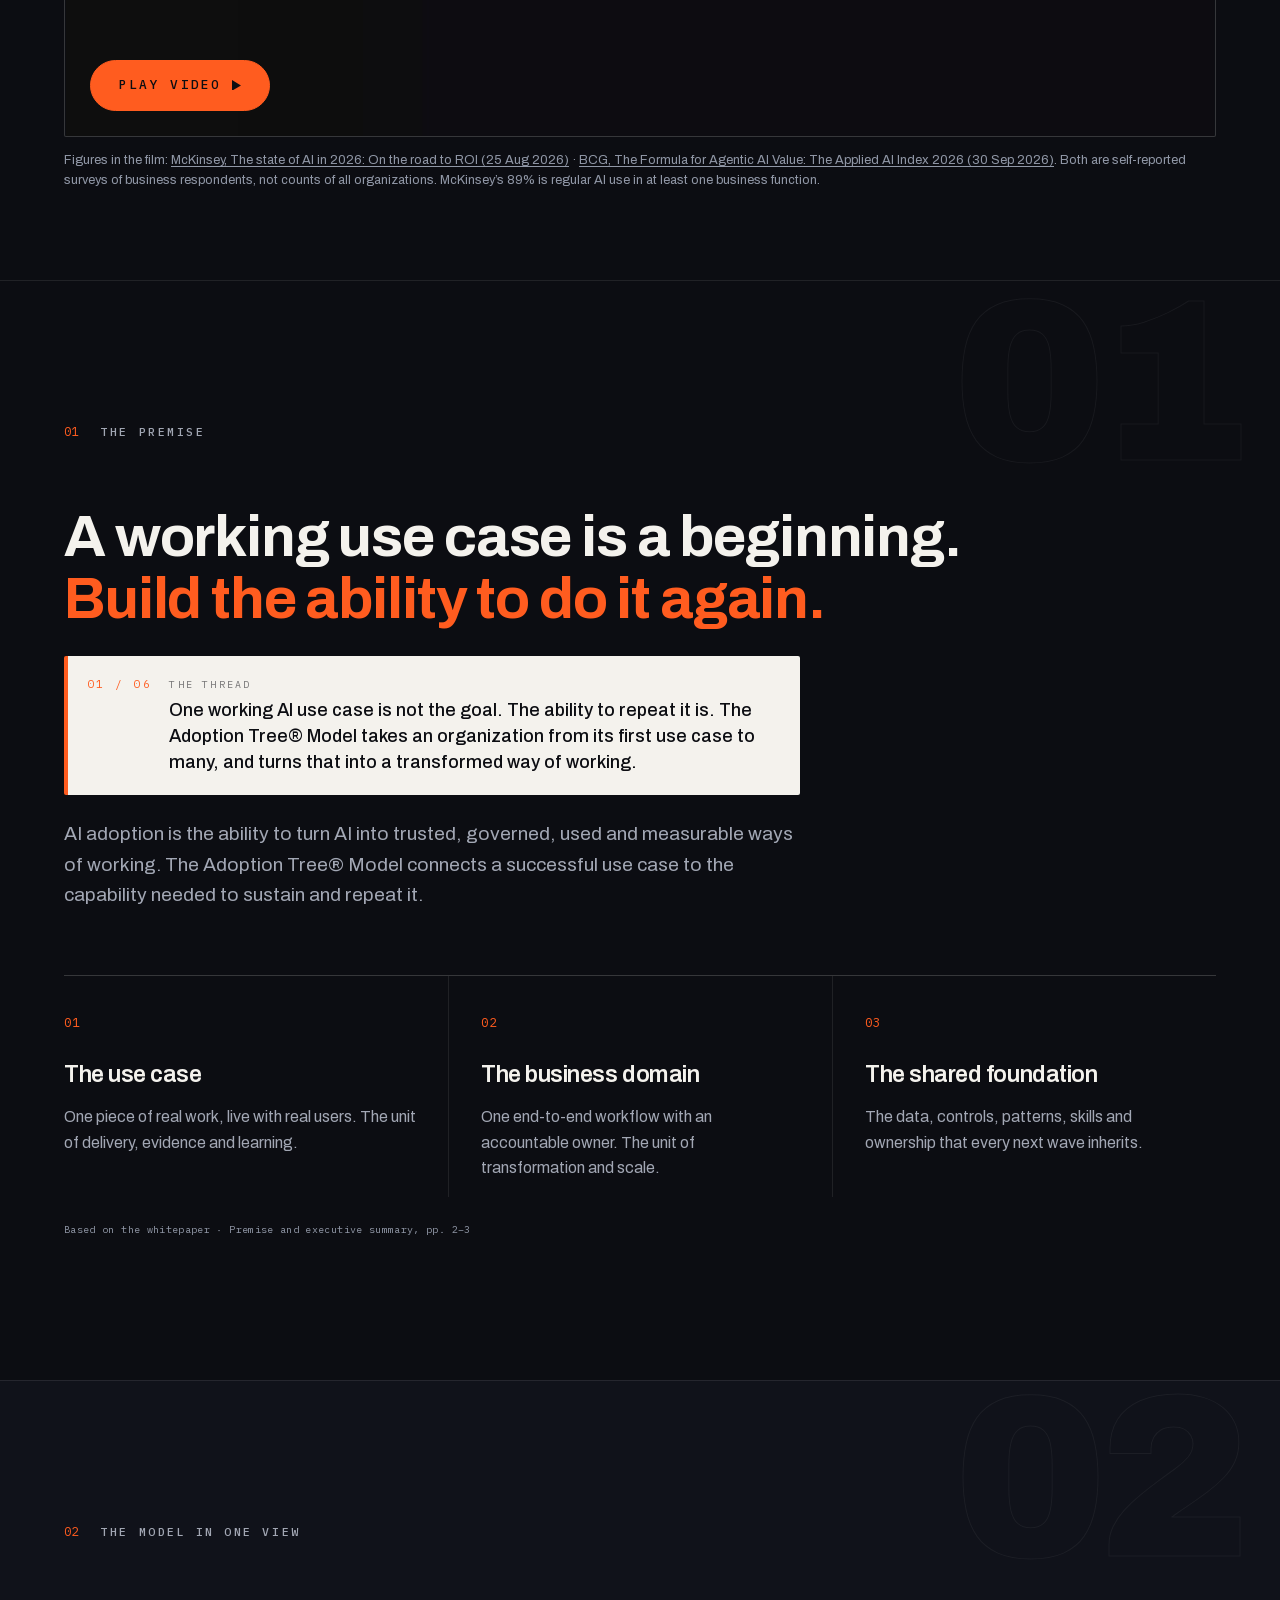
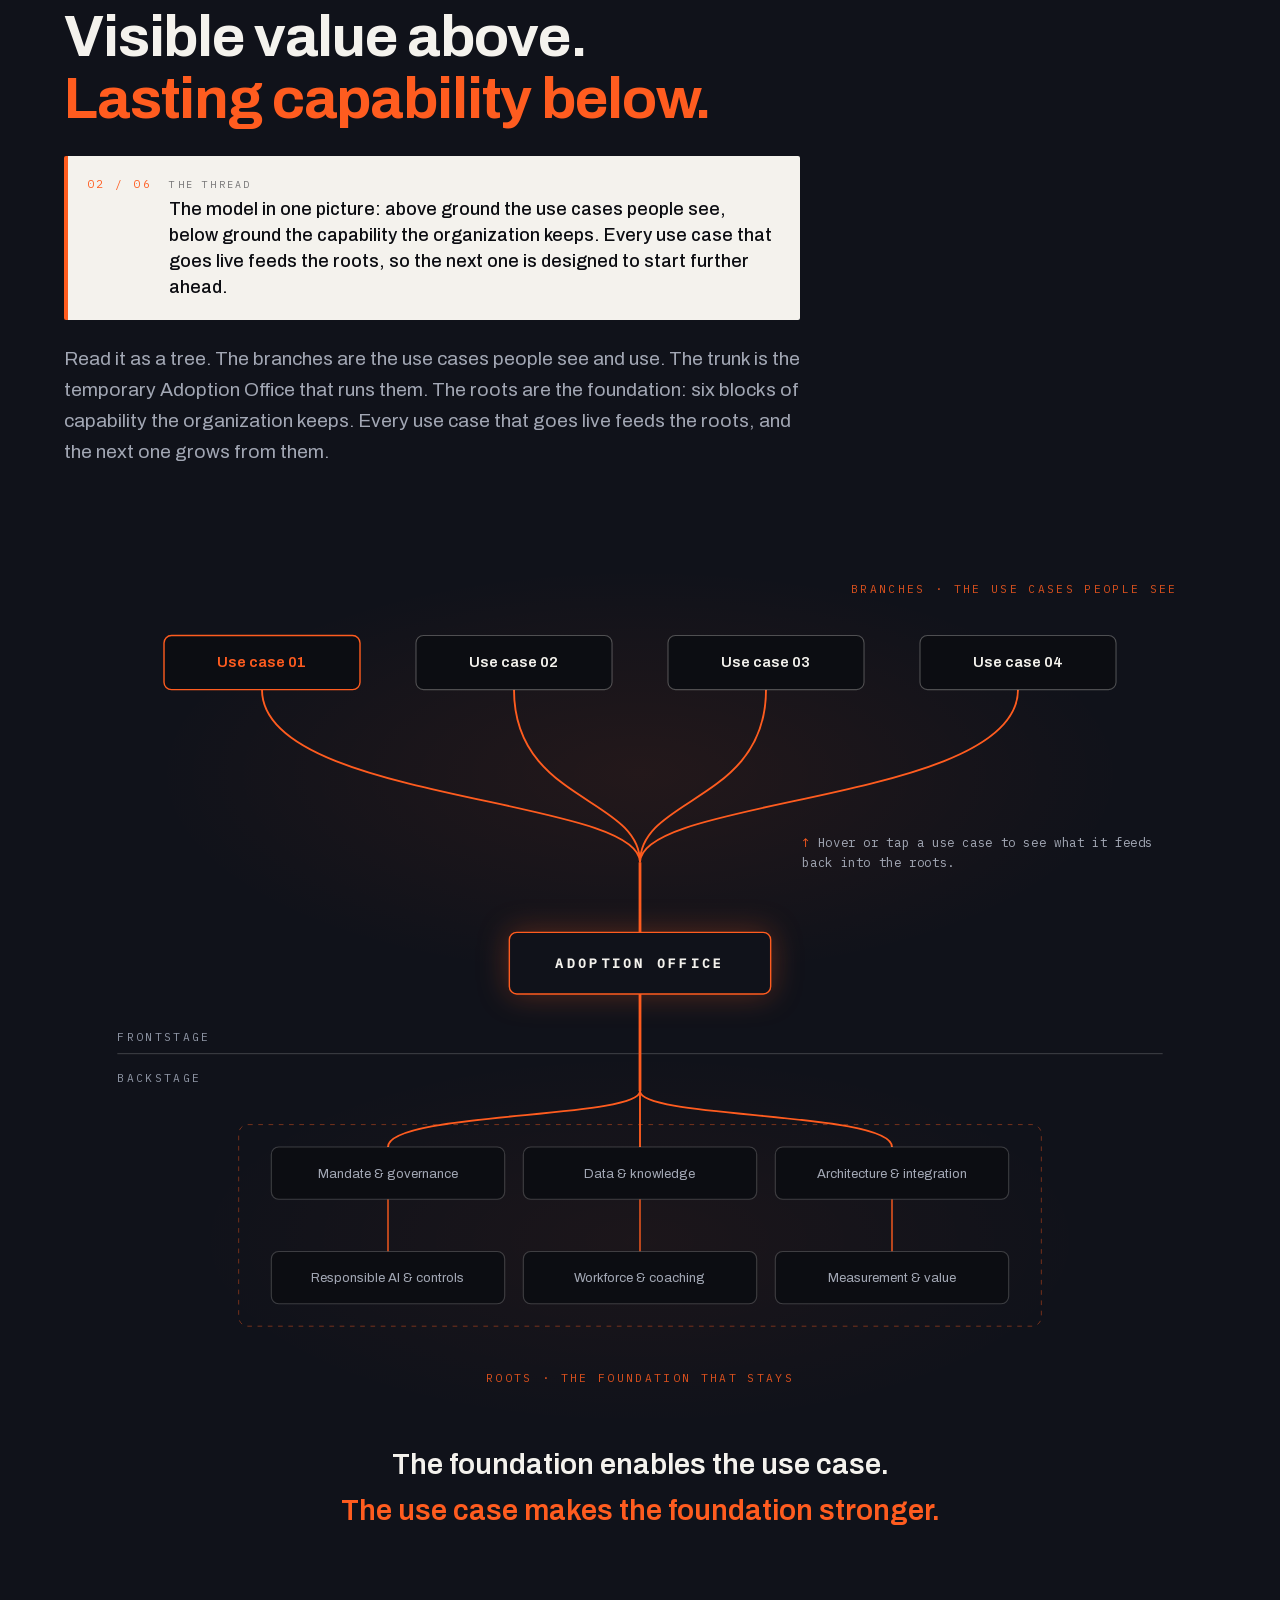
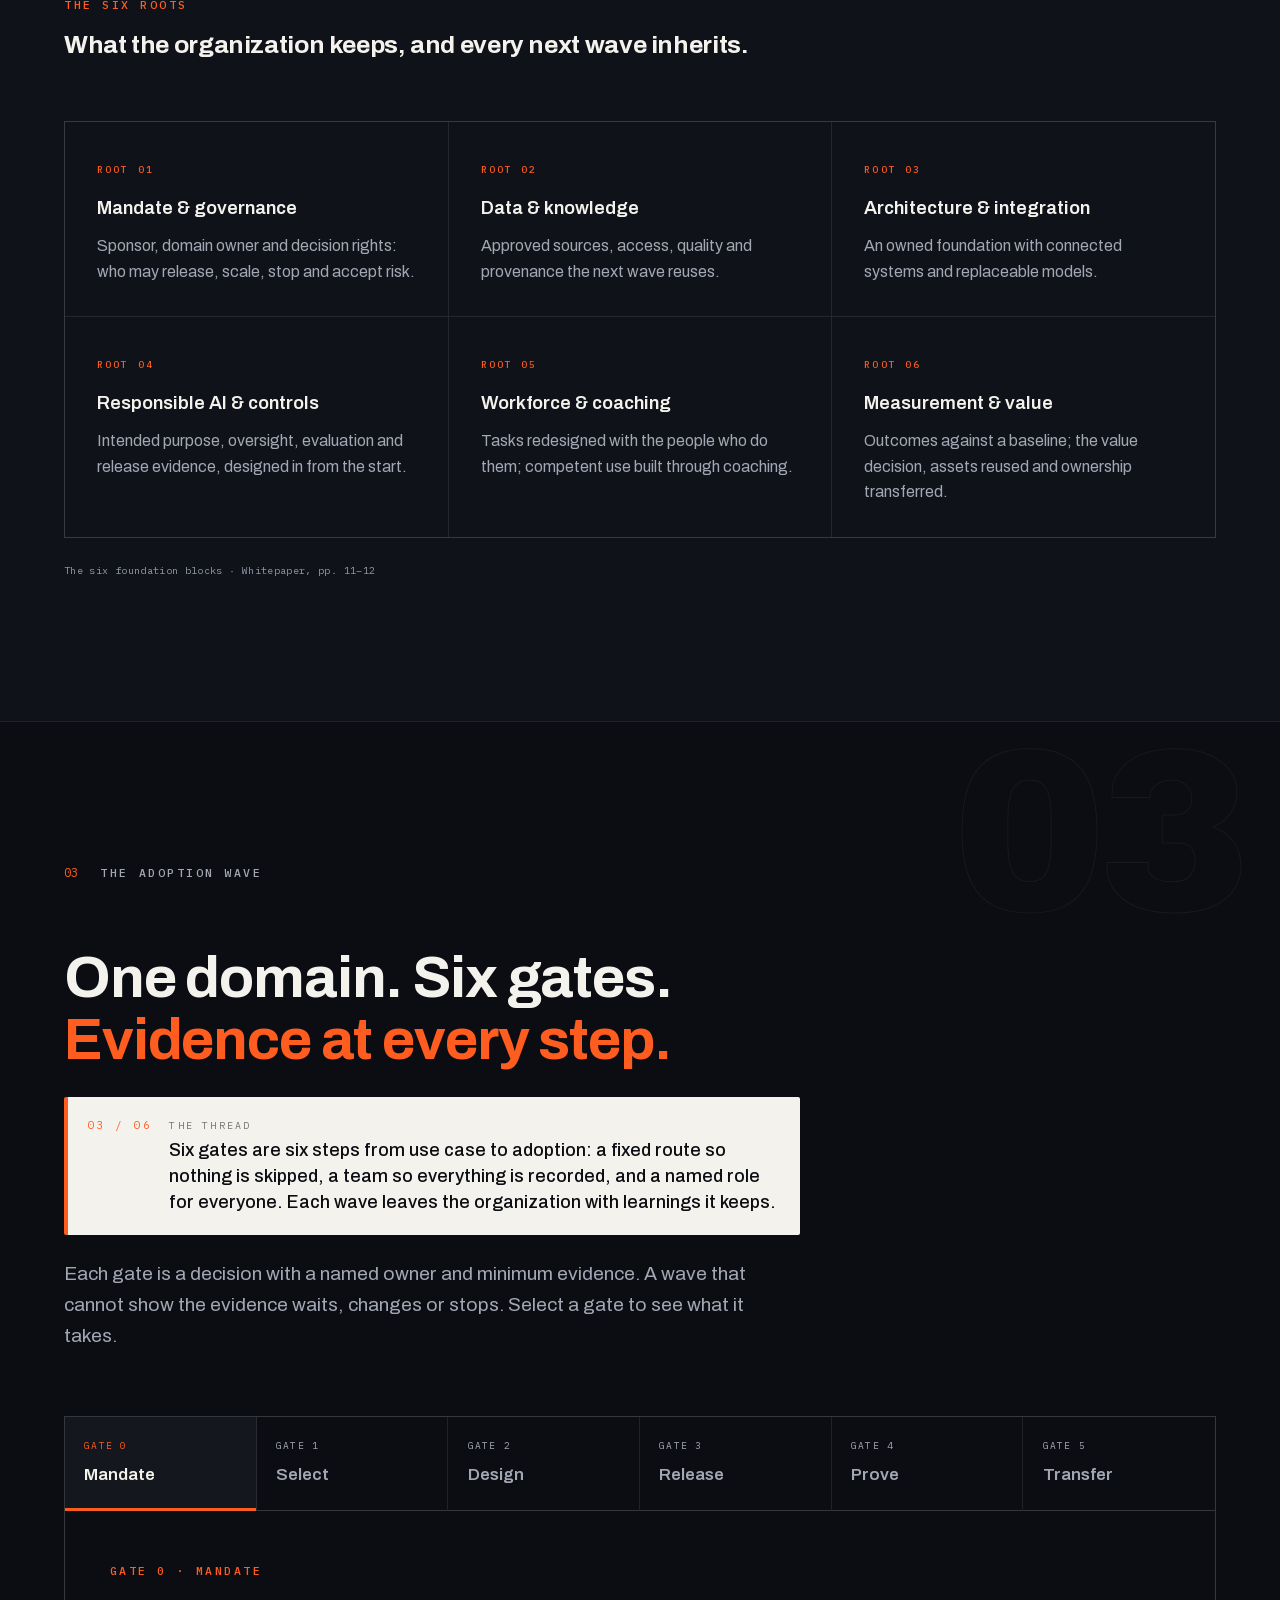
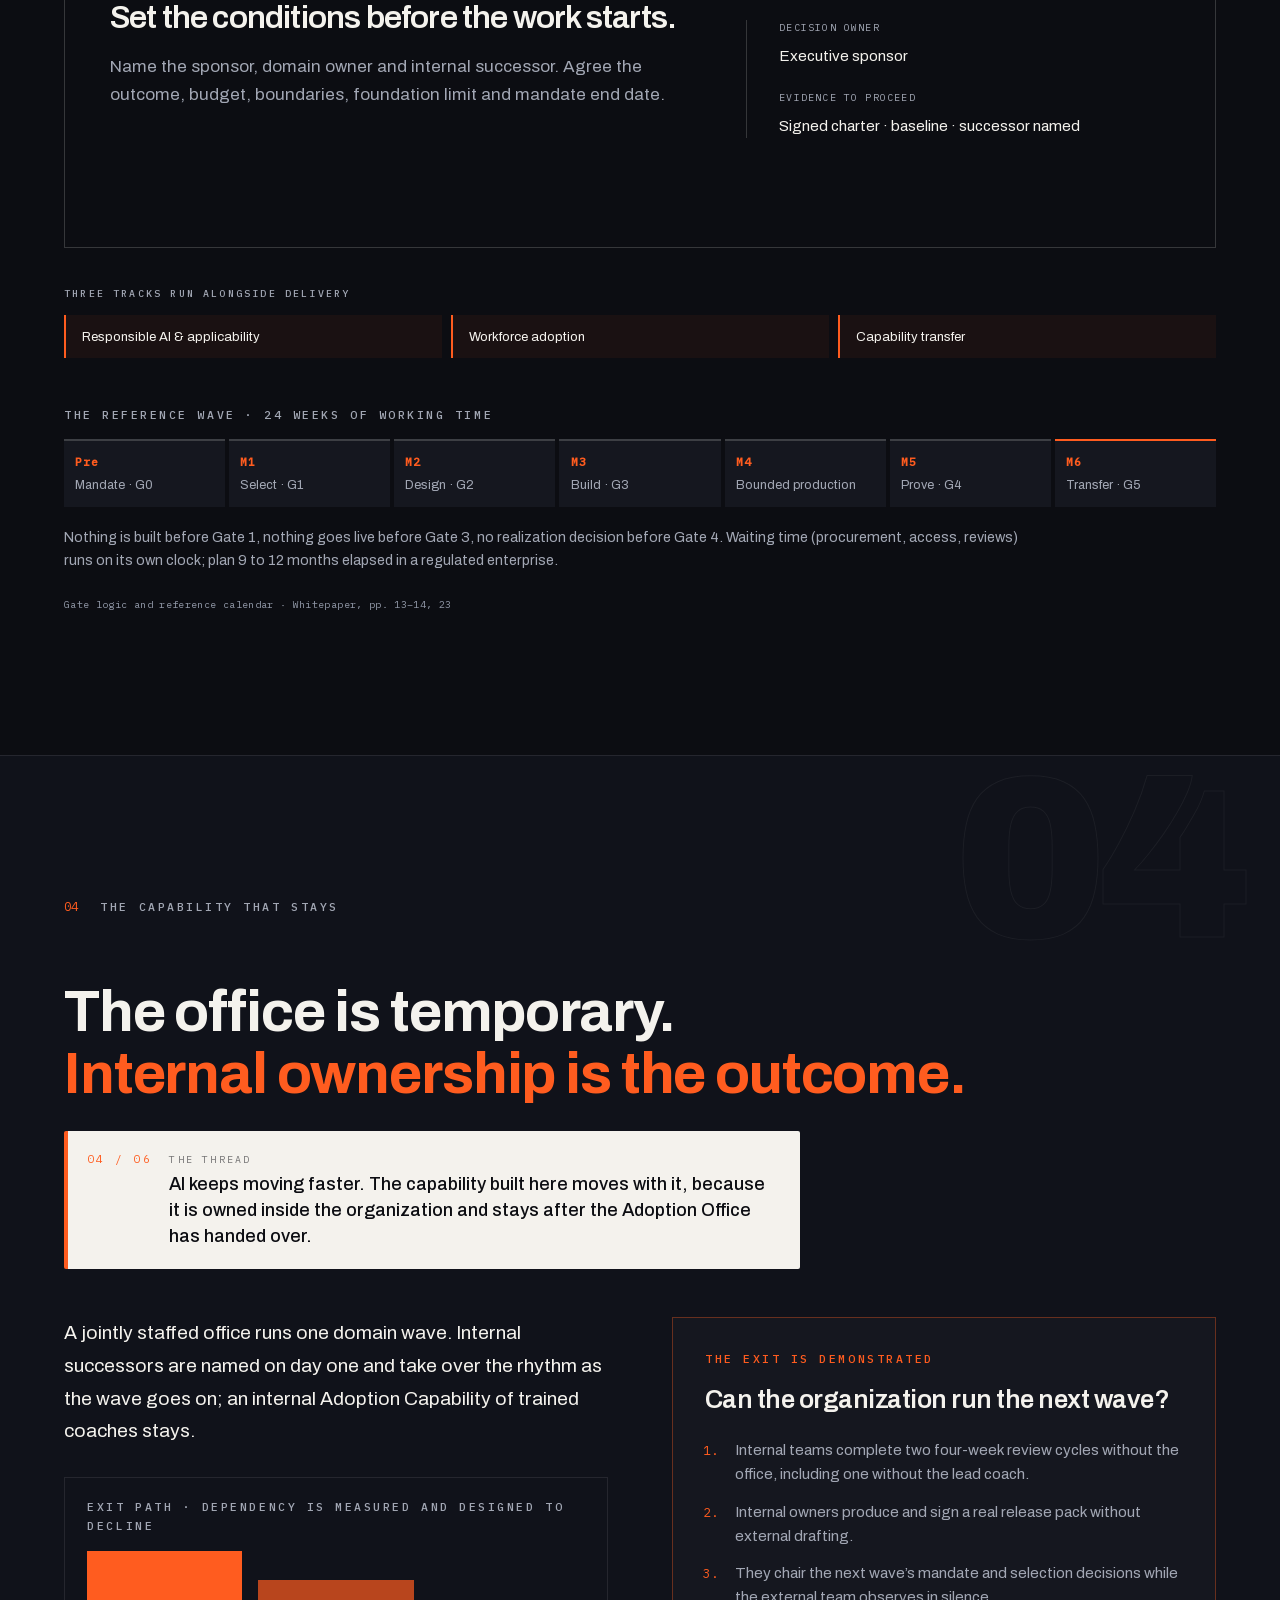
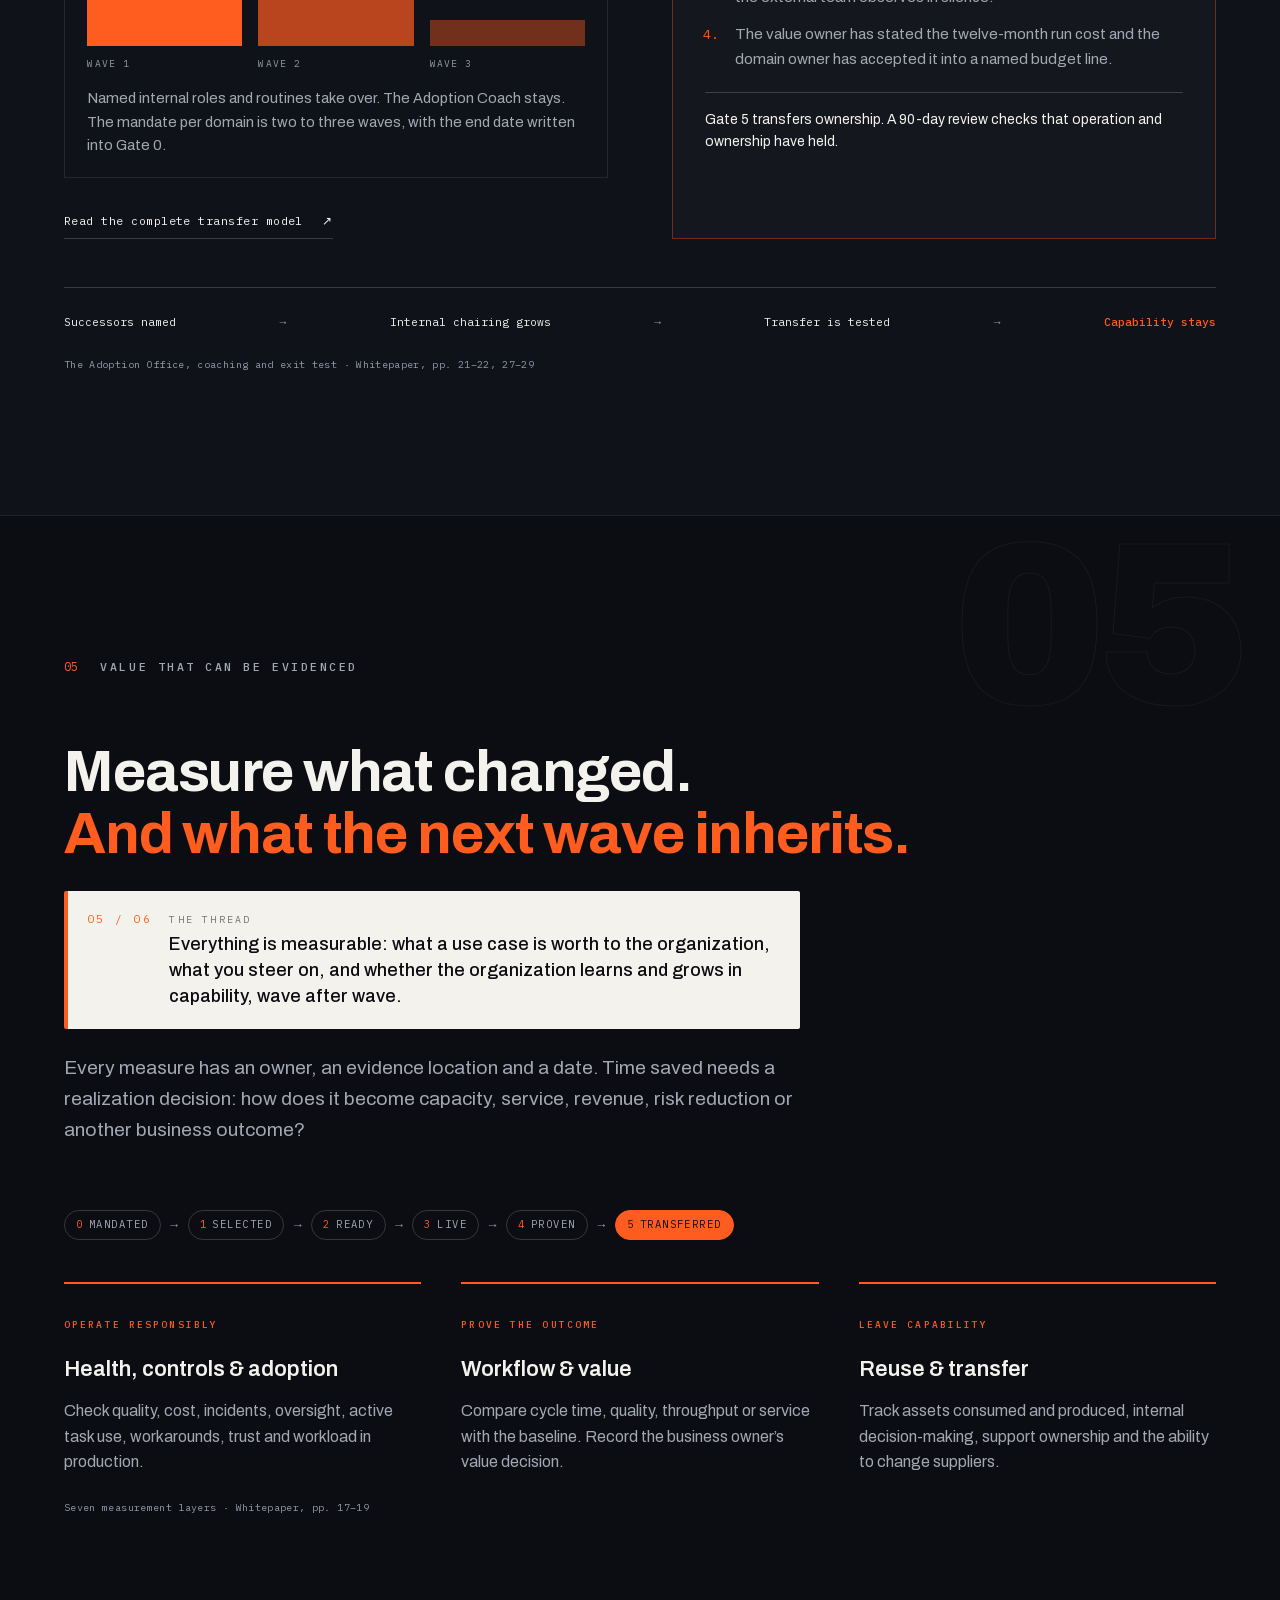
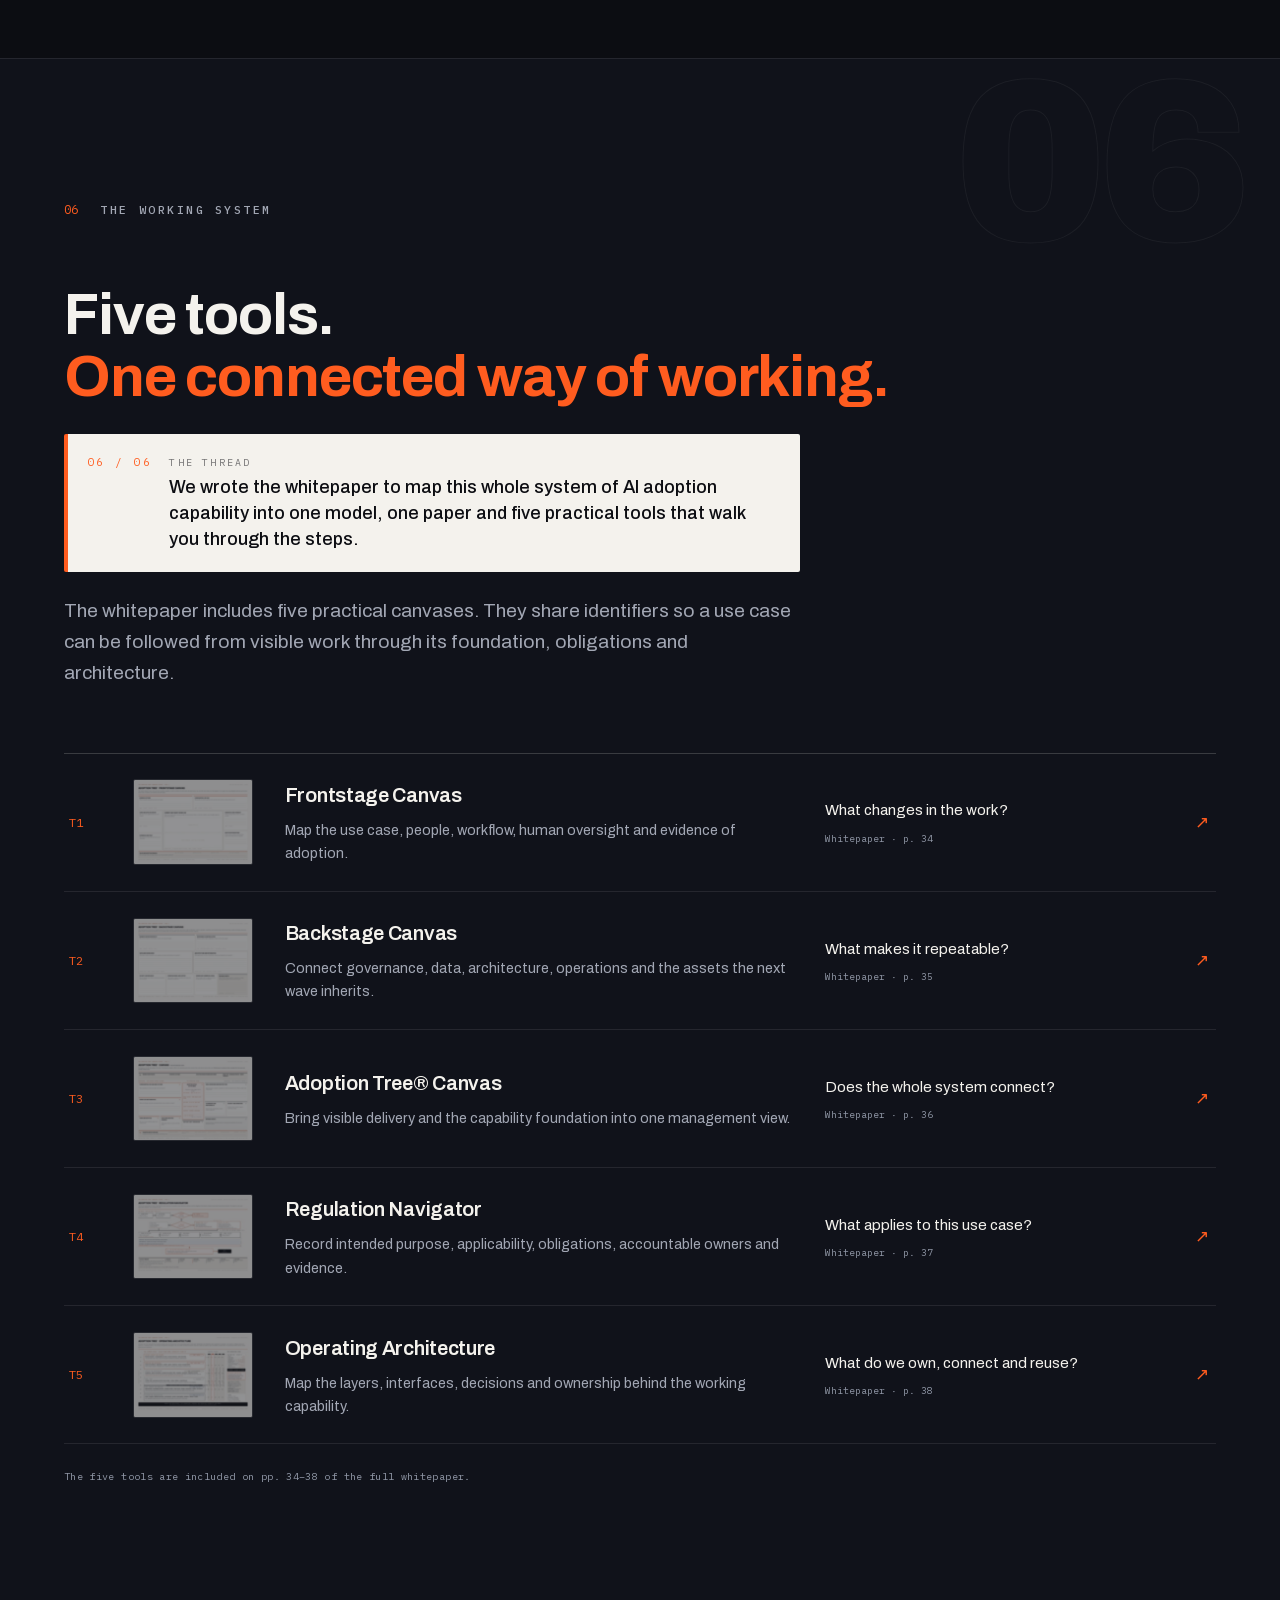
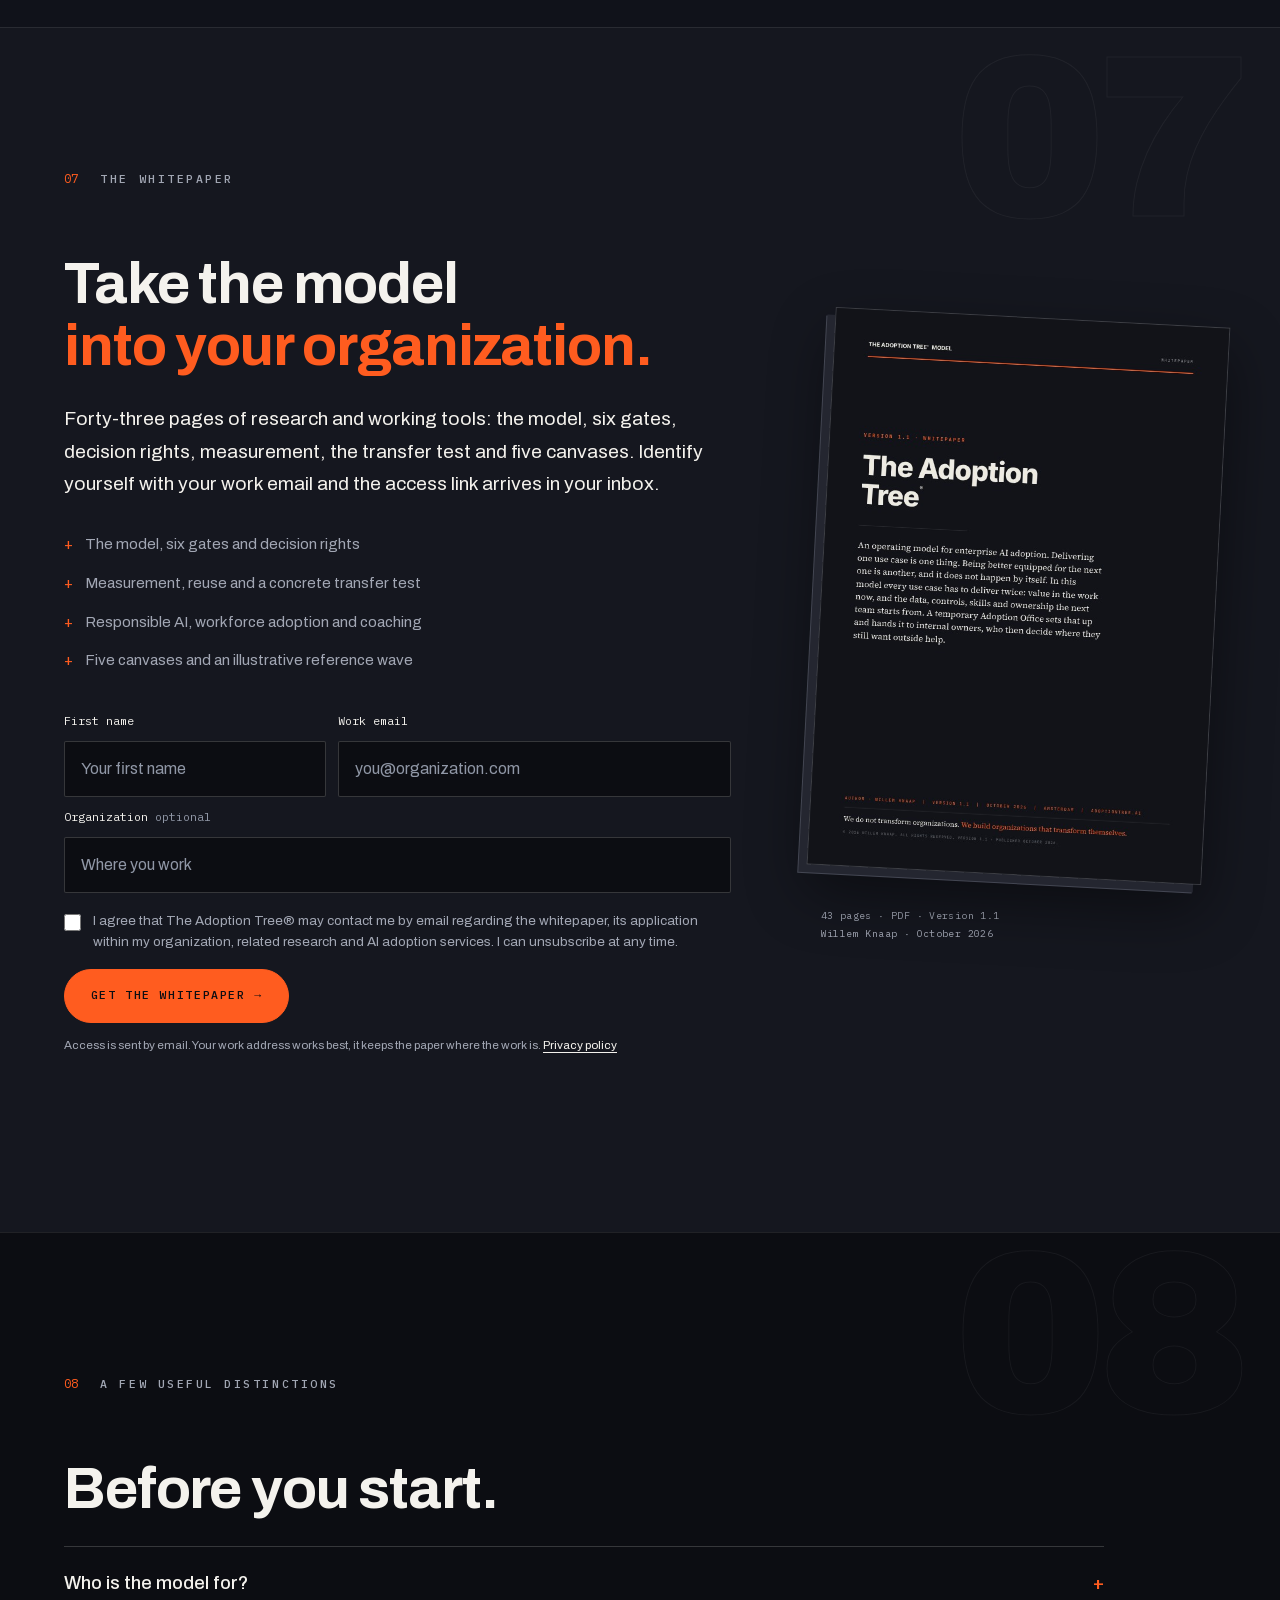
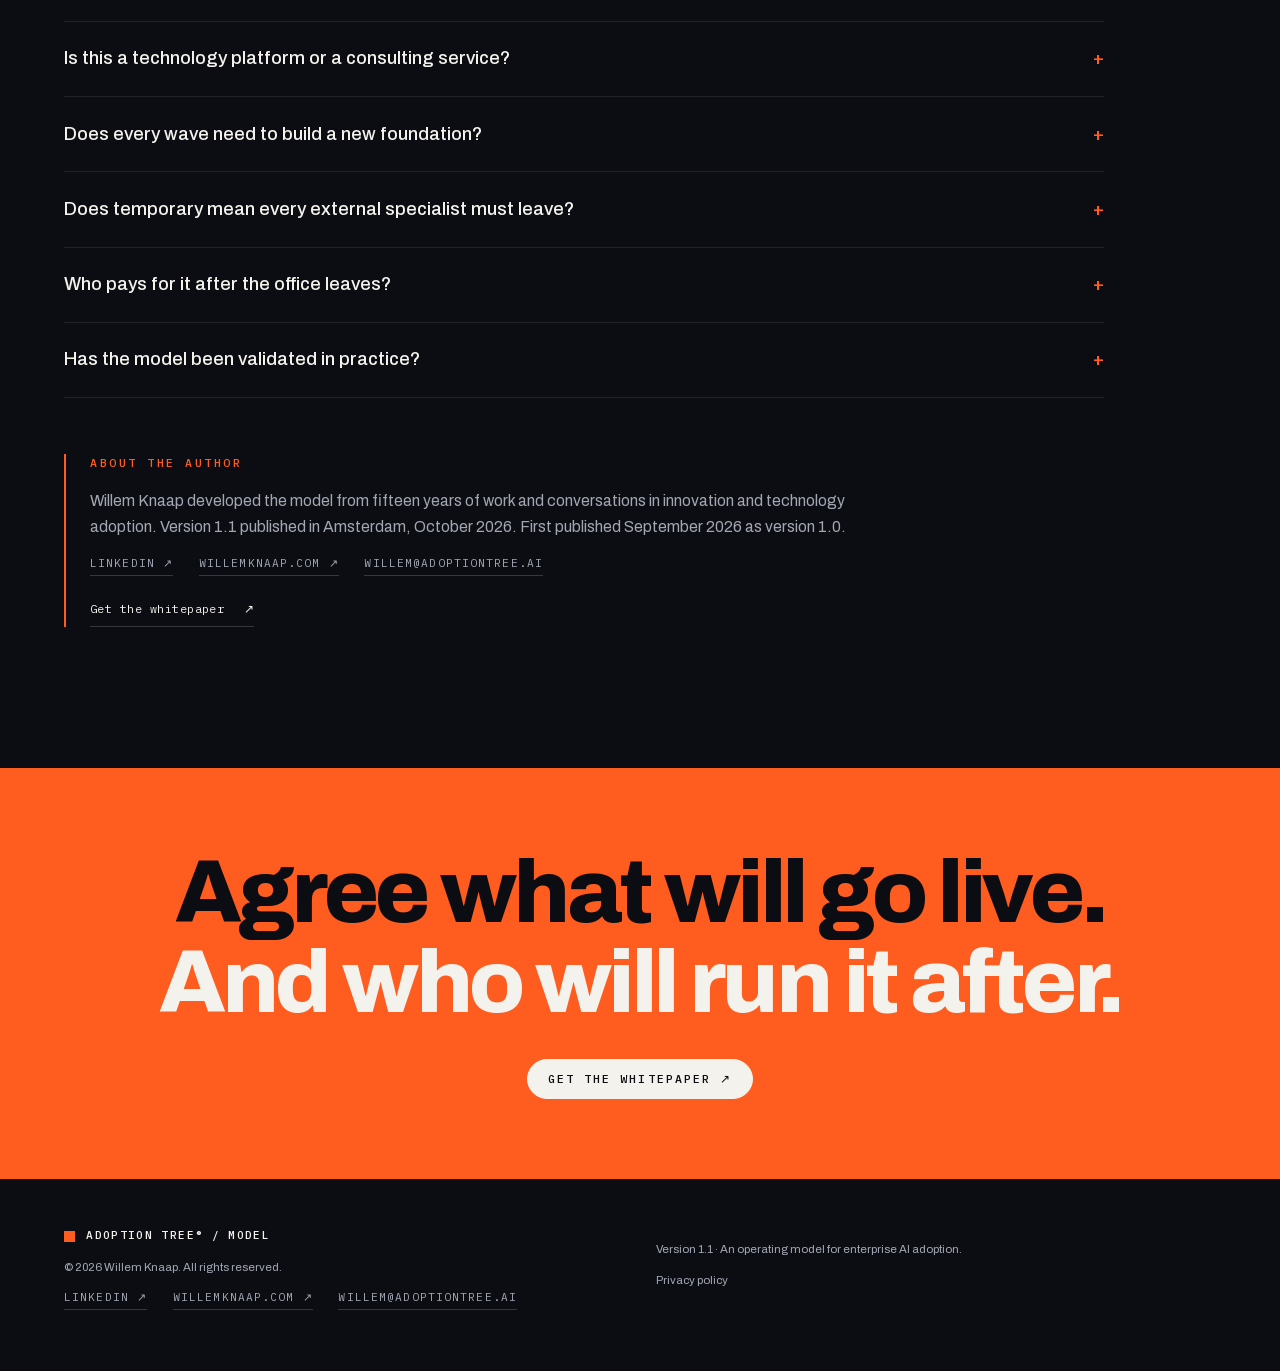
==== commit 9e14528a: "Publish registered Adoption Tree branding and whitepaper v1.1" ====
--- a/docs/index.html
+++ b/docs/index.html
@@ -2,14 +2,14 @@
 <html lang="en" class="no-js">
 <head>
 <meta charset="UTF-8"><meta name="viewport" content="width=device-width, initial-scale=1">
-<title>The Adoption Tree™ Model · Build AI capability that stays</title>
-<meta name="description" content="Turn AI use cases into repeatable organizational capability. Explore the Adoption Tree™ Model, its six decision gates and five practical tools. Download the whitepaper.">
+<title>The Adoption Tree® Model · Build AI capability that stays</title>
+<meta name="description" content="Turn AI use cases into repeatable organizational capability. Explore the Adoption Tree® Model, its six decision gates and five practical tools. Download the whitepaper.">
 <meta name="theme-color" content="#0C0D12">
-<meta property="og:title" content="The Adoption Tree™ Model">
+<meta property="og:title" content="The Adoption Tree® Model">
 <meta property="og:description" content="The foundation enables the use case. The use case makes the foundation stronger. Explore the model and get the whitepaper.">
 <meta property="og:type" content="website">
 <meta property="og:url" content="https://adoptiontree.ai/">
-<meta property="og:image" content="https://adoptiontree.ai/assets/video/adoption-tree-model-explainer-poster.jpg"><meta property="og:image:width" content="1920"><meta property="og:image:height" content="1080"><meta property="og:image:alt" content="The Adoption Tree™ Model: the model, explained"><meta name="twitter:card" content="summary_large_image">
+<meta property="og:image" content="https://adoptiontree.ai/assets/video/adoption-tree-model-explainer-poster.jpg?v=20261031"><meta property="og:image:width" content="1920"><meta property="og:image:height" content="1080"><meta property="og:image:alt" content="The Adoption Tree® Model: the model, explained"><meta name="twitter:card" content="summary_large_image">
 <link rel="canonical" href="https://adoptiontree.ai/">
 <link rel="stylesheet" href="css/fonts.css">
 <link rel="stylesheet" href="css/style.css?v=tree8"><link rel="icon" href="favicon.svg" type="image/svg+xml">
@@ -19,7 +19,7 @@
 <a class="skip-link" href="#main">Skip to content</a>
 <div class="progress" id="progressBar" aria-hidden="true"></div>
 <header class="nav" id="nav">
-<a class="nav__brand" href="#top" aria-label="Adoption Tree™ Model home"><span class="nav__mark"></span><span class="nav__name">Adoption Tree™<span class="nav__model"> / Model</span></span></a>
+<a class="nav__brand" href="#top" aria-label="Adoption Tree® Model home"><span class="nav__mark"></span><span class="nav__name">Adoption Tree®<span class="nav__model"> / Model</span></span></a>
 <nav class="nav__links" id="navLinks" aria-label="Main navigation"><a href="#tree">The model</a><a href="#wave">The wave</a><a href="#ownership">Ownership</a><a href="#tools">The tools</a><a href="#whitepaper">Whitepaper</a></nav>
 <a class="btn btn--solid nav__cta" href="#whitepaper">Get the whitepaper <span aria-hidden="true">↗</span></a>
 <button class="nav__burger" id="burger" aria-label="Open menu" aria-controls="navLinks" aria-expanded="false"><span></span><span></span></button>
@@ -29,7 +29,7 @@
 <div class="hero__grid-lines" aria-hidden="true"></div>
 <div class="hero__inner">
 <p class="label label--orange reveal">An operating model for enterprise AI adoption</p>
-<h1 class="hero__title"><span class="hero__line"><span>The Adoption</span></span><span class="hero__line"><span>Tree<sup class="hero__tm">™</sup><i class="hero__cursor" aria-hidden="true"></i></span></span><span class="hero__model reveal">Model</span></h1>
+<h1 class="hero__title"><span class="hero__line"><span>The Adoption</span></span><span class="hero__line"><span>Tree<sup class="hero__tm">®</sup><i class="hero__cursor" aria-hidden="true"></i></span></span><span class="hero__model reveal">Model</span></h1>
 <div class="hero__foot">
 <p class="hero__tag reveal"><strong>Build AI capability that stays.</strong><br><em>From one working AI use case to an organization that transforms itself.</em></p>
 <div class="hero__actions reveal"><a class="btn btn--orange" href="#whitepaper">Get the whitepaper <span aria-hidden="true">↗</span></a><a class="text-link" href="#tree">Explore the model <span aria-hidden="true">↓</span></a></div>
@@ -42,7 +42,7 @@
 <section class="section section--video" id="explainer" aria-labelledby="explainer-label">
 <div class="section__head reveal"><h2 class="label" id="explainer-label">Explainer video</h2><span class="label label--dim video__meta">1 min 42 · English captions</span></div>
 <div class="video reveal">
-<video id="explainerVideo" controls playsinline preload="none" width="1920" height="1080" poster="assets/video/adoption-tree-model-explainer-poster.jpg" aria-labelledby="explainer-label">
+<video id="explainerVideo" controls playsinline preload="none" width="1920" height="1080" poster="assets/video/adoption-tree-model-explainer-poster.jpg?v=20261031" aria-labelledby="explainer-label">
 <source src="assets/video/adoption-tree-model-explainer.mp4?v=3" type="video/mp4">
 <track kind="captions" src="assets/video/adoption-tree-model-explainer-captions.vtt?v=3" srclang="en" label="English" default>
 <p>Your browser cannot play this video. <a href="assets/video/adoption-tree-model-explainer.mp4?v=3">Download the explainer video</a>.</p>
@@ -53,7 +53,7 @@
 </section>
 
 <section class="section" id="premise" data-num="01">
-<div class="section__head reveal"><span class="section__num">01</span><span class="label">The premise</span></div><h2 class="section__title reveal">A working use case is a beginning.<br><span class="accent">Build the ability to do it again.</span></h2><div class="thread reveal"><span class="thread__index">01 / 06</span><span class="thread__label">The thread</span><p>One working AI use case is not the goal. The ability to repeat it is. The Adoption Tree™ Model takes an organization from its first use case to many, and turns that into a transformed way of working.</p></div><p class="section__sub reveal">AI adoption is the ability to turn AI into trusted, governed, used and measurable ways of working. The Adoption Tree™ Model connects a successful use case to the capability needed to sustain and repeat it.</p>
+<div class="section__head reveal"><span class="section__num">01</span><span class="label">The premise</span></div><h2 class="section__title reveal">A working use case is a beginning.<br><span class="accent">Build the ability to do it again.</span></h2><div class="thread reveal"><span class="thread__index">01 / 06</span><span class="thread__label">The thread</span><p>One working AI use case is not the goal. The ability to repeat it is. The Adoption Tree® Model takes an organization from its first use case to many, and turns that into a transformed way of working.</p></div><p class="section__sub reveal">AI adoption is the ability to turn AI into trusted, governed, used and measurable ways of working. The Adoption Tree® Model connects a successful use case to the capability needed to sustain and repeat it.</p>
 <div class="unit-grid reveal">
 <article><span class="unit__number">01</span><h3>The use case</h3><p>One piece of real work, live with real users. The unit of delivery, evidence and learning.</p></article>
 <article><span class="unit__number">02</span><h3>The business domain</h3><p>One end-to-end workflow with an accountable owner. The unit of transformation and scale.</p></article>
@@ -66,7 +66,7 @@
 <div class="section__head reveal"><span class="section__num">02</span><span class="label">The model in one view</span></div><h2 class="section__title reveal">Visible value above.<br><span class="accent">Lasting capability below.</span></h2><div class="thread reveal"><span class="thread__index">02 / 06</span><span class="thread__label">The thread</span><p>The model in one picture: above ground the use cases people see, below ground the capability the organization keeps. Every use case that goes live feeds the roots, so the next one is designed to start further ahead.</p></div><p class="section__sub reveal">Read it as a tree. The branches are the use cases people see and use. The trunk is the temporary Adoption Office that runs them. The roots are the foundation: six blocks of capability the organization keeps. Every use case that goes live feeds the roots, and the next one grows from them.</p>
   <div class="tree__stage" id="treeStage">
     <svg class="tree__svg tree__svg--desktop" viewBox="0 0 1200 950" fill="none" xmlns="http://www.w3.org/2000/svg" aria-labelledby="treeTitleD" role="img">
-<title id="treeTitleD">The Adoption Tree™: use cases branch above ground from the Adoption Office trunk; below ground, roots feed the foundation the next wave inherits</title>
+<title id="treeTitleD">The Adoption Tree®: use cases branch above ground from the Adoption Office trunk; below ground, roots feed the foundation the next wave inherits</title>
 <defs><radialGradient id="tCanopyD"><stop offset="0%" stop-color="#FF5C1F" stop-opacity="0.08"/><stop offset="100%" stop-color="#FF5C1F" stop-opacity="0"/></radialGradient><radialGradient id="tRootsD"><stop offset="0%" stop-color="#FF5C1F" stop-opacity="0.05"/><stop offset="100%" stop-color="#FF5C1F" stop-opacity="0"/></radialGradient></defs>
 <ellipse cx="600" cy="260" rx="520" ry="220" fill="url(#tCanopyD)"/>
 <ellipse cx="600" cy="760" rx="480" ry="200" fill="url(#tRootsD)"/>
@@ -119,7 +119,7 @@
 </svg>
 
     <svg class="tree__svg tree__svg--mobile" viewBox="0 0 440 924" fill="none" xmlns="http://www.w3.org/2000/svg" aria-labelledby="treeTitleM" role="img">
-<title id="treeTitleM">The Adoption Tree™, compact: use cases feed the Adoption Office; its roots feed the foundation the next wave inherits</title>
+<title id="treeTitleM">The Adoption Tree®, compact: use cases feed the Adoption Office; its roots feed the foundation the next wave inherits</title>
 <defs><radialGradient id="tCanopyM"><stop offset="0%" stop-color="#FF5C1F" stop-opacity="0.09"/><stop offset="100%" stop-color="#FF5C1F" stop-opacity="0"/></radialGradient><radialGradient id="tRootsM"><stop offset="0%" stop-color="#FF5C1F" stop-opacity="0.06"/><stop offset="100%" stop-color="#FF5C1F" stop-opacity="0"/></radialGradient></defs>
 <ellipse cx="220" cy="200" rx="240" ry="190" fill="url(#tCanopyM)"/>
 <ellipse cx="220" cy="720" rx="230" ry="220" fill="url(#tRootsM)"/>
@@ -213,7 +213,7 @@
 
 <section class="section section--tinted" id="tools" data-num="06">
 <div class="section__head reveal"><span class="section__num">06</span><span class="label">The working system</span></div><h2 class="section__title reveal">Five tools.<br><span class="accent">One connected way of working.</span></h2><div class="thread reveal"><span class="thread__index">06 / 06</span><span class="thread__label">The thread</span><p>We wrote the whitepaper to map this whole system of AI adoption capability into one model, one paper and five practical tools that walk you through the steps.</p></div><p class="section__sub reveal">The whitepaper includes five practical canvases. They share identifiers so a use case can be followed from visible work through its foundation, obligations and architecture.</p>
-<div class="tool-list reveal"><a class="tool-row" href="#whitepaper"><span class="tool-row__num">T1</span><img class="tool-row__thumb" src="assets/tools/t1.jpg" alt="" width="480" height="340" loading="lazy" decoding="async"><div><h3>Frontstage Canvas</h3><p>Map the use case, people, workflow, human oversight and evidence of adoption.</p></div><div class="tool-row__question">What changes in the work?<span>Whitepaper · p. 34</span></div><span class="tool-row__arrow" aria-hidden="true">↗</span></a><a class="tool-row" href="#whitepaper"><span class="tool-row__num">T2</span><img class="tool-row__thumb" src="assets/tools/t2.jpg" alt="" width="480" height="340" loading="lazy" decoding="async"><div><h3>Backstage Canvas</h3><p>Connect governance, data, architecture, operations and the assets the next wave inherits.</p></div><div class="tool-row__question">What makes it repeatable?<span>Whitepaper · p. 35</span></div><span class="tool-row__arrow" aria-hidden="true">↗</span></a><a class="tool-row" href="#whitepaper"><span class="tool-row__num">T3</span><img class="tool-row__thumb" src="assets/tools/t3.jpg" alt="" width="480" height="340" loading="lazy" decoding="async"><div><h3>Adoption Tree™ Canvas</h3><p>Bring visible delivery and the capability foundation into one management view.</p></div><div class="tool-row__question">Does the whole system connect?<span>Whitepaper · p. 36</span></div><span class="tool-row__arrow" aria-hidden="true">↗</span></a><a class="tool-row" href="#whitepaper"><span class="tool-row__num">T4</span><img class="tool-row__thumb" src="assets/tools/t4.jpg" alt="" width="480" height="340" loading="lazy" decoding="async"><div><h3>Regulation Navigator</h3><p>Record intended purpose, applicability, obligations, accountable owners and evidence.</p></div><div class="tool-row__question">What applies to this use case?<span>Whitepaper · p. 37</span></div><span class="tool-row__arrow" aria-hidden="true">↗</span></a><a class="tool-row" href="#whitepaper"><span class="tool-row__num">T5</span><img class="tool-row__thumb" src="assets/tools/t5.jpg" alt="" width="480" height="340" loading="lazy" decoding="async"><div><h3>Operating Architecture</h3><p>Map the layers, interfaces, decisions and ownership behind the working capability.</p></div><div class="tool-row__question">What do we own, connect and reuse?<span>Whitepaper · p. 38</span></div><span class="tool-row__arrow" aria-hidden="true">↗</span></a></div>
+<div class="tool-list reveal"><a class="tool-row" href="#whitepaper"><span class="tool-row__num">T1</span><img class="tool-row__thumb" src="assets/tools/t1.jpg?v=20261031" alt="" width="480" height="340" loading="lazy" decoding="async"><div><h3>Frontstage Canvas</h3><p>Map the use case, people, workflow, human oversight and evidence of adoption.</p></div><div class="tool-row__question">What changes in the work?<span>Whitepaper · p. 34</span></div><span class="tool-row__arrow" aria-hidden="true">↗</span></a><a class="tool-row" href="#whitepaper"><span class="tool-row__num">T2</span><img class="tool-row__thumb" src="assets/tools/t2.jpg?v=20261031" alt="" width="480" height="340" loading="lazy" decoding="async"><div><h3>Backstage Canvas</h3><p>Connect governance, data, architecture, operations and the assets the next wave inherits.</p></div><div class="tool-row__question">What makes it repeatable?<span>Whitepaper · p. 35</span></div><span class="tool-row__arrow" aria-hidden="true">↗</span></a><a class="tool-row" href="#whitepaper"><span class="tool-row__num">T3</span><img class="tool-row__thumb" src="assets/tools/t3.jpg?v=20261031" alt="" width="480" height="340" loading="lazy" decoding="async"><div><h3>Adoption Tree® Canvas</h3><p>Bring visible delivery and the capability foundation into one management view.</p></div><div class="tool-row__question">Does the whole system connect?<span>Whitepaper · p. 36</span></div><span class="tool-row__arrow" aria-hidden="true">↗</span></a><a class="tool-row" href="#whitepaper"><span class="tool-row__num">T4</span><img class="tool-row__thumb" src="assets/tools/t4.jpg?v=20261031" alt="" width="480" height="340" loading="lazy" decoding="async"><div><h3>Regulation Navigator</h3><p>Record intended purpose, applicability, obligations, accountable owners and evidence.</p></div><div class="tool-row__question">What applies to this use case?<span>Whitepaper · p. 37</span></div><span class="tool-row__arrow" aria-hidden="true">↗</span></a><a class="tool-row" href="#whitepaper"><span class="tool-row__num">T5</span><img class="tool-row__thumb" src="assets/tools/t5.jpg?v=20261031" alt="" width="480" height="340" loading="lazy" decoding="async"><div><h3>Operating Architecture</h3><p>Map the layers, interfaces, decisions and ownership behind the working capability.</p></div><div class="tool-row__question">What do we own, connect and reuse?<span>Whitepaper · p. 38</span></div><span class="tool-row__arrow" aria-hidden="true">↗</span></a></div>
 <p class="source-note">The five tools are included on pp. 34–38 of the full whitepaper.</p>
 </section>
 
@@ -224,10 +224,10 @@
 <h2 class="section__title">Take the model<br><span class="accent">into your organization.</span></h2>
 <p class="body-lead">Forty-three pages of research and working tools: the model, six gates, decision rights, measurement, the transfer test and five canvases. Identify yourself with your work email and the access link arrives in your inbox.</p>
 <ul class="download-includes"><li>The model, six gates and decision rights</li><li>Measurement, reuse and a concrete transfer test</li><li>Responsible AI, workforce adoption and coaching</li><li>Five canvases and an illustrative reference wave</li></ul>
-<form id="whitepaperForm" class="download-form" action="https://khvblzrzvqdkjxckedbm.supabase.co/functions/v1/whitepaper" method="post"><div class="form-fields"><div class="form-field"><label for="first_name">First name</label><input id="first_name" name="first_name" type="text" autocomplete="given-name" placeholder="Your first name" maxlength="40" pattern="(?:(?:\p{L}\.){1,4}|\p{L}[\p{L}\p{M}'’\-]{0,23}\.?)(?: (?:(?:\p{L}\.){1,4}|\p{L}[\p{L}\p{M}'’\-]{0,23}\.?)){0,2}" title="Letters, spaces, apostrophes and hyphens; up to three words" required></div><div class="form-field"><label for="email">Work email</label><input id="email" name="email" type="email" autocomplete="email" inputmode="email" placeholder="you@organization.com" maxlength="254" required aria-describedby="email-note form-status"></div></div><div class="form-field form-field--wide"><label for="organization">Organization <span class="form-optional">optional</span></label><input id="organization" name="organization" type="text" autocomplete="organization" placeholder="Where you work" maxlength="80"></div><label class="form-consent"><input id="consent" name="consent" type="checkbox" value="true" required><span>I agree that The Adoption Tree™ may contact me by email regarding the whitepaper, its application within my organization, related research and AI adoption services. I can unsubscribe at any time.</span></label><input type="hidden" name="utm_source"><input type="hidden" name="utm_medium"><input type="hidden" name="utm_campaign"><input type="hidden" name="utm_content"><input type="hidden" name="utm_term"><input type="hidden" name="referrer"><input type="hidden" name="landing_url"><div class="form-trap" aria-hidden="true"><label for="company_website">Leave this field empty</label><input id="company_website" name="company_website" type="text" tabindex="-1" autocomplete="off"></div><div class="form-row form-row--submit"><button class="btn btn--orange" type="submit">Get the whitepaper <span aria-hidden="true">→</span></button></div><p id="email-note" class="form-note">Access is sent by email. Your work address works best, it keeps the paper where the work is. <a href="privacy.html">Privacy policy</a></p><noscript><p class="form-note">After you send this form you return to this page. Check your inbox: the access link arrives within a few minutes.</p></noscript><p id="form-status" class="form-status" role="status" aria-live="polite"></p></form>
-<div id="download-success" class="download-success" hidden tabindex="-1"><span class="label label--orange">Check your inbox</span><h3>We’ve sent you access to The Adoption Tree™ whitepaper.</h3><p>The link in the email is personal and valid for 7 days. Not there after a few minutes? Check your spam folder, or <button type="button" id="request-again" class="inline-button">request it again</button>.</p></div>
-</div>
-<figure class="book-preview reveal"><div class="book-preview__frame"><img src="assets/whitepaper-cover.jpg" width="650" height="919" loading="lazy" alt="Cover of The Adoption Tree™ Model whitepaper, version 1.1, by Willem Knaap"></div><figcaption><span>43 pages · PDF · Version 1.1</span><span>Willem Knaap · October 2026</span></figcaption></figure>
+<form id="whitepaperForm" class="download-form" action="https://khvblzrzvqdkjxckedbm.supabase.co/functions/v1/whitepaper" method="post"><div class="form-fields"><div class="form-field"><label for="first_name">First name</label><input id="first_name" name="first_name" type="text" autocomplete="given-name" placeholder="Your first name" maxlength="40" pattern="(?:(?:\p{L}\.){1,4}|\p{L}[\p{L}\p{M}'’\-]{0,23}\.?)(?: (?:(?:\p{L}\.){1,4}|\p{L}[\p{L}\p{M}'’\-]{0,23}\.?)){0,2}" title="Letters, spaces, apostrophes and hyphens; up to three words" required></div><div class="form-field"><label for="email">Work email</label><input id="email" name="email" type="email" autocomplete="email" inputmode="email" placeholder="you@organization.com" maxlength="254" required aria-describedby="email-note form-status"></div></div><div class="form-field form-field--wide"><label for="organization">Organization <span class="form-optional">optional</span></label><input id="organization" name="organization" type="text" autocomplete="organization" placeholder="Where you work" maxlength="80"></div><label class="form-consent"><input id="consent" name="consent" type="checkbox" value="true" required><span>I agree that The Adoption Tree® may contact me by email regarding the whitepaper, its application within my organization, related research and AI adoption services. I can unsubscribe at any time.</span></label><input type="hidden" name="utm_source"><input type="hidden" name="utm_medium"><input type="hidden" name="utm_campaign"><input type="hidden" name="utm_content"><input type="hidden" name="utm_term"><input type="hidden" name="referrer"><input type="hidden" name="landing_url"><div class="form-trap" aria-hidden="true"><label for="company_website">Leave this field empty</label><input id="company_website" name="company_website" type="text" tabindex="-1" autocomplete="off"></div><div class="form-row form-row--submit"><button class="btn btn--orange" type="submit">Get the whitepaper <span aria-hidden="true">→</span></button></div><p id="email-note" class="form-note">Access is sent by email. Your work address works best, it keeps the paper where the work is. <a href="privacy.html">Privacy policy</a></p><noscript><p class="form-note">After you send this form you return to this page. Check your inbox: the access link arrives within a few minutes.</p></noscript><p id="form-status" class="form-status" role="status" aria-live="polite"></p></form>
+<div id="download-success" class="download-success" hidden tabindex="-1"><span class="label label--orange">Check your inbox</span><h3>We’ve sent you access to The Adoption Tree® whitepaper.</h3><p>The link in the email is personal and valid for 7 days. Not there after a few minutes? Check your spam folder, or <button type="button" id="request-again" class="inline-button">request it again</button>.</p></div>
+</div>
+<figure class="book-preview reveal"><div class="book-preview__frame"><img src="assets/whitepaper-cover.jpg?v=20261031" width="650" height="919" loading="lazy" alt="Cover of The Adoption Tree® Model whitepaper, version 1.1, by Willem Knaap"></div><figcaption><span>43 pages · PDF · Version 1.1</span><span>Willem Knaap · October 2026</span></figcaption></figure>
 </div>
 </section>
 
@@ -246,7 +246,7 @@
 <div class="closing"><p>Agree what will go live.<br><span>And who will run it after.</span></p><a class="btn btn--solid" href="#whitepaper">Get the whitepaper <span aria-hidden="true">↗</span></a></div>
 </main>
 <footer class="site-footer">
-<div><a class="nav__brand" href="#top"><span class="nav__mark"></span><span class="nav__name">Adoption Tree™ / Model</span></a><p>© 2026 Willem Knaap. All rights reserved.</p><p class="author-links"><a href="https://www.linkedin.com/in/willemknaap/" rel="me noopener" target="_blank">LinkedIn ↗</a><a href="https://www.willemknaap.com" rel="me noopener" target="_blank">willemknaap.com ↗</a><a href="mailto:willem@adoptiontree.ai">willem@adoptiontree.ai</a></p></div>
+<div><a class="nav__brand" href="#top"><span class="nav__mark"></span><span class="nav__name">Adoption Tree® / Model</span></a><p>© 2026 Willem Knaap. All rights reserved.</p><p class="author-links"><a href="https://www.linkedin.com/in/willemknaap/" rel="me noopener" target="_blank">LinkedIn ↗</a><a href="https://www.willemknaap.com" rel="me noopener" target="_blank">willemknaap.com ↗</a><a href="mailto:willem@adoptiontree.ai">willem@adoptiontree.ai</a></p></div>
 <div><p>Version 1.1 · An operating model for enterprise AI adoption.</p><p><a href="privacy.html">Privacy policy</a></p></div>
 </footer>
 </body></html>
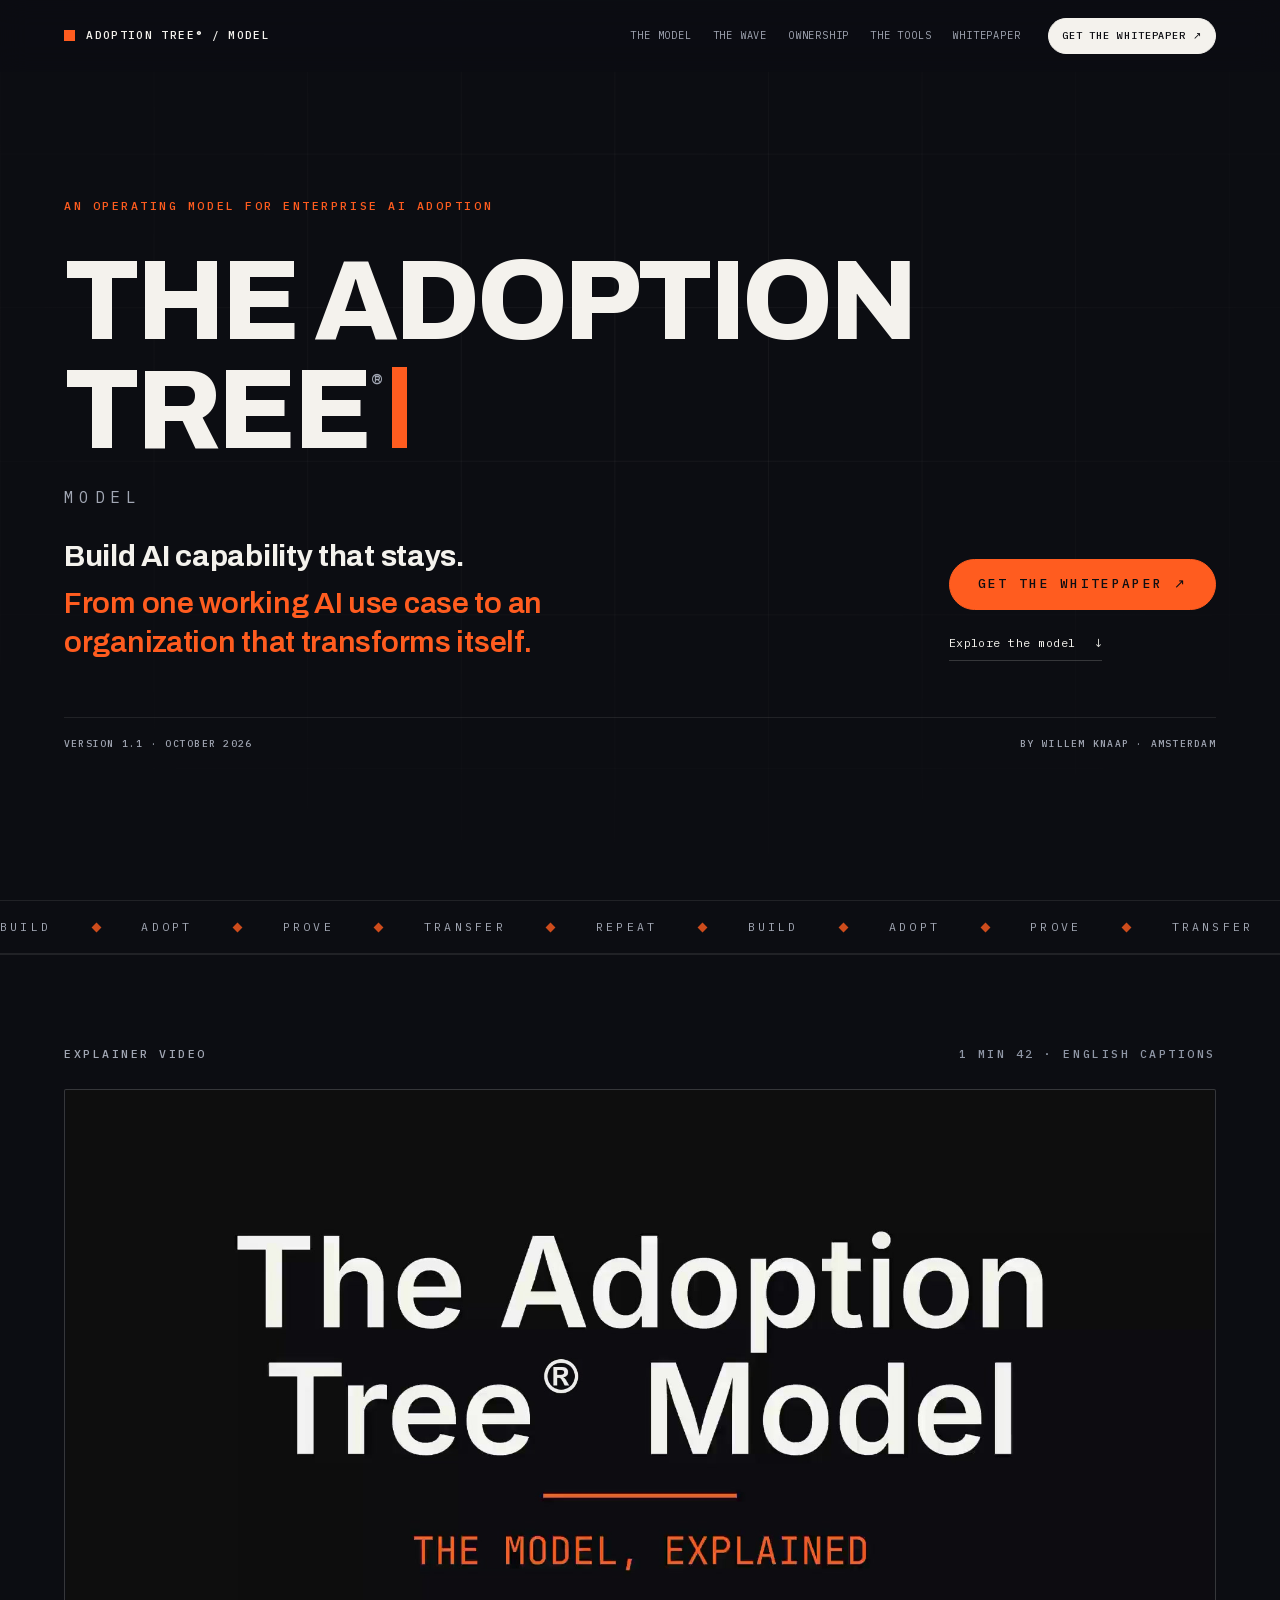
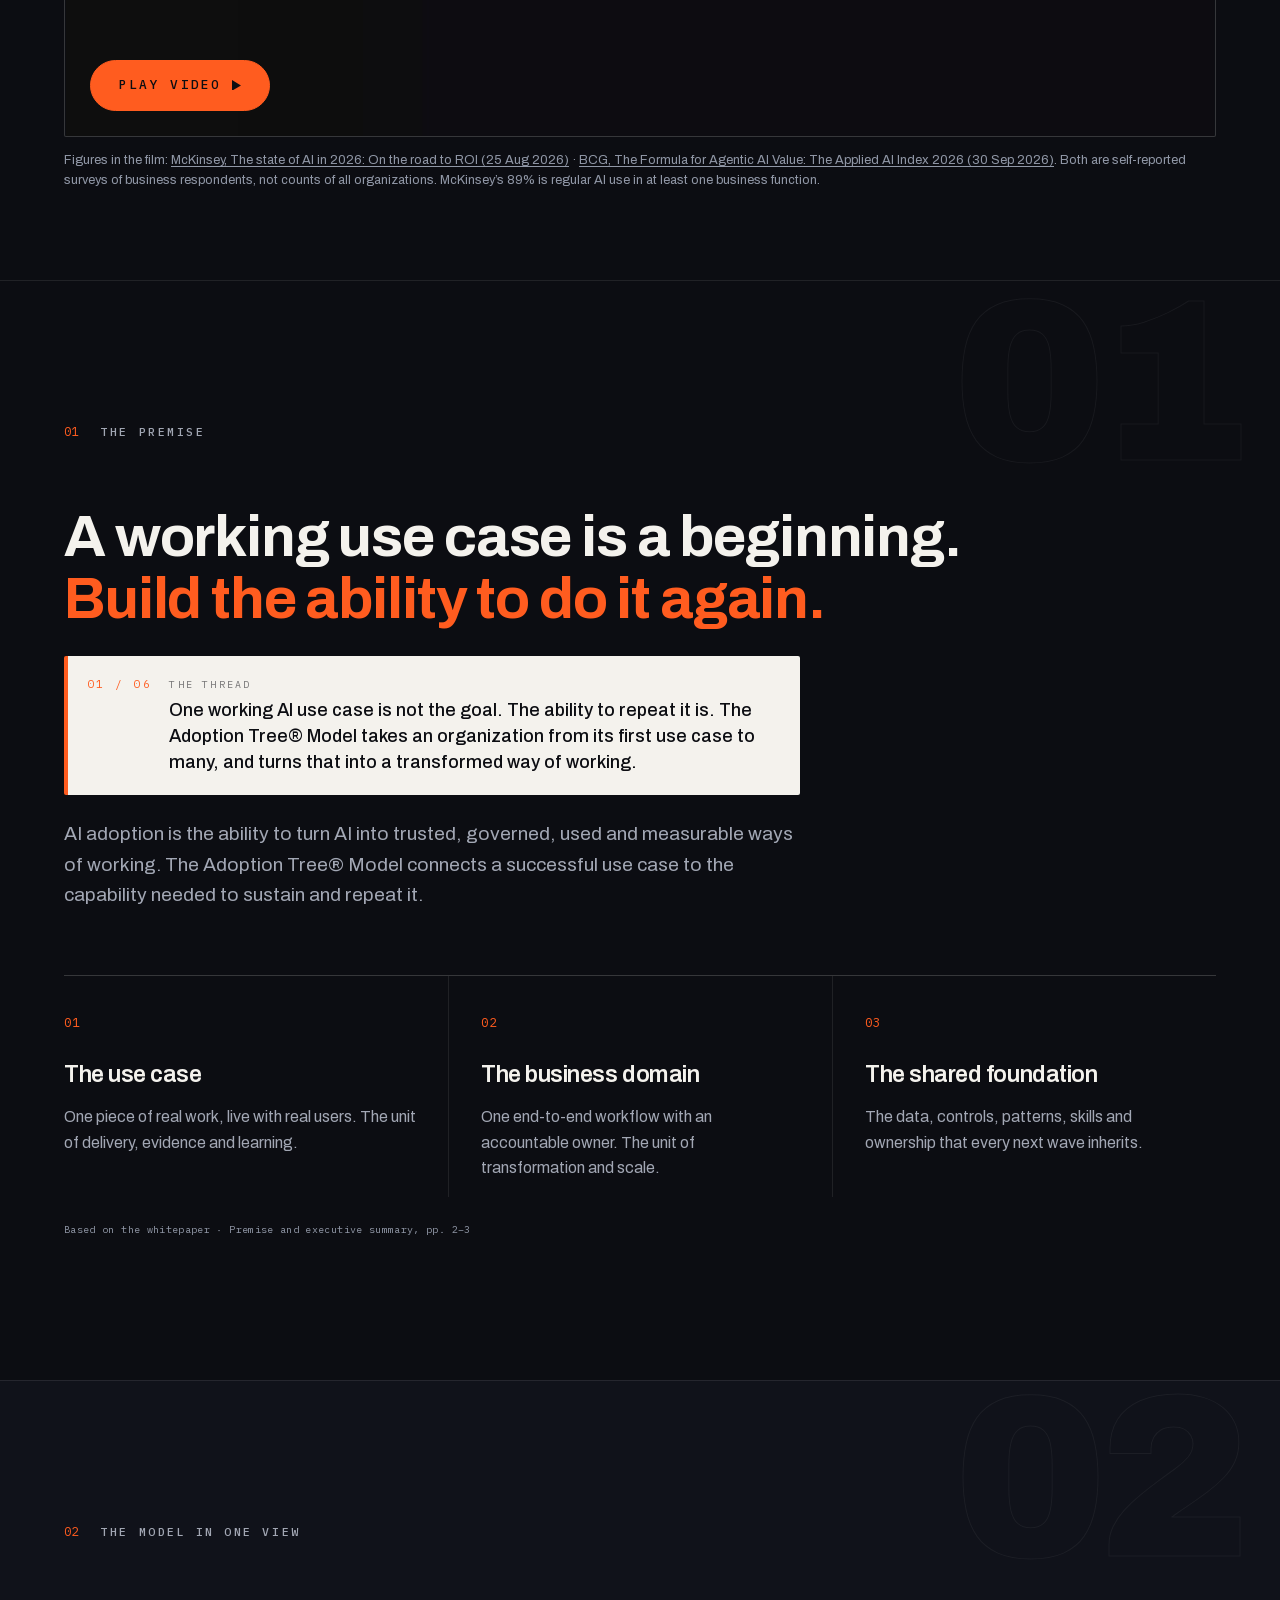
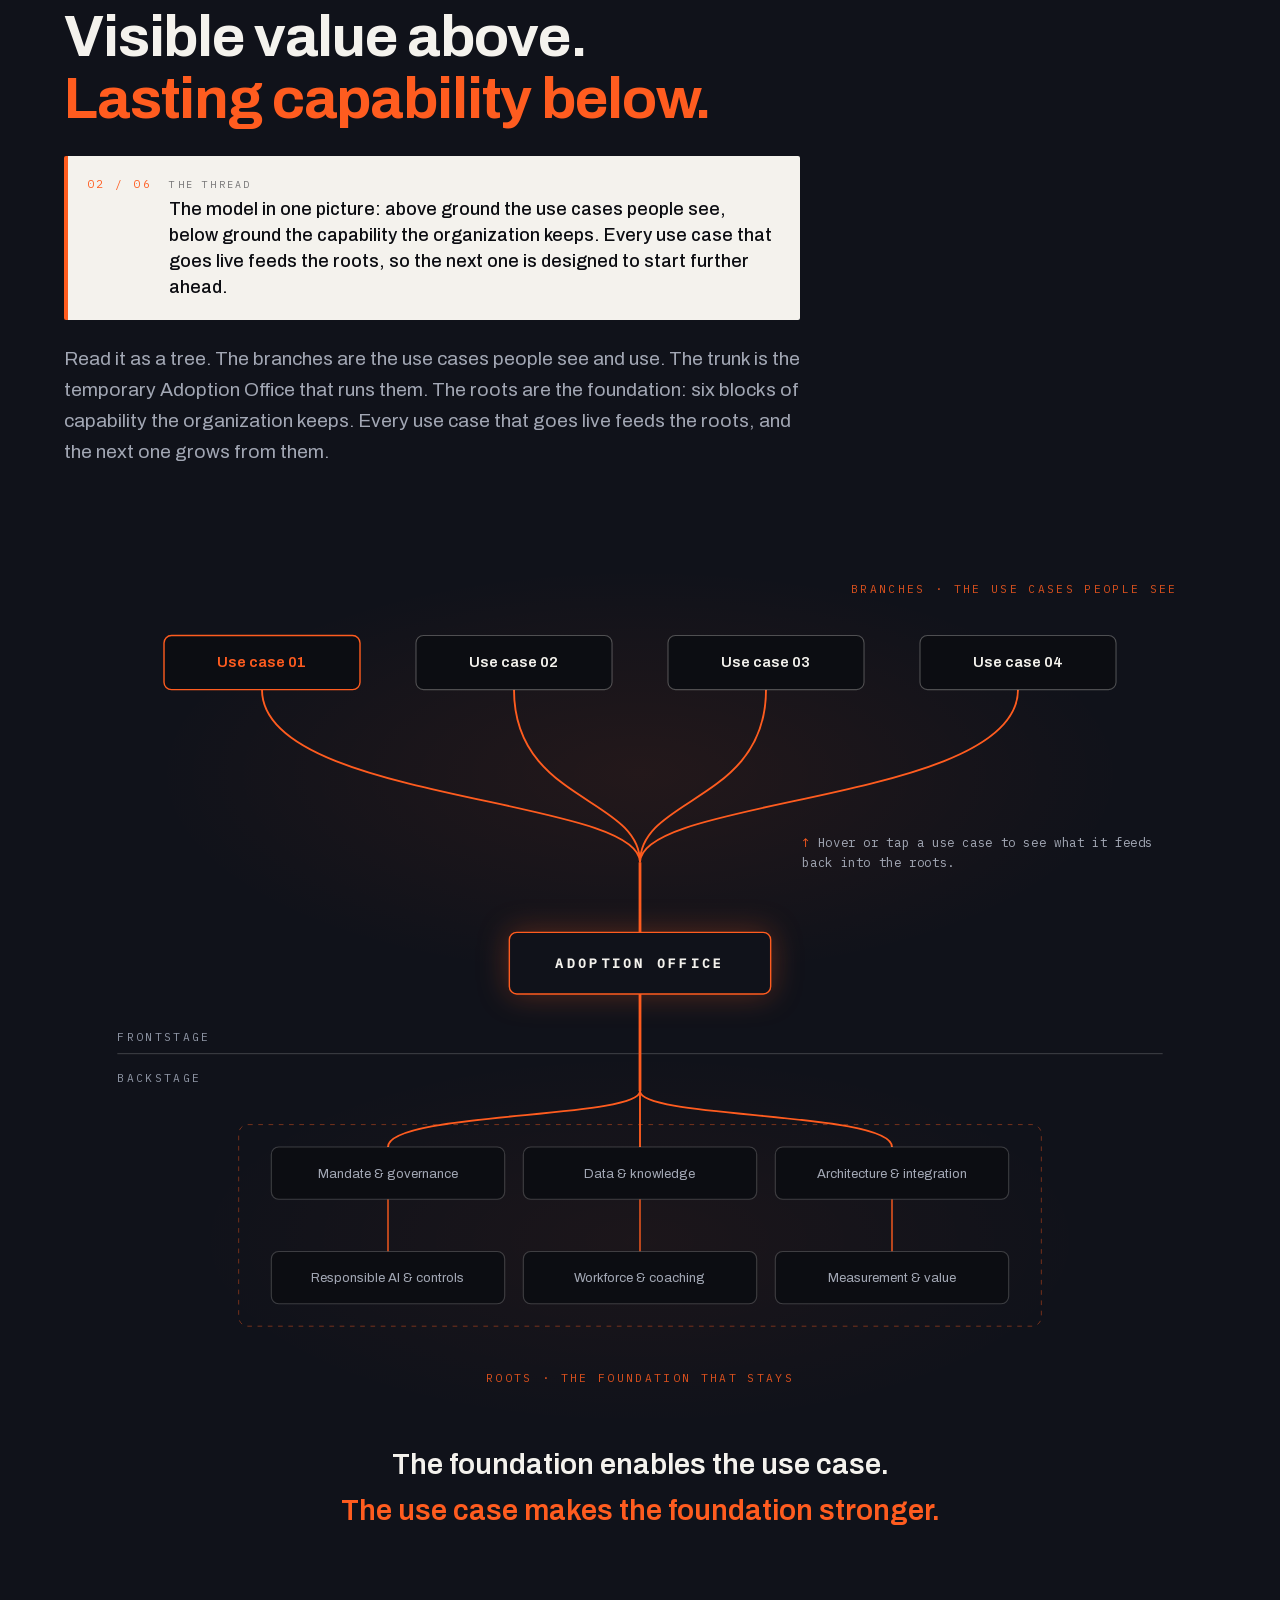
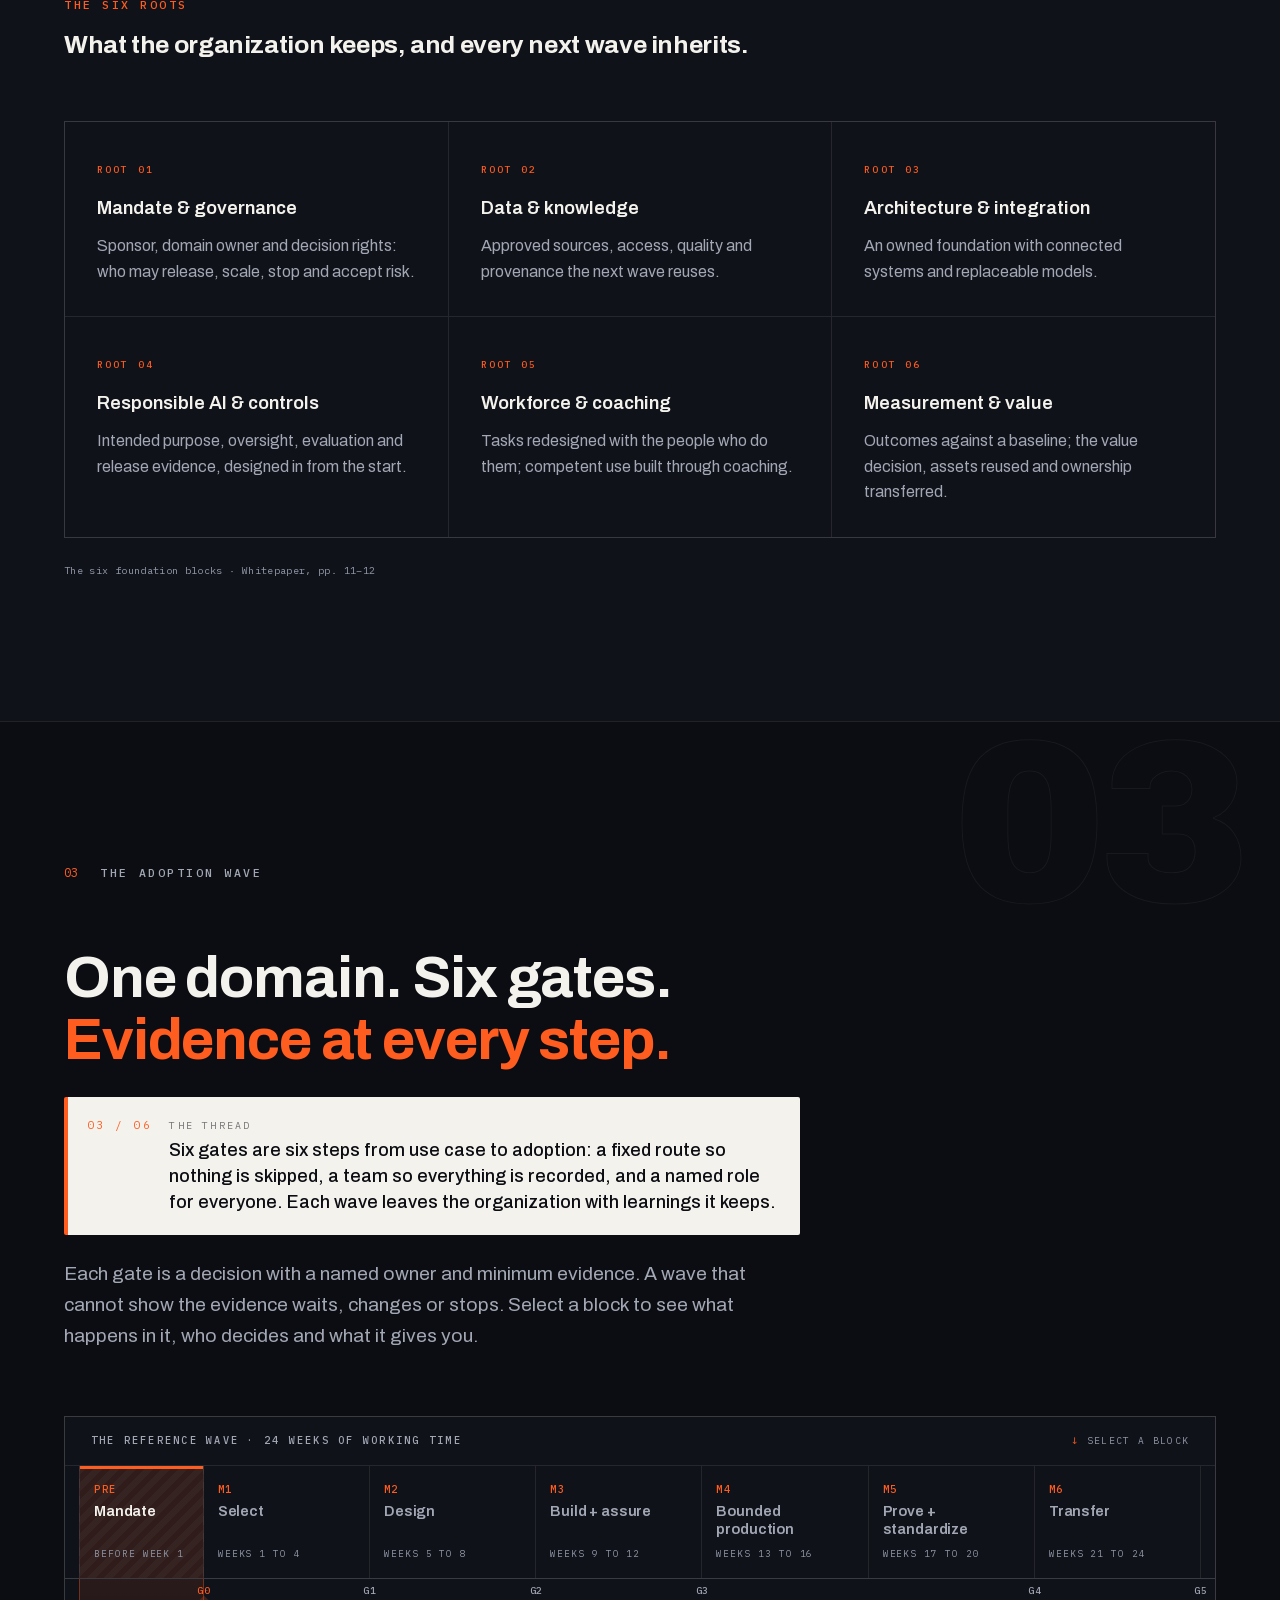
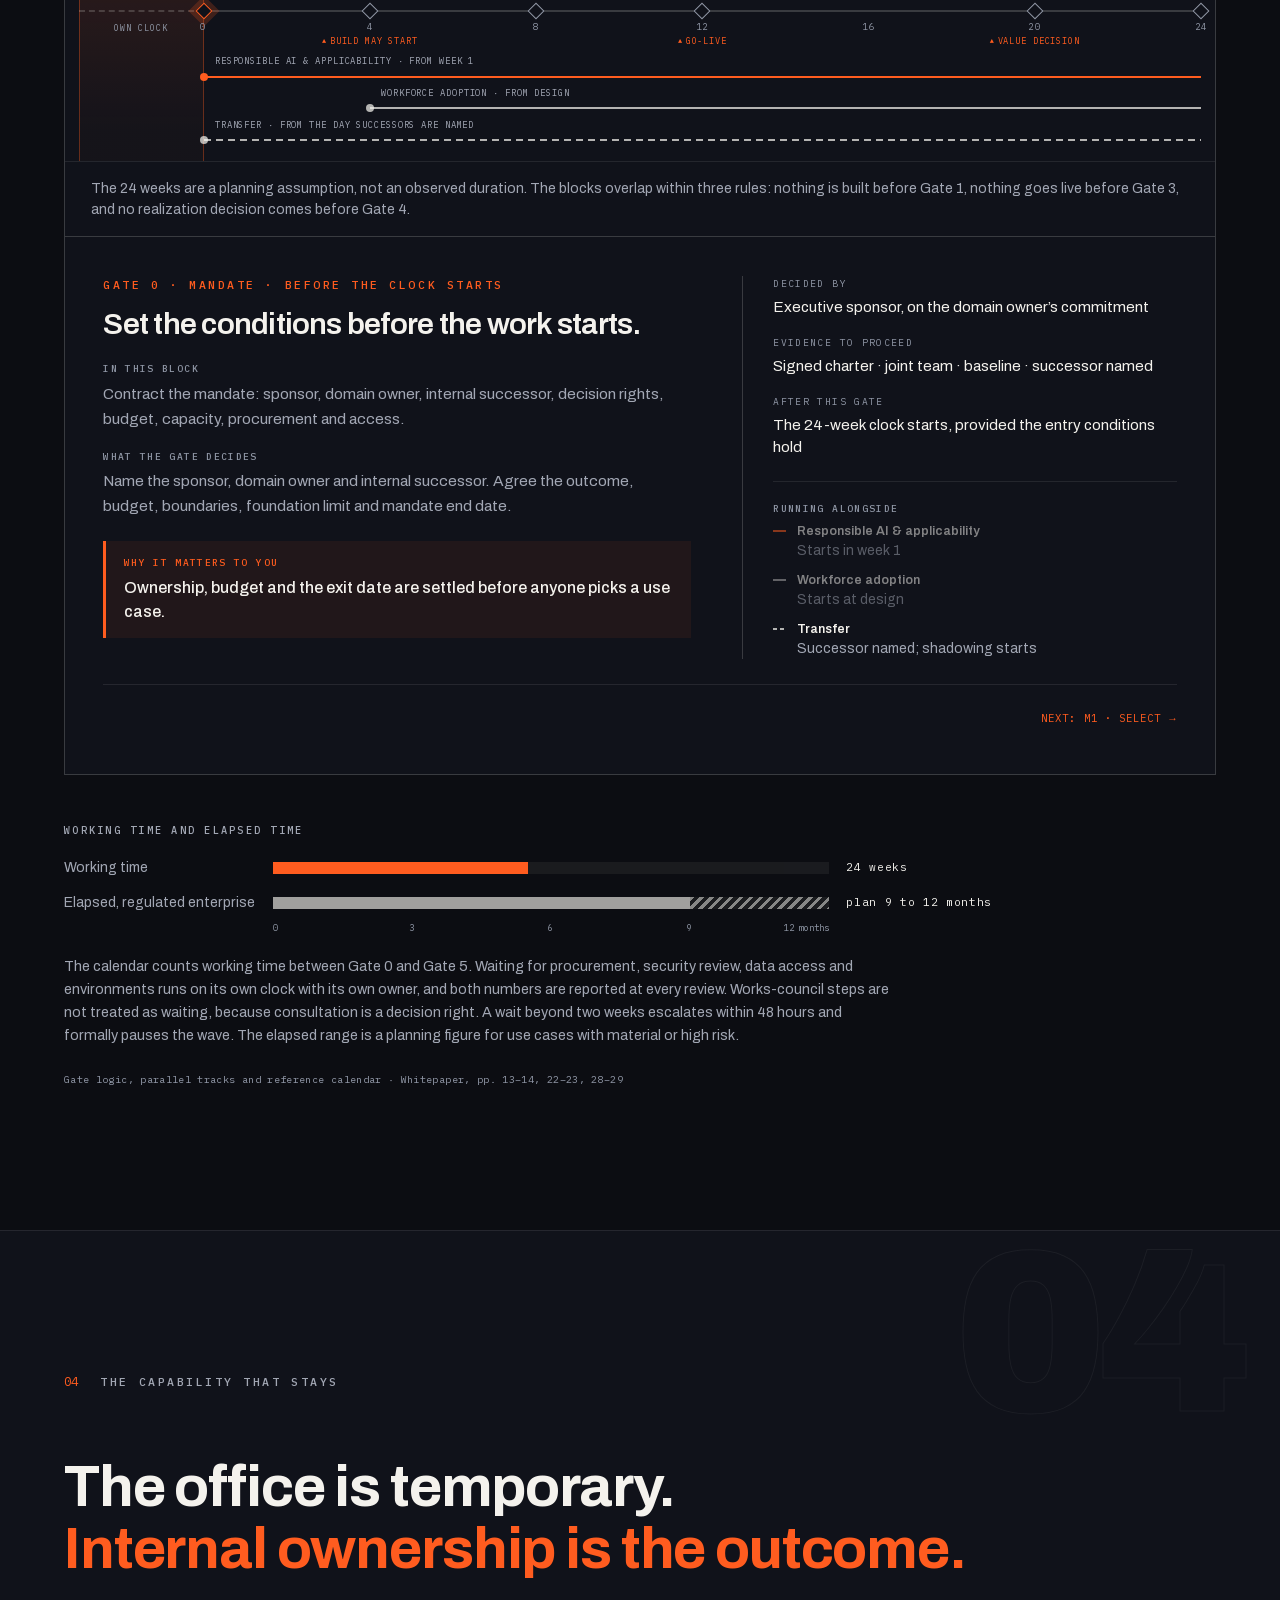
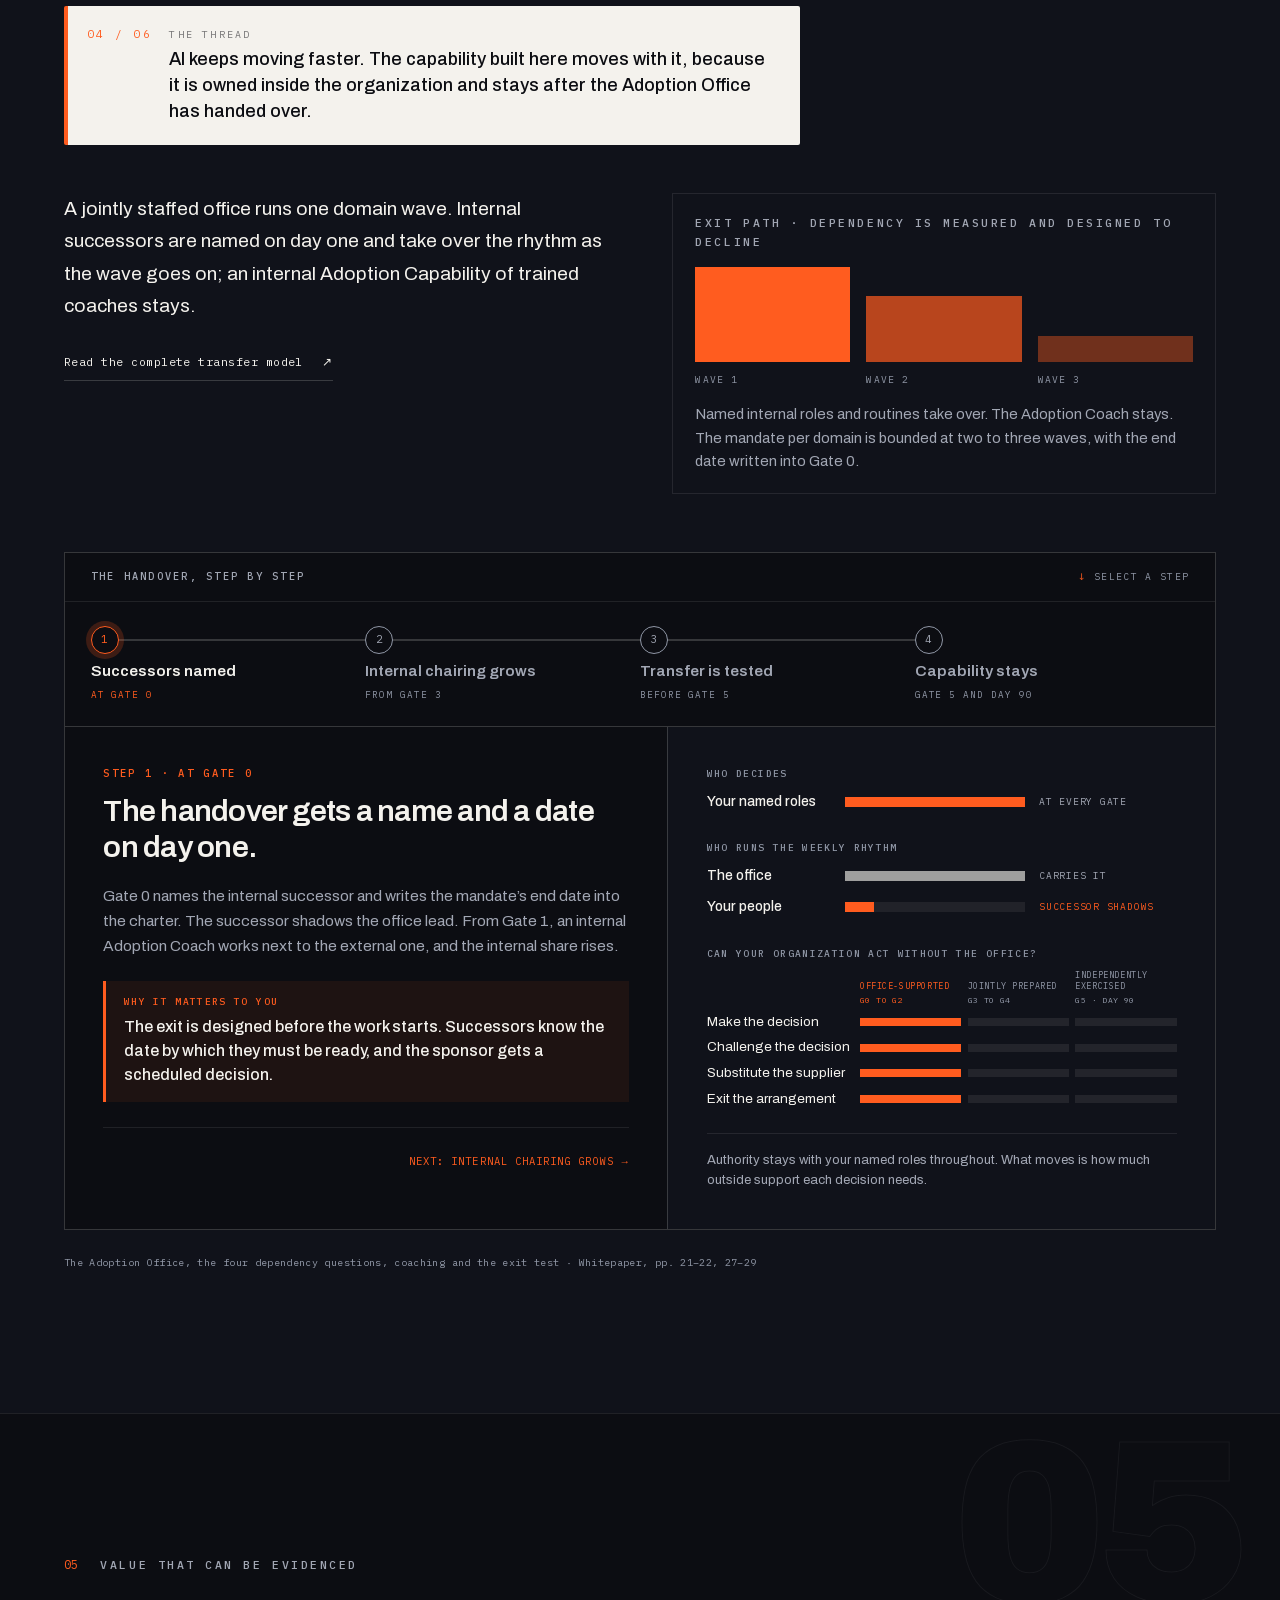
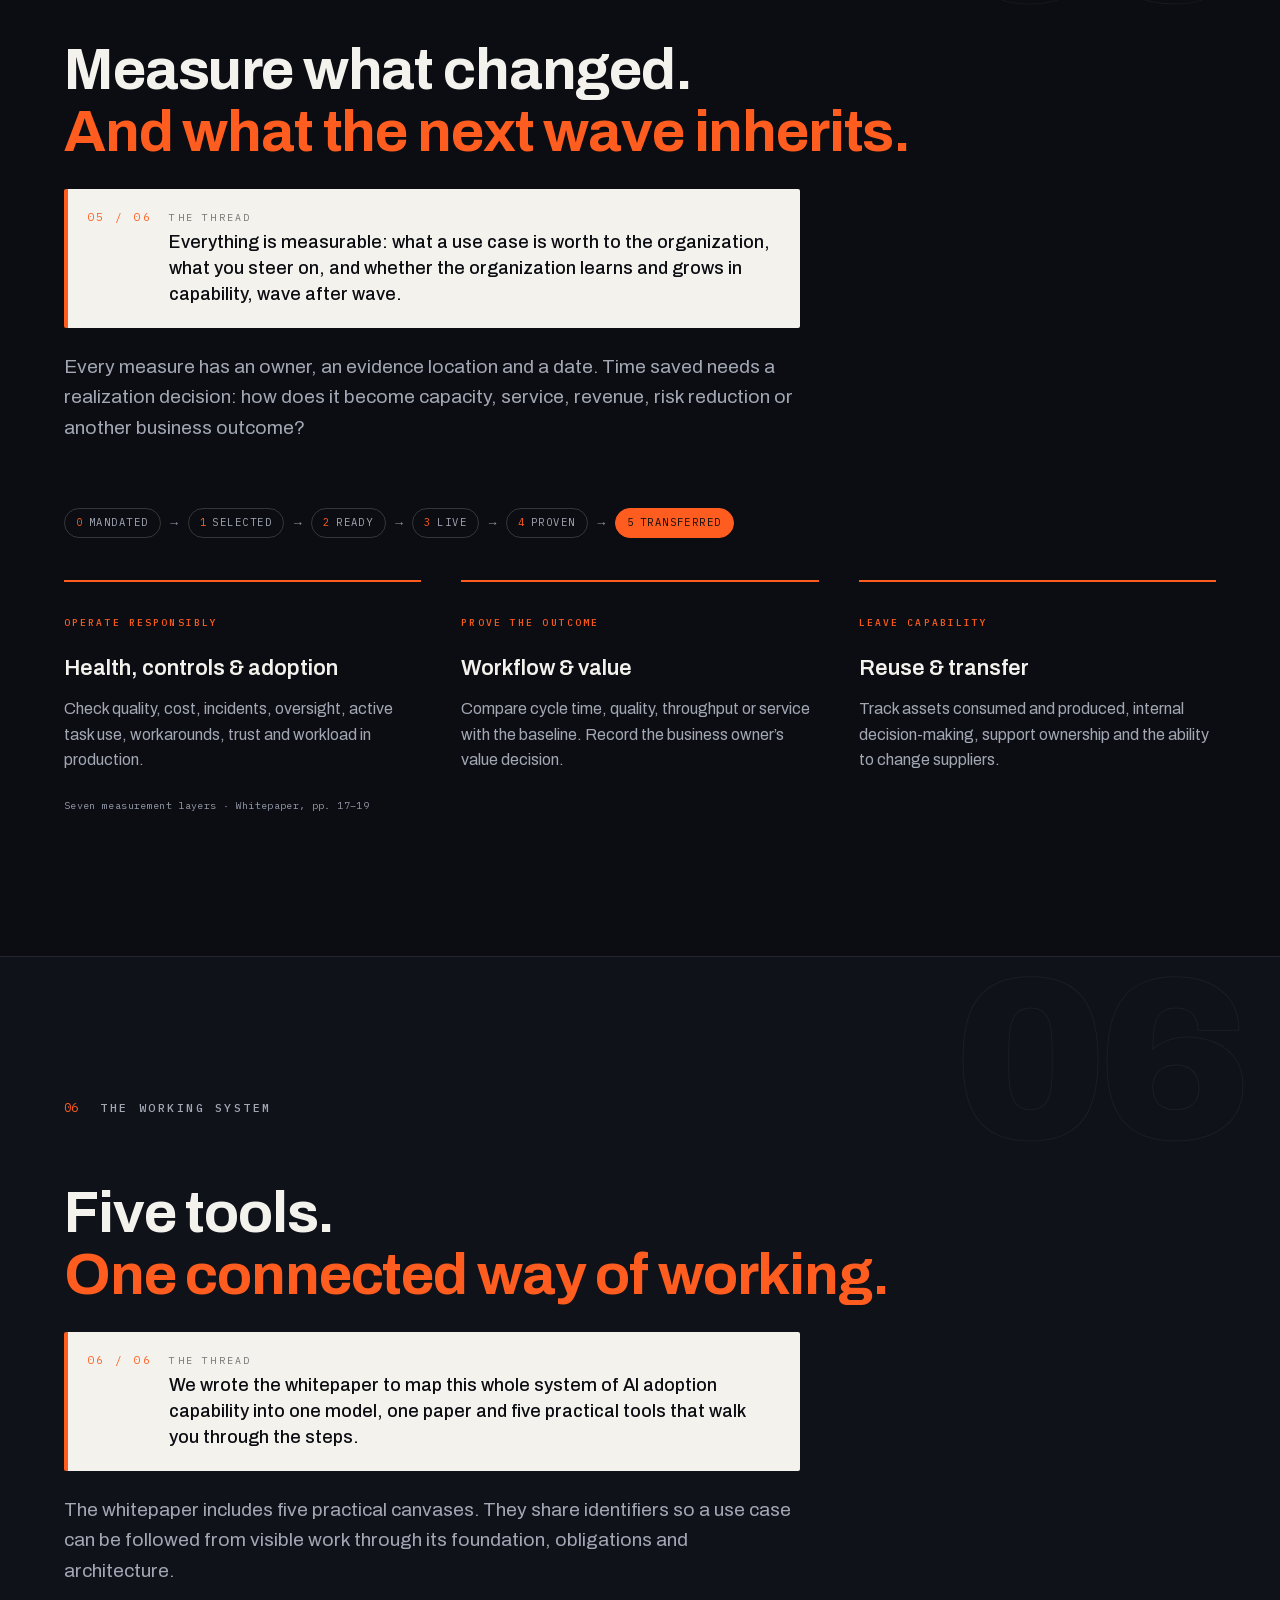
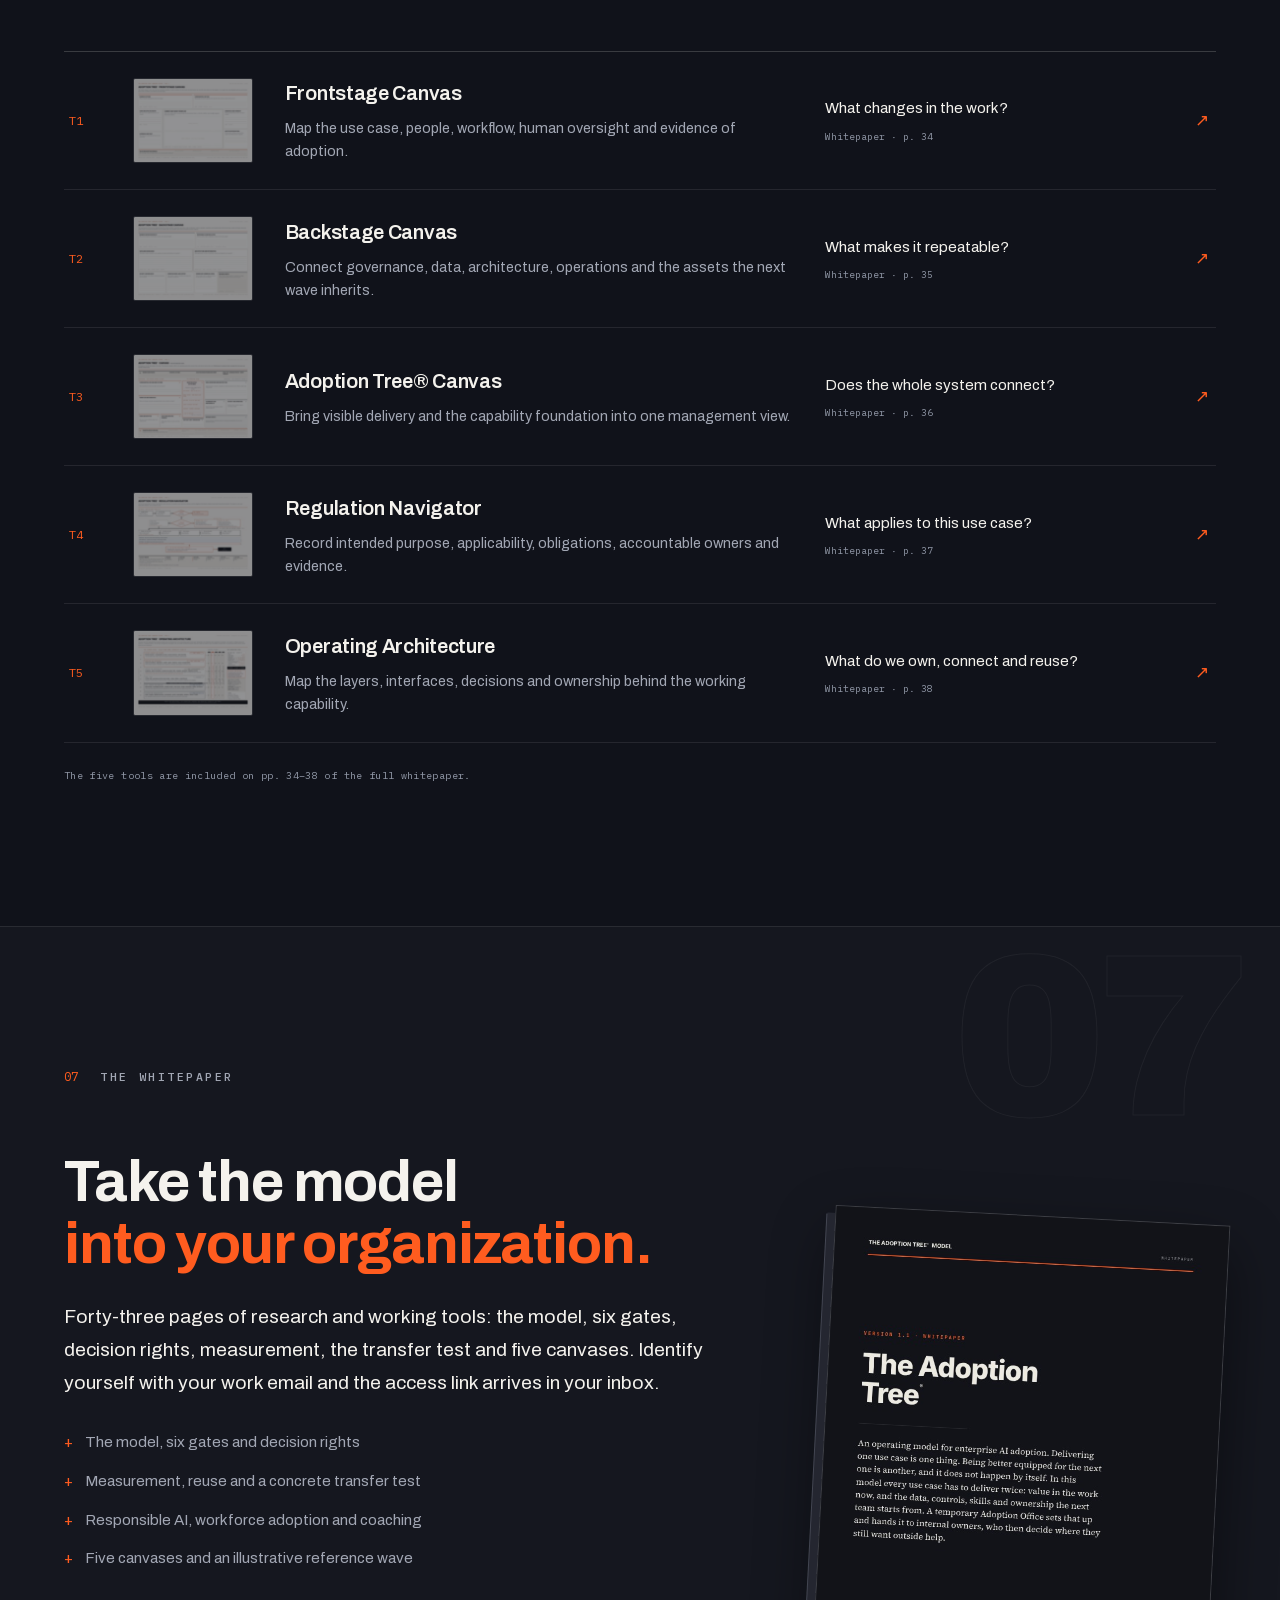
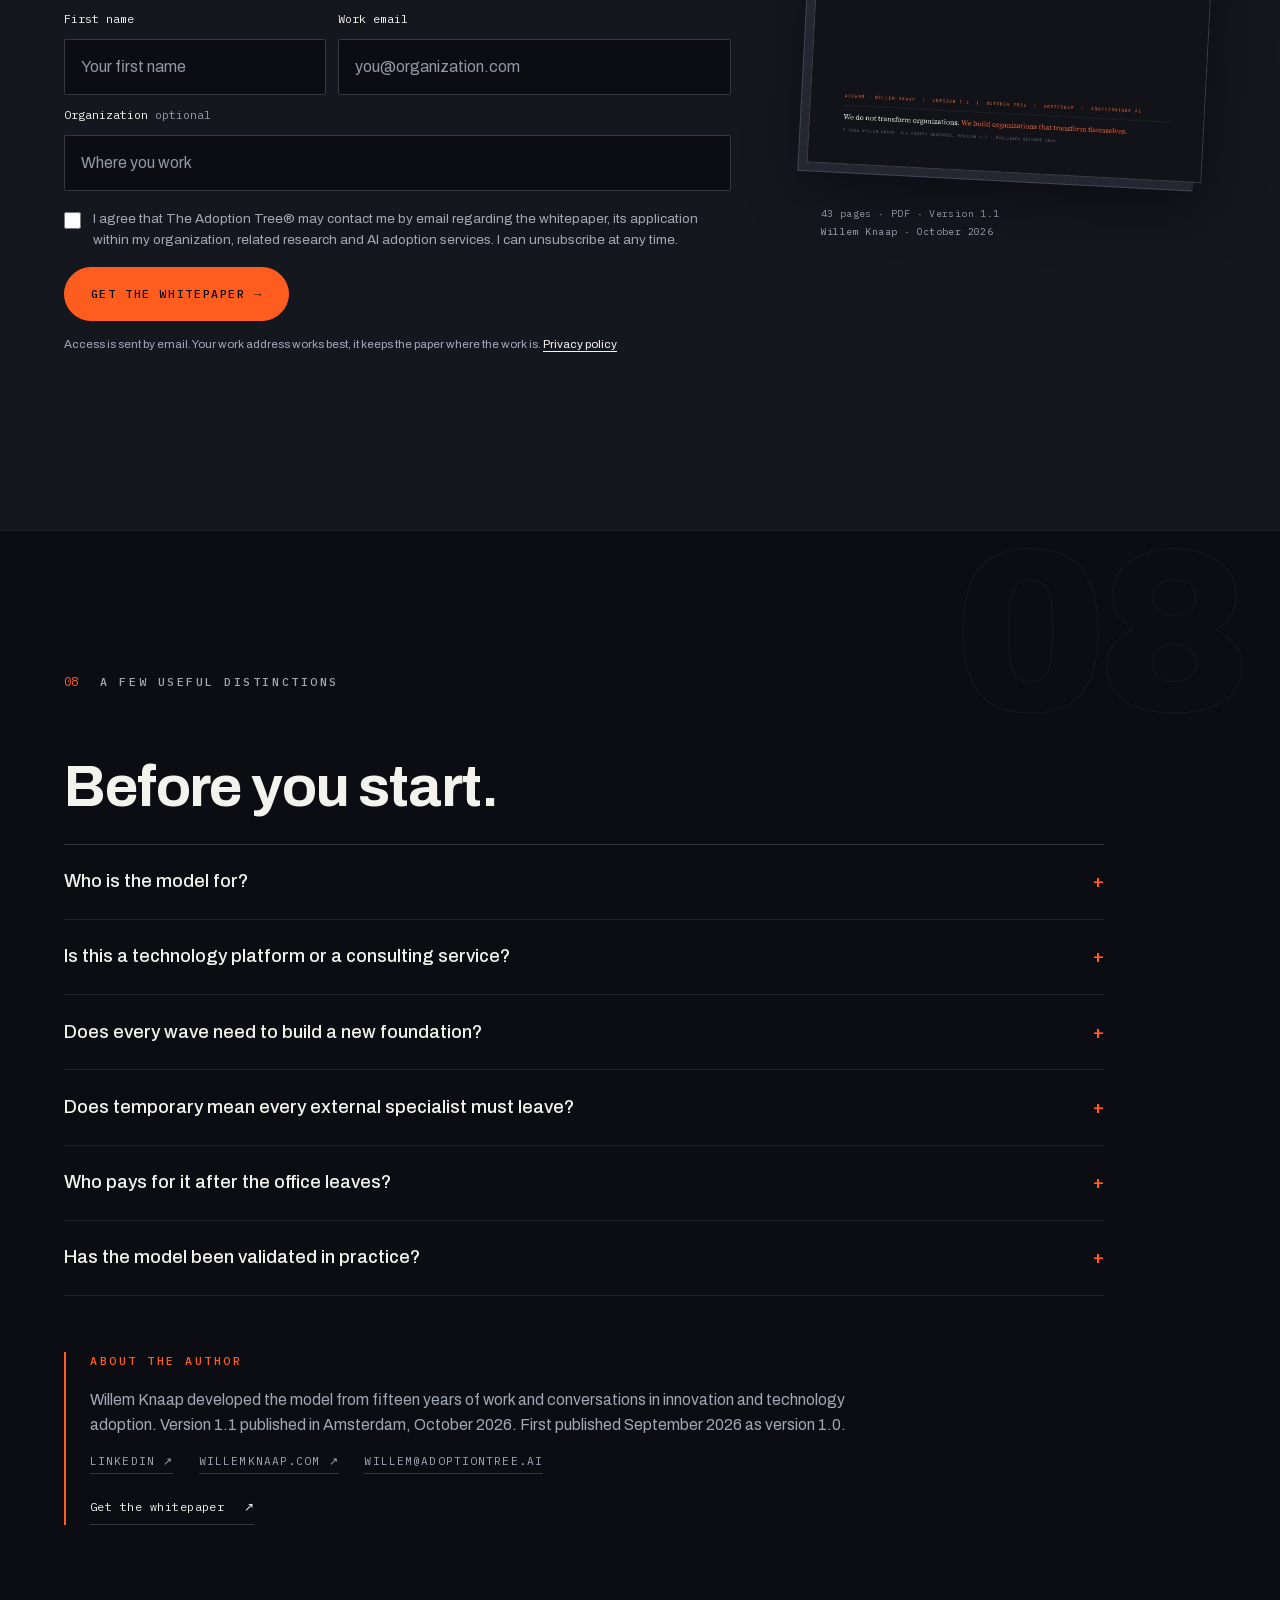
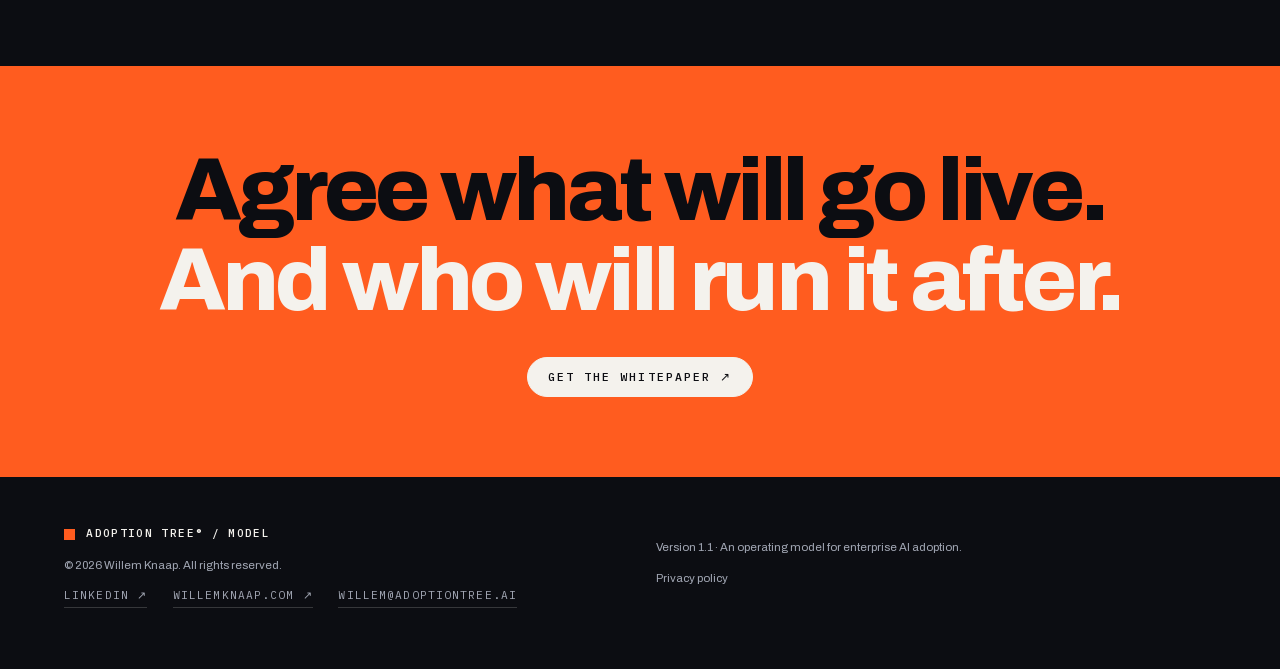
==== commit 666677c5: "Sections 03 and 04: explorable wave timeline and handover steps 03 · The adoption wave: one explorer" ====
--- a/docs/index.html
+++ b/docs/index.html
@@ -12,8 +12,8 @@
 <meta property="og:image" content="https://adoptiontree.ai/assets/video/adoption-tree-model-explainer-poster.jpg?v=20261031"><meta property="og:image:width" content="1920"><meta property="og:image:height" content="1080"><meta property="og:image:alt" content="The Adoption Tree® Model: the model, explained"><meta name="twitter:card" content="summary_large_image">
 <link rel="canonical" href="https://adoptiontree.ai/">
 <link rel="stylesheet" href="css/fonts.css">
-<link rel="stylesheet" href="css/style.css?v=tree8"><link rel="icon" href="favicon.svg" type="image/svg+xml">
-<script src="js/main.js?v=tree8" defer></script>
+<link rel="stylesheet" href="css/style.css?v=wave1"><link rel="icon" href="favicon.svg" type="image/svg+xml">
+<script src="js/main.js?v=wave1" defer></script>
 </head>
 <body>
 <a class="skip-link" href="#main">Skip to content</a>
@@ -43,9 +43,9 @@
 <div class="section__head reveal"><h2 class="label" id="explainer-label">Explainer video</h2><span class="label label--dim video__meta">1 min 42 · English captions</span></div>
 <div class="video reveal">
 <video id="explainerVideo" controls playsinline preload="none" width="1920" height="1080" poster="assets/video/adoption-tree-model-explainer-poster.jpg?v=20261031" aria-labelledby="explainer-label">
-<source src="assets/video/adoption-tree-model-explainer.mp4?v=3" type="video/mp4">
+<source src="assets/video/adoption-tree-model-explainer.mp4?v=20261031" type="video/mp4">
 <track kind="captions" src="assets/video/adoption-tree-model-explainer-captions.vtt?v=3" srclang="en" label="English" default>
-<p>Your browser cannot play this video. <a href="assets/video/adoption-tree-model-explainer.mp4?v=3">Download the explainer video</a>.</p>
+<p>Your browser cannot play this video. <a href="assets/video/adoption-tree-model-explainer.mp4?v=20261031">Download the explainer video</a>.</p>
 </video>
 <button class="video__play" id="explainerPlay" type="button" hidden><span class="btn btn--orange"><span class="video__play-text">Play video</span> <svg class="video__play-icon" aria-hidden="true" focusable="false" viewBox="0 0 10 12" width="10" height="12"><path d="M0 0l10 6-10 6z" fill="currentColor"/></svg></span></button>
 </div>
@@ -184,24 +184,195 @@
 </section>
 
 <section class="section" id="wave" data-num="03">
-<div class="section__head reveal"><span class="section__num">03</span><span class="label">The adoption wave</span></div><h2 class="section__title reveal">One domain. Six gates.<br><span class="accent">Evidence at every step.</span></h2><div class="thread reveal"><span class="thread__index">03 / 06</span><span class="thread__label">The thread</span><p>Six gates are six steps from use case to adoption: a fixed route so nothing is skipped, a team so everything is recorded, and a named role for everyone. Each wave leaves the organization with learnings it keeps.</p></div><p class="section__sub reveal">Each gate is a decision with a named owner and minimum evidence. A wave that cannot show the evidence waits, changes or stops. Select a gate to see what it takes.</p>
-<div class="gate-explorer reveal">
-<div class="gate-tabs" role="tablist" aria-label="Explore the six adoption gates"><button id="gate-tab-0" role="tab" aria-controls="gate-panel-0" aria-selected="true" tabindex="0" class="gate-tab is-selected"><span>Gate 0</span>Mandate<i aria-hidden="true"></i></button><button id="gate-tab-1" role="tab" aria-controls="gate-panel-1" aria-selected="false" tabindex="-1" class="gate-tab"><span>Gate 1</span>Select<i aria-hidden="true"></i></button><button id="gate-tab-2" role="tab" aria-controls="gate-panel-2" aria-selected="false" tabindex="-1" class="gate-tab"><span>Gate 2</span>Design<i aria-hidden="true"></i></button><button id="gate-tab-3" role="tab" aria-controls="gate-panel-3" aria-selected="false" tabindex="-1" class="gate-tab"><span>Gate 3</span>Release<i aria-hidden="true"></i></button><button id="gate-tab-4" role="tab" aria-controls="gate-panel-4" aria-selected="false" tabindex="-1" class="gate-tab"><span>Gate 4</span>Prove<i aria-hidden="true"></i></button><button id="gate-tab-5" role="tab" aria-controls="gate-panel-5" aria-selected="false" tabindex="-1" class="gate-tab"><span>Gate 5</span>Transfer<i aria-hidden="true"></i></button></div>
-<section id="gate-panel-0" class="gate-panel" role="tabpanel" aria-labelledby="gate-tab-0" tabindex="0"><div><span class="label label--orange">Gate 0 · Mandate</span><h3>Set the conditions before the work starts.</h3><p>Name the sponsor, domain owner and internal successor. Agree the outcome, budget, boundaries, foundation limit and mandate end date.</p></div><dl><div><dt>Decision owner</dt><dd>Executive sponsor</dd></div><div><dt>Evidence to proceed</dt><dd>Signed charter · baseline · successor named</dd></div></dl></section><section id="gate-panel-1" class="gate-panel" role="tabpanel" aria-labelledby="gate-tab-1" tabindex="0" hidden><div><span class="label label--orange">Gate 1 · Select</span><h3>Choose one consequential use case.</h3><p>Select a bounded piece of work within the domain, with real users and a measurable outcome. Establish its intended purpose and complete the applicability screen.</p></div><dl><div><dt>Decision owner</dt><dd>Domain owner & product owner</dd></div><div><dt>Evidence to proceed</dt><dd>Use-case dossier · applicability screen</dd></div></dl></section><section id="gate-panel-2" class="gate-panel" role="tabpanel" aria-labelledby="gate-tab-2" tabindex="0" hidden><div><span class="label label--orange">Gate 2 · Design</span><h3>Design the work and the controls together.</h3><p>Define the target workflow, human oversight, architecture, evaluation thresholds, coaching and support. Each control has an accountable owner.</p></div><dl><div><dt>Decision owner</dt><dd>Product owner & control owners</dd></div><div><dt>Evidence to proceed</dt><dd>Target workflow · controls · evaluation & learning plan</dd></div></dl></section><section id="gate-panel-3" class="gate-panel" role="tabpanel" aria-labelledby="gate-tab-3" tabindex="0" hidden><div><span class="label label--orange">Gate 3 · Release</span><h3>Is it feasible? Release to bounded production.</h3><p>The use case works as built and runs under its required controls, so it is released to a defined workflow and user group. Monitoring, support, human oversight and rollback are ready.</p></div><dl><div><dt>Decision owner</dt><dd>Domain owner & residual-risk owner</dd></div><div><dt>Evidence to proceed</dt><dd>Signed release pack · live dashboard · support</dd></div></dl></section><section id="gate-panel-4" class="gate-panel" role="tabpanel" aria-labelledby="gate-tab-4" tabindex="0" hidden><div><span class="label label--orange">Gate 4 · Prove</span><h3>Is it viable? Decide on measured evidence.</h3><p>Compare outcomes with the baseline and check the business case against what production produced. Decide whether to scale, change or stop, and which reusable assets become maintained defaults.</p></div><dl><div><dt>Decision owner</dt><dd>Domain owner & value owner</dd></div><div><dt>Evidence to proceed</dt><dd>Value evidence · reuse register · next-use-case dossier</dd></div></dl></section><section id="gate-panel-5" class="gate-panel" role="tabpanel" aria-labelledby="gate-tab-5" tabindex="0" hidden><div><span class="label label--orange">Gate 5 · Transfer</span><h3>Show that internal owners can run it.</h3><p>Internal owners sign a real release pack and chair the next wave’s mandate and selection decisions. The external team observes in silence.</p></div><dl><div><dt>Decision owner</dt><dd>Sponsor, on the verifier’s report</dd></div><div><dt>Evidence to proceed</dt><dd>Operating manual · transfer scorecard · next-wave plan</dd></div></dl></section>
-</div>
-<div class="parallel-tracks reveal"><p class="label">Three tracks run alongside delivery</p><div><span>Responsible AI & applicability</span><span>Workforce adoption</span><span>Capability transfer</span></div></div>
-<div class="calendar reveal" aria-label="The reference wave: six four-week blocks of working time"><span class="calendar__title label">The reference wave · 24 weeks of working time</span><ol class="calendar__blocks"><li><b>Pre</b><span>Mandate · G0</span></li><li><b>M1</b><span>Select · G1</span></li><li><b>M2</b><span>Design · G2</span></li><li><b>M3</b><span>Build · G3</span></li><li><b>M4</b><span>Bounded production</span></li><li><b>M5</b><span>Prove · G4</span></li><li class="is-last"><b>M6</b><span>Transfer · G5</span></li></ol><p class="planning-note">Nothing is built before Gate 1, nothing goes live before Gate 3, no realization decision before Gate 4. Waiting time (procurement, access, reviews) runs on its own clock; plan 9 to 12 months elapsed in a regulated enterprise.</p></div>
-<p class="source-note">Gate logic and reference calendar · Whitepaper, pp. 13–14, 23</p>
+<div class="section__head reveal"><span class="section__num">03</span><span class="label">The adoption wave</span></div><h2 class="section__title reveal">One domain. Six gates.<br><span class="accent">Evidence at every step.</span></h2><div class="thread reveal"><span class="thread__index">03 / 06</span><span class="thread__label">The thread</span><p>Six gates are six steps from use case to adoption: a fixed route so nothing is skipped, a team so everything is recorded, and a named role for everyone. Each wave leaves the organization with learnings it keeps.</p></div><p class="section__sub reveal">Each gate is a decision with a named owner and minimum evidence. A wave that cannot show the evidence waits, changes or stops. Select a block to see what happens in it, who decides and what it gives you.</p>
+<div class="wave reveal" id="waveExplorer" data-step="0">
+<div class="wave__top"><p class="label">The reference wave · 24 weeks of working time</p><p class="wave__hint">Select a block</p></div>
+<div class="wave__strip" role="tablist" aria-label="The reference wave, block by block">
+<button class="ws-tab ws-tab--pre is-selected" id="wave-tab-0" type="button" role="tab" aria-controls="wave-panel-0" aria-selected="true" tabindex="0" aria-label="Pre Mandate, before week 1, Gate 0"><span class="ws-code">Pre</span><span class="ws-name">Mandate</span><span class="ws-short">Mandate</span><span class="ws-weeks">Before week 1</span></button>
+<button class="ws-tab" id="wave-tab-1" type="button" role="tab" aria-controls="wave-panel-1" aria-selected="false" tabindex="-1" aria-label="M1 Select, weeks 1 to 4, Gate 1"><span class="ws-code">M1</span><span class="ws-name">Select</span><span class="ws-short">Select</span><span class="ws-weeks">Weeks 1 to 4</span></button>
+<button class="ws-tab" id="wave-tab-2" type="button" role="tab" aria-controls="wave-panel-2" aria-selected="false" tabindex="-1" aria-label="M2 Design, weeks 5 to 8, Gate 2"><span class="ws-code">M2</span><span class="ws-name">Design</span><span class="ws-short">Design</span><span class="ws-weeks">Weeks 5 to 8</span></button>
+<button class="ws-tab" id="wave-tab-3" type="button" role="tab" aria-controls="wave-panel-3" aria-selected="false" tabindex="-1" aria-label="M3 Build + assure, weeks 9 to 12, Gate 3"><span class="ws-code">M3</span><span class="ws-name">Build + assure</span><span class="ws-short">Build</span><span class="ws-weeks">Weeks 9 to 12</span></button>
+<button class="ws-tab" id="wave-tab-4" type="button" role="tab" aria-controls="wave-panel-4" aria-selected="false" tabindex="-1" aria-label="M4 Live: bounded production, weeks 13 to 16, no gate"><span class="ws-code">M4</span><span class="ws-name">Bounded production</span><span class="ws-short">Live</span><span class="ws-weeks">Weeks 13 to 16</span></button>
+<button class="ws-tab" id="wave-tab-5" type="button" role="tab" aria-controls="wave-panel-5" aria-selected="false" tabindex="-1" aria-label="M5 Prove + standardize, weeks 17 to 20, Gate 4"><span class="ws-code">M5</span><span class="ws-name">Prove + standardize</span><span class="ws-short">Prove</span><span class="ws-weeks">Weeks 17 to 20</span></button>
+<button class="ws-tab" id="wave-tab-6" type="button" role="tab" aria-controls="wave-panel-6" aria-selected="false" tabindex="-1" aria-label="M6 Transfer, weeks 21 to 24, Gate 5"><span class="ws-code">M6</span><span class="ws-name">Transfer</span><span class="ws-short">Transfer</span><span class="ws-weeks">Weeks 21 to 24</span></button>
+</div>
+<div class="wave__chart">
+<span class="wave__band" aria-hidden="true"></span>
+<div class="wave__ruler" aria-hidden="true">
+<span class="wr-pre">own clock</span>
+<span class="wr-line"><i class="wr-fill"></i></span>
+<span class="wr-gate is-current" data-step="0" style="--w:0"><i></i><b>G0</b></span>
+<span class="wr-gate" data-step="1" style="--w:4"><i></i><b>G1</b></span>
+<span class="wr-gate" data-step="2" style="--w:8"><i></i><b>G2</b></span>
+<span class="wr-gate" data-step="3" style="--w:12"><i></i><b>G3</b></span>
+<span class="wr-gate" data-step="5" style="--w:20"><i></i><b>G4</b></span>
+<span class="wr-gate" data-step="6" style="--w:24"><i></i><b>G5</b></span>
+<span class="wr-week" style="--w:0">0</span><span class="wr-week" style="--w:4">4</span><span class="wr-week" style="--w:8">8</span><span class="wr-week" style="--w:12">12</span><span class="wr-week" style="--w:16">16</span><span class="wr-week" style="--w:20">20</span><span class="wr-week" style="--w:24">24</span>
+<span class="wr-rule" style="--w:4">Build may start</span><span class="wr-rule" style="--w:12">Go-live</span><span class="wr-rule" style="--w:20">Value decision</span>
+</div>
+<div class="wave__lanes" aria-hidden="true">
+<div class="lane lane--rai" style="--from:0"><span class="lane__name">Responsible AI &amp; applicability · from week 1</span></div>
+<div class="lane lane--work" style="--from:4"><span class="lane__name">Workforce adoption · from design</span></div>
+<div class="lane lane--transfer" style="--from:0"><span class="lane__name">Transfer · from the day successors are named</span></div>
+</div>
+</div>
+<p class="wave__rules">The 24 weeks are a planning assumption, not an observed duration. The blocks overlap within three rules: nothing is built before Gate 1, nothing goes live before Gate 3, and no realization decision comes before Gate 4.</p>
+<div class="wave__panels">
+<section class="ws-panel is-active" id="wave-panel-0" role="tabpanel" aria-labelledby="wave-tab-0" tabindex="0">
+<div class="ws-main"><p class="label label--orange">Gate 0 · Mandate · before the clock starts</p><h3>Set the conditions before the work starts.</h3>
+<p class="ws-para"><span class="ws-k">In this block</span>Contract the mandate: sponsor, domain owner, internal successor, decision rights, budget, capacity, procurement and access.</p>
+<p class="ws-para"><span class="ws-k">What the gate decides</span>Name the sponsor, domain owner and internal successor. Agree the outcome, budget, boundaries, foundation limit and mandate end date.</p>
+<div class="ws-why"><span class="ws-k">Why it matters to you</span><p>Ownership, budget and the exit date are settled before anyone picks a use case.</p></div></div>
+<div class="ws-side"><dl><div><dt>Decided by</dt><dd>Executive sponsor, on the domain owner’s commitment</dd></div><div><dt>Evidence to proceed</dt><dd>Signed charter · joint team · baseline · successor named</dd></div><div><dt>After this gate</dt><dd>The 24-week clock starts, provided the entry conditions hold</dd></div></dl>
+<div class="ws-tracks"><p class="ws-k">Running alongside</p><ul><li class="ws-track ws-track--rai is-waiting"><b>Responsible AI &amp; applicability</b><span>Starts in week 1</span></li><li class="ws-track ws-track--work is-waiting"><b>Workforce adoption</b><span>Starts at design</span></li><li class="ws-track ws-track--transfer"><b>Transfer</b><span>Successor named; shadowing starts</span></li></ul></div></div>
+<div class="ws-nav"><button class="ws-nav__btn ws-nav__btn--next" type="button" data-go="1">Next: M1 · Select <span aria-hidden="true">→</span></button></div>
+</section>
+<section class="ws-panel" id="wave-panel-1" role="tabpanel" aria-labelledby="wave-tab-1" tabindex="0" hidden>
+<div class="ws-main"><p class="label label--orange">Gate 1 · Select · weeks 1 to 4</p><h3>Choose one consequential use case.</h3>
+<p class="ws-para"><span class="ws-k">In this block</span>Map the domain, its current workflow, users and AI activity. Establish the baseline, run the applicability screen and select the first use case.</p>
+<p class="ws-para"><span class="ws-k">What the gate decides</span>Select a bounded piece of work within the domain, with real users and a measurable outcome. Establish its intended purpose and complete the applicability screen.</p>
+<div class="ws-why"><span class="ws-k">Why it matters to you</span><p>You commit to one use case with a measured starting point, and you know which rules apply before anything is built.</p></div></div>
+<div class="ws-side"><dl><div><dt>Decided by</dt><dd>Domain owner &amp; product owner</dd></div><div><dt>Evidence to proceed</dt><dd>Use-case dossier · applicability screen</dd></div><div><dt>After this gate</dt><dd>Build may start on the parts of the design already approved</dd></div></dl>
+<div class="ws-tracks"><p class="ws-k">Running alongside</p><ul><li class="ws-track ws-track--rai"><b>Responsible AI &amp; applicability</b><span>Applicability screen, routing and classification</span></li><li class="ws-track ws-track--work is-waiting"><b>Workforce adoption</b><span>Starts at design</span></li><li class="ws-track ws-track--transfer"><b>Transfer</b><span>The office carries the rhythm; the successor shadows</span></li></ul></div></div>
+<div class="ws-nav"><button class="ws-nav__btn" type="button" data-go="0"><span aria-hidden="true">←</span> Pre-start</button><button class="ws-nav__btn ws-nav__btn--next" type="button" data-go="2">Next: M2 · Design <span aria-hidden="true">→</span></button></div>
+</section>
+<section class="ws-panel" id="wave-panel-2" role="tabpanel" aria-labelledby="wave-tab-2" tabindex="0" hidden>
+<div class="ws-main"><p class="label label--orange">Gate 2 · Design · weeks 5 to 8</p><h3>Design the work and the controls together.</h3>
+<p class="ws-para"><span class="ws-k">In this block</span>Co-design the target workflow, human oversight, architecture, data, evaluations, responsible-AI controls, support and learning.</p>
+<p class="ws-para"><span class="ws-k">What the gate decides</span>Define the target workflow, human oversight, architecture, evaluation thresholds, coaching and support. Each control has an accountable owner. Where it applies, works-council consent is an exit condition.</p>
+<div class="ws-why"><span class="ws-k">Why it matters to you</span><p>Controls are designed into the work from the start, and each one has a named owner.</p></div></div>
+<div class="ws-side"><dl><div><dt>Decided by</dt><dd>Product owner &amp; control owners</dd></div><div><dt>Evidence to proceed</dt><dd>Target workflow · controls · evaluation &amp; learning plan</dd></div><div><dt>After this gate</dt><dd>Build proceeds on the approved design</dd></div></dl>
+<div class="ws-tracks"><p class="ws-k">Running alongside</p><ul><li class="ws-track ws-track--rai"><b>Responsible AI &amp; applicability</b><span>Controls designed into delivery</span></li><li class="ws-track ws-track--work"><b>Workforce adoption</b><span>Role redesign; coaching prepared</span></li><li class="ws-track ws-track--transfer"><b>Transfer</b><span>The office carries the rhythm; the successor shadows</span></li></ul></div></div>
+<div class="ws-nav"><button class="ws-nav__btn" type="button" data-go="1"><span aria-hidden="true">←</span> M1 · Select</button><button class="ws-nav__btn ws-nav__btn--next" type="button" data-go="3">Next: M3 · Build <span aria-hidden="true">→</span></button></div>
+</section>
+<section class="ws-panel" id="wave-panel-3" role="tabpanel" aria-labelledby="wave-tab-3" tabindex="0" hidden>
+<div class="ws-main"><p class="label label--orange">Gate 3 · Release · weeks 9 to 12</p><h3>Is it feasible? Release to bounded production.</h3>
+<p class="ws-para"><span class="ws-k">In this block</span>Build or configure, integrate, test and document. Train coaches, and prepare support and fallback.</p>
+<p class="ws-para"><span class="ws-k">What the gate decides</span>The use case works as built and runs under its required controls, so it is released to a defined workflow and user group. Monitoring, support, human oversight and rollback are ready.</p>
+<div class="ws-why"><span class="ws-k">Why it matters to you</span><p>Nothing reaches real users until it works under its controls. The release and the residual risk are signed separately.</p></div></div>
+<div class="ws-side"><dl><div><dt>Decided by</dt><dd>Domain owner &amp; residual-risk owner</dd></div><div><dt>Evidence to proceed</dt><dd>Signed release pack · live dashboard · support</dd></div><div><dt>After this gate</dt><dd>Go-live, for a defined group</dd></div></dl>
+<div class="ws-tracks"><p class="ws-k">Running alongside</p><ul><li class="ws-track ws-track--rai"><b>Responsible AI &amp; applicability</b><span>Release evidence</span></li><li class="ws-track ws-track--work"><b>Workforce adoption</b><span>Coaches trained; support prepared</span></li><li class="ws-track ws-track--transfer"><b>Transfer</b><span>From Gate 3, internal owners chair, sign and present</span></li></ul></div></div>
+<div class="ws-nav"><button class="ws-nav__btn" type="button" data-go="2"><span aria-hidden="true">←</span> M2 · Design</button><button class="ws-nav__btn ws-nav__btn--next" type="button" data-go="4">Next: M4 · Live <span aria-hidden="true">→</span></button></div>
+</section>
+<section class="ws-panel" id="wave-panel-4" role="tabpanel" aria-labelledby="wave-tab-4" tabindex="0" hidden>
+<div class="ws-main"><p class="label label--orange">No gate · bounded production · weeks 13 to 16</p><h3>Run it live, for a defined group.</h3>
+<p class="ws-para"><span class="ws-k">In this block</span>Release to a defined group and workflow. Coach users. Monitor quality, trust, overrides, incidents, cost and outcomes.</p>
+<p class="ws-para"><span class="ws-k">No gate here</span>This block builds the evidence that Gate 4 will judge: what production produced.</p>
+<div class="ws-why"><span class="ws-k">Why it matters to you</span><p>The value decision will rest on what happened in real use.</p></div></div>
+<div class="ws-side"><dl><div><dt>Decided by</dt><dd>No gate decision in this block</dd></div><div><dt>Output</dt><dd>Live dashboard · support model · production review</dd></div></dl>
+<div class="ws-tracks"><p class="ws-k">Running alongside</p><ul><li class="ws-track ws-track--rai"><b>Responsible AI &amp; applicability</b><span>Monitoring in production</span></li><li class="ws-track ws-track--work"><b>Workforce adoption</b><span>Users coached in the live workflow</span></li><li class="ws-track ws-track--transfer"><b>Transfer</b><span>Internal owners chair; decisions jointly prepared</span></li></ul></div></div>
+<div class="ws-nav"><button class="ws-nav__btn" type="button" data-go="3"><span aria-hidden="true">←</span> M3 · Build</button><button class="ws-nav__btn ws-nav__btn--next" type="button" data-go="5">Next: M5 · Prove <span aria-hidden="true">→</span></button></div>
+</section>
+<section class="ws-panel" id="wave-panel-5" role="tabpanel" aria-labelledby="wave-tab-5" tabindex="0" hidden>
+<div class="ws-main"><p class="label label--orange">Gate 4 · Prove · weeks 17 to 20</p><h3>Is it viable? Decide on measured evidence.</h3>
+<p class="ws-para"><span class="ws-k">In this block</span>Correct failure modes and compare with the baseline. Update assessments, standardize reusable assets and select the next use case.</p>
+<p class="ws-para"><span class="ws-k">What the gate decides</span>Compare outcomes with the baseline and check the business case against what production produced. Decide whether to scale, change or stop, and which reusable assets become maintained defaults.</p>
+<div class="ws-why"><span class="ws-k">Why it matters to you</span><p>Time saved counts only when the owners decide what it becomes. Reusable assets get an owner, so the next wave can build on them.</p></div></div>
+<div class="ws-side"><dl><div><dt>Decided by</dt><dd>Domain owner &amp; value owner</dd></div><div><dt>Evidence to proceed</dt><dd>Value evidence · reuse register · next-use-case dossier</dd></div><div><dt>At this gate</dt><dd>The realization decision: scale, change or stop</dd></div></dl>
+<div class="ws-tracks"><p class="ws-k">Running alongside</p><ul><li class="ws-track ws-track--rai"><b>Responsible AI &amp; applicability</b><span>Assessments updated</span></li><li class="ws-track ws-track--work"><b>Workforce adoption</b><span>Competent use and workload evidence</span></li><li class="ws-track ws-track--transfer"><b>Transfer</b><span>Reusable assets get named maintainers</span></li></ul></div></div>
+<div class="ws-nav"><button class="ws-nav__btn" type="button" data-go="4"><span aria-hidden="true">←</span> M4 · Live</button><button class="ws-nav__btn ws-nav__btn--next" type="button" data-go="6">Next: M6 · Transfer <span aria-hidden="true">→</span></button></div>
+</section>
+<section class="ws-panel" id="wave-panel-6" role="tabpanel" aria-labelledby="wave-tab-6" tabindex="0" hidden>
+<div class="ws-main"><p class="label label--orange">Gate 5 · Transfer · weeks 21 to 24</p><h3>Show that internal owners can run it.</h3>
+<p class="ws-para"><span class="ws-k">In this block</span>Internal owners chair the rhythm, rehearse incidents and changes, and approve the roadmap and the external exit.</p>
+<p class="ws-para"><span class="ws-k">What the gate decides</span>A named internal owner, not the Adoption Coach, produces and signs a real release pack without external drafting, and a control owner accepts it. The same owners chair the next wave’s mandate and selection decisions while the external team observes in silence.</p>
+<div class="ws-why"><span class="ws-k">Why it matters to you</span><p>You end the wave owning the work, and the next wave is designed to start further ahead.</p></div></div>
+<div class="ws-side"><dl><div><dt>Decided by</dt><dd>Sponsor, on the verifier’s report</dd></div><div><dt>Evidence to proceed</dt><dd>Operating manual · transfer scorecard · next-wave plan</dd></div><div><dt>After this gate</dt><dd>The office leaves and the coach stays. Wave two starts on what this wave left behind.</dd></div></dl>
+<div class="ws-tracks"><p class="ws-k">Running alongside</p><ul><li class="ws-track ws-track--rai"><b>Responsible AI &amp; applicability</b><span>Internal owners operate the controls</span></li><li class="ws-track ws-track--work"><b>Workforce adoption</b><span>Two trained coaches, or a coach and a trained deputy, stay</span></li><li class="ws-track ws-track--transfer"><b>Transfer</b><span>The exit test; the office observes in silence</span></li></ul></div></div>
+<div class="ws-nav"><button class="ws-nav__btn" type="button" data-go="5"><span aria-hidden="true">←</span> M5 · Prove</button><a class="ws-nav__btn ws-nav__btn--next" href="#handover">See how the handover works <span aria-hidden="true">↓</span></a></div>
+</section>
+</div>
+</div>
+<figure class="clock reveal" aria-labelledby="clockCap">
+<p class="label">Working time and elapsed time</p>
+<div class="clock__rows">
+<div class="clock__row clock__row--work"><span class="clock__name">Working time</span><span class="clock__bar"><i></i></span><span class="clock__val">24 weeks</span></div>
+<div class="clock__row clock__row--elapsed"><span class="clock__name">Elapsed, regulated enterprise</span><span class="clock__bar"><i></i><s></s></span><span class="clock__val">plan 9 to 12 months</span></div>
+<div class="clock__axis" aria-hidden="true"><span style="--m:0">0</span><span style="--m:3">3</span><span style="--m:6">6</span><span style="--m:9">9</span><span style="--m:12">12<span class="clock__unit"> months</span></span></div>
+</div>
+<figcaption id="clockCap">The calendar counts working time between Gate 0 and Gate 5. Waiting for procurement, security review, data access and environments runs on its own clock with its own owner, and both numbers are reported at every review. Works-council steps are not treated as waiting, because consultation is a decision right. A wait beyond two weeks escalates within 48 hours and formally pauses the wave. The elapsed range is a planning figure for use cases with material or high risk.</figcaption>
+</figure>
+<p class="source-note">Gate logic, parallel tracks and reference calendar · Whitepaper, pp. 13–14, 22–23, 28–29</p>
 </section>
 
 <section class="section section--tinted" id="ownership" data-num="04">
 <div class="section__head reveal"><span class="section__num">04</span><span class="label">The capability that stays</span></div><h2 class="section__title reveal">The office is temporary.<br><span class="accent">Internal ownership is the outcome.</span></h2><div class="thread reveal"><span class="thread__index">04 / 06</span><span class="thread__label">The thread</span><p>AI keeps moving faster. The capability built here moves with it, because it is owned inside the organization and stays after the Adoption Office has handed over.</p></div>
-<div class="ownership-grid">
-<div class="reveal"><p class="body-lead">A jointly staffed office runs one domain wave. Internal successors are named on day one and take over the rhythm as the wave goes on; an internal Adoption Capability of trained coaches stays.</p><div class="decline reveal" aria-label="External dependency declines wave by wave"><span class="label">Exit path · dependency is measured and designed to decline</span><div class="decline__bars"><div class="decline__bar"><i style="--h:100%;--i:0"></i><span>Wave 1</span></div><div class="decline__bar"><i style="--h:55%;--i:1"></i><span>Wave 2</span></div><div class="decline__bar"><i style="--h:22%;--i:2"></i><span>Wave 3</span></div></div><p class="decline__cap">Named internal roles and routines take over. The Adoption Coach stays. The mandate per domain is two to three waves, with the end date written into Gate 0.</p></div><a class="text-link" href="#whitepaper">Read the complete transfer model <span aria-hidden="true">↗</span></a></div>
-<div class="transfer-card reveal"><p class="label label--orange">The exit is demonstrated</p><h3>Can the organization run the next wave?</h3><ol><li>Internal teams complete two four-week review cycles without the office, including one without the lead coach.</li><li>Internal owners produce and sign a real release pack without external drafting.</li><li>They chair the next wave’s mandate and selection decisions while the external team observes in silence.</li><li>The value owner has stated the twelve-month run cost and the domain owner has accepted it into a named budget line.</li></ol><p class="transfer-card__foot">Gate 5 transfers ownership. A 90-day review checks that operation and ownership have held.</p></div>
-</div>
-<div class="ownership-rail reveal"><span>Successors named</span><i aria-hidden="true">→</i><span>Internal chairing grows</span><i aria-hidden="true">→</i><span>Transfer is tested</span><i aria-hidden="true">→</i><strong>Capability stays</strong></div>
-<p class="source-note">The Adoption Office, coaching and exit test · Whitepaper, pp. 21–22, 27–29</p>
+<div class="ownership-layout">
+<div class="ownership-lead reveal"><p class="body-lead">A jointly staffed office runs one domain wave. Internal successors are named on day one and take over the rhythm as the wave goes on; an internal Adoption Capability of trained coaches stays.</p><a class="text-link" href="#whitepaper">Read the complete transfer model <span aria-hidden="true">↗</span></a></div>
+<div class="decline reveal" aria-label="External dependency declines wave by wave"><span class="label">Exit path · dependency is measured and designed to decline</span><div class="decline__bars"><div class="decline__bar"><i style="--h:100%;--i:0"></i><span>Wave 1</span></div><div class="decline__bar"><i style="--h:55%;--i:1"></i><span>Wave 2</span></div><div class="decline__bar"><i style="--h:22%;--i:2"></i><span>Wave 3</span></div></div><p class="decline__cap">Named internal roles and routines take over. The Adoption Coach stays. The mandate per domain is bounded at two to three waves, with the end date written into Gate 0.</p></div>
+<div class="handover reveal" id="handover" data-stage="0">
+<div class="handover__top"><p class="label">The handover, step by step</p><p class="wave__hint">Select a step</p></div>
+<div class="handover__steps" role="tablist" aria-label="The handover, step by step">
+<span class="handover__rail" aria-hidden="true"><i></i></span>
+<button class="hs-tab is-selected" id="handover-tab-0" type="button" role="tab" aria-controls="handover-panel-0" aria-selected="true" tabindex="0"><span class="hs-num">1</span><span class="hs-name">Successors named</span><span class="hs-when">At Gate 0</span></button>
+<button class="hs-tab" id="handover-tab-1" type="button" role="tab" aria-controls="handover-panel-1" aria-selected="false" tabindex="-1"><span class="hs-num">2</span><span class="hs-name">Internal chairing grows</span><span class="hs-when">From Gate 3</span></button>
+<button class="hs-tab" id="handover-tab-2" type="button" role="tab" aria-controls="handover-panel-2" aria-selected="false" tabindex="-1"><span class="hs-num">3</span><span class="hs-name">Transfer is tested</span><span class="hs-when">Before Gate 5</span></button>
+<button class="hs-tab hs-tab--last" id="handover-tab-3" type="button" role="tab" aria-controls="handover-panel-3" aria-selected="false" tabindex="-1"><span class="hs-num">4</span><span class="hs-name">Capability stays</span><span class="hs-when">Gate 5 and day 90</span></button>
+</div>
+<div class="handover__body">
+<div class="handover__visual" aria-hidden="true">
+<div class="hv-block hv-authority"><p class="ws-k">Who decides</p><div class="hv-row"><span class="hv-who">Your named roles</span><span class="hv-meter"><i></i></span><span class="hv-state">At every gate</span></div></div>
+<div class="hv-block"><p class="ws-k">Who runs the weekly rhythm</p>
+<div class="hv-row hv-row--office"><span class="hv-who">The office</span><span class="hv-meter"><i></i></span><span class="hv-state"><em>Carries it</em><em>Supports</em><em>Observes in silence</em><em>Has left</em></span></div>
+<div class="hv-row hv-row--people"><span class="hv-who">Your people</span><span class="hv-meter"><i></i></span><span class="hv-state"><em>Successor shadows</em><em>Chair, sign, present</em><em>Run it</em><em>Own it; coach stays</em></span></div></div>
+<div class="hv-block hv-questions"><p class="ws-k">Can your organization act without the office?</p>
+<div class="hv-qhead"><span></span><span><b class="hv-lg">Office-supported</b><b class="hv-sm">Supported</b><small>G0 to G2</small></span><span><b class="hv-lg">Jointly prepared</b><b class="hv-sm">Prepared</b><small>G3 to G4</small></span><span><b class="hv-lg">Independently exercised</b><b class="hv-sm">Exercised</b><small>G5 · day 90</small></span></div>
+<div class="hv-q"><span>Make the decision</span><i></i><i></i><i></i></div>
+<div class="hv-q"><span>Challenge the decision</span><i></i><i></i><i></i></div>
+<div class="hv-q"><span>Substitute the supplier</span><i></i><i></i><i></i></div>
+<div class="hv-q"><span>Exit the arrangement</span><i></i><i></i><i></i></div></div>
+<p class="hv-cap">Authority stays with your named roles throughout. What moves is how much outside support each decision needs.</p>
+</div>
+<div class="handover__panels">
+<section class="hs-panel is-active" id="handover-panel-0" role="tabpanel" aria-labelledby="handover-tab-0" tabindex="0">
+<p class="label label--orange">Step 1 · At Gate 0</p><h3>The handover gets a name and a date on day one.</h3>
+<p>Gate 0 names the internal successor and writes the mandate’s end date into the charter. The successor shadows the office lead. From Gate 1, an internal Adoption Coach works next to the external one, and the internal share rises.</p>
+<p class="sr-only">Who decides: your named roles, at every gate. The weekly rhythm: the office carries it while your successor shadows. Making, challenging, substituting and exiting are still supported by the office.</p>
+<div class="ws-why"><span class="ws-k">Why it matters to you</span><p>The exit is designed before the work starts. Successors know the date by which they must be ready, and the sponsor gets a scheduled decision.</p></div>
+<div class="ws-nav"><button class="ws-nav__btn ws-nav__btn--next" type="button" data-go="1">Next: internal chairing grows <span aria-hidden="true">→</span></button></div>
+</section>
+<section class="hs-panel" id="handover-panel-1" role="tabpanel" aria-labelledby="handover-tab-1" tabindex="0" hidden>
+<p class="label label--orange">Step 2 · From Gate 3</p><h3>Your owners take the chair while support is still in the room.</h3>
+<p>From Gate 3, internal owners chair the meetings, sign and present. Decisions are prepared jointly with the office, and external support reduces as the wave goes on.</p>
+<p class="sr-only">Who decides: your named roles, at every gate. The weekly rhythm: your owners chair it and the office supports. Making, challenging, substituting and exiting are prepared jointly.</p>
+<div class="ws-why"><span class="ws-k">Why it matters to you</span><p>Your people take real decisions with support at hand, before they have to take them alone.</p></div>
+<div class="ws-nav"><button class="ws-nav__btn" type="button" data-go="0"><span aria-hidden="true">←</span> Successors named</button><button class="ws-nav__btn ws-nav__btn--next" type="button" data-go="2">Next: transfer is tested <span aria-hidden="true">→</span></button></div>
+</section>
+<section class="hs-panel" id="handover-panel-2" role="tabpanel" aria-labelledby="handover-tab-2" tabindex="0" hidden>
+<p class="label label--orange">Step 3 · Before Gate 5</p><h3>Leaving is measured, not promised.</h3>
+<p>Your teams now run the routines and chair the decisions while the office stands aside. These are the main transfer conditions, each evidenced rather than asserted:</p>
+<ol class="hs-checks">
+<li style="--i:0">Internal teams complete two consecutive four-week review cycles without the office, including one without the lead coach.</li>
+<li style="--i:1">A named internal owner, not the Adoption Coach, produces and signs a real release pack without external drafting, and a control owner accepts it.</li>
+<li style="--i:2">The same owners chair the next wave’s mandate and selection decisions while the external team observes in silence.</li>
+<li style="--i:3">The value owner has stated the twelve-month run cost and the domain owner has accepted it into a named budget line.</li>
+<li style="--i:4">Licenses, contracts, audit rights and exit dependencies are explicit, with no lock-in on the office’s tooling.</li>
+<li style="--i:5">Transfer does not depend on one person: there are two trained coaches per domain, or a coach and a trained deputy.</li>
+</ol>
+<p class="hs-note">A third party can check the exit test from the paperwork alone. The transfer scorecard is a self-assessment by the office being tested. When a wave is high-risk, or further work is under discussion, verification should pass to a party with no stake, such as internal audit.</p>
+<p class="sr-only">Who decides: your named roles, at every gate. The weekly rhythm: your people run it and the office observes in silence. Making, challenging, substituting and exiting are now exercised independently.</p>
+<div class="ws-why"><span class="ws-k">Why it matters to you</span><p>A wave that cannot show this evidence waits, whatever the calendar says.</p></div>
+<div class="ws-nav"><button class="ws-nav__btn" type="button" data-go="1"><span aria-hidden="true">←</span> Internal chairing grows</button><button class="ws-nav__btn ws-nav__btn--next" type="button" data-go="3">Next: capability stays <span aria-hidden="true">→</span></button></div>
+</section>
+<section class="hs-panel" id="handover-panel-3" role="tabpanel" aria-labelledby="handover-tab-3" tabindex="0" hidden>
+<p class="label label--orange">Step 4 · Gate 5 and day 90</p><h3>The office leaves, and the capability stays with your people.</h3>
+<p>At Gate 5 the external team’s part ends: the dossier is signed, the assets are owned internally and the office leaves. Authority stayed with your named roles throughout, and the Adoption Coach stays. Ninety days later, a light review checks the five things the first months erode:</p>
+<ol class="hs-checks">
+<li style="--i:0">Controls still operate and evidence is filed.</li>
+<li style="--i:1">Incidents and support went through the internal route.</li>
+<li style="--i:2">Adoption held or improved.</li>
+<li style="--i:3">One model or vendor change was absorbed without the office, or, where none occurred, a change drill was documented.</li>
+<li style="--i:4">The reuse register and its assets were maintained.</li>
+</ol>
+<p class="sr-only">Who decides: your named roles. The weekly rhythm: your people own it and the coach stays. The office has left.</p>
+<div class="ws-why"><span class="ws-k">Why it matters to you</span><p>The capability lives inside your organization. The next wave starts on the assets this one left behind.</p></div>
+<div class="ws-nav"><button class="ws-nav__btn" type="button" data-go="2"><span aria-hidden="true">←</span> Transfer is tested</button><a class="ws-nav__btn ws-nav__btn--next" href="#whitepaper">Read the full exit test <span aria-hidden="true">↗</span></a></div>
+</section>
+</div>
+</div>
+</div>
+</div>
+<p class="source-note">The Adoption Office, the four dependency questions, coaching and the exit test · Whitepaper, pp. 21–22, 27–29</p>
 </section>
 
 <section class="section" id="evidence" data-num="05">
--- a/docs/css/style.css
+++ b/docs/css/style.css
@@ -1984,41 +1984,8 @@
 .foundation-grid article:hover{background:var(--ink-3)}
 .foundation-grid h3{font-weight:600;font-size:1.15rem;margin:.8rem 0 .6rem}
 .foundation-grid .label{font-size:.6rem}
-.gate-explorer{border:1px solid var(--line-strong)}
-.gate-tabs{display:grid;grid-template-columns:repeat(6,1fr)}
-.gate-tab{background:transparent;color:var(--grey);border:0;border-bottom:1px solid var(--line-strong);border-right:1px solid var(--line);text-align:left;padding:1.35rem 1.2rem;position:relative;cursor:pointer;font-size:1.05rem;font-weight:600}
-.gate-tab:last-child{border-right:0}
-.gate-tab>span{display:block;font-family:var(--font-mono);font-size:.6rem;letter-spacing:.13em;text-transform:uppercase;margin-bottom:.5rem;font-weight:400}
-.gate-tab i{position:absolute;bottom:-1px;left:0;right:0;height:3px;background:var(--orange);transform:scaleX(0);transform-origin:left;transition:transform .25s}
-.gate-tab.is-selected{background:var(--ink-3);color:var(--bone)}
-.gate-tab.is-selected>span{color:var(--orange)}
-.gate-tab.is-selected i{transform:scaleX(1)}
-.gate-tab:hover{color:var(--bone);background:var(--ink-3)}
-.gate-panel{display:grid;grid-template-columns:1.35fr 1fr;gap:4rem;min-height:21rem;padding:clamp(1.5rem,3.5vw,3rem)}
-.gate-panel h3{font-size:clamp(1.4rem,2.6vw,2rem);font-weight:600;line-height:1.2;letter-spacing:-.025em;margin:1rem 0}
-.gate-panel p{color:var(--grey)}
-.gate-panel dl{align-self:center;border-left:1px solid var(--line-strong);padding-left:2rem}
-.gate-panel dl>div+div{margin-top:1.4rem}
-.gate-panel dt{font-family:var(--font-mono);font-size:.62rem;letter-spacing:.12em;text-transform:uppercase;color:var(--grey);margin-bottom:.5rem}
-.gate-panel dd{font-size:.95rem}
-.parallel-tracks{margin-top:2.4rem}
-.parallel-tracks>.label{font-size:.62rem}
-.parallel-tracks>div{display:flex;gap:.6rem;flex-wrap:wrap;margin-top:.8rem}
-.parallel-tracks span{border-left:2px solid var(--orange);background:rgba(255,92,31,.06);padding:.7rem 1rem;font-size:.82rem;flex:1}
-.planning-note{color:var(--grey);margin-top:2rem;font-size:.9rem;max-width:60rem}
-.planning-note strong{color:var(--bone);font-weight:500}
-.ownership-grid{display:grid;grid-template-columns:1fr 1fr;gap:clamp(2rem,5vw,5rem);margin-top:3rem}
 .body-lead{font-size:clamp(1.05rem,1.5vw,1.2rem);line-height:1.7}
 .body-copy{color:var(--grey);margin:1.4rem 0}
-.transfer-card{border:1px solid rgba(255,92,31,.35);padding:2rem;background:var(--ink-3)}
-.transfer-card h3{font-size:1.6rem;line-height:1.15;font-weight:600;margin:1rem 0 1.5rem;letter-spacing:-.02em}
-.transfer-card ol{padding-left:1.4rem;color:var(--grey);font-size:.95rem}
-.transfer-card li{padding-left:.45rem;margin-bottom:.8rem}
-.transfer-card li::marker{font-family:var(--font-mono);color:var(--orange);font-size:.8rem}
-.transfer-card__foot{font-size:.87rem;border-top:1px solid var(--line-strong);padding-top:1rem;margin-top:1.3rem}
-.ownership-rail{display:flex;align-items:center;justify-content:space-between;gap:1rem;flex-wrap:wrap;border-top:1px solid var(--line-strong);margin-top:3rem;padding-top:1.6rem;font-family:var(--font-mono);font-size:.7rem}
-.ownership-rail i{color:var(--grey);font-style:normal}
-.ownership-rail strong{color:var(--orange);font-weight:500}
 .evidence-grid{display:grid;grid-template-columns:repeat(3,1fr);gap:2.5rem}
 .evidence-grid article{border-top:2px solid var(--orange);padding-top:1.6rem}
 .evidence-grid .label{font-size:.6rem}
@@ -2078,9 +2045,6 @@
 .site-footer summary{cursor:pointer;color:var(--bone);text-decoration:underline;text-underline-offset:3px}
 .site-footer details p{line-height:1.8}
 #privacy{scroll-margin-top:6rem}
-.no-js .gate-tabs{display:none}
-.no-js .gate-panel[hidden]{display:grid!important}
-.no-js .gate-panel{border-bottom:1px solid var(--line)}
 @media(min-width:801px) and (max-width:1150px){.nav__cta{display:none}.nav__model{display:none}}
 @media(max-width:800px){
  .nav__links{visibility:hidden;pointer-events:none;top:3.7rem}
@@ -2092,26 +2056,17 @@
  .hero__foot{gap:1.8rem}.hero__edition{margin-top:2.5rem}
  .hero__actions{flex-direction:row;flex-wrap:wrap;align-items:center;gap:1.4rem}
  .hero__actions .btn{font-size:.63rem}
- .unit-grid,.ownership-grid,.evidence-grid,.download-grid{grid-template-columns:1fr}
+ .unit-grid,.evidence-grid,.download-grid{grid-template-columns:1fr}
  .unit-grid article{padding:1.4rem 0;border-left:0;border-bottom:1px solid var(--line)}
  .unit-grid h3{margin:.7rem 0}
  .foundation-grid{grid-template-columns:repeat(2,1fr)}
  .foundation-grid article{padding:1.4rem}
  .foundation-grid h3{font-size:1.03rem}
  .foundation-grid p{font-size:.9rem}
- .gate-tabs{grid-template-columns:repeat(3,1fr)}
- .gate-tab{padding:1.1rem}
- .gate-panel{grid-template-columns:1fr;gap:1.5rem;min-height:30rem}
- .gate-panel dl{padding:1.4rem 0 0;border-left:0;border-top:1px solid var(--line-strong)}
- .gate-panel .label{font-size:.62rem}
- .parallel-tracks span{flex:auto;width:100%}
- .ownership-rail{align-items:flex-start;flex-direction:column;gap:.7rem}
- .ownership-rail i{transform:rotate(90deg)}
  .tool-row{grid-template-columns:1.5rem 1fr 1rem;gap:1rem}
  .tool-row__question{display:none}
  .download-grid{gap:3rem}
  .book-preview{justify-self:center;max-width:19rem}
- .transfer-card{padding:1.5rem}
  .site-footer{grid-template-columns:1fr}
  .no-js .nav__burger{display:none}
  .no-js .nav__links{position:static;visibility:visible;pointer-events:auto;transform:none;flex-direction:row;flex-wrap:wrap;background:none;padding:0;border:0}
@@ -2127,14 +2082,6 @@
 /* ---------- 2026-09-15: visual pass · roots header, calendar strip, exit-path bars, evidence states, author links ---------- */
 .roots-head{margin:clamp(2.5rem,5vw,3.5rem) 0 1.2rem}
 .roots-head h3{font-size:clamp(1.2rem,2vw,1.55rem);font-weight:700;letter-spacing:-.015em;margin:.5rem 0 0}
-.calendar{margin-top:clamp(2rem,4vw,3rem)}
-.calendar__title{display:block;margin-bottom:.9rem}
-.calendar__blocks{list-style:none;margin:0;padding:0;display:grid;grid-template-columns:repeat(7,1fr);gap:4px}
-.calendar__blocks li{background:var(--ink-3);border-top:2px solid var(--line-strong);padding:.75rem .7rem .8rem;min-width:0}
-.calendar__blocks li b{display:block;font-family:var(--font-mono);font-size:.72rem;color:var(--orange);letter-spacing:.08em}
-.calendar__blocks li span{display:block;font-size:.8rem;color:var(--grey);margin-top:.3rem;line-height:1.35}
-.calendar__blocks li.is-last{border-top-color:var(--orange)}
-.calendar .planning-note{margin-top:1.2rem}
 .decline{margin:1.8rem 0 1.6rem;border:1px solid var(--line);background:var(--ink-2);padding:1.3rem 1.4rem 1.2rem}
 .decline>.label{display:block;margin-bottom:1rem}
 .decline__bars{display:flex;align-items:flex-end;gap:1rem;height:120px}
@@ -2153,7 +2100,7 @@
 .author-links a{font-family:var(--font-mono);font-size:.7rem;letter-spacing:.1em;text-transform:uppercase;color:var(--grey);border-bottom:1px solid var(--line-strong);padding-bottom:2px}
 .author-links a:hover{color:var(--orange);border-color:var(--orange)}
 .site-footer .author-links{margin-top:.6rem}
-@media (max-width:800px){.calendar__blocks{grid-template-columns:repeat(4,1fr)}.decline__bars{height:90px}}
+@media (max-width:800px){.decline__bars{height:90px}}
 @media (prefers-reduced-motion:reduce){.decline__bar i{transform:none;transition:none}}
 
 /* ---------- 2026-09-15: white paper funnel · two fields, consent, tool thumbnails, privacy page ---------- */
@@ -2280,3 +2227,280 @@
   .video__play-text { position: absolute; width: 1px; height: 1px; overflow: hidden; clip-path: inset(50%); white-space: nowrap; }
 }
 
+
+/* ---------- 2026-11-04: the reference wave and the handover, both explorable ----------
+   Section 03: one timeline. Blocks are tabs, gates sit on the week ruler, the three tracks run as lanes,
+   and the panel says what happens, what the gate decides and why it matters to the reader.
+   Section 04: the handover in four steps; one shared figure shows who decides, who runs the rhythm
+   and how far the four dependency questions have moved. */
+.sr-only{position:absolute;width:1px;height:1px;padding:0;margin:-1px;overflow:hidden;clip:rect(0,0,0,0);clip-path:inset(50%);white-space:nowrap;border:0}
+/* these two sections hold a selector that sticks on phones; clip keeps the ghost numeral contained without creating a scroll box */
+#wave.section[data-num],#ownership.section[data-num]{overflow:clip}
+:root{--nav-h:4.5rem}
+
+/* ----- shared: frame, header line, labels, why-callout, panel navigation ----- */
+.wave,.handover{border:1px solid var(--line-strong);scroll-margin-top:calc(var(--nav-h) + 1rem)}
+.wave{background:var(--ink-2)}
+.handover{background:var(--ink)}
+.wave__top,.handover__top{display:flex;justify-content:space-between;align-items:baseline;gap:1rem;padding:1.05rem clamp(1rem,2.4vw,1.6rem) .95rem;border-bottom:1px solid var(--line)}
+.wave__top .label,.handover__top .label{font-size:.64rem}
+.wave__hint{font-family:var(--font-mono);font-size:.6rem;letter-spacing:.14em;text-transform:uppercase;color:var(--grey-2);white-space:nowrap}
+.wave__hint::before{content:"\2193\00a0";color:var(--orange)}
+.ws-k{display:block;font-family:var(--font-mono);font-size:.6rem;font-weight:500;letter-spacing:.14em;text-transform:uppercase;color:var(--grey-2);margin:0 0 .35rem}
+.ws-panel h3,.hs-panel h3{font-size:clamp(1.35rem,2.4vw,1.9rem);font-weight:600;line-height:1.2;letter-spacing:-.025em;margin:.75rem 0 1.15rem;max-width:34rem}
+.ws-why{border-left:3px solid var(--orange);background:rgba(255,92,31,.075);padding:.85rem 1rem .9rem 1.1rem;margin-top:1.4rem;max-width:40rem}
+.ws-why .ws-k{color:var(--orange)}
+.ws-why p{margin:0;color:var(--bone);font-size:1rem;line-height:1.5;font-weight:500}
+.ws-nav{grid-area:nav;display:flex;justify-content:space-between;align-items:center;gap:.5rem 1rem;flex-wrap:wrap;border-top:1px solid var(--line);padding-top:1rem;margin-top:1.6rem}
+.ws-nav__btn{display:inline-flex;gap:.5rem;align-items:center;background:none;border:0;color:var(--grey);font-family:var(--font-mono);font-size:.66rem;letter-spacing:.1em;text-transform:uppercase;cursor:pointer;padding:.55rem 0;transition:color .2s}
+.ws-nav__btn:hover{color:var(--bone)}
+.ws-nav__btn--next{margin-left:auto;color:var(--orange)}
+.ws-nav__btn--next:hover{color:var(--bone)}
+@keyframes wsIn{from{opacity:0;transform:translateY(8px)}}
+
+/* ----- section 03 · the wave ----- */
+.wave{--pre:.75;--units:6.75;--g:14px;--span:calc(100% - 2 * var(--g))}
+.wave__strip{display:grid;grid-template-columns:.75fr repeat(6,1fr);padding:0 var(--g);border-bottom:1px solid var(--line-strong);background:var(--ink-2)}
+.ws-tab{position:relative;display:flex;flex-direction:column;align-items:flex-start;gap:.3rem;min-width:0;padding:1rem clamp(.55rem,1.1vw,.95rem) 1rem;background:transparent;border:0;border-right:1px solid var(--line);color:var(--grey);text-align:left;cursor:pointer;transition:color .2s,background-color .3s}
+.ws-tab:first-child{border-left:1px solid var(--line)}
+.ws-tab::before{content:"";position:absolute;left:0;right:0;top:0;height:3px;background:var(--orange);transform:scaleX(0);transform-origin:left;transition:transform .35s cubic-bezier(.16,1,.3,1)}
+.ws-tab:hover{color:var(--bone);background-color:rgba(244,242,237,.03)}
+.ws-tab.is-selected{color:var(--bone);background-color:rgba(255,92,31,.13)}
+.ws-tab.is-selected::before{transform:scaleX(1)}
+.ws-tab:focus-visible{outline-offset:-4px}
+.ws-tab--pre{background-image:repeating-linear-gradient(135deg,rgba(244,242,237,.035) 0 6px,transparent 6px 12px)}
+.ws-code{font-family:var(--font-mono);font-size:.64rem;font-weight:500;letter-spacing:.14em;text-transform:uppercase;color:var(--orange)}
+.ws-name{font-size:clamp(.84rem,1.15vw,1rem);font-weight:600;line-height:1.2;letter-spacing:-.01em}
+.ws-short{display:none}
+.ws-weeks{margin-top:auto;padding-top:.25rem;font-family:var(--font-mono);font-size:.58rem;letter-spacing:.1em;text-transform:uppercase;color:var(--grey-2)}
+
+.wave__chart{position:relative;padding-bottom:.35rem}
+.wave__band{position:absolute;top:0;bottom:0;left:var(--g);width:calc(var(--pre) / var(--units) * var(--span));background:linear-gradient(180deg,rgba(255,92,31,.11),rgba(255,92,31,.02) 85%);border-left:1px solid rgba(255,92,31,.35);border-right:1px solid rgba(255,92,31,.35);pointer-events:none;transition:left .5s cubic-bezier(.16,1,.3,1),width .5s cubic-bezier(.16,1,.3,1),opacity .4s ease .9s}
+.wave[data-step="1"] .wave__band{left:calc(var(--g) + var(--pre) / var(--units) * var(--span));width:calc(var(--span) / var(--units))}
+.wave[data-step="2"] .wave__band{left:calc(var(--g) + (var(--pre) + 1) / var(--units) * var(--span));width:calc(var(--span) / var(--units))}
+.wave[data-step="3"] .wave__band{left:calc(var(--g) + (var(--pre) + 2) / var(--units) * var(--span));width:calc(var(--span) / var(--units))}
+.wave[data-step="4"] .wave__band{left:calc(var(--g) + (var(--pre) + 3) / var(--units) * var(--span));width:calc(var(--span) / var(--units))}
+.wave[data-step="5"] .wave__band{left:calc(var(--g) + (var(--pre) + 4) / var(--units) * var(--span));width:calc(var(--span) / var(--units))}
+.wave[data-step="6"] .wave__band{left:calc(var(--g) + (var(--pre) + 5) / var(--units) * var(--span));width:calc(var(--span) / var(--units))}
+
+.wave__ruler{position:relative;height:4.5rem}
+.wr-pre{position:absolute;left:var(--g);top:1.9rem;width:calc(var(--pre) / var(--units) * var(--span));border-top:2px dashed var(--line-strong);padding-top:.6rem;text-align:center;font-family:var(--font-mono);font-size:.54rem;letter-spacing:.12em;text-transform:uppercase;color:var(--grey-2);white-space:nowrap}
+.wr-line{position:absolute;left:calc(var(--g) + var(--pre) / var(--units) * var(--span));right:var(--g);top:1.9rem;height:2px;background:var(--line-strong);transform-origin:left;transition:transform 1.1s cubic-bezier(.65,0,.35,1)}
+.wr-fill{position:absolute;inset:0;background:var(--orange);transform:scaleX(0);transform-origin:left;transition:transform .6s cubic-bezier(.16,1,.3,1)}
+.wave[data-step="1"] .wr-fill{transform:scaleX(.16667)}
+.wave[data-step="2"] .wr-fill{transform:scaleX(.33333)}
+.wave[data-step="3"] .wr-fill{transform:scaleX(.5)}
+.wave[data-step="4"] .wr-fill{transform:scaleX(.66667)}
+.wave[data-step="5"] .wr-fill{transform:scaleX(.83333)}
+.wave[data-step="6"] .wr-fill{transform:scaleX(1)}
+.wr-gate,.wr-week,.wr-rule{position:absolute;left:calc(var(--g) + (var(--pre) + var(--w) / 4) / var(--units) * var(--span))}
+.wr-gate{top:0;width:0;height:100%;transition:opacity .35s ease;transition-delay:calc(.1s + var(--w) * 45ms)}
+.wr-gate b{position:absolute;top:.45rem;left:0;transform:translateX(-50%);font-family:var(--font-mono);font-size:.6rem;font-weight:500;letter-spacing:.06em;line-height:1;color:var(--grey);transition:color .3s}
+.wr-gate i{position:absolute;top:calc(1.9rem - 5px);left:-6px;width:12px;height:12px;transform:rotate(45deg);background:var(--ink-2);border:1.5px solid var(--grey-2);transition:background-color .3s,border-color .3s,box-shadow .3s}
+.wr-gate.is-passed i{background:var(--orange);border-color:var(--orange)}
+.wr-gate.is-passed b{color:var(--bone)}
+.wr-gate.is-current i{border-color:var(--orange);box-shadow:0 0 0 5px rgba(255,92,31,.2)}
+.wr-gate.is-current b{color:var(--orange)}
+.wr-week{top:2.55rem;transform:translateX(-50%);font-family:var(--font-mono);font-size:.58rem;letter-spacing:.04em;color:var(--grey-2);white-space:nowrap}
+.wr-rule{top:3.45rem;transform:translateX(-50%);font-family:var(--font-mono);font-size:.54rem;letter-spacing:.1em;text-transform:uppercase;color:var(--orange);white-space:nowrap}
+.wr-rule::before{content:"\25B2";display:inline-block;margin-right:.4em;font-size:.8em;transform:translateY(-.08em)}
+
+.wave__lanes{position:relative;display:grid;gap:.1rem;padding:.15rem 0 .5rem}
+.lane{position:relative;height:1.9rem}
+.lane::before,.lane::after,.lane__name{position:absolute;left:calc(var(--g) + (var(--pre) + var(--from) / 4) / var(--units) * var(--span))}
+.lane::before{content:"";right:var(--g);bottom:.4rem;height:2px;background:currentColor;transform-origin:left;transition:transform .9s cubic-bezier(.65,0,.35,1)}
+.lane::after{content:"";bottom:calc(.4rem - 3px);width:8px;height:8px;margin-left:-4px;border-radius:50%;background:currentColor;transition:opacity .3s ease}
+.lane__name{top:.05rem;padding-left:.7rem;font-family:var(--font-mono);font-size:.56rem;letter-spacing:.1em;text-transform:uppercase;color:var(--grey);white-space:nowrap;transition:opacity .4s ease}
+.lane--rai{color:var(--orange)}
+.lane--work,.lane--transfer{color:rgba(244,242,237,.72)}
+.lane--transfer::before{background:repeating-linear-gradient(90deg,currentColor 0 7px,transparent 7px 12px)}
+.lane--rai::before{transition-delay:.3s}.lane--work::before{transition-delay:.55s}.lane--transfer::before{transition-delay:.42s}
+.lane--rai .lane__name,.lane--rai::after{transition-delay:.3s}.lane--work .lane__name,.lane--work::after{transition-delay:.55s}.lane--transfer .lane__name,.lane--transfer::after{transition-delay:.42s}
+
+/* the one orchestrated moment: the wave draws itself the first time it is seen */
+.js .wave:not(.is-played) .wr-line,.js .wave:not(.is-played) .lane::before{transform:scaleX(0)}
+.js .wave:not(.is-played) .wr-gate,.js .wave:not(.is-played) .wr-week,.js .wave:not(.is-played) .wr-rule,.js .wave:not(.is-played) .lane::after,.js .wave:not(.is-played) .lane__name,.js .wave:not(.is-played) .wave__band{opacity:0}
+.wr-week,.wr-rule{transition:opacity .4s ease .9s}
+
+.wave__rules{margin:0;padding:.95rem clamp(1rem,2.4vw,1.6rem);border-top:1px solid var(--line);border-bottom:1px solid var(--line-strong);font-size:.88rem;line-height:1.55;color:var(--grey)}
+
+.ws-panel{display:grid;grid-template-columns:minmax(0,1.35fr) minmax(0,1fr);grid-template-areas:"main side" "nav nav";column-gap:clamp(2rem,4vw,4rem);padding:clamp(1.4rem,3vw,2.6rem);min-height:29rem}
+.ws-main{grid-area:main;min-width:0}
+.ws-side{grid-area:side;min-width:0;align-self:start;border-left:1px solid var(--line-strong);padding-left:clamp(1.4rem,2.4vw,2rem)}
+.ws-panel.is-active .ws-main{animation:wsIn .45s cubic-bezier(.16,1,.3,1) both}
+.ws-panel.is-active .ws-side{animation:wsIn .45s cubic-bezier(.16,1,.3,1) .08s both}
+.ws-para{margin:0 0 1.05rem;max-width:40rem;font-size:.97rem;line-height:1.6;color:var(--grey)}
+.ws-side dl{margin:0}
+.ws-side dl>div+div{margin-top:1.05rem}
+.ws-side dt{font-family:var(--font-mono);font-size:.6rem;letter-spacing:.14em;text-transform:uppercase;color:var(--grey-2);margin-bottom:.3rem}
+.ws-side dd{margin:0;font-size:.95rem;line-height:1.45}
+.ws-tracks{margin-top:1.45rem;padding-top:1.15rem;border-top:1px solid var(--line)}
+.ws-tracks ul{list-style:none;margin:.45rem 0 0;padding:0;display:grid;gap:.75rem}
+.ws-track{position:relative;padding-left:1.45rem;font-size:.88rem;line-height:1.4}
+.ws-track::before{content:"";position:absolute;left:0;top:.42rem;width:.8rem;height:2px;background:var(--orange)}
+.ws-track--work::before{background:rgba(244,242,237,.72)}
+.ws-track--transfer::before{background:repeating-linear-gradient(90deg,rgba(244,242,237,.72) 0 4px,transparent 4px 7px)}
+.ws-track b{display:block;font-size:.78rem;font-weight:600;color:var(--bone)}
+.ws-track span{color:var(--grey)}
+.ws-track.is-waiting{opacity:.5}
+
+.clock{margin:clamp(2.2rem,4vw,3rem) 0 0}
+.clock>.label{font-size:.64rem;margin-bottom:1.1rem}
+.clock__rows{display:grid;grid-template-columns:auto minmax(0,1fr) auto;gap:.75rem 1.1rem;align-items:center;max-width:58rem}
+.clock__row{display:contents}
+.clock__name{font-size:.88rem;color:var(--grey)}
+.clock__bar{position:relative;height:12px;background:rgba(244,242,237,.06)}
+.clock__bar i,.clock__bar s{position:absolute;top:0;bottom:0;transform-origin:left;transition:transform 1s cubic-bezier(.16,1,.3,1) .25s}
+.clock__bar i{left:0;width:46%;background:var(--orange)}
+.clock__row--elapsed .clock__bar i{width:75%;background:rgba(244,242,237,.62)}
+.clock__bar s{left:75%;width:25%;background:repeating-linear-gradient(135deg,rgba(244,242,237,.5) 0 3px,transparent 3px 7px);transition-delay:.9s}
+.js .clock:not(.is-visible) .clock__bar i,.js .clock:not(.is-visible) .clock__bar s{transform:scaleX(0)}
+.clock__val{font-family:var(--font-mono);font-size:.7rem;letter-spacing:.06em;color:var(--bone);white-space:nowrap}
+.clock__axis{grid-column:2;position:relative;height:1rem;margin-top:-.3rem}
+.clock__axis>span{position:absolute;left:calc(var(--m) / 12 * 100%);transform:translateX(-50%);font-family:var(--font-mono);font-size:.56rem;color:var(--grey-2);white-space:nowrap}
+.clock__axis>span:first-child{transform:none}
+.clock__axis>span:last-child{transform:translateX(-100%)}
+.clock figcaption{margin-top:1.1rem;max-width:52rem;font-size:.9rem;line-height:1.6;color:var(--grey)}
+
+/* ----- section 04 · the handover ----- */
+.ownership-layout{display:grid;grid-template-columns:minmax(0,1fr) minmax(0,1fr);grid-template-areas:"lead decline" "handover handover";gap:clamp(2.2rem,4.5vw,4rem) clamp(2rem,5vw,5rem);margin-top:3rem;align-items:start}
+.ownership-lead{grid-area:lead}
+.ownership-lead .body-lead{margin-bottom:1.4rem}
+.ownership-layout>.decline{grid-area:decline;margin:0}
+.handover{grid-area:handover}
+.handover__steps{--sp:clamp(1rem,2.4vw,1.6rem);position:relative;display:grid;grid-template-columns:repeat(4,minmax(0,1fr));padding:1.5rem var(--sp) 1.35rem;background:var(--ink)}
+.handover__rail{position:absolute;left:calc(var(--sp) + 14px);top:calc(1.5rem + 13px);width:calc((100% - 2 * var(--sp)) * .75);height:2px;background:var(--line-strong)}
+.handover__rail i{position:absolute;inset:0;background:var(--orange);transform:scaleX(0);transform-origin:left;transition:transform .55s cubic-bezier(.16,1,.3,1)}
+.handover[data-stage="1"] .handover__rail i{transform:scaleX(.33333)}
+.handover[data-stage="2"] .handover__rail i{transform:scaleX(.66667)}
+.handover[data-stage="3"] .handover__rail i{transform:scaleX(1)}
+.hs-tab{position:relative;display:flex;flex-direction:column;align-items:flex-start;gap:.5rem;min-width:0;padding:0 .9rem .1rem 0;background:none;border:0;color:var(--grey);text-align:left;cursor:pointer}
+.hs-num{display:grid;place-items:center;width:28px;height:28px;border-radius:50%;border:1.5px solid var(--grey-2);background:var(--ink);font-family:var(--font-mono);font-size:.68rem;color:var(--grey);transition:background-color .3s,border-color .3s,color .3s,box-shadow .3s}
+.hs-name{font-size:clamp(.84rem,1.2vw,1rem);font-weight:600;line-height:1.2;color:var(--grey);transition:color .2s}
+.hs-when{font-family:var(--font-mono);font-size:.58rem;letter-spacing:.1em;text-transform:uppercase;color:var(--grey-2)}
+.hs-tab:hover .hs-name{color:var(--bone)}
+.hs-tab.is-done .hs-num{background:var(--orange);border-color:var(--orange);color:var(--ink)}
+.hs-tab.is-selected .hs-num{border-color:var(--orange);color:var(--orange);box-shadow:0 0 0 5px rgba(255,92,31,.2)}
+.hs-tab.is-selected .hs-name{color:var(--bone)}
+.hs-tab.is-selected .hs-when{color:var(--orange)}
+.hs-tab--last.is-selected .hs-num{background:var(--orange);color:var(--ink)}
+.hs-tab:focus-visible{outline-offset:6px}
+
+.handover__body{display:grid;grid-template-columns:minmax(0,1.1fr) minmax(0,1fr);grid-template-areas:"panels visual";border-top:1px solid var(--line-strong)}
+.handover__panels{grid-area:panels;min-width:0}
+.hs-panel{padding:clamp(1.4rem,3vw,2.6rem)}
+.hs-panel.is-active>*{animation:wsIn .45s cubic-bezier(.16,1,.3,1) both}
+.hs-panel>p{max-width:40rem;font-size:.97rem;line-height:1.6;color:var(--grey);margin:0}
+.hs-panel>p.label{color:var(--orange);font-size:.66rem;line-height:1.4}
+.hs-checks{list-style:none;margin:1.2rem 0 0;padding:0;display:grid;gap:.7rem;max-width:40rem}
+.hs-checks li{position:relative;padding-left:1.95rem;font-size:.93rem;line-height:1.45;color:var(--bone)}
+.hs-checks li::before{content:"";position:absolute;left:0;top:.1rem;width:1.15rem;height:1.15rem;border:1.5px solid var(--orange);border-radius:50%}
+.hs-checks li::after{content:"";position:absolute;left:.42rem;top:.31rem;width:.3rem;height:.58rem;border:solid var(--orange);border-width:0 2px 2px 0;transform:rotate(45deg)}
+.hs-panel.is-active .hs-checks li{animation:wsIn .45s cubic-bezier(.16,1,.3,1) both;animation-delay:calc(.2s + var(--i) * .09s)}
+.hs-panel>p.hs-note{margin-top:1.1rem;font-size:.8rem;color:var(--grey-2)}
+
+.handover__visual{grid-area:visual;min-width:0;padding:clamp(1.4rem,3vw,2.4rem);border-left:1px solid var(--line-strong);background:var(--ink-2)}
+.hv-block+.hv-block{margin-top:1.7rem}
+.hv-row{display:grid;grid-template-columns:7.8rem minmax(0,1fr) 8.6rem;align-items:center;gap:.85rem;margin-top:.6rem}
+.hv-who{font-size:.86rem;font-weight:500;color:var(--bone)}
+.hv-meter{position:relative;height:10px;background:rgba(244,242,237,.07)}
+.hv-meter i{position:absolute;left:0;top:0;bottom:0;width:var(--w,0%);transition:width .65s cubic-bezier(.16,1,.3,1)}
+.hv-authority .hv-meter i{--w:100%;background:var(--orange)}
+.hv-row--office .hv-meter i{background:rgba(244,242,237,.6)}
+.hv-row--people .hv-meter i{background:var(--orange)}
+.hv-state{font-family:var(--font-mono);font-size:.6rem;letter-spacing:.08em;text-transform:uppercase;line-height:1.3;color:var(--grey)}
+.hv-state em{display:none;font-style:normal}
+.hv-row--people .hv-state{color:var(--orange)}
+.handover[data-stage="0"] .hv-row--office .hv-meter i{--w:100%}
+.handover[data-stage="1"] .hv-row--office .hv-meter i{--w:45%}
+.handover[data-stage="2"] .hv-row--office .hv-meter{outline:1px dashed rgba(244,242,237,.45);outline-offset:-1px}
+.handover[data-stage="0"] .hv-row--people .hv-meter i{--w:16%}
+.handover[data-stage="1"] .hv-row--people .hv-meter i{--w:65%}
+.handover[data-stage="2"] .hv-row--people .hv-meter i,.handover[data-stage="3"] .hv-row--people .hv-meter i{--w:100%}
+.handover[data-stage="0"] .hv-state em:nth-child(1),.handover[data-stage="1"] .hv-state em:nth-child(2),.handover[data-stage="2"] .hv-state em:nth-child(3),.handover[data-stage="3"] .hv-state em:nth-child(4){display:inline}
+.hv-qhead,.hv-q{display:grid;grid-template-columns:minmax(0,1.45fr) repeat(3,minmax(0,1fr));gap:.4rem;align-items:end}
+.hv-qhead{margin-top:.55rem}
+.hv-qhead span{font-family:var(--font-mono);font-size:.52rem;letter-spacing:.07em;text-transform:uppercase;line-height:1.3;color:var(--grey-2);transition:color .3s}
+.hv-qhead small{display:block;margin-top:.2rem;font-size:.5rem;letter-spacing:.05em}
+.hv-qhead b{font-weight:inherit}
+.hv-sm{display:none}
+.clock__unit{white-space:pre}
+.hv-q{align-items:center;margin-top:.55rem}
+.hv-q span{font-size:.84rem;line-height:1.25;color:var(--bone)}
+.hv-q i{display:block;height:8px;background:rgba(244,242,237,.08);transition:background-color .35s ease}
+.hv-q:nth-of-type(2) i{transition-delay:.05s}.hv-q:nth-of-type(3) i{transition-delay:.1s}.hv-q:nth-of-type(4) i{transition-delay:.15s}.hv-q:nth-of-type(5) i{transition-delay:.2s}
+.handover .hv-q i:nth-of-type(1),.handover[data-stage="1"] .hv-q i:nth-of-type(2),.handover[data-stage="2"] .hv-q i,.handover[data-stage="3"] .hv-q i{background:var(--orange)}
+.handover[data-stage="0"] .hv-qhead span:nth-child(2),.handover[data-stage="1"] .hv-qhead span:nth-child(3),.handover[data-stage="2"] .hv-qhead span:nth-child(4),.handover[data-stage="3"] .hv-qhead span:nth-child(4){color:var(--orange)}
+.hv-cap{margin:1.6rem 0 0;padding-top:1rem;border-top:1px solid var(--line);font-size:.82rem;line-height:1.55;color:var(--grey)}
+
+/* ----- without JavaScript: every panel is readable in order ----- */
+.no-js .wave__hint,.no-js .ws-nav,.no-js .wave__band,.no-js .handover__visual{display:none}
+.no-js .ws-panel[hidden]{display:grid!important}
+.no-js .hs-panel[hidden]{display:block!important}
+.no-js .ws-panel+.ws-panel,.no-js .hs-panel+.hs-panel{border-top:1px solid var(--line-strong)}
+.no-js .ws-panel{min-height:0}
+.no-js .handover__body{grid-template-columns:minmax(0,1fr);grid-template-areas:"panels"}
+
+/* ----- tablet ----- */
+@media (max-width:1024px){
+ .ws-weeks{font-size:.52rem;letter-spacing:.06em}
+ .wr-rule{font-size:.5rem;letter-spacing:.06em}
+ .hv-row{grid-template-columns:7rem minmax(0,1fr) 7.6rem}
+}
+@media (max-width:900px){
+ .handover__body{grid-template-columns:minmax(0,1fr);grid-template-areas:"visual" "panels"}
+ .handover__visual{border-left:0;border-bottom:1px solid var(--line-strong)}
+}
+/* ----- phone: the block strip and the step row stick under the nav while the panel is read ----- */
+@media (max-width:800px){
+ :root{--nav-h:3.55rem}
+ .ownership-layout{grid-template-columns:minmax(0,1fr);grid-template-areas:"lead" "handover" "decline"}
+ .wave__strip,.handover__steps{position:sticky;top:var(--nav-h);z-index:6}
+ .wave__strip{box-shadow:0 1px 0 var(--line-strong)}
+ .handover__steps{box-shadow:0 1px 0 var(--line-strong)}
+ .ws-panel{grid-template-columns:minmax(0,1fr);grid-template-areas:"main" "side" "nav";min-height:0}
+ .ws-side{border-left:0;padding-left:0;border-top:1px solid var(--line-strong);padding-top:1.25rem;margin-top:1.5rem}
+}
+@media (max-width:640px){
+ .wave{--pre:.9;--units:6.9;--g:9px}
+ .wave__top .label{font-size:.58rem;letter-spacing:.16em}
+ .wave__strip{grid-template-columns:.9fr repeat(6,1fr)}
+ .ws-tab{align-items:center;text-align:center;gap:.22rem;padding:.7rem .15rem .72rem}
+ .ws-name,.ws-weeks{display:none}
+ .ws-short{display:block;font-size:.66rem;font-weight:600;line-height:1.15;letter-spacing:-.005em}
+ .ws-code{font-size:.56rem;letter-spacing:.06em}
+ .ws-tab--pre .ws-short{font-size:.6rem}
+ .wave__ruler{height:3.35rem}
+ .wr-pre{font-size:0;padding-top:0}
+ .wr-rule{display:none}
+ .wr-week{font-size:.52rem}
+ .lane{height:1.75rem}
+ .lane__name{font-size:.5rem;letter-spacing:.05em;padding-left:.5rem}
+ .wave__rules{font-size:.84rem}
+ .ws-panel h3,.hs-panel h3{font-size:1.32rem}
+ .ws-why p{font-size:.96rem}
+ .clock__rows{grid-template-columns:minmax(0,1fr) auto;gap:.4rem .8rem}
+ .clock__name{grid-column:1 / -1;font-size:.8rem;margin-top:.3rem}
+ .clock__bar{grid-column:1}
+ .clock__axis{grid-column:1}
+ .handover__steps{--sp:.9rem;padding-top:1.1rem;padding-bottom:1rem}
+ .handover__rail{top:calc(1.1rem + 12px);left:calc(var(--sp) + 13px)}
+ .hs-num{width:26px;height:26px;font-size:.62rem}
+ .hs-tab{padding-right:.45rem;gap:.4rem}
+ .hs-name{font-size:.74rem;line-height:1.18}
+ .hs-when{font-size:.5rem;letter-spacing:.05em}
+ .hv-row{grid-template-columns:6.9rem minmax(0,1fr);gap:.25rem .7rem;margin-top:.5rem}
+ .hv-who{font-size:.8rem}
+ .hv-state{grid-column:2;font-size:.55rem}
+ .hv-block+.hv-block{margin-top:1.3rem}
+ .hv-lg,.clock__unit{display:none}
+ .hv-sm{display:inline}
+ .hv-q span{font-size:.78rem}
+ .hv-qhead span{font-size:.5rem;letter-spacing:.05em}
+ .hv-qhead small{font-size:.48rem}
+ .hv-q{margin-top:.45rem}
+}
+@media (max-width:380px){
+ .ws-short{font-size:.62rem}
+ .ws-tab--pre .ws-short{font-size:.55rem}
+}
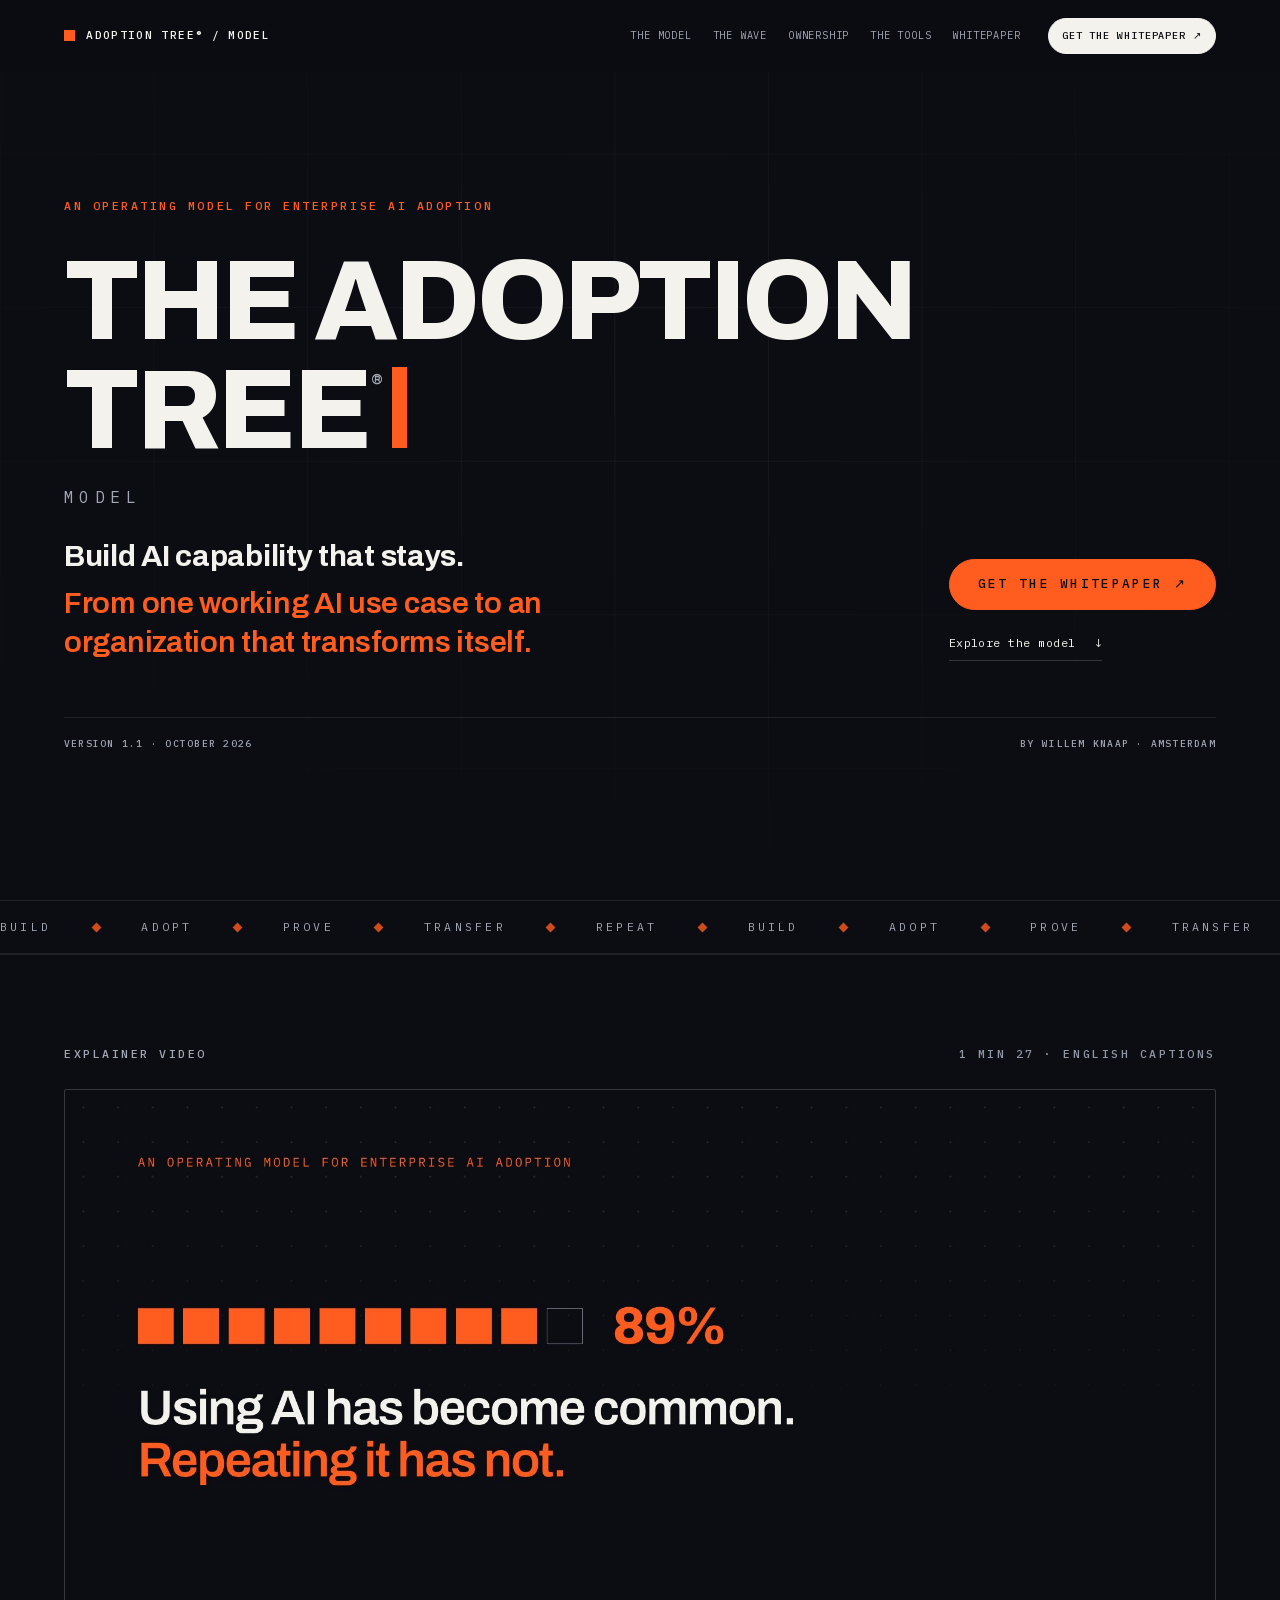
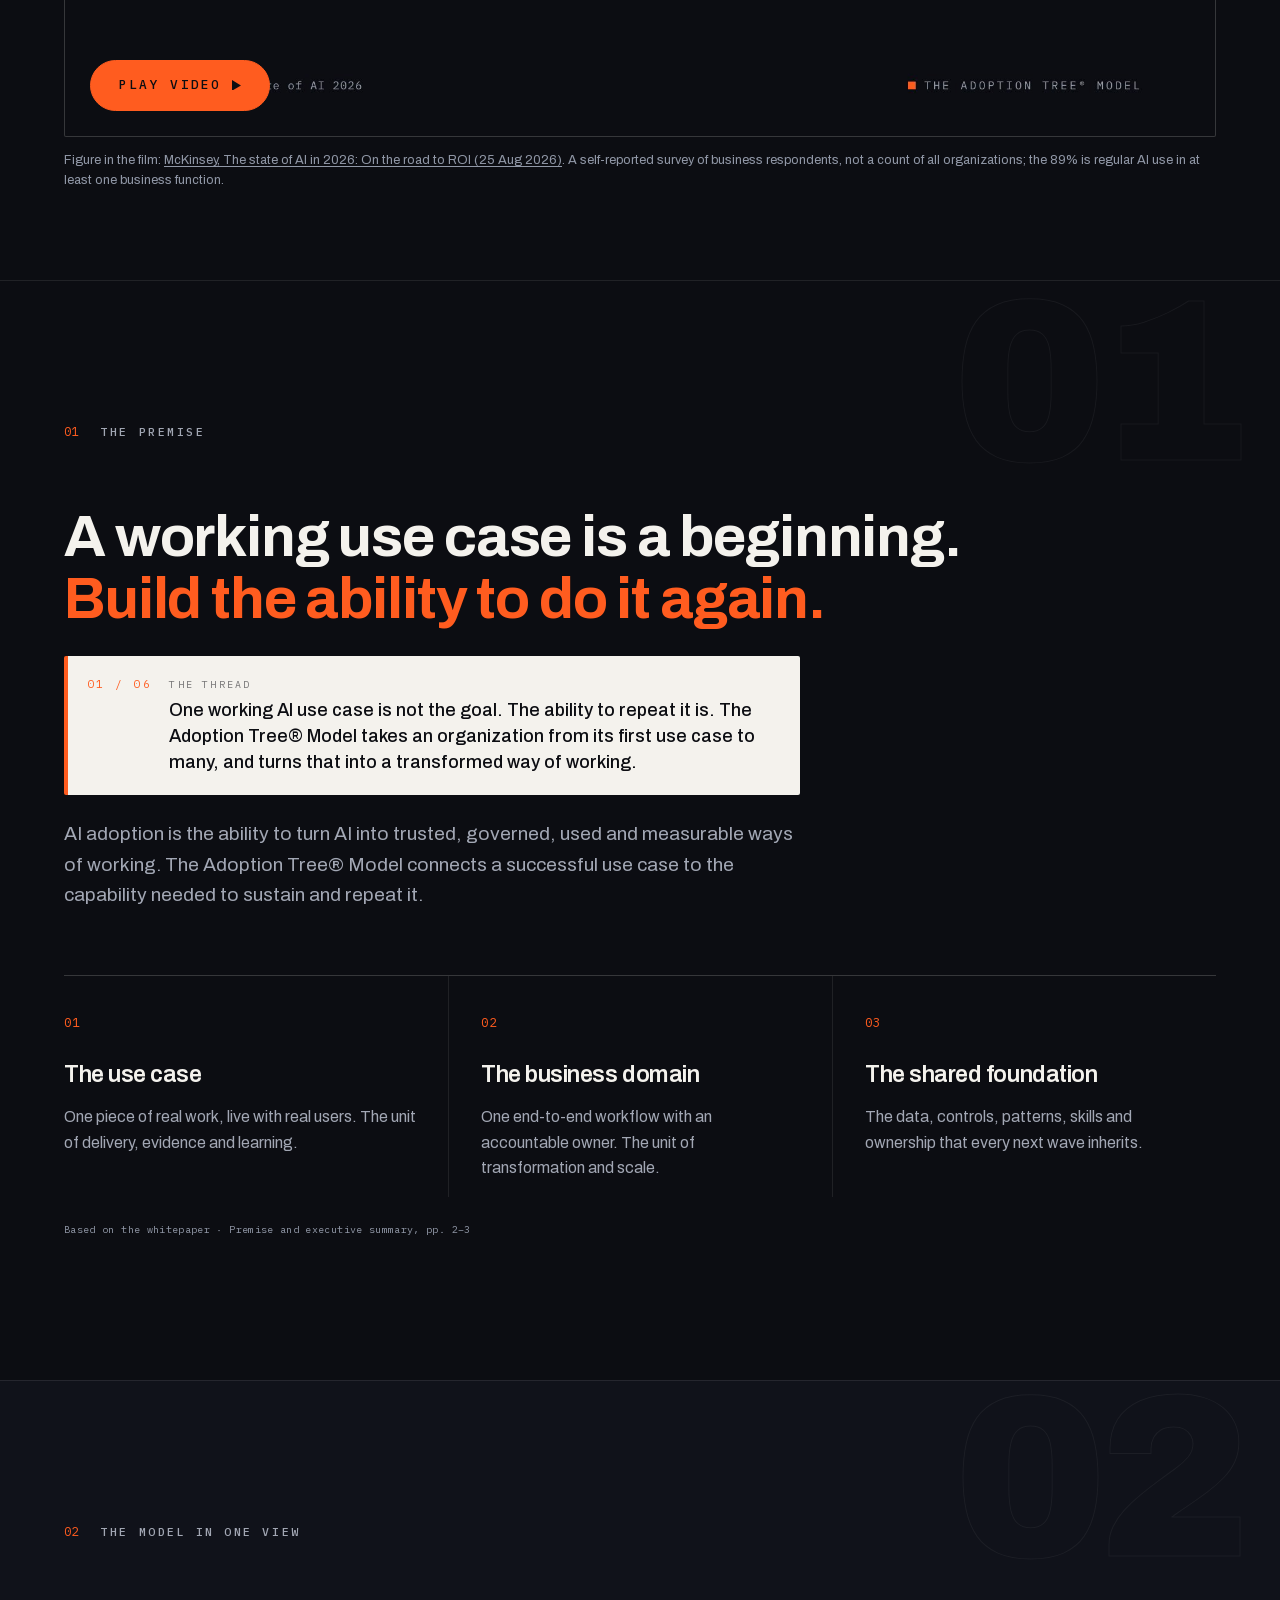
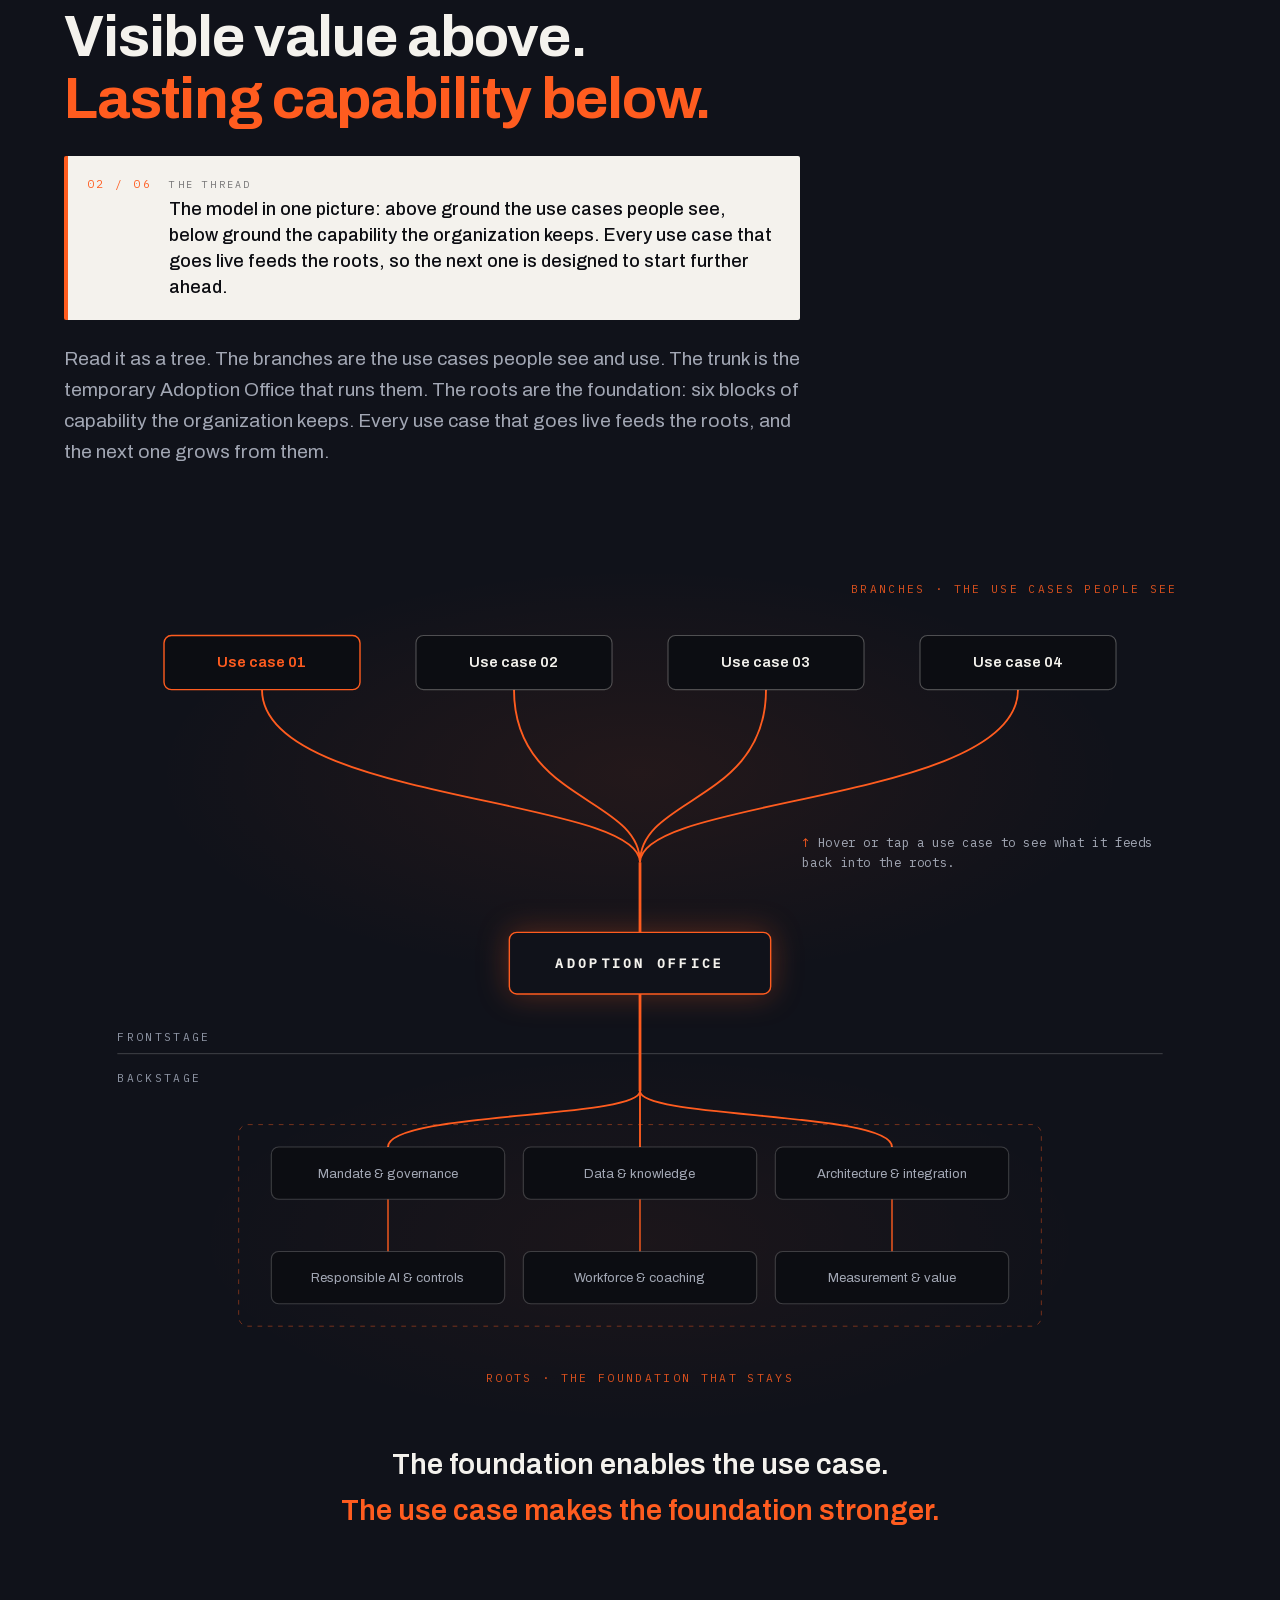
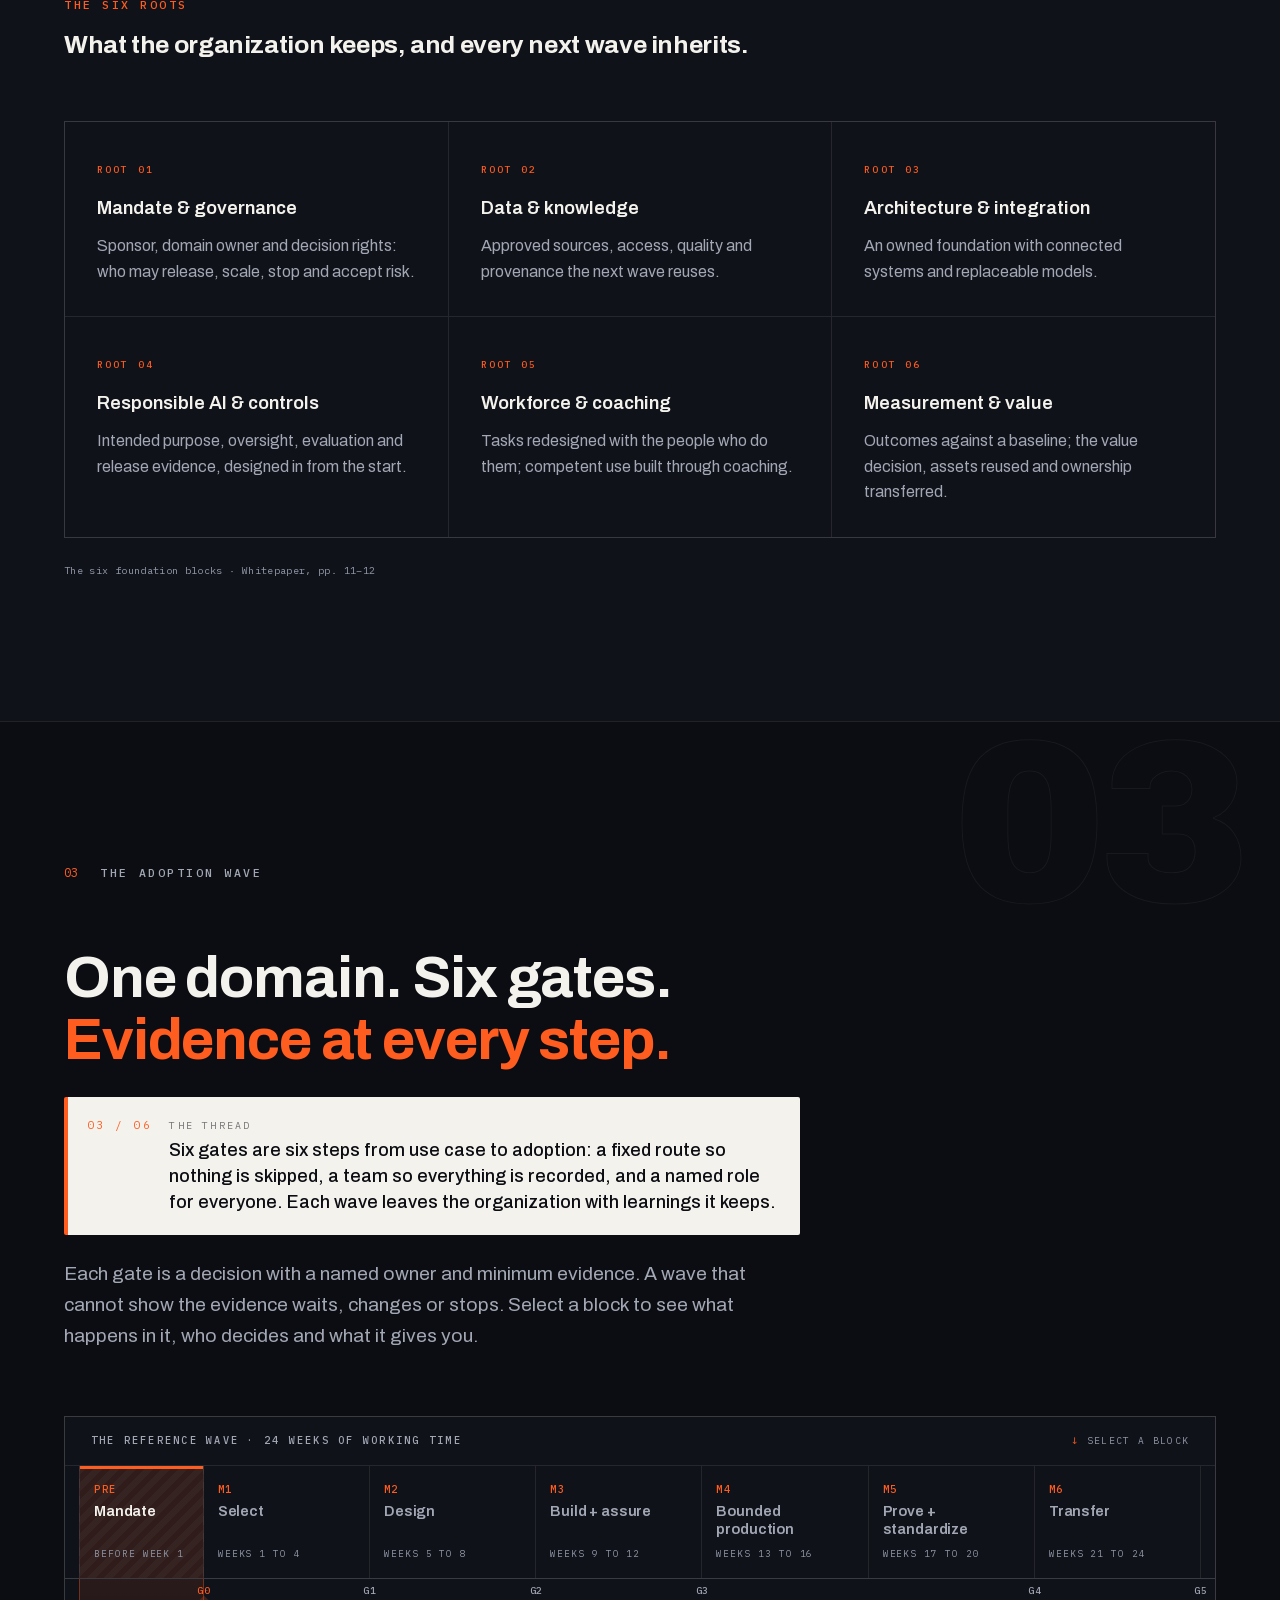
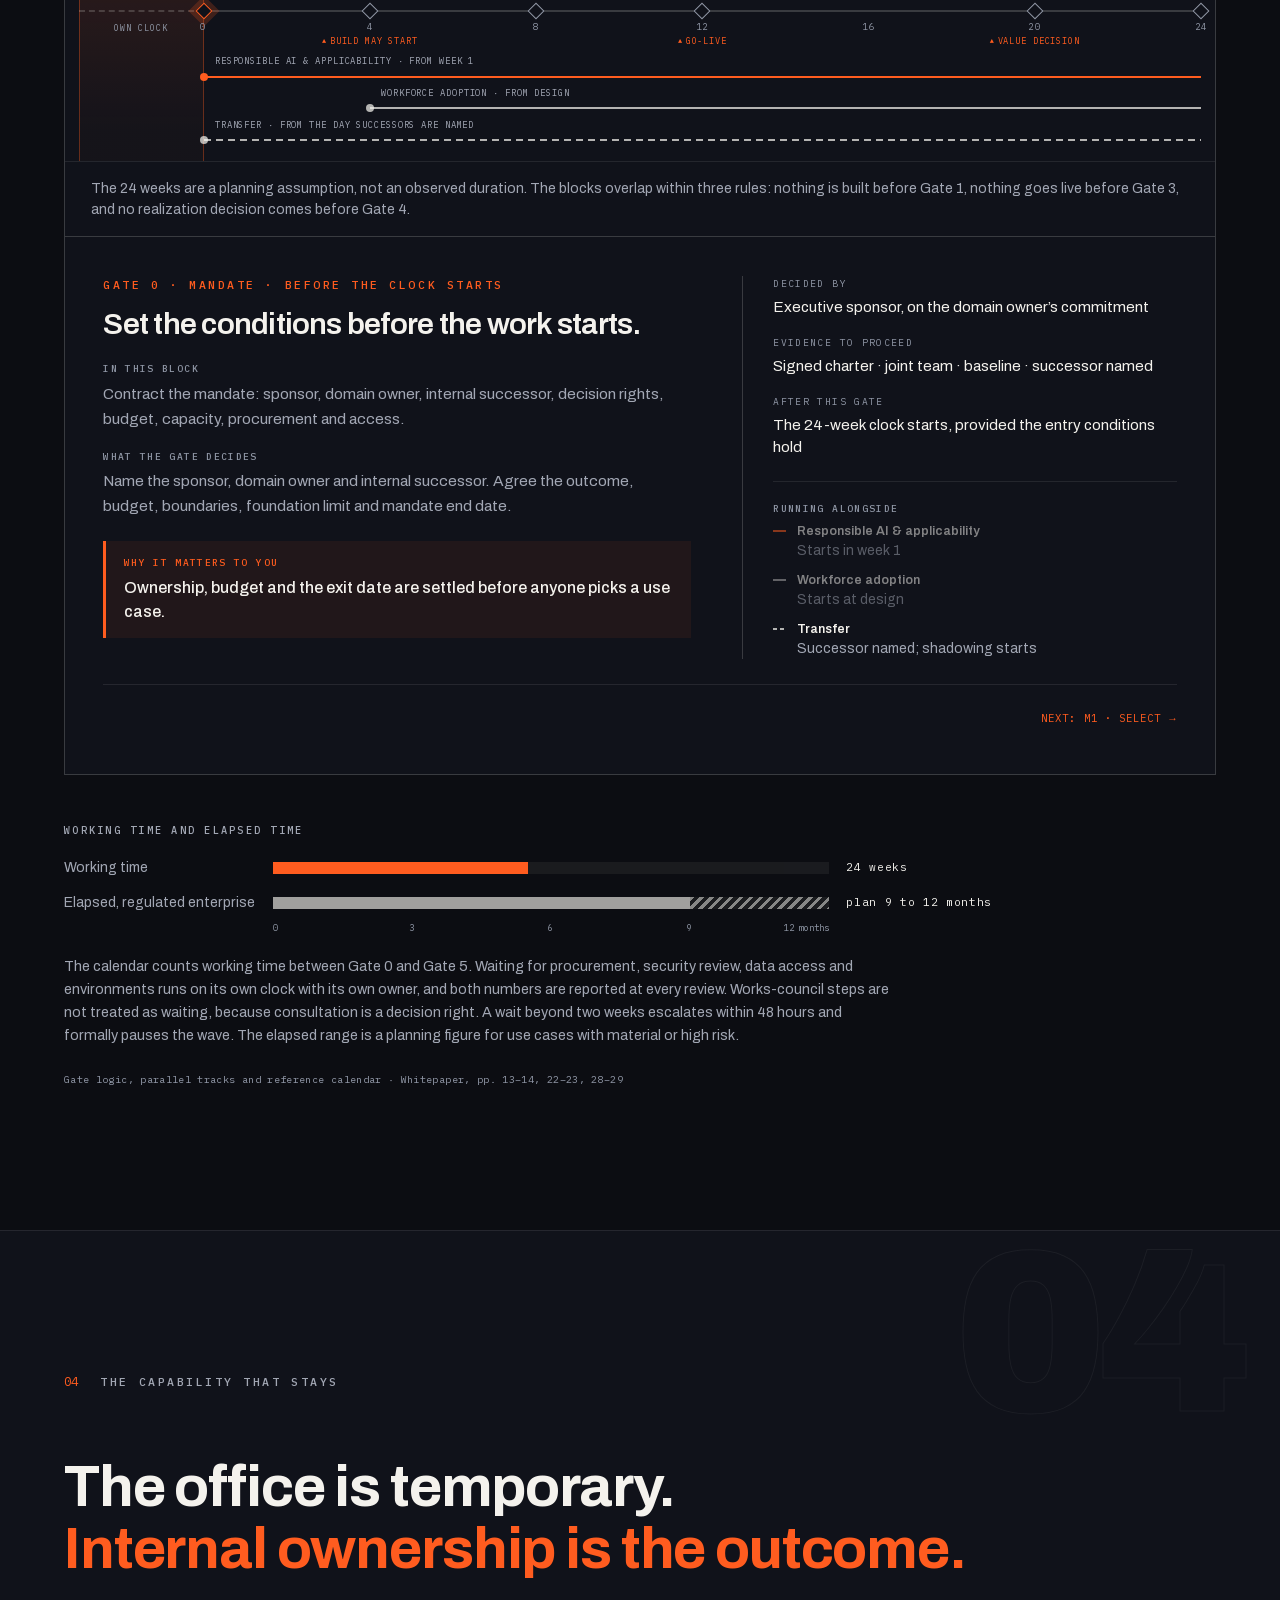
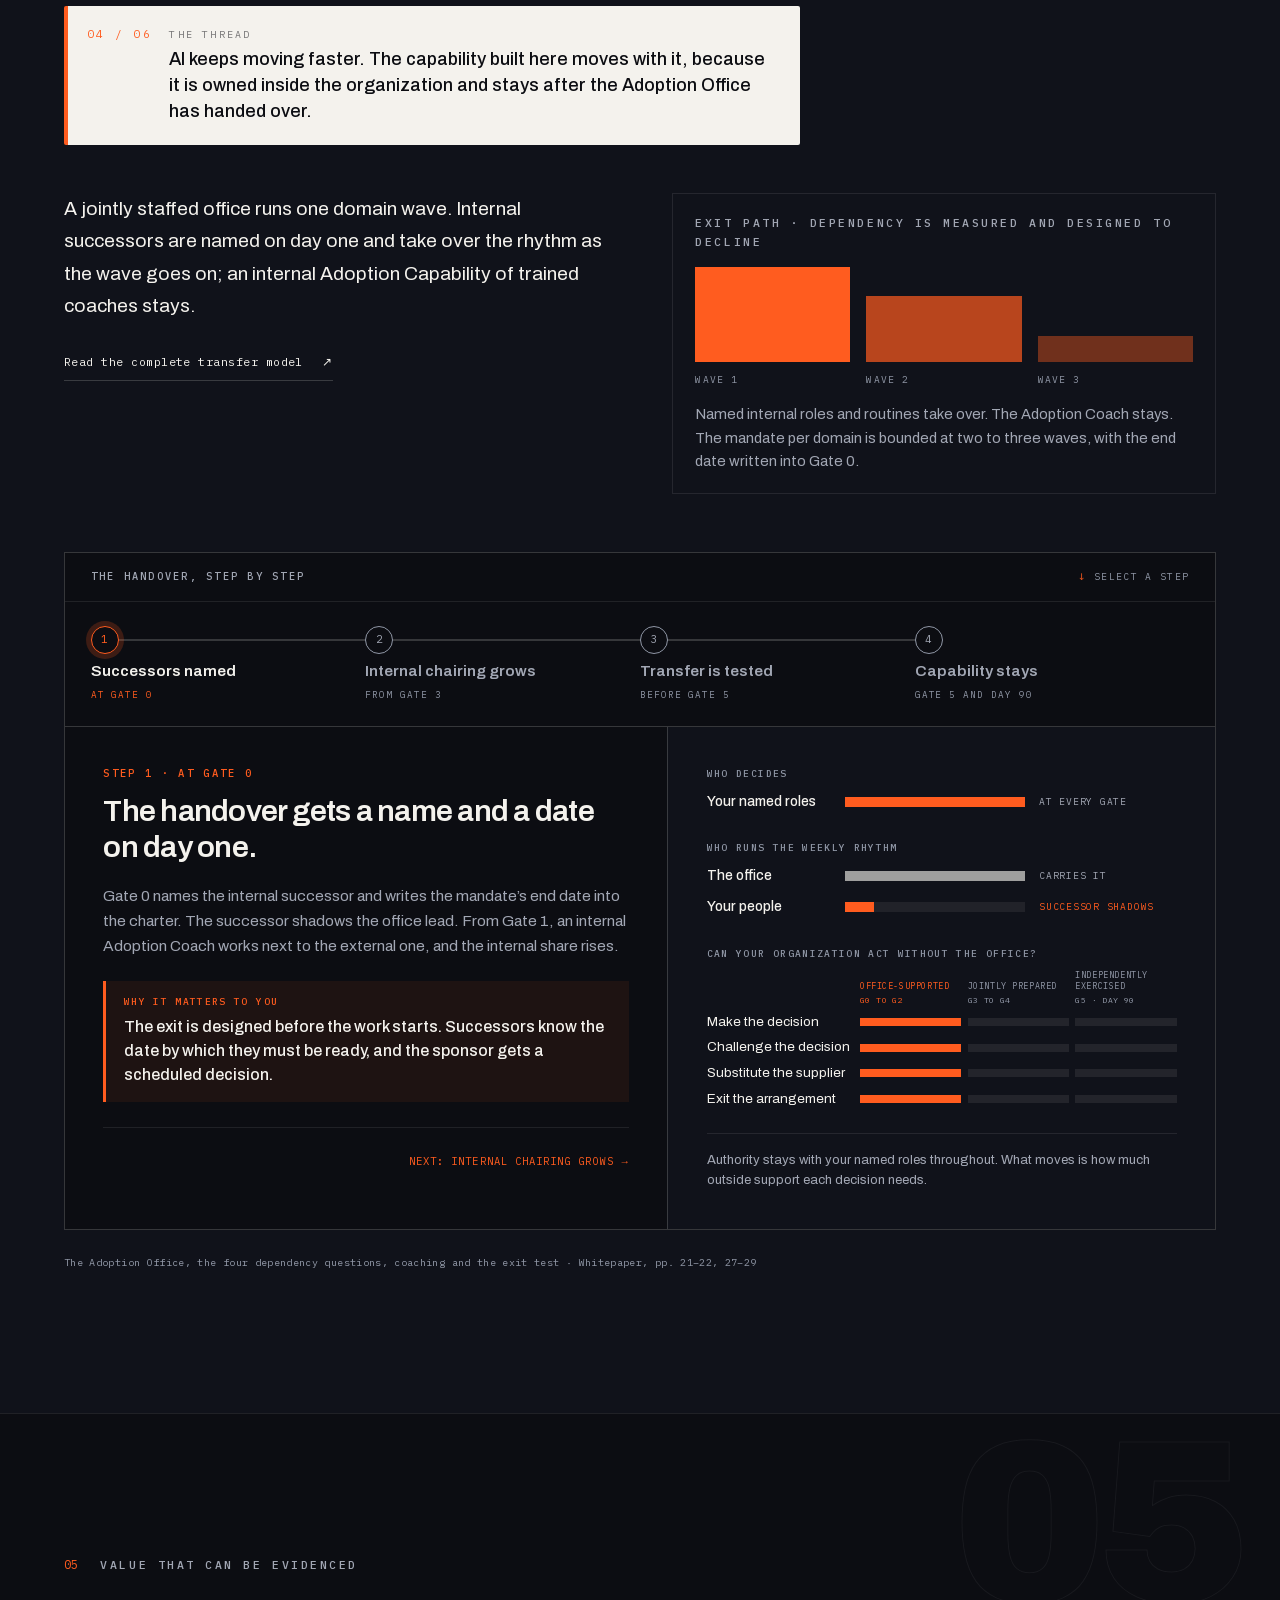
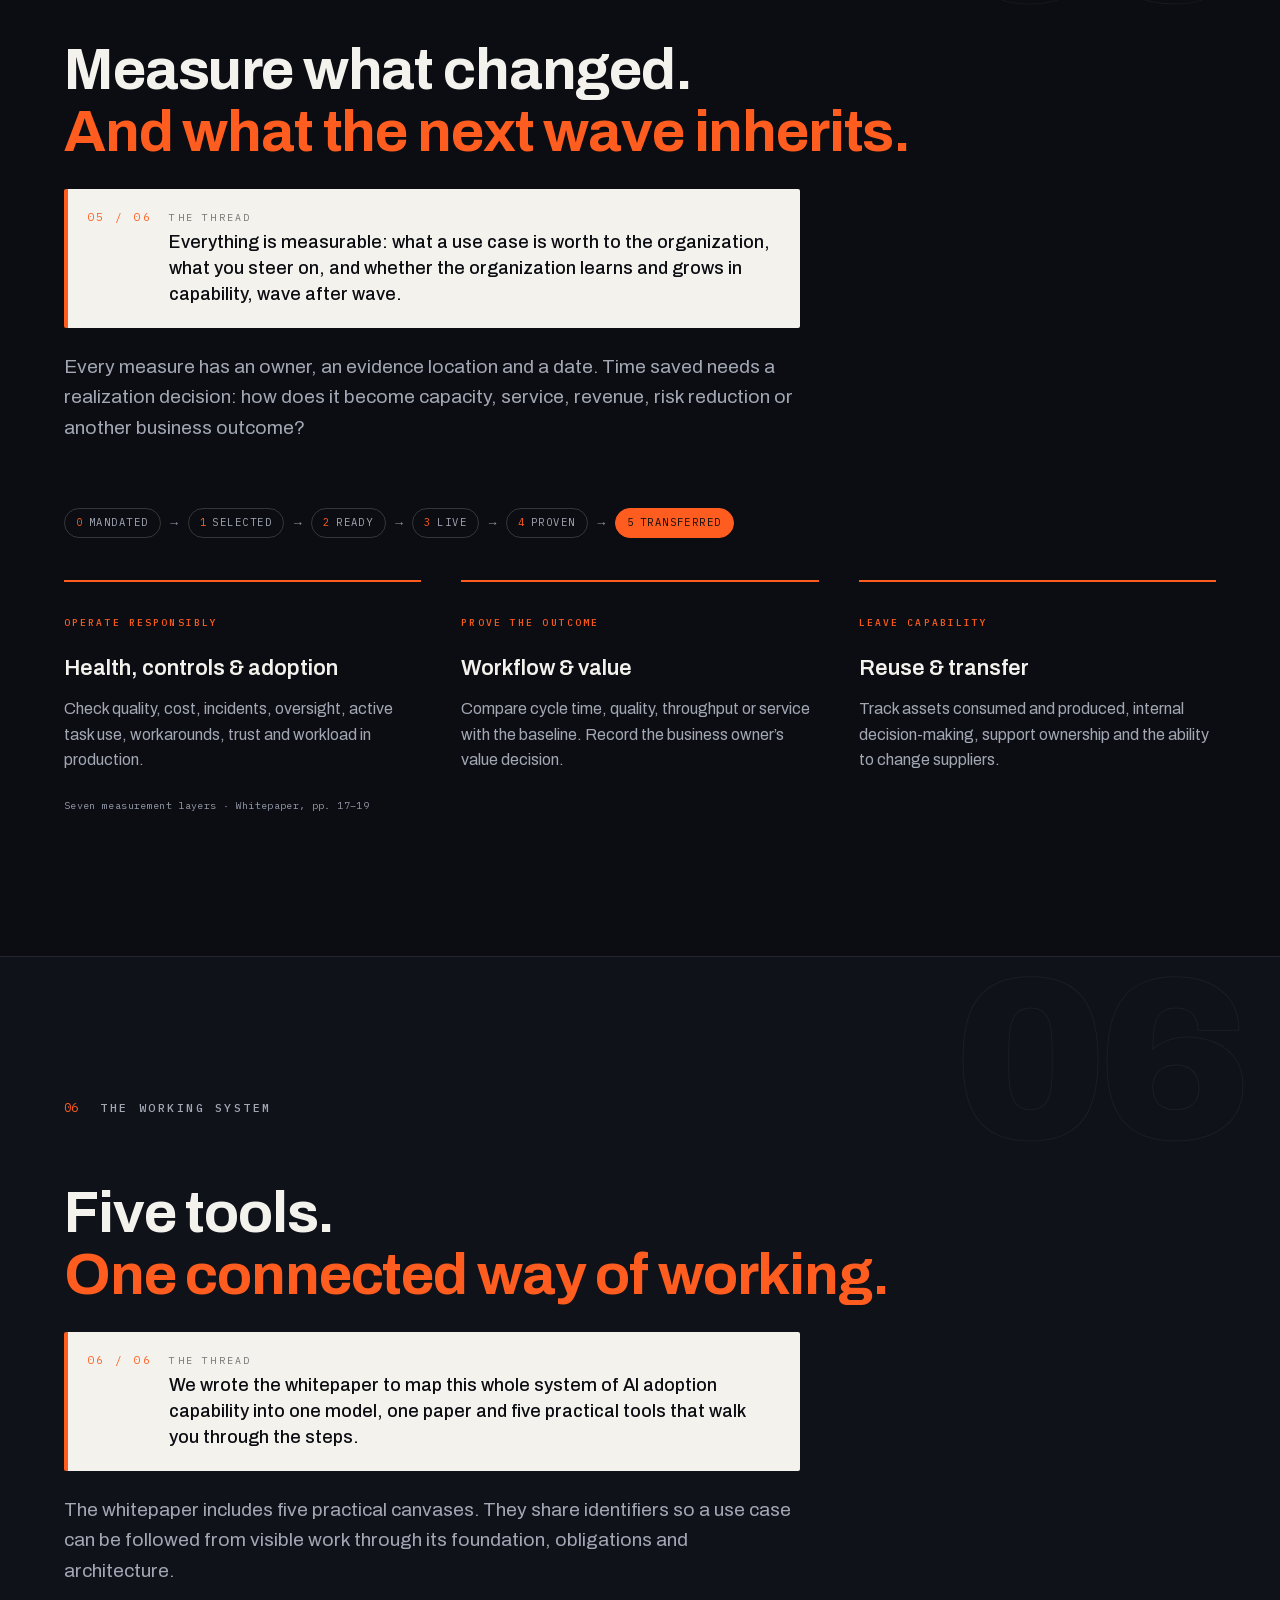
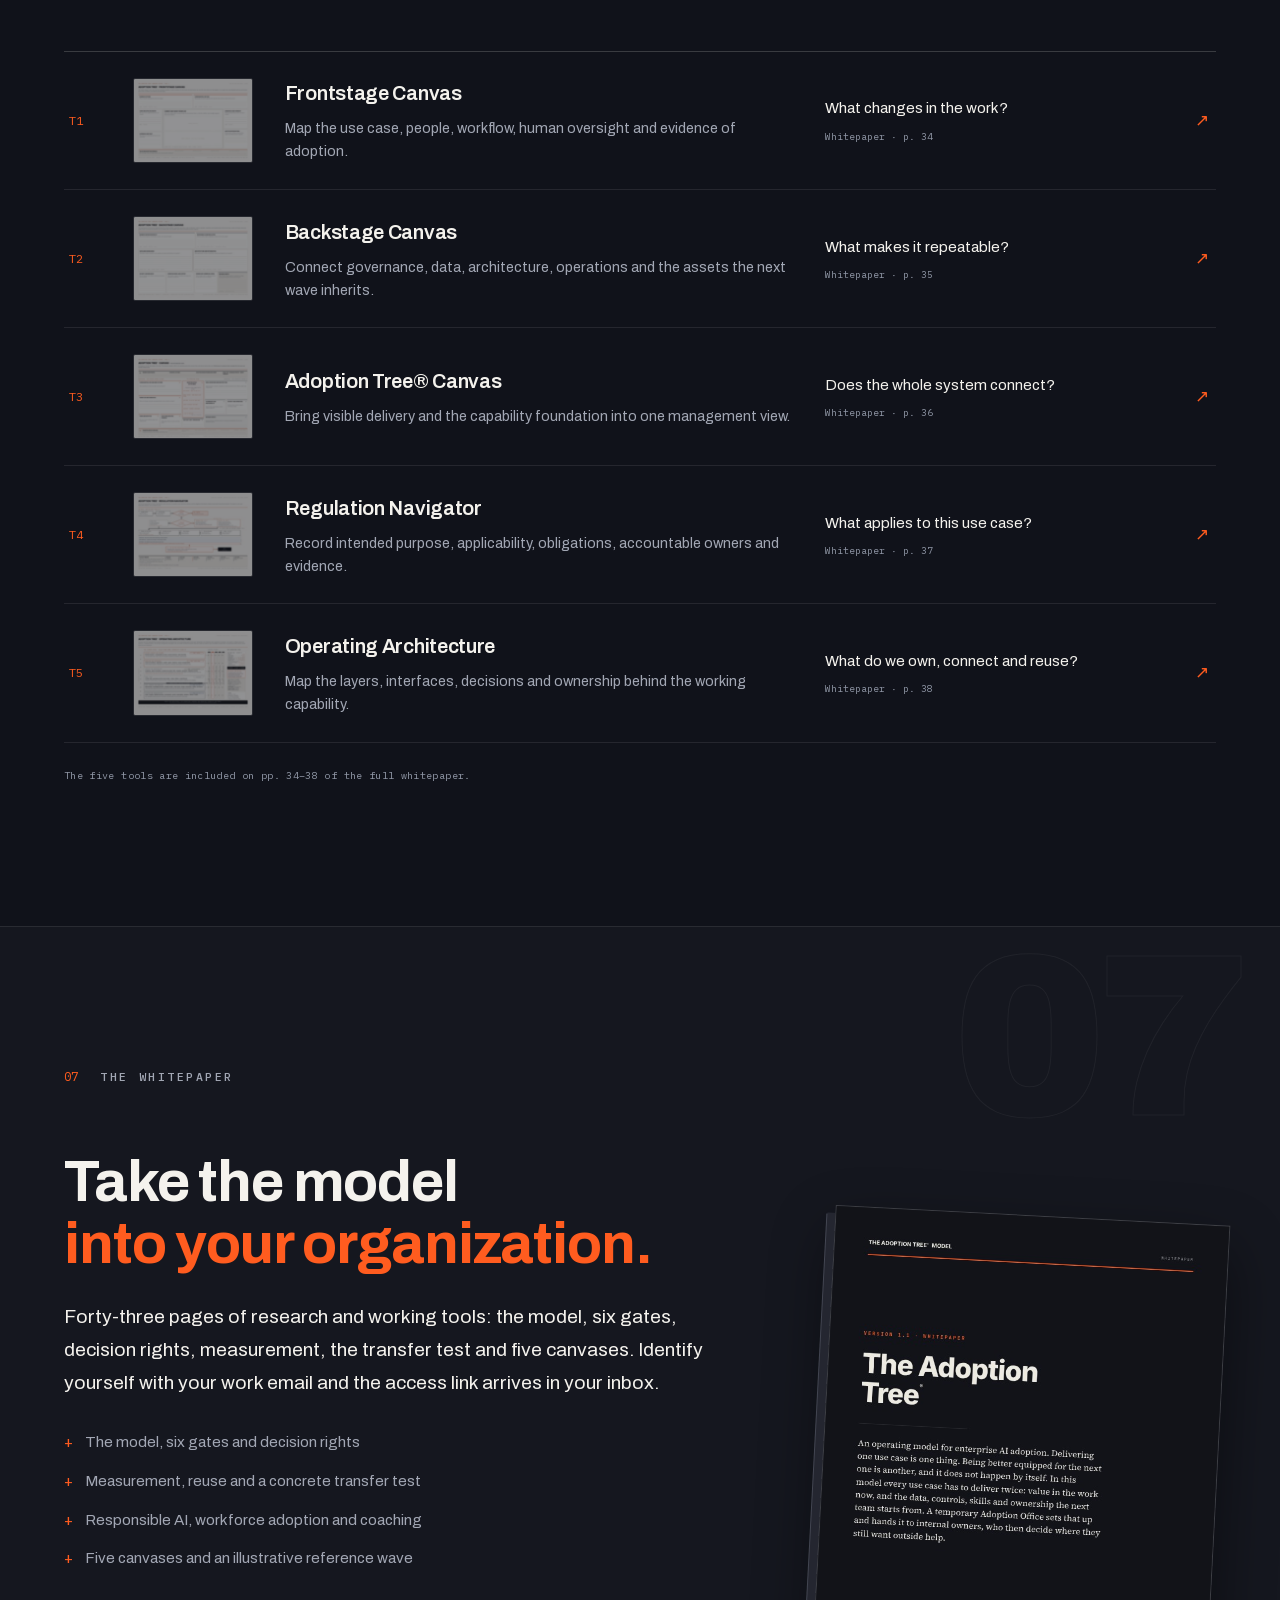
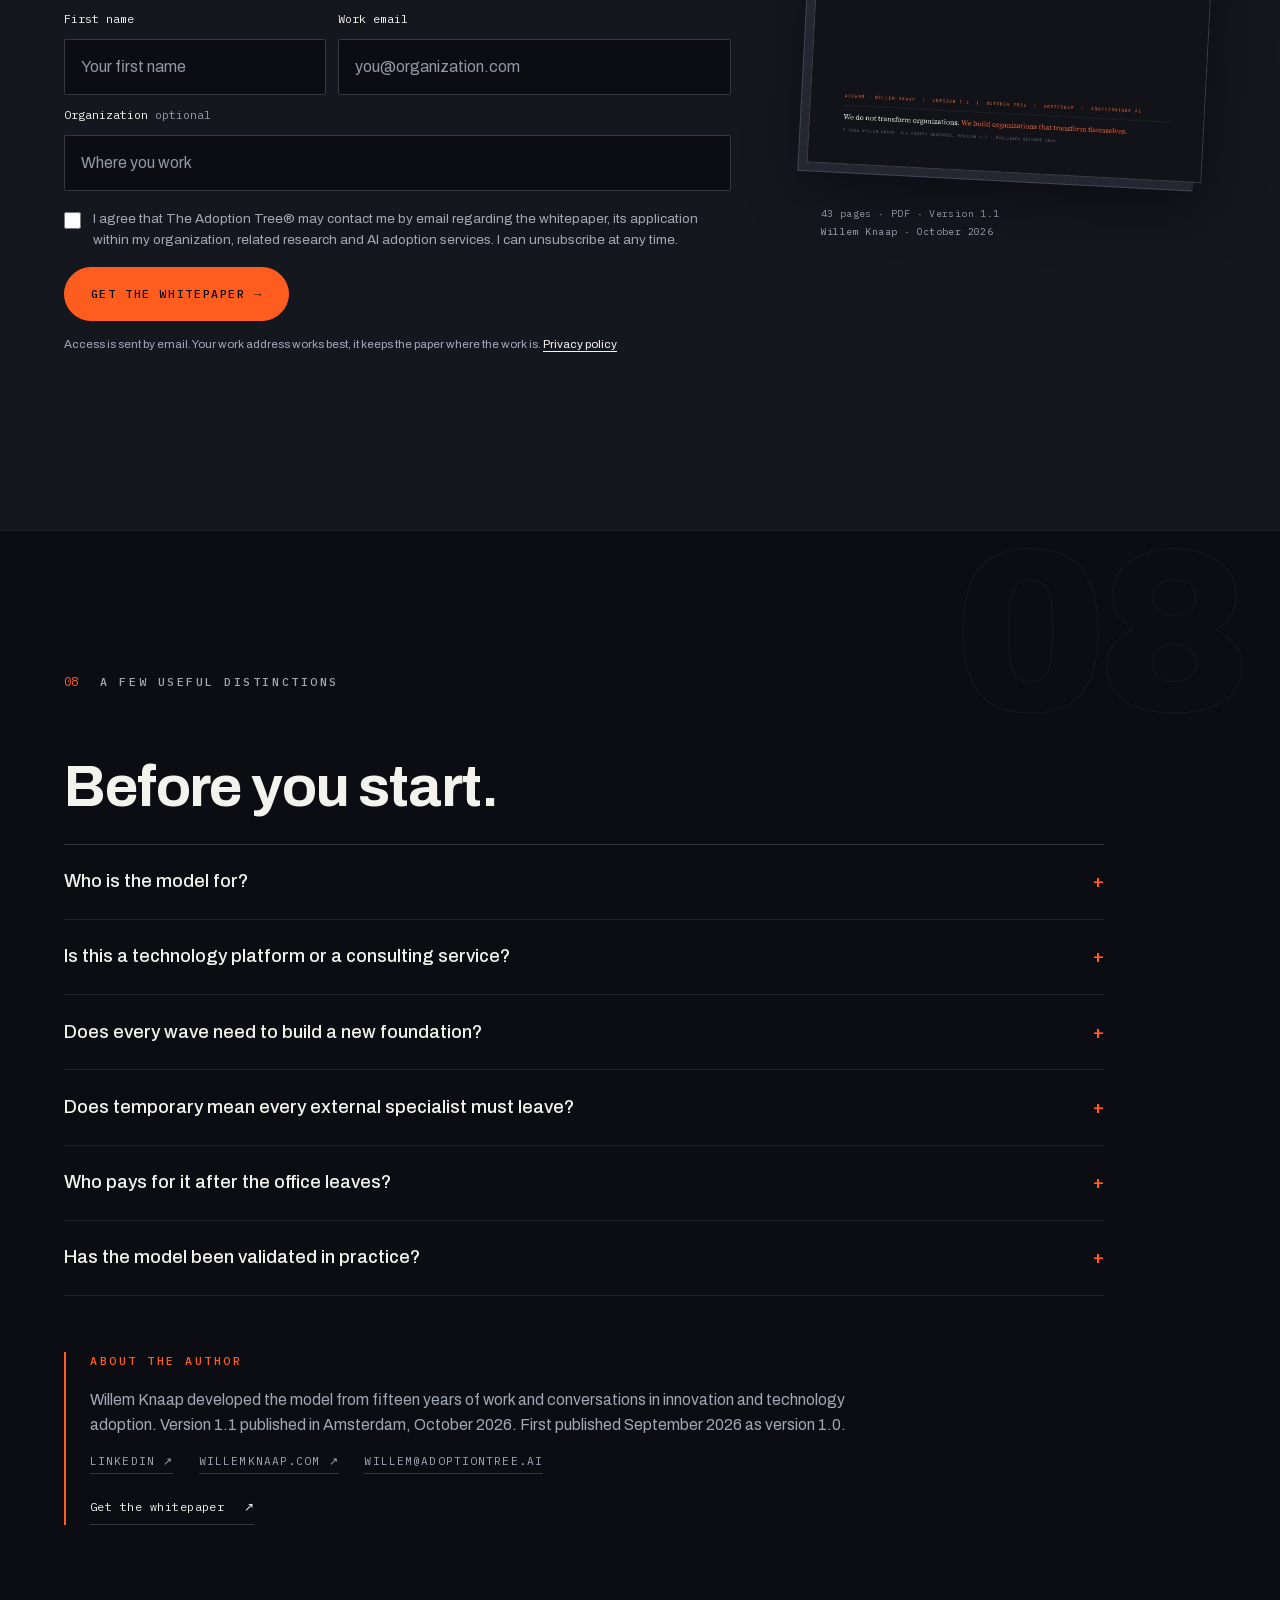
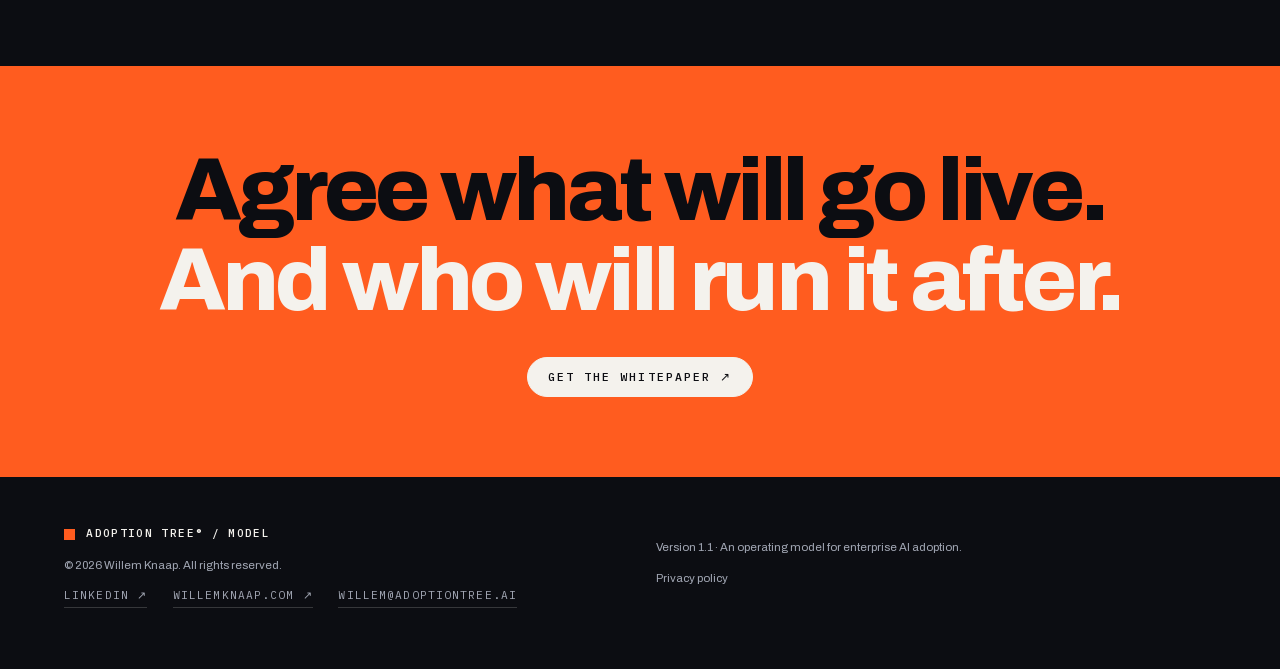
==== commit bd178570: "Explainer v2: same voice, spoken-word copy, portfolio effect in scene 05, "of organizations" restore" ====
--- a/docs/index.html
+++ b/docs/index.html
@@ -9,7 +9,7 @@
 <meta property="og:description" content="The foundation enables the use case. The use case makes the foundation stronger. Explore the model and get the whitepaper.">
 <meta property="og:type" content="website">
 <meta property="og:url" content="https://adoptiontree.ai/">
-<meta property="og:image" content="https://adoptiontree.ai/assets/video/adoption-tree-model-explainer-poster.jpg?v=20261031"><meta property="og:image:width" content="1920"><meta property="og:image:height" content="1080"><meta property="og:image:alt" content="The Adoption Tree® Model: the model, explained"><meta name="twitter:card" content="summary_large_image">
+<meta property="og:image" content="https://adoptiontree.ai/assets/video/adoption-tree-model-explainer-poster.jpg?v=20261104b"><meta property="og:image:width" content="1920"><meta property="og:image:height" content="1080"><meta property="og:image:alt" content="The Adoption Tree® Model: the model, explained"><meta name="twitter:card" content="summary_large_image">
 <link rel="canonical" href="https://adoptiontree.ai/">
 <link rel="stylesheet" href="css/fonts.css">
 <link rel="stylesheet" href="css/style.css?v=wave1"><link rel="icon" href="favicon.svg" type="image/svg+xml">
@@ -40,16 +40,16 @@
 <div class="ticker" aria-hidden="true"><div class="ticker__track"><span>Build</span><i></i><span>Adopt</span><i></i><span>Prove</span><i></i><span>Transfer</span><i></i><span>Repeat</span><i></i><span>Build</span><i></i><span>Adopt</span><i></i><span>Prove</span><i></i><span>Transfer</span><i></i><span>Repeat</span><i></i><span>Build</span><i></i><span>Adopt</span><i></i><span>Prove</span><i></i><span>Transfer</span><i></i><span>Repeat</span><i></i><span>Build</span><i></i><span>Adopt</span><i></i><span>Prove</span><i></i><span>Transfer</span><i></i><span>Repeat</span><i></i><span>Build</span><i></i><span>Adopt</span><i></i><span>Prove</span><i></i><span>Transfer</span><i></i><span>Repeat</span><i></i><span>Build</span><i></i><span>Adopt</span><i></i><span>Prove</span><i></i><span>Transfer</span><i></i><span>Repeat</span><i></i></div></div>
 
 <section class="section section--video" id="explainer" aria-labelledby="explainer-label">
-<div class="section__head reveal"><h2 class="label" id="explainer-label">Explainer video</h2><span class="label label--dim video__meta">1 min 42 · English captions</span></div>
+<div class="section__head reveal"><h2 class="label" id="explainer-label">Explainer video</h2><span class="label label--dim video__meta">1 min 27 · English captions</span></div>
 <div class="video reveal">
-<video id="explainerVideo" controls playsinline preload="none" width="1920" height="1080" poster="assets/video/adoption-tree-model-explainer-poster.jpg?v=20261031" aria-labelledby="explainer-label">
-<source src="assets/video/adoption-tree-model-explainer.mp4?v=20261031" type="video/mp4">
-<track kind="captions" src="assets/video/adoption-tree-model-explainer-captions.vtt?v=3" srclang="en" label="English" default>
-<p>Your browser cannot play this video. <a href="assets/video/adoption-tree-model-explainer.mp4?v=20261031">Download the explainer video</a>.</p>
+<video id="explainerVideo" controls playsinline preload="none" width="1920" height="1080" poster="assets/video/adoption-tree-model-explainer-poster.jpg?v=20261104b" aria-labelledby="explainer-label">
+<source src="assets/video/adoption-tree-model-explainer.mp4?v=20261104c" type="video/mp4">
+<track kind="captions" src="assets/video/adoption-tree-model-explainer-captions.vtt?v=6" srclang="en" label="English" default>
+<p>Your browser cannot play this video. <a href="assets/video/adoption-tree-model-explainer.mp4?v=20261104c">Download the explainer video</a>.</p>
 </video>
 <button class="video__play" id="explainerPlay" type="button" hidden><span class="btn btn--orange"><span class="video__play-text">Play video</span> <svg class="video__play-icon" aria-hidden="true" focusable="false" viewBox="0 0 10 12" width="10" height="12"><path d="M0 0l10 6-10 6z" fill="currentColor"/></svg></span></button>
 </div>
-<p class="video__sources reveal">Figures in the film: <a href="https://www.mckinsey.com/~/media/mckinsey/business%20functions/quantumblack/our%20insights/the%20state%20of%20ai/the-state-of-ai-in-2026-on-the-road-to-roi-aug-2026.pdf" target="_blank" rel="noopener">McKinsey, The state of AI in 2026: On the road to ROI (25 Aug 2026)</a> · <a href="https://www.bcg.com/publications/2026/the-formula-for-agentic-ai-value" target="_blank" rel="noopener">BCG, The Formula for Agentic AI Value: The Applied AI Index 2026 (30 Sep 2026)</a>. Both are self-reported surveys of business respondents, not counts of all organizations. McKinsey&rsquo;s 89% is regular AI use in at least one business function.</p>
+<p class="video__sources reveal">Figure in the film: <a href="https://www.mckinsey.com/~/media/mckinsey/business%20functions/quantumblack/our%20insights/the%20state%20of%20ai/the-state-of-ai-in-2026-on-the-road-to-roi-aug-2026.pdf" target="_blank" rel="noopener">McKinsey, The state of AI in 2026: On the road to ROI (25 Aug 2026)</a>. A self-reported survey of business respondents, not a count of all organizations; the 89% is regular AI use in at least one business function.</p>
 </section>
 
 <section class="section" id="premise" data-num="01">
